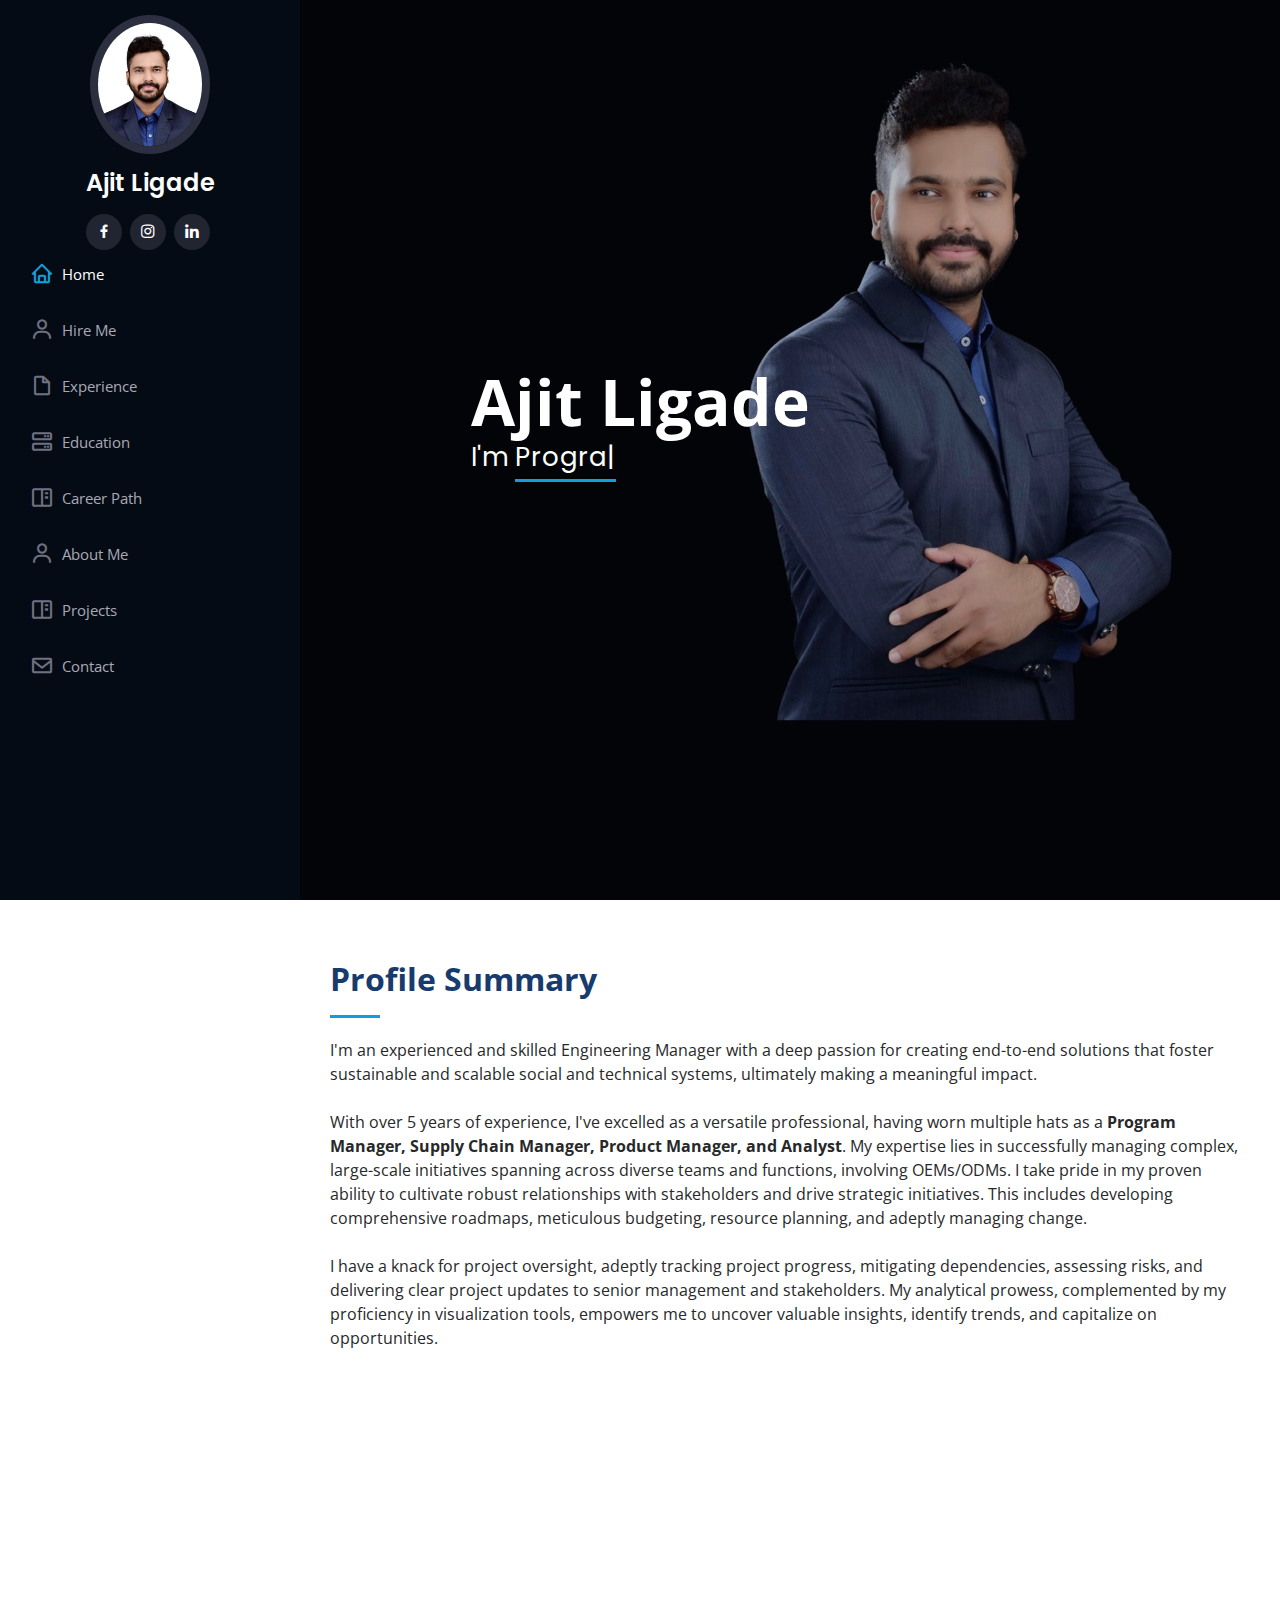
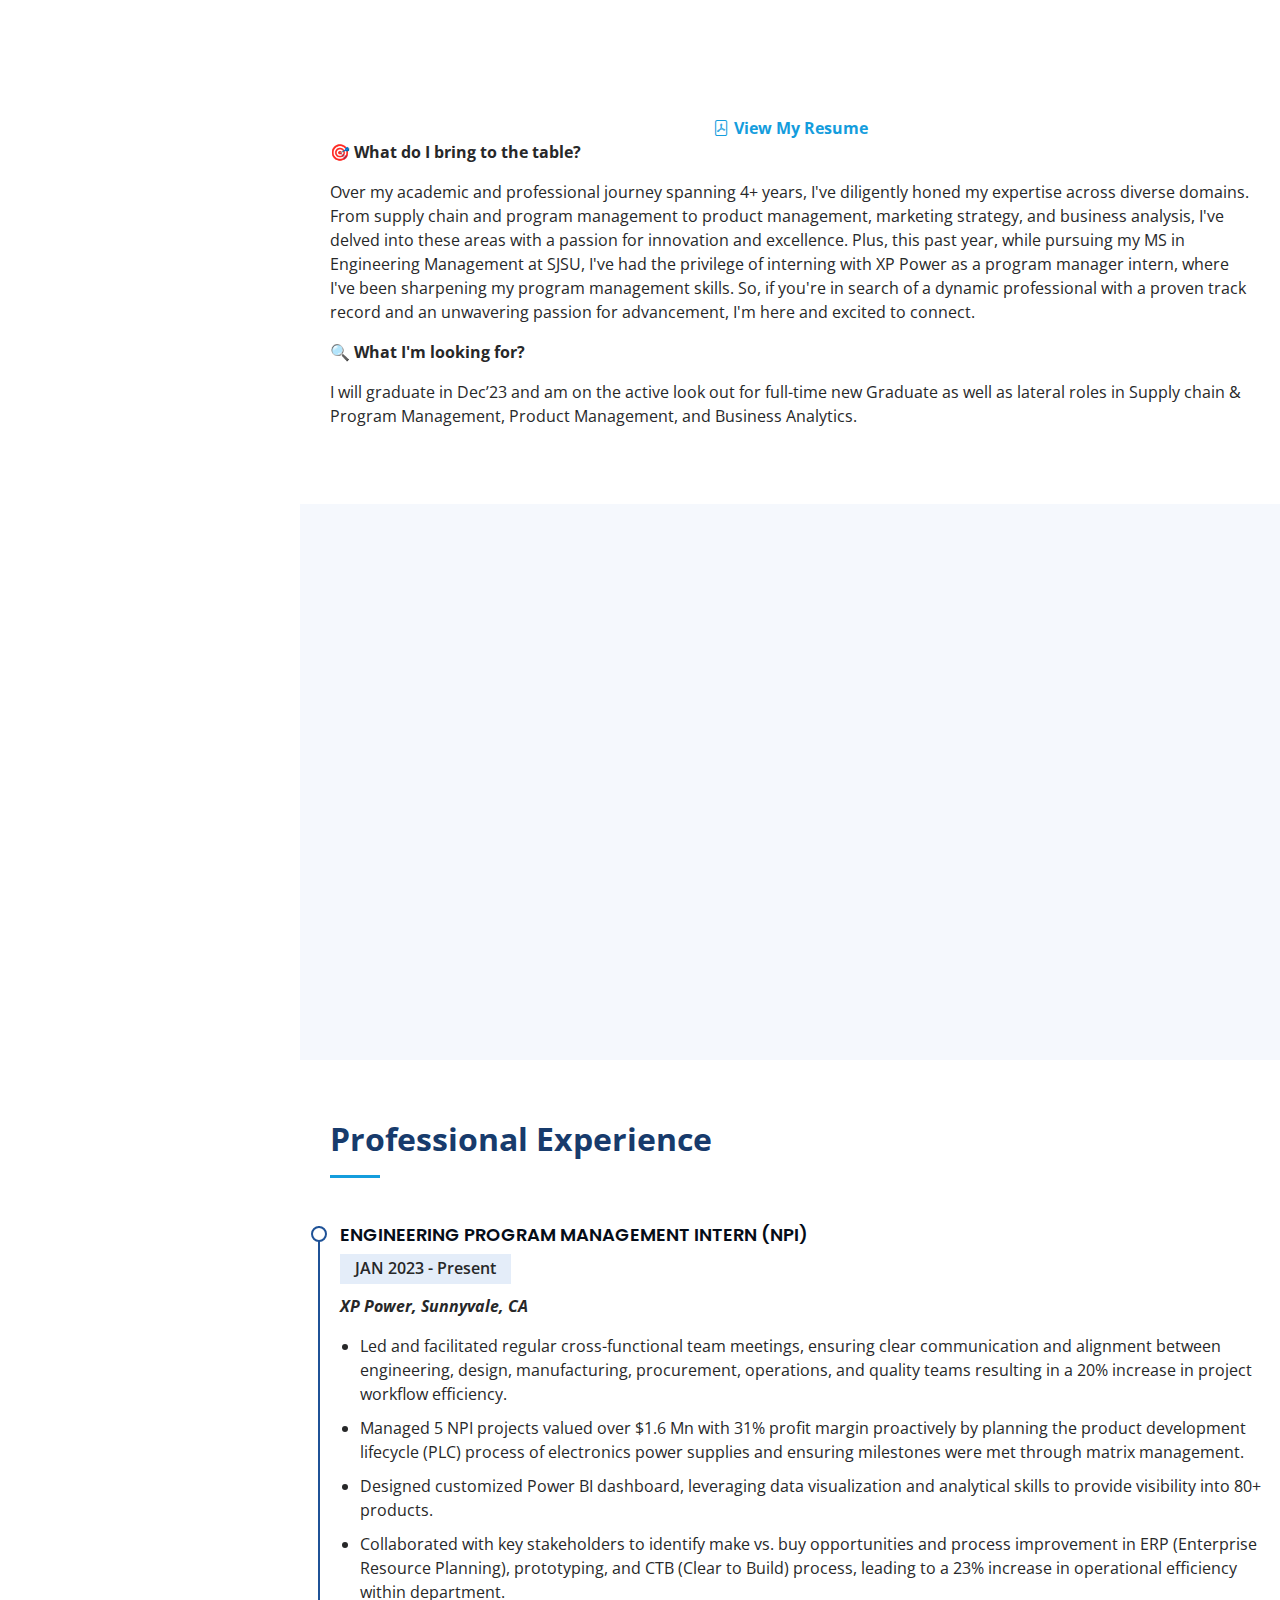
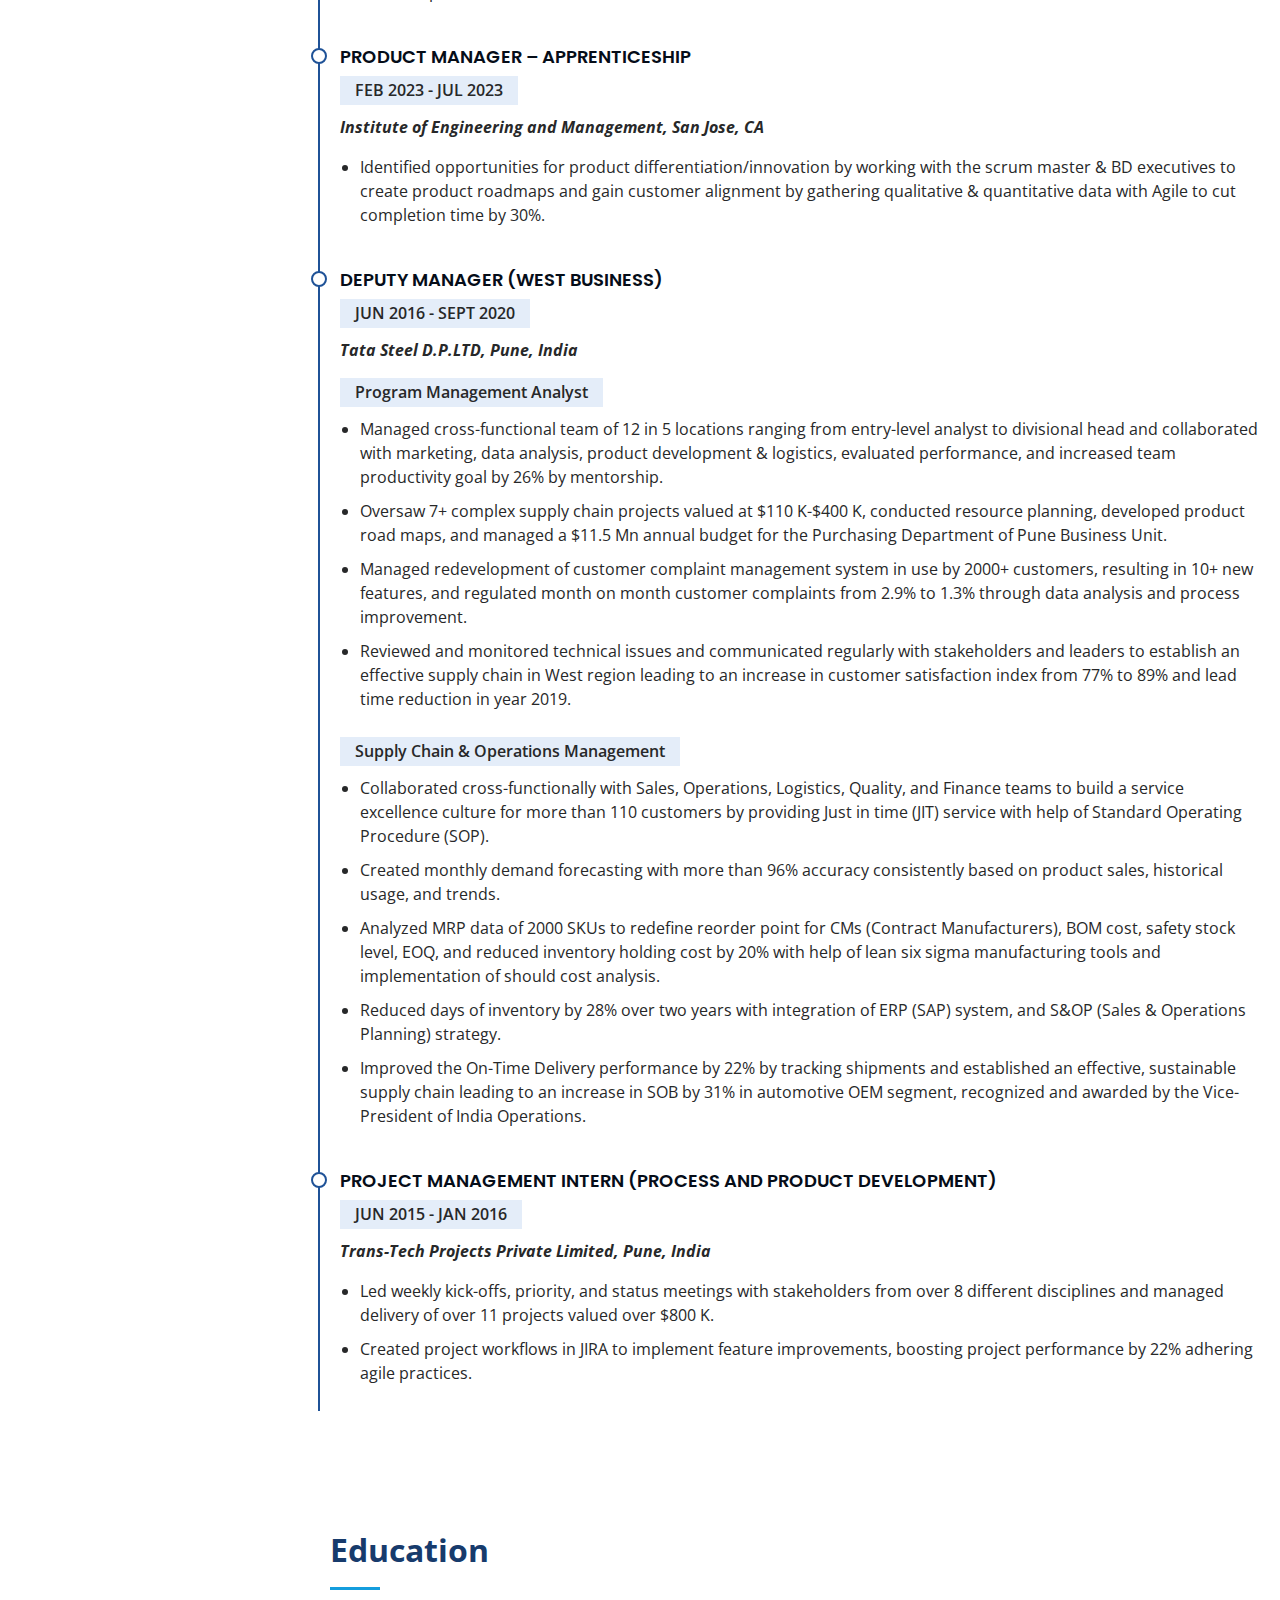
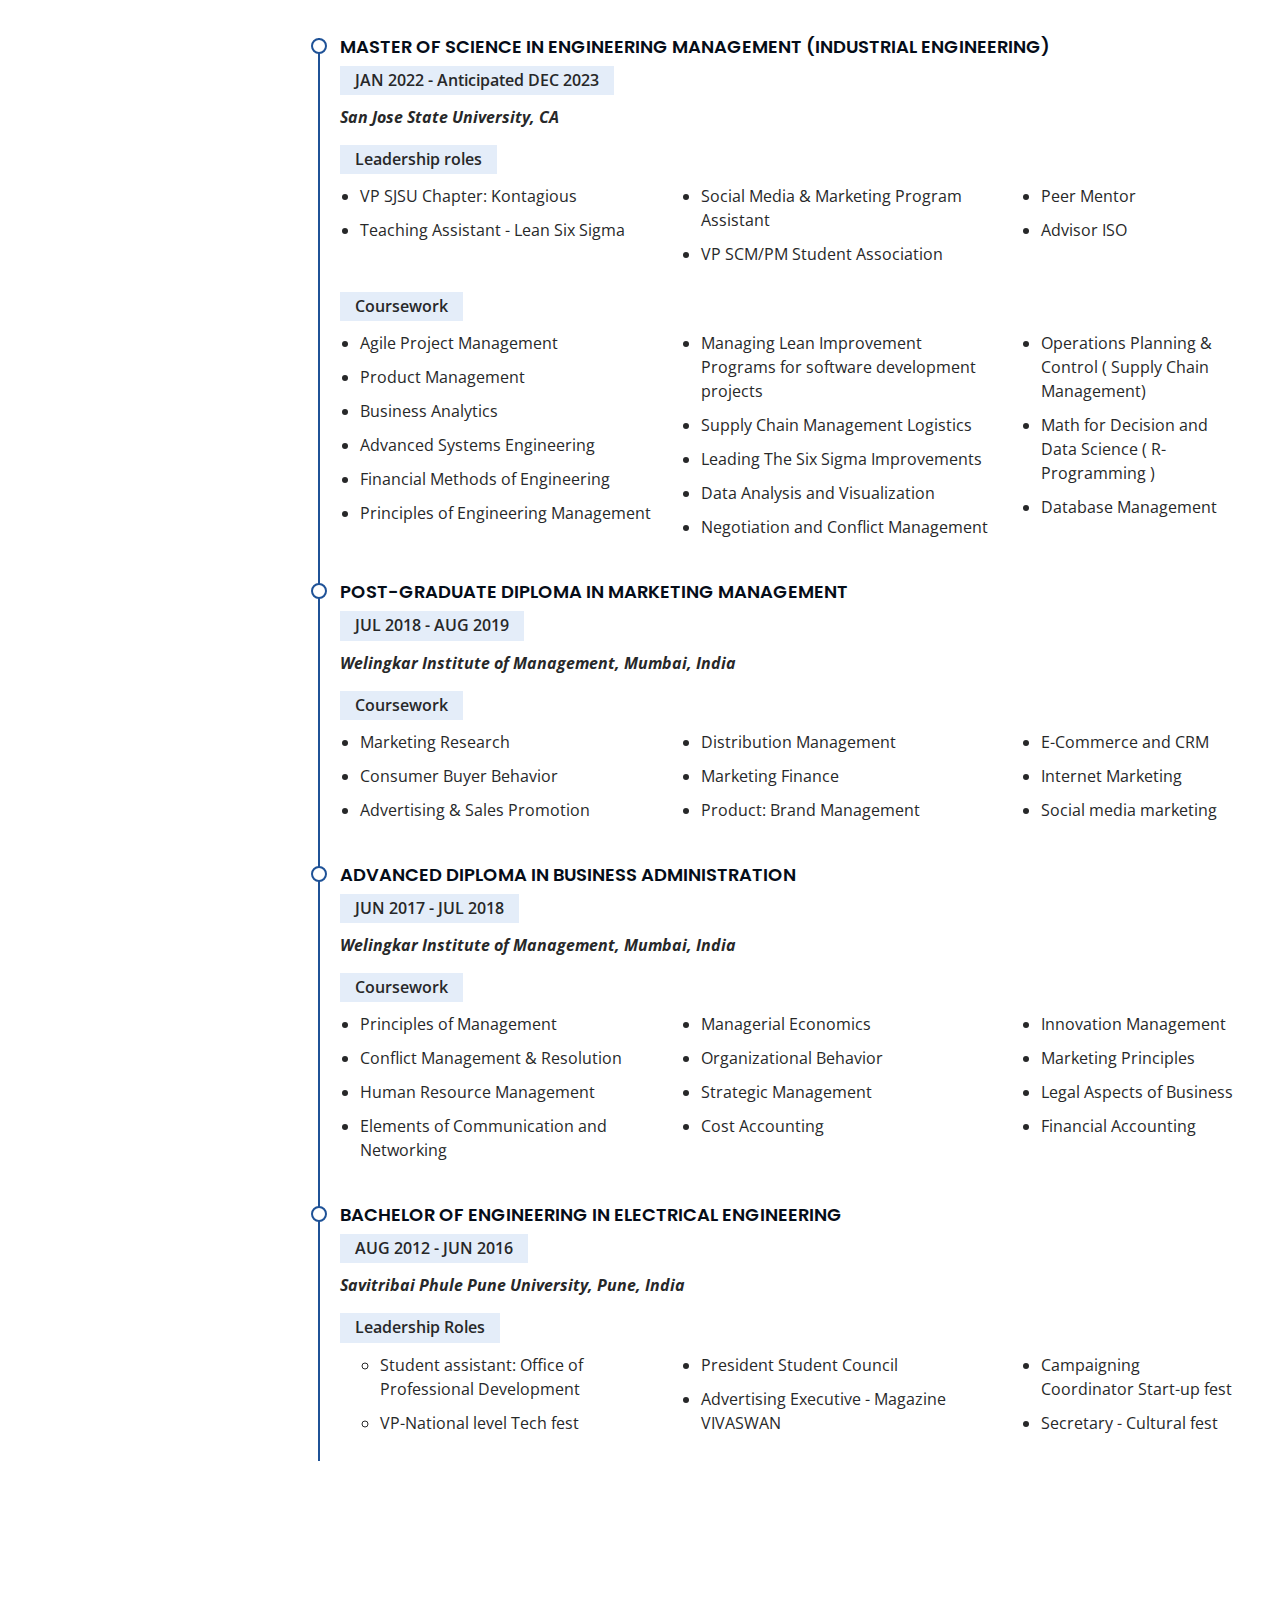
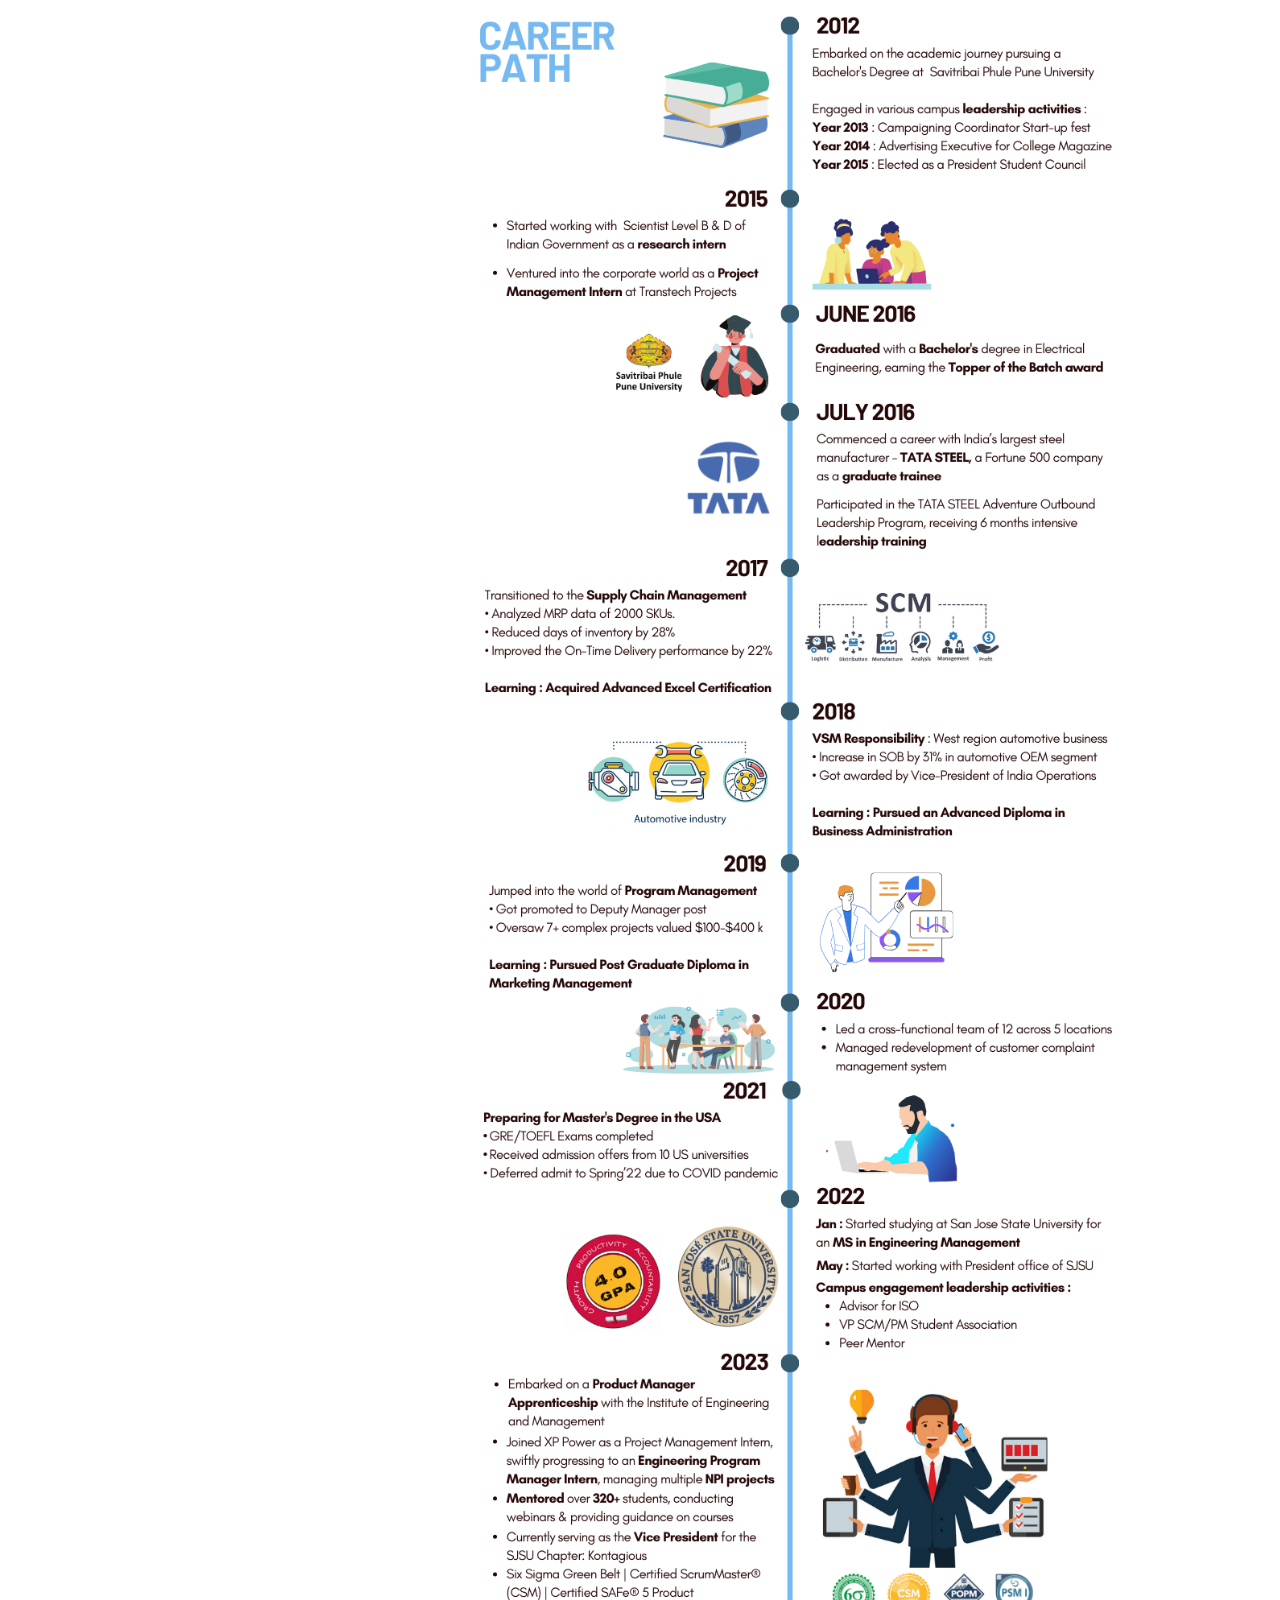
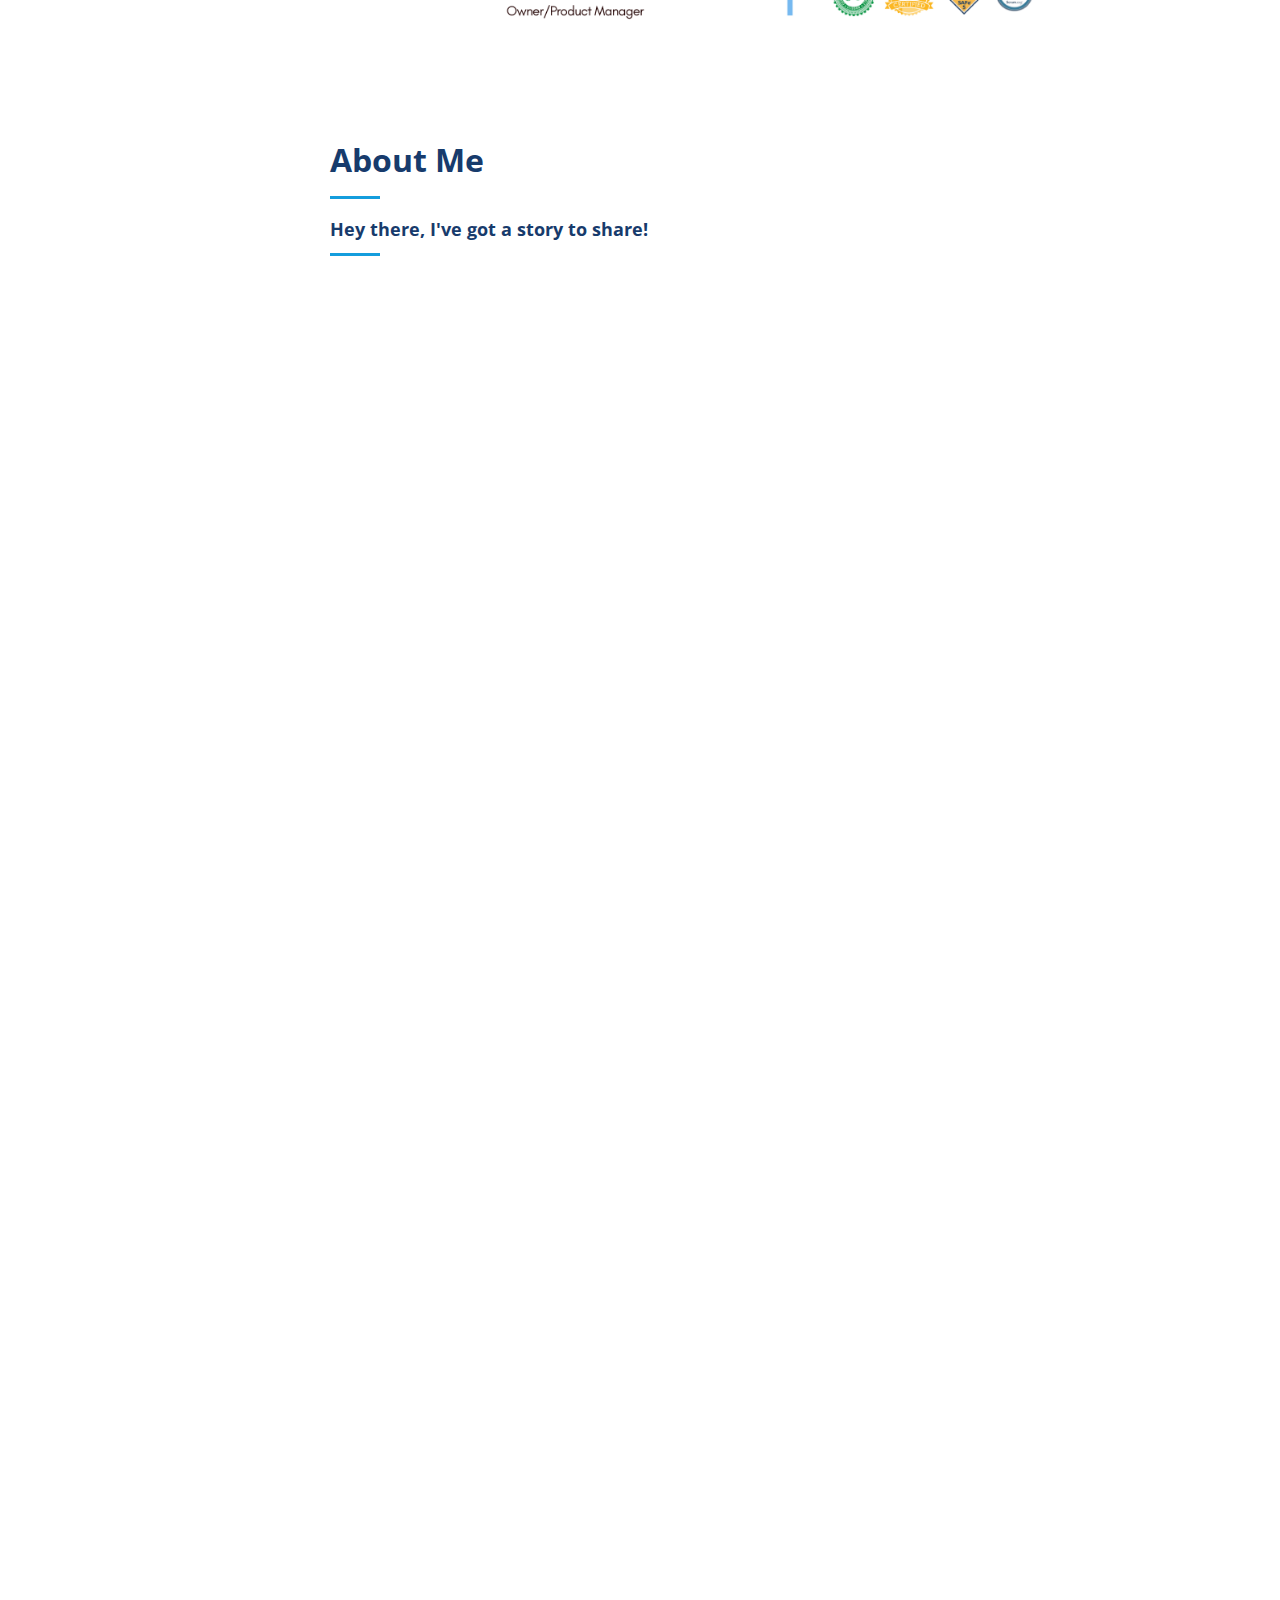
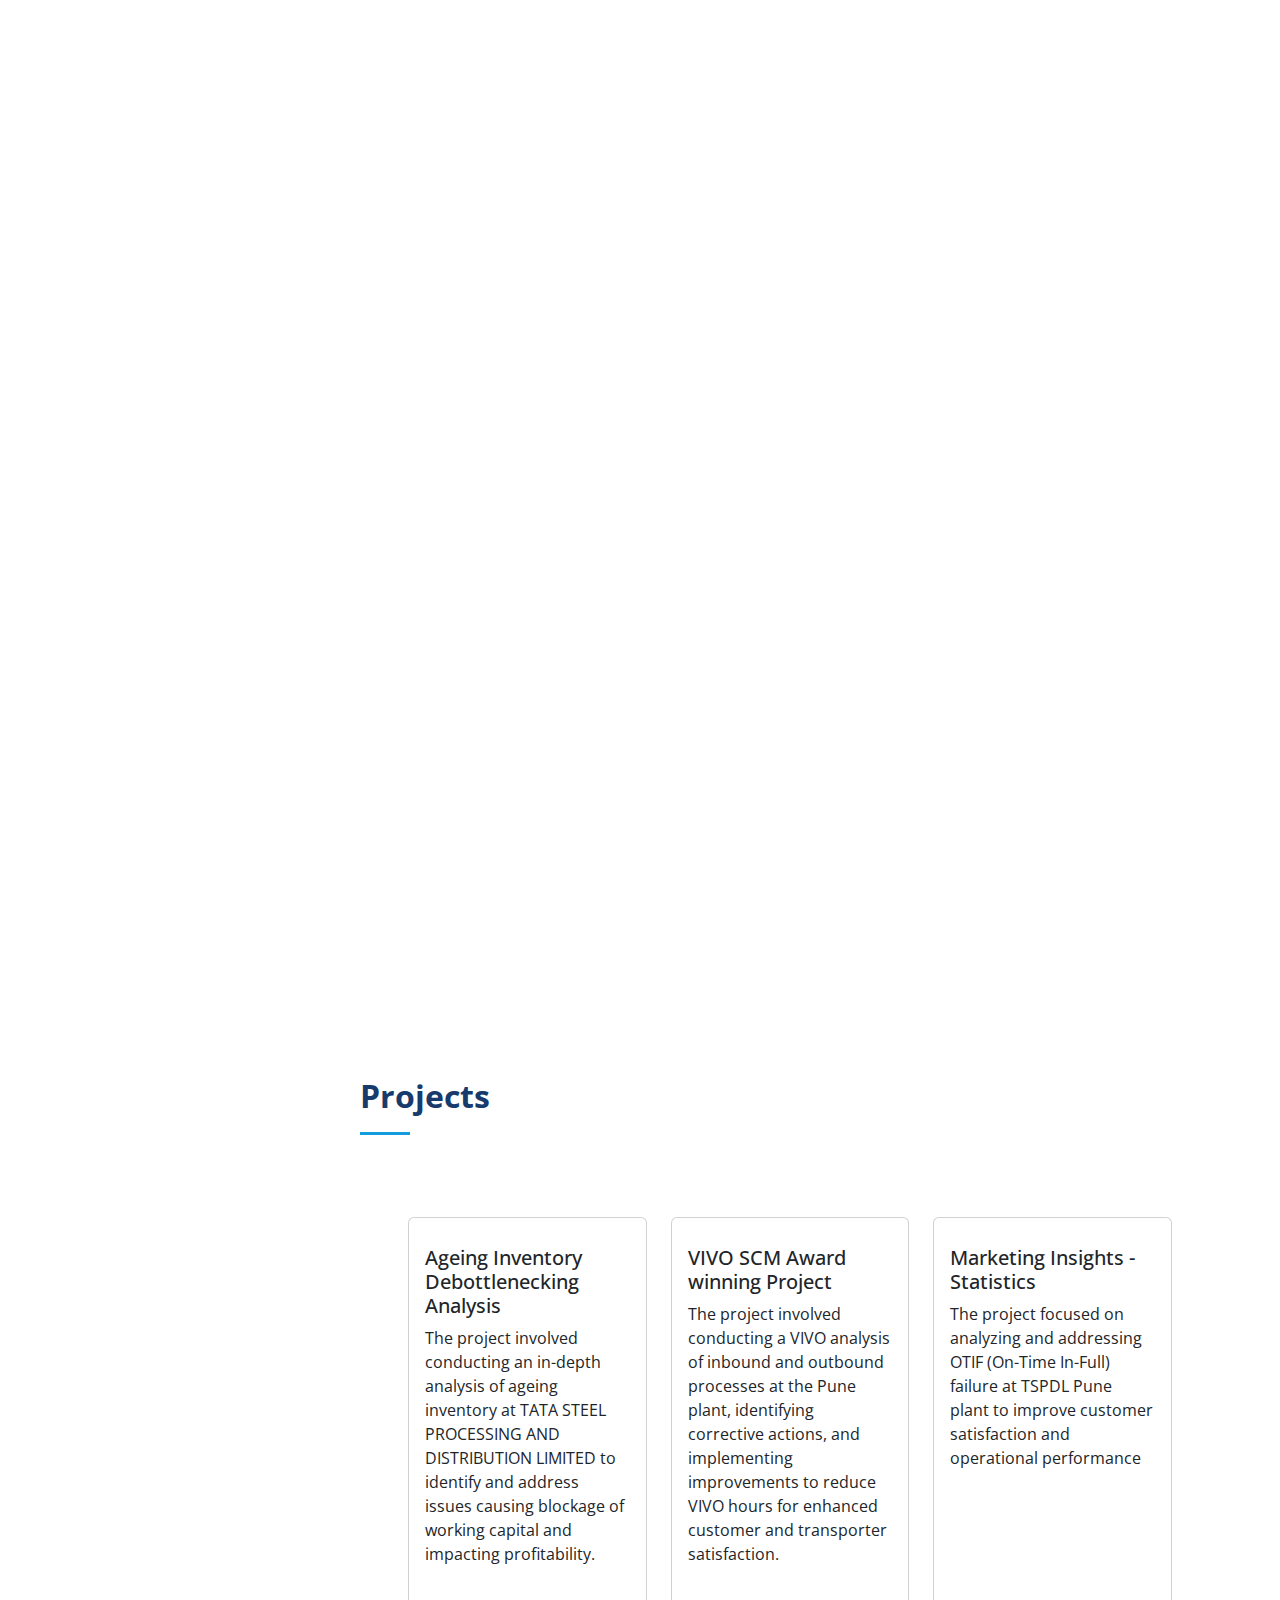
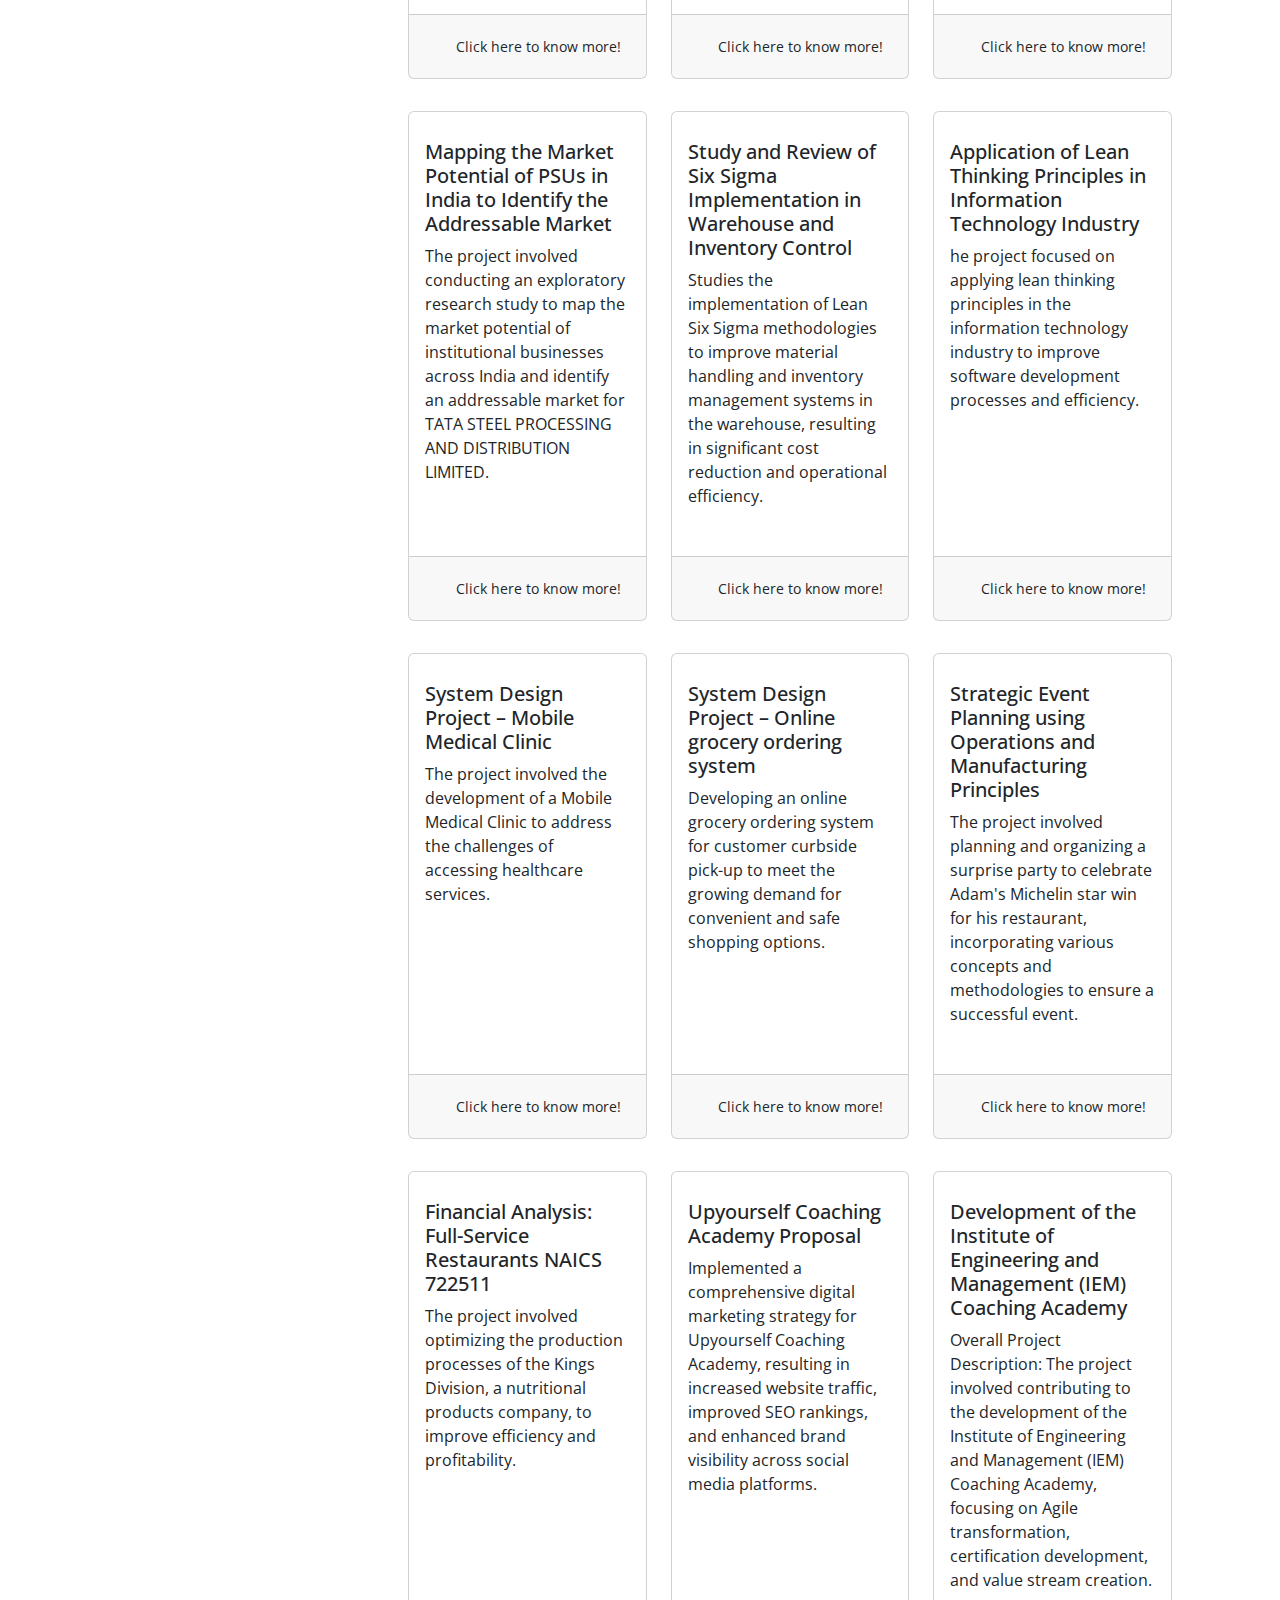
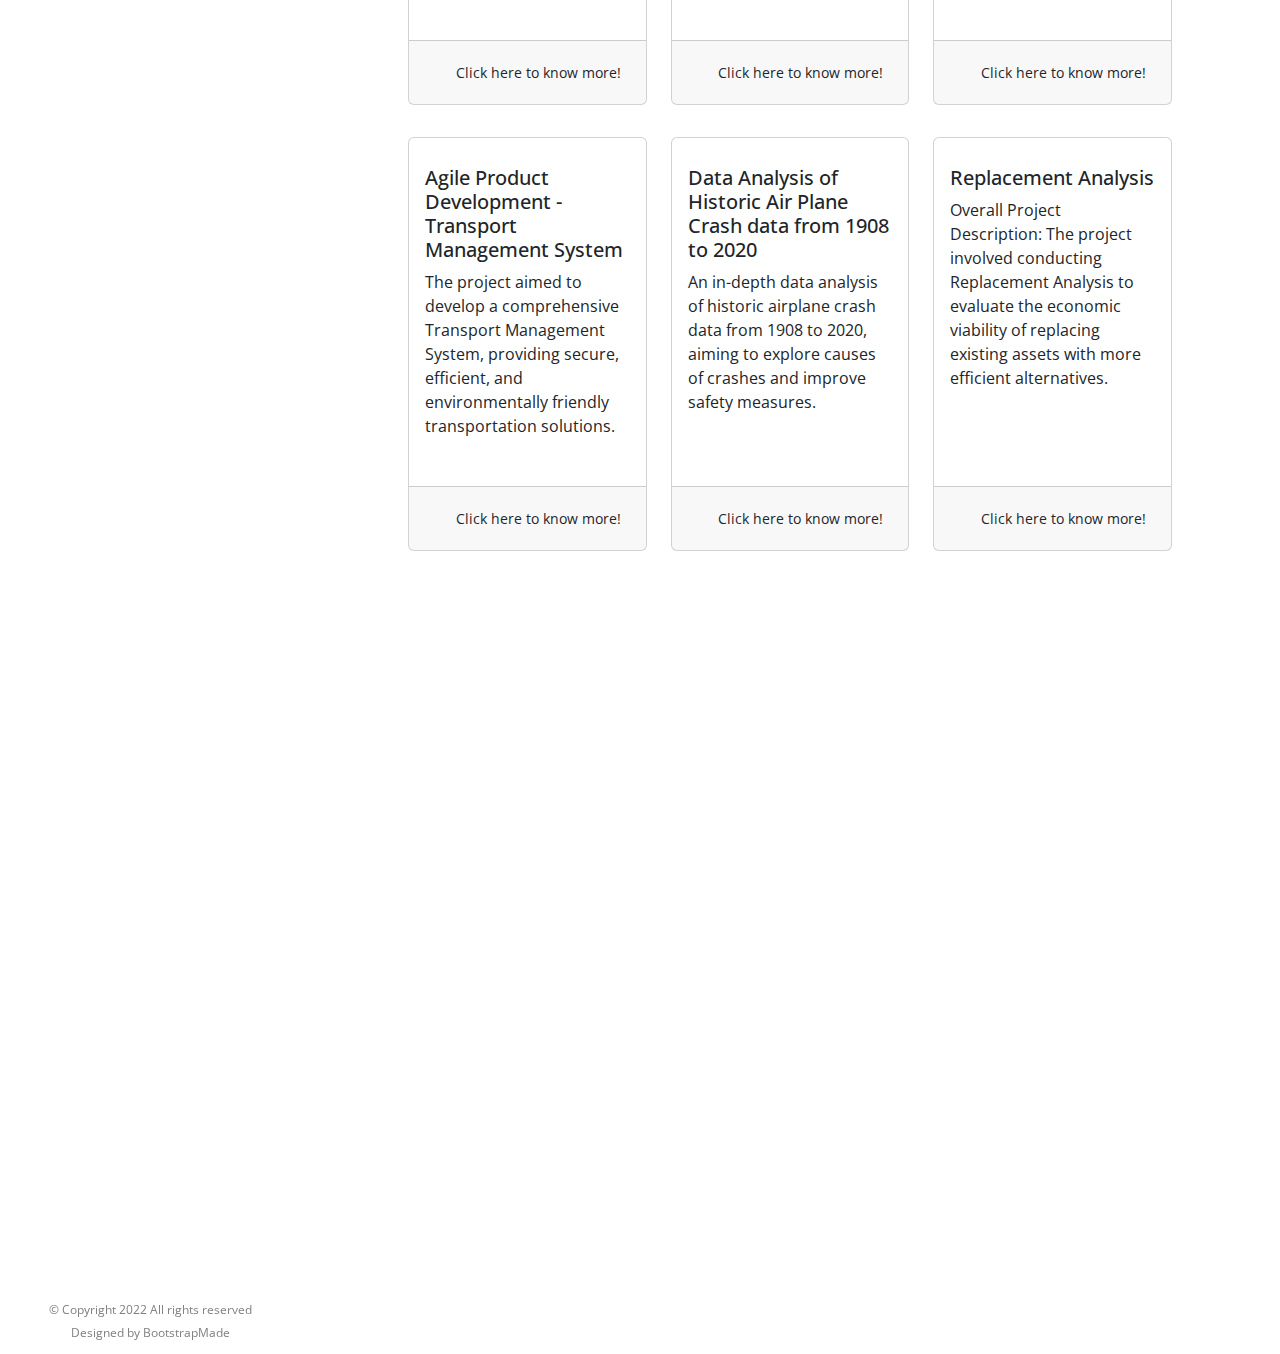
==== index.html @ 62d7d89d "Update index.html" ====
<!DOCTYPE html>
<html lang="en">

<head>
  <meta charset="utf-8">
  <meta content="width=device-width, initial-scale=1.0" name="viewport">

  <title>Ajit Ligade</title>
  <meta content="" name="description">
  <meta content="" name="keywords">

  <!-- Favicons -->
  <link href="assets/img/profile-img.jpg" rel="icon">
  <link href="assets/img/apple-touch-icon.png" rel="apple-touch-icon">

  <!-- Google Fonts -->
  <link href="https://fonts.googleapis.com/css?family=Open+Sans:300,300i,400,400i,600,600i,700,700i|Raleway:300,300i,400,400i,500,500i,600,600i,700,700i|Poppins:300,300i,400,400i,500,500i,600,600i,700,700i" rel="stylesheet">

  <!-- Vendor CSS Files -->
  <link href="assets/vendor/aos/aos.css" rel="stylesheet">
  <link href="assets/vendor/bootstrap/css/bootstrap.min.css" rel="stylesheet">
  <link href="assets/vendor/bootstrap-icons/bootstrap-icons.css" rel="stylesheet">
  <link href="assets/vendor/boxicons/css/boxicons.min.css" rel="stylesheet">
  <link href="assets/vendor/glightbox/css/glightbox.min.css" rel="stylesheet">
  <link href="assets/vendor/swiper/swiper-bundle.min.css" rel="stylesheet">

  <!-- Template Main CSS File -->
  <link href="assets/css/style.css" rel="stylesheet">
</head>

<body>

  <!-- ======= Mobile nav toggle button ======= -->
  <i class="bi bi-list mobile-nav-toggle d-xl-none"></i>

  <!-- ======= Header ======= -->
  <header id="header">
    <div class="d-flex flex-column">

      <div class="profile">
        <img src="assets/img/profile-img.jpg" alt="" class="img-fluid rounded-circle">
        <h1 class="text-light"><a href="index.html">Ajit Ligade</a></h1>
        <div class="social-links mt-3 text-center">
          <a href="https://www.facebook.com/ajit.ligade.90" class="facebook"><i class="bx bxl-facebook"></i></a>
          <a href="https://www.instagram.com/ajitligade/" class="instagram"><i class="bx bxl-instagram"></i></a>
          <a href="https://www.linkedin.com/in/ajitligade/" class="linkedin"><i class="bx bxl-linkedin"></i></a>
        </div>
      </div>

      <nav id="navbar" class="nav-menu navbar">
        <ul>
          <li><a href="#hero" class="nav-link scrollto active"><i class="bx bx-home"></i> <span>Home</span></a></li>
          <li><a href="#about" class="nav-link scrollto"><i class="bx bx-user"></i> <span>Hire Me</span></a></li>
          <li><a href="#resume" class="nav-link scrollto"><i class="bx bx-file-blank"></i> <span>Experience</span></a></li>
          <li><a href="#resume1" class="nav-link scrollto"><i class="bx bx-server"></i> <span>Education</span></a></li>
          <li><a href="#portfolio" class="nav-link scrollto"><i class="bx bx-book-content"></i> <span>Career Path</span></a></li>
          <li><a href="#aboutMe" class="nav-link scrollto"><i class="bx bx-user"></i> <span>About Me</span></a></li>
          <li><a href="#project" class="nav-link scrollto"><i class="bx bx-book-content"></i> <span>Projects</span></a></li>
          <li><a href="#contact" class="nav-link scrollto"><i class="bx bx-envelope"></i> <span>Contact</span></a></li>
        </ul>
      </nav><!-- .nav-menu -->
    </div>
  </header><!-- End Header -->

  <!-- ======= Hero Section ======= -->
  <section id="hero" class="d-flex flex-column justify-content-center align-items-center">
    <div class="hero-container" data-aos="fade-in">
      <h1>Ajit Ligade</h1>
      <p>I'm <span class="typed" data-typed-items="Program Manager, Product Manager, Supply Chain Manager, Business Analyst"></span></p>
    </div>
  </section><!-- End Hero -->

  <main id="main">

    <!-- ======= About Section ======= -->
    <section id="about" class="about">
      <div class="container">

        <div class="section-title">
          <h2>Profile Summary</h2>
          <p>I'm an experienced and skilled Engineering Manager with a deep passion for creating end-to-end solutions that foster sustainable and scalable social and technical systems, ultimately making a meaningful impact.</p>
<br>
<p>With over 5 years of experience, I've excelled as a versatile professional, having worn multiple hats as a <b>Program Manager, Supply Chain Manager, Product Manager, and Analyst</b>. My expertise lies in successfully managing complex, large-scale initiatives spanning across diverse teams and functions, involving OEMs/ODMs. I take pride in my proven ability to cultivate robust relationships with stakeholders and drive strategic initiatives. This includes developing comprehensive roadmaps, meticulous budgeting, resource planning, and adeptly managing change.</p>
<br>
<p>I have a knack for project oversight, adeptly tracking project progress, mitigating dependencies, assessing risks, and delivering clear project updates to senior management and stakeholders. My analytical prowess, complemented by my proficiency in visualization tools, empowers me to uncover valuable insights, identify trends, and capitalize on opportunities.
</p>
        </div>

        <div class="row">
          <div class="col-lg-4" data-aos="fade-right">
            <img src="assets/img/Profile_Ajit.jpg" class="img-fluid" alt="">
          </div>
          <div class="col-lg-8 pt-4 pt-lg-0 content" data-aos="fade-left">
            <h3>Hiring Managers, this is to make your life easy</h3>
            <br>
            <div class="row">
              <div class="col-lg-6">
                <ul>
                  <li><i class="bi bi-chevron-right"></i> <strong>Degree:</strong> <span>MS - Engineering Management (Industrial Engineering)</span></li>
                  <li><i class="bi bi-chevron-right"></i> <strong>Email :</strong> <span>ajitligade7@gmail.com</span></li>
                  <li><i class="bi bi-chevron-right"></i> <strong>Phone :</strong> <span>+1 
                  (707)-740-1717</span></li>
                  <li><i class="bi bi-chevron-right"></i> <strong>City :</strong> <span>San Jose, CA, USA</span></li>
                </ul>
              </div>
              <div class="col-lg-6">
                <ul>
                  <li><i class="bi bi-chevron-right"></i> <strong>Sponsorship:</strong> <span>Not required to start employment</span></li>
                  <li><i class="bi bi-chevron-right"></i> <strong>Earliest Starting Date :</strong> <span>Immediately</span></li>
                  <li><i class="bi bi-chevron-right"></i> <strong>F1 Visa :</strong> <span>STEM OPT 36 months available</span></li>
                  <li><i class="bi bi-chevron-right"></i> <strong>Location Preference:</strong> <span>Open across USA</span></li>
                </ul>
              </div>
            </div></div>
            
            <div class="col-12 text-center">
            <a href="https://drive.google.com/file/d/1mSj1eja8LHif93cwK8ZAQfvuGDcmMk9g/view?usp=sharing" class = "text-center" target="_blank"><i class="bi bi-file-pdf" style="padding-right:5px"><b></i>View My Resume</b></a></div>
          
            <div>
            <p><b>
              🎯 What do I bring to the table?</b><p>
              <p>
Over my academic and professional journey spanning 4+ years, I've diligently honed my expertise across diverse domains. From supply chain and program management to product management, marketing strategy, and business analysis, I've delved into these areas with a passion for innovation and excellence. Plus, this past year, while pursuing my MS in Engineering Management at SJSU, I've had the privilege of interning with XP Power as a program manager intern, where I've been sharpening my program management skills. So, if you're in search of a dynamic professional with a proven track record and an unwavering passion for advancement, I'm here and excited to connect.
</p><p><b>
🔍 What I'm looking for?</b></p>
I will graduate in Dec’23 and am on the active look out for full-time new Graduate as well as lateral roles in Supply chain & Program Management, Product Management, and Business Analytics.
            </p>
          </div>
          
        </div>

      </div>
    </section><!-- End About Section -->


    <section id="skills" class="skills section-bg">
        <div class="container">
          <div data-aos="fade-up">
          <div class="section-title">
            <h2>Skills</h2>
         
  
          <div>
  
            <div class="col-lg-12">
              
              <div class="info">
                <div class="row">
                  <div class="col-lg-4 col-md-4" style="width:36%;">
                  <div class="Languages">
                    
                    <ul>
                      <li>MS Project</li>
                        <li>R</li>
                        <li>C</li>
                        <li>C++</li>
                        <li>HTML</li>
                        <li>JIRA</li>
                        <li>Confluence</li>
                        <li>Trello</li>
                        <li>Miro</li>
<li> Smartsheet</li>
<li> SharePoint</li>
<li> Advanced Excel</li>
<li> Tableau</li>
                    </ul>
                  </div>
                  </div>

                  <div class="col-lg-4 col-md-4" style="width:36%;">
                  <div class="Languages">
                    
                   
                      <ul>

<li> SQL</li>
<li> PowerBi</li>
<li> Minitab</li>
<li> VBA</li>
<li> ERP</li>
<li> S4</li>
<li>Salesforce</li>
<li> Oracle</li>
<li> Figma</li>
<li> Visio</li>
<li> Strategic thinking</li>
<li> Accounting</li>
<li> Status reporting</li>
</ul>
                    </ul>
                  </div>
                  </div>

                  <div class="col-lg-4 col-md-4" style="width:25%;">
                  <div class="Languages">
                    
                    <ul>
                      
<li> Risk management</li>
<li> Problem-solving</li>
<li> Agile</li>
<li> Scrum</li>
<li> Kanban</li>
<li>
Adaptive learning</li>
<li> Inventory planning</li>
<li> Defining OKR & KPI</li>
<li> Data analysis</li>
<li> Data visualization</li>
<li> Resource management</li>
<li> Capacity Planning</li>
                    </ul>
                  </div>
                  </div>

                </div>
            </div>
          </div>  
          </div>
          </div>
        </div>
        </div>
      </section>
      
    </section><!-- End Skills Section -->

    <!-- ======= Resume Section ======= -->
    <section id="resume" class="resume">
      <div class="container">

        <div class="section-title">
          <h2>Professional Experience</h2>
        </div>

        <div class="row">
            <div class="resume-item">
              <h4>Engineering Program Management Intern (NPI)</h4>
              <h5>JAN 2023 - Present</h5>
              <p><em><b>XP Power, Sunnyvale, CA </b></em></p>
              <ul>
                <li>Led and facilitated regular cross-functional team meetings, ensuring clear communication and alignment between engineering, design,
manufacturing, procurement, operations, and quality teams resulting in a 20% increase in project workflow efficiency.</li>
                <li>Managed 5 NPI projects valued over $1.6 Mn with 31% profit margin proactively by planning the product development lifecycle (PLC)
process of electronics power supplies and ensuring milestones were met through matrix management. </li>
                <li>Designed customized Power BI dashboard, leveraging data visualization and analytical skills to provide visibility into 80+ products.</li>
                <li>Collaborated with key stakeholders to identify make vs. buy opportunities and process improvement in ERP (Enterprise Resource
Planning), prototyping, and CTB (Clear to Build) process, leading to a 23% increase in operational efficiency within department.</li>
              </ul>
            </div>
            <div class="resume-item">
              <h4>Product Manager – Apprenticeship</h4>
              <h5>FEB 2023 - JUL 2023</h5>
              <p><em><b>Institute of Engineering and Management, San Jose, CA </b></em></p>
              <ul>
                <li>Identified opportunities for product differentiation/innovation by working with the scrum master & BD executives to create product
roadmaps and gain customer alignment by gathering qualitative & quantitative data with Agile to cut completion time by 30%.</li>
              </ul>
            </div>
            <div class="resume-item">
              <h4>Deputy Manager (West Business)</h4>
              <h5>JUN 2016 - SEPT 2020</h5>
              <p><em><b>Tata Steel D.P.LTD, Pune, India</b></em></p>
              <h5>Program Management Analyst</h5>
              <ul>
                <li>Managed cross-functional team of 12 in 5 locations ranging from entry-level analyst to divisional head and collaborated with marketing,
data analysis, product development & logistics, evaluated performance, and increased team productivity goal by 26% by mentorship.</li>
                <li>Oversaw 7+ complex supply chain projects valued at $110 K-$400 K, conducted resource planning, developed product road maps, and
managed a $11.5 Mn annual budget for the Purchasing Department of Pune Business Unit. </li>
                <li>Managed redevelopment of customer complaint management system in use by 2000+ customers, resulting in 10+ new features, and
regulated month on month customer complaints from 2.9% to 1.3% through data analysis and process improvement.</li>
                <li>Reviewed and monitored technical issues and communicated regularly with stakeholders and leaders to establish an effective supply
chain in West region leading to an increase in customer satisfaction index from 77% to 89% and lead time reduction in year 2019.</li>
              </ul>
              <h5>Supply Chain &amp; Operations Management</h5>
              <ul>
                <li>Collaborated cross-functionally with Sales, Operations, Logistics, Quality, and Finance teams to build a service excellence culture for
more than 110 customers by providing Just in time (JIT) service with help of Standard Operating Procedure (SOP).
</li>
                <li>Created monthly demand forecasting with more than 96% accuracy consistently based on product sales, historical usage, and trends.
                 </li>
                <li>Analyzed MRP data of 2000 SKUs to redefine reorder point for CMs (Contract Manufacturers), BOM cost, safety stock level, EOQ, and
reduced inventory holding cost by 20% with help of lean six sigma manufacturing tools and implementation of should cost analysis. </li>
                <li>Reduced days of inventory by 28% over two years with integration of ERP (SAP) system, and S&OP (Sales & Operations Planning) strategy.
</li>
<li>Improved the On-Time Delivery performance by 22% by tracking shipments and established an effective, sustainable supply chain
leading to an increase in SOB by 31% in automotive OEM segment, recognized and awarded by the Vice-President of India Operations.
</li>
              </ul>

            </div>

            <div class="resume-item">
              <h4>Project Management Intern (Process and Product Development)</h4>
              <h5>JUN 2015 - JAN 2016</h5>
              <p><em><b>Trans-Tech Projects Private Limited, Pune, India</b></em></p>
              <ul>
                <li>Led weekly kick-offs, priority, and status meetings with stakeholders from over 8 different disciplines and managed delivery of over 11 projects valued over $800 K.</li>
                <li>Created project workflows in JIRA to implement feature improvements, boosting project performance by 22% adhering agile practices.</li>
              </ul>
            </div>

          </div>
        </div>

      </div>
    </section><!-- End Resume Section -->


<section id="resume1" class="resume">
      <div class="container">

        <div class="section-title">
          <h2>Education</h2>
        </div>

        <div class="row">
            <div class="resume-item">
              <h4>Master of Science in Engineering Management (Industrial Engineering)</h4>
              <h5>JAN 2022 - Anticipated DEC 2023</h5>
              <p><em><b>San Jose State University, CA </b></em></p>
              <h5>Leadership roles</h5>
              <div>
                <div class="col-lg-12">
              
              <div class="info">
                <div class="row">
                  <div class="col-lg-4 col-md-4" style="width:36%;">
                  <div class="Languages">
                    
                    <ul>
                      <li>VP SJSU Chapter: Kontagious </li>
                      
                      <li>Teaching Assistant - Lean Six Sigma</li>

                    </ul>
                  </div>
                  </div>

                  <div class="col-lg-4 col-md-4" style="width:36%;">
                  <div class="Languages">
                    
                    <ul>
                      <li> Social Media & Marketing Program Assistant </li>
                      <li>VP SCM/PM Student Association</li>


                    </ul>
                  </div>
                  </div>

                  <div class="col-lg-4 col-md-4" style="width:25%;">
                  <div class="Languages">
                    
                    <ul>
                      <li>Peer Mentor</li>
<li> Advisor ISO</li>

                    </ul>
                  </div>
                  </div>

                </div>
              </div>
            </div>
              <h5>Coursework</h5>
              <div>
  
            <div class="col-lg-12">
              
              <div class="info">
                <div class="row">
                  <div class="col-lg-4 col-md-4" style="width:36%;">
                  <div class="Languages">
                    
                    <ul>
                      <li>Agile Project Management</li>
<li>Product Management</li>
<li>Business Analytics</li>
<li>Advanced Systems Engineering</li>
<li>Financial Methods of Engineering</li>
<li>Principles of Engineering Management</li>

                    </ul>
                  </div>
                  </div>

                  <div class="col-lg-4 col-md-4" style="width:36%;">
                  <div class="Languages">
                    
                    <ul>

<li>Managing Lean Improvement Programs for software development projects</li>
<li>Supply Chain Management Logistics</li>
<li>Leading The Six Sigma Improvements</li>
<li>Data Analysis and Visualization</li><li>Negotiation and Conflict Management</li>
</ul>
                    </ul>
                  </div>
                  </div>

                  <div class="col-lg-4 col-md-4" style="width:25%;">
                  <div class="Languages">
                    
                    <ul>
                      
<li>Operations Planning & Control ( Supply Chain Management)</li>
<li>Math for Decision and Data Science ( R-Programming )</li>
<li>Database Management</li>

                    </ul>
                  </div>
                  </div>
</div>
                </div>
            </div>
          </div>  
          </div>
            </div>
            <div class="resume-item">
              <h4>Post-Graduate Diploma in Marketing Management</h4>
              <h5>JUL 2018 - AUG 2019</h5>
              <p><em><b>Welingkar Institute of Management, Mumbai, India</b></em></p>
              <h5>Coursework</h5>
              <div>
  
            <div class="col-lg-12">
              
              <div class="info">
                <div class="row">
                  <div class="col-lg-4 col-md-4" style="width:36%;">
                  <div class="Languages">
                    
                    <ul>
                      <li>Marketing Research</li>
<li>Consumer Buyer Behavior</li>
<li>Advertising & Sales Promotion</li>

                    </ul>
                  </div>
                  </div>

                  <div class="col-lg-4 col-md-4" style="width:36%;">
                  <div class="Languages">
                    
                    <ul>

<li>Distribution Management</li>
<li>Marketing Finance</li>
<li>Product: Brand Management</li>
</ul>
                    </ul>
                  </div>
                  </div>

                  <div class="col-lg-4 col-md-4" style="width:25%;">
                  <div class="Languages">
                    
                    <ul>
                      
<li>E-Commerce and CRM</li>
<li>Internet Marketing</li>
<li>Social media marketing</li>

                    </ul>
                  </div>
                  </div>

                </div>
            </div>
          </div> 
            </div>
</div>
            <div class="resume-item">
              <h4>Advanced Diploma in Business Administration</h4>
              <h5>JUN 2017 - JUL 2018</h5>
              <p><em><b>Welingkar Institute of Management, Mumbai, India </b></em></p>
              <h5>Coursework</h5>
              <div>
  
            <div class="col-lg-12">
              
              <div class="info">
                <div class="row">
                  <div class="col-lg-4 col-md-4" style="width:36%;">
                  <div class="Languages">
                    
                    <ul>
                      <li>Principles of Management</li>
<li>Conflict Management & Resolution</li>
<li>Human Resource Management</li>
<li>Elements of Communication and Networking</li>

                    </ul>
                  </div>
                  </div>

                  <div class="col-lg-4 col-md-4" style="width:36%;">
                  <div class="Languages">
                    
                    <ul>

<li>Managerial Economics</li>
<li>Organizational Behavior</li>
<li>Strategic Management</li>
<li>Cost Accounting</li>
</ul>
                    </ul>
                  </div>
                  </div>

                  <div class="col-lg-4 col-md-4" style="width:25%;">
                  <div class="Languages">
                    
                    <ul>
                      
<li>Innovation Management</li>
<li>Marketing Principles</li>
<li>Legal Aspects of Business</li>
<li>Financial Accounting</li>

                    </ul>
                  </div>
                  </div>

                </div>
            </div>
          </div> 
            </div>
            
</div>
            <div class="resume-item">
              <h4>Bachelor of Engineering in Electrical Engineering</h4>
              <h5>AUG 2012 - JUN 2016</h5>
              <p><em><b>Savitribai Phule Pune University, Pune, India</b></em></p>
              <h5>Leadership Roles</h5>

              <div>
  
            <div class="col-lg-12">
              
              <div class="info">
                <div class="row">
                  <div class="col-lg-4 col-md-4" style="width:36%;">
                  <div class="Languages">
                    
                    <ul>
                      <ul>
<li>Student assistant: Office of Professional Development</li>
<li> VP-National level Tech fest</li>

                    </ul>
                  </div>
                  </div>

                  <div class="col-lg-4 col-md-4" style="width:36%;">
                  <div class="Languages">
                    
                    <ul>

<li>President Student Council </li>
<li>Advertising Executive - Magazine VIVASWAN</li>
</ul>
                    </ul>
                  </div>
                  </div>

                  <div class="col-lg-4 col-md-4" style="width:25%;">
                  <div class="Languages">
                    
                    <ul>
                      
<li> Campaigning Coordinator Start-up fest </li>
<li> Secretary - Cultural  fest</li>

                    </ul>
                  </div>
                  </div>

                </div>
            </div>
          </div> 
            </div>
            </div>

          </div>
        

      </div>
    </section>
<section id="portfolio" class="resume">
      <div class="container">

        <div class="section-title">
        </div>
<img src="assets/img/Portfolio Ajit_Timeline.png" alt="" style="width: 70%;img: center;text-align: center;margin-left: auto;margin-right: auto;display: block;">
</div>
      
    </section> 



<section id="aboutMe" class="about">
      <div class="container">

        <div class="section-title">
          <h2>About Me</h2>
          <h3>Hey there, I've got a story to share!</h3>
        </div>

        <div class="row">
          
          <div class="col-lg-8 pt-4 pt-lg-0 content" data-aos="fade-right">
            
            <br>
            <div class="row">
              <div>
               <p><b>I am Ajit (uh - jeet)</b></p>
               <p>Imagine a voyage as diverse and vibrant as the world itself. I hail from the vibrant land of India, where my life story unfolds.  And I'm more than just an engineer; I'm a son, a brother, and a friend – each role painting a unique stroke on the canvas of my life.</p>

               <p>My name, holds profound significance. Derived from the Sanskrit language, it embodies qualities of invincibility, irresistibility, and being unsurpassed. In its essence, it means 'unconquered,' symbolizing resilience and unwavering strength. This name has been used to represent revered figures in various ideologies, from Hindu Gods like Shiva and Vishnu to Maitreya in Buddhism and the second of the Arhats in Jainism, among others.</p>

               <p>Growing up in a family of academics, caregivers, and politicians, I was immersed in a rich environment that cultivated leadership from an early age. Our home was always bustling with people, a testament to our political and industrial family background. This environment taught me crucial relationship-building skills from a young age and nurtured my leadership instincts.</p>

               <p>My father and grandfather, prominent leaders in politics, provided me with a front-row seat to witness effective leadership in action. Regular visits to our bustling textile factory, employing over 1500 people, exposed me to the world of management and entrepreneurship from young age. From them, I inherited invaluable qualities such as empathic leadership, social acumen, influential networking, thoughtful communication, unwavering sincerity, impeccable integrity, and authentic engagement with individuals from various social and economic backgrounds. Their dedication to serving the underprivileged through their political and industrial work has deeply influenced my commitment to compassionate leadership and meaningful impact.</p>
              </div>
            </div></div>
          
          <div class="col-lg-4" data-aos="fade-left">
           <img src="assets/img/Background _Ajit.jpg" class="img-fluid" alt="">
          </div>

        </div>



<br>
<br>
<div class="row">

  <div class="col-lg-4" data-aos="fade-right">
            <img src="assets/img/image1.jpeg" class="img-fluid" alt="">
          </div>
          
          <div class="col-lg-8 pt-4 pt-lg-0 content" data-aos="fade-left">
            
            <br>
            <div class="row">
              <div>
               <p>I grew up in a small town in the state of Maharashtra. Being an industrious and diligent student from the onset helped me become a 10th-grade topper with 94.91%. A sturdy base in subjects like Science & Technology and Mathematics & Statistics allowed me to crack the National level Talent search examination. I majored in Biology and Mathematics in high school and graduated in 2012. 
</p>

               <p>During my undergraduate, I secured a coveted research internship at the Government of India, Ministry of Water Resources, working alongside eminent Indian scientists. In anticipation of my bachelor's final year, I proactively pursued an Industrial Automation Course, a pivotal step that led to a transformative Project Management Internship at Trans Tech Projects Pvt. Ltd. Here, I delved headfirst into the realm of Project Management, absorbing the fundamentals and intricacies of this dynamic field. 
</p>

               <p>Besides sustaining academic brilliance, I’ve been an ardent leader and community contributor. I've taken the reins as president in student councils, organized successful tech and startup events, and even volunteered for various social causes. My dedication and commitment paid off as I successfully earned my bachelor's degree in electrical engineering, receiving the prestigious 'Topper of the Batch' award as a testament to my outstanding performance.
</p>

               <p>Fresh out of graduation, I ventured into the corporate world, joining the prestigious TATA STEEL— a Fortune 500 company and iconic brand in India. Over 4.5 thrilling years, I hustled in three different verticals: Program Management Analysis, Supply Chain Management, and Product Development & Marketing. Bagged two promotions and seven senior management awards, even got from the big shots at MD & VP levels and wrapped up as Deputy Manager for the West region at Tata Steel D.P. Ltd. 
</p>
              </div>
            </div></div>
          
          

        </div>
<br>
<br>

<div class="row">
          
          <div class="col-lg-8 pt-4 pt-lg-0 content" data-aos="fade-right">
            
            <br>
            <div class="row">
              <div>
               <p>But guess what? I wasn't done yet. I was fueled by an unquenchable thirst for innovation and excellence in the world of techno-management leadership. That's why I embarked on the journey of a Master's in Engineering Management. It's the ideal fusion of technology, business acumen, analytical skills, technical product development, economic decision-making and strategic problem-solving – precisely what I needed to drive transformation in the realm of intricate enterprises.
</p>

               <p>Today, I proudly stand as an Engineering Management graduate student at San Jose State University, nestled in the heart of Silicon Valley.
</p>

               <p>As I reflect upon my journey thus far, it becomes evident that I've remained steadfast in pursuit of my original ambition. At the core of my mission is the unwavering commitment to lead with boundless optimism and ignite change through empathetic ingenuity. Today, my work in program management, supply chain, and product management inches me closer to manifesting this aspiration. 
</p>

               <p>In this era, technology has become my most trusted ally. My fundamental purpose is to arm humanity with the power of informed decision-making. It is this driving force that fuels my dedication as I carve a path in the realms of product and program management, supply chain, and business analysis. My initial goal is to secure a full-time position in one of these dynamic fields, marking the first significant milestone on this journey.
</p>

<p>If you've journeyed with me thus far, I invite you to embrace this vision alongside me. Together, we can embark on a transformative voyage, shaping the world we aspire to see.
</p>
<p><b>With sincerity, authenticity, joy, and unshakable optimism,<br>Ajit
</b></p>

              </div>
            </div></div>
          
          <div class="col-lg-4" data-aos="fade-left">
            <img src="assets/img/image2.jpeg" class="img-fluid" alt="">
          </div>

        </div>

      </div>
    </section><!-- End About Section -->

<section id="project" class="project">
      <div class="container">

        <div class="section-title">
          <section id="projects" class="py-5">
    <div class="container">
        <div class="section-title">
          <h2>Projects</h2>
        </div>
        <div class="row justify-content-center px-3 px-md-5">
            <div class="col-lg-4 col-md-6 my-3">
                <div class="card my-3 h-100">
                    <div class="card-body bg-transparent p-3">
                        <div class="pb-2 bg-transparent">
                            
                        </div>
                        <h5 id="project1" class="card-title bg-transparent mt-1">Ageing Inventory Debottlenecking Analysis</h5>
                        <div class="card-text bg-transparent secondary-font">
                            The project involved conducting an in-depth analysis of ageing inventory at TATA STEEL PROCESSING AND DISTRIBUTION LIMITED to identify and address issues causing blockage of working capital and impacting profitability.
                        </div>
                    </div>
                    
                    <div class="card-footer py-3">        
                        <span class="float-end">
                            <a class="btn btn-sm" onclick="openPopup1()" id="pop1">
                                Click here to know more!
                            </a>
                        </span>

                    </div>
                    
                </div>
            </div>
            

            <div class="col-lg-4 col-md-6 my-3">
                <div class="card my-3 h-100" title="Elon Musk Dogecoin Tweet Analysis - NLP">
                    <div class="card-body bg-transparent p-3">
                        <div class="pb-2 bg-transparent">
                            
                        </div>
                        <h5 class="card-title bg-transparent mt-1">VIVO SCM Award winning Project </h5>
                        <div class="card-text bg-transparent secondary-font">
                            The project involved conducting a VIVO analysis of inbound and outbound processes at the Pune plant, identifying corrective actions, and implementing improvements to reduce VIVO hours for enhanced customer and transporter satisfaction.
                        </div>
                    </div>
                    
                    <div class="card-footer py-3">
                        <span class="float-end">
                            <a class="btn btn-sm" onclick="openPopup2()" id="pop3">
                                Click here to know more!
                            </a>
                        </span>
                        
                    </div>
                    
                </div>
            </div>
            
            <div class="col-lg-4 col-md-6 my-3">
                <div class="card my-3 h-100" title="OTIF (On time-In full) SCM Project at Pune Business unit">
                    <div class="card-body bg-transparent p-3">
                        <div class="pb-2 bg-transparent">
                            
                        </div>
                        <h5 class="card-title bg-transparent mt-1">Marketing Insights - Statistics</h5>
                        <div class="card-text bg-transparent secondary-font">
                            The project focused on analyzing and addressing OTIF (On-Time In-Full) failure at TSPDL Pune plant to improve customer satisfaction and operational performance
                        </div>
                    </div>
                    
                    <div class="card-footer py-3">
                        <span class="float-end">
                            <a class="btn btn-sm" onclick="openPopup3()" id="pop3">
                                Click here to know more!
                            </a>
                        </span>
                        
                    </div>
                    
                </div>
            </div>

            <div class="col-lg-4 col-md-6 my-3">
                <div class="card my-3 h-100">
                    <div class="card-body bg-transparent p-3">
                        <div class="pb-2 bg-transparent">
                            
                        </div>
                        <h5 id="project1" class="card-title bg-transparent mt-1">Mapping the Market Potential of PSUs in India to Identify the Addressable Market</h5>
                        <div class="card-text bg-transparent secondary-font">
                            The project involved conducting an exploratory research study to map the market potential of institutional businesses across India and identify an addressable market for TATA STEEL PROCESSING AND DISTRIBUTION LIMITED. </div>
                    </div>
                    
                    <div class="card-footer py-3">        
                        <span class="float-end">
                            <a class="btn btn-sm" onclick="openPopup4()" id="pop4">
                                Click here to know more!
                            </a>
                        </span>

                    </div>
                    
                </div>
            </div>

            <div class="col-lg-4 col-md-6 my-3">
                <div class="card my-3 h-100">
                    <div class="card-body bg-transparent p-3">
                        <div class="pb-2 bg-transparent">
                            
                        </div>
                        <h5 id="project1" class="card-title bg-transparent mt-1">Study and Review of Six Sigma Implementation in Warehouse and Inventory Control</h5>
                        <div class="card-text bg-transparent secondary-font">
                            Studies the implementation of Lean Six Sigma methodologies to improve material handling and inventory management systems in the warehouse, resulting in significant cost reduction and operational efficiency.</div>
                    </div>
                    <div class="card-footer py-3">        
                        <span class="float-end">
                            <a class="btn btn-sm" onclick="openPopup5()" id="pop5">
                                Click here to know more!
                            </a>
                        </span>
                    </div>
                </div>
            </div>

            <div class="col-lg-4 col-md-6 my-3">
                <div class="card my-3 h-100">
                    <div class="card-body bg-transparent p-3">
                        <div class="pb-2 bg-transparent">
                            
                        </div>
                        <h5 id="project1" class="card-title bg-transparent mt-1">Application of Lean Thinking Principles in Information Technology Industry </h5>
                        <div class="card-text bg-transparent secondary-font">
                            he project focused on applying lean thinking principles in the information technology industry to improve software development processes and efficiency.</div>
                    </div>
                    <div class="card-footer py-3">        
                        <span class="float-end">
                            <a class="btn btn-sm" onclick="openPopup6()" id="pop6">
                                Click here to know more!
                            </a>
                        </span>
                    </div>
                </div>
            </div>
            
            <div class="col-lg-4 col-md-6 my-3">
                <div class="card my-3 h-100">
                    <div class="card-body bg-transparent p-3">
                        <div class="pb-2 bg-transparent">
                            
                        </div>
                        <h5 id="project1" class="card-title bg-transparent mt-1">System Design Project – Mobile Medical Clinic </h5>
                        <div class="card-text bg-transparent secondary-font">
                            The project involved the development of a Mobile Medical Clinic to address the challenges of accessing healthcare services.</div>
                    </div>
                    <div class="card-footer py-3">        
                        <span class="float-end">
                            <a class="btn btn-sm" onclick="openPopup7()" id="pop6">
                                Click here to know more!
                            </a>
                        </span>
                    </div>
                </div>
            </div>
            
            <div class="col-lg-4 col-md-6 my-3">
                <div class="card my-3 h-100">
                    <div class="card-body bg-transparent p-3">
                        <div class="pb-2 bg-transparent">
                            
                        </div>
                        <h5 id="project1" class="card-title bg-transparent mt-1">System Design Project – Online grocery ordering system </h5>
                        <div class="card-text bg-transparent secondary-font">
                            Developing an online grocery ordering system for customer curbside pick-up to meet the growing demand for convenient and safe shopping options.</div>
                    </div>
                    <div class="card-footer py-3">        
                        <span class="float-end">
                            <a class="btn btn-sm" onclick="openPopup8()" id="pop6">
                                Click here to know more!
                            </a>
                        </span>
                    </div>
                </div>
            </div>

            <div class="col-lg-4 col-md-6 my-3">
                <div class="card my-3 h-100">
                    <div class="card-body bg-transparent p-3">
                        <div class="pb-2 bg-transparent">
                            
                        </div>
                        <h5 id="project1" class="card-title bg-transparent mt-1">Strategic Event Planning using Operations and Manufacturing Principles</h5>
                        <div class="card-text bg-transparent secondary-font">
                            The project involved planning and organizing a surprise party to celebrate Adam's Michelin star win for his restaurant, incorporating various concepts and methodologies to ensure a successful event.</div>
                    </div>
                    <div class="card-footer py-3">        
                        <span class="float-end">
                            <a class="btn btn-sm" onclick="openPopup9()" id="pop6">
                                Click here to know more!
                            </a>
                        </span>
                    </div>
                </div>
            </div>

<div class="col-lg-4 col-md-6 my-3">
                <div class="card my-3 h-100">
                    <div class="card-body bg-transparent p-3">
                        <div class="pb-2 bg-transparent">
                            
                        </div>
                        <h5 id="project1" class="card-title bg-transparent mt-1">Financial Analysis: Full-Service Restaurants NAICS 722511</h5>
                        <div class="card-text bg-transparent secondary-font">
                            The project involved optimizing the production processes of the Kings Division, a nutritional products company, to improve efficiency and profitability.</div>
                    </div>
                    <div class="card-footer py-3">        
                        <span class="float-end">
                            <a class="btn btn-sm" onclick="openPopup10()" id="pop6">
                                Click here to know more!
                            </a>
                        </span>
                    </div>
                </div>
            </div>

            <div class="col-lg-4 col-md-6 my-3">
                <div class="card my-3 h-100">
                    <div class="card-body bg-transparent p-3">
                        <div class="pb-2 bg-transparent">
                            
                        </div>
                        <h5 id="project1" class="card-title bg-transparent mt-1">Upyourself Coaching Academy Proposal</h5>
                        <div class="card-text bg-transparent secondary-font">
                            Implemented a comprehensive digital marketing strategy for Upyourself Coaching Academy, resulting in increased website traffic, improved SEO rankings, and enhanced brand visibility across social media platforms.</div>
                    </div>
                    <div class="card-footer py-3">        
                        <span class="float-end">
                            <a class="btn btn-sm" onclick="openPopup11()" id="pop6">
                                Click here to know more!
                            </a>
                        </span>
                    </div>
                </div>
            </div>
            <div class="col-lg-4 col-md-6 my-3">
                <div class="card my-3 h-100">
                    <div class="card-body bg-transparent p-3">
                        <div class="pb-2 bg-transparent">
                            
                        </div>
                        <h5 id="project1" class="card-title bg-transparent mt-1">Development of the Institute of Engineering and Management (IEM) Coaching Academy</h5>
                        <div class="card-text bg-transparent secondary-font">
                            Overall Project Description: The project involved contributing to the development of the Institute of Engineering and Management (IEM) Coaching Academy, focusing on Agile transformation, certification development, and value stream creation.</div>
                    </div>
                    <div class="card-footer py-3">        
                        <span class="float-end">
                            <a class="btn btn-sm" onclick="openPopup12()" id="pop6">
                                Click here to know more!
                            </a>
                        </span>
                    </div>
                </div>
            </div>
                  
                  <div class="col-lg-4 col-md-6 my-3">
                <div class="card my-3 h-100">
                    <div class="card-body bg-transparent p-3">
                        <div class="pb-2 bg-transparent">
                            
                        </div>
                        <h5 id="project1" class="card-title bg-transparent mt-1">Agile Product Development - Transport Management System</h5>
                        <div class="card-text bg-transparent secondary-font">
                            The project aimed to develop a comprehensive Transport Management System, providing secure, efficient, and environmentally friendly transportation solutions.</div>
                    </div>
                    <div class="card-footer py-3">        
                        <span class="float-end">
                            <a class="btn btn-sm" onclick="openPopup13()" id="pop6">
                                Click here to know more!
                            </a>
                        </span>
                    </div>
                </div>
            </div>
             <div class="col-lg-4 col-md-6 my-3">
                <div class="card my-3 h-100">
                    <div class="card-body bg-transparent p-3">
                        <div class="pb-2 bg-transparent">
                            
                        </div>
                        <h5 id="project1" class="card-title bg-transparent mt-1">Data Analysis of Historic Air Plane Crash data from 1908 to 2020</h5>
                        <div class="card-text bg-transparent secondary-font">
                            An in-depth data analysis of historic airplane crash data from 1908 to 2020, aiming to explore causes of crashes and improve safety measures.</div>
                    </div>
                    <div class="card-footer py-3">        
                        <span class="float-end">
                            <a class="btn btn-sm" onclick="openPopup14()" id="pop6">
                                Click here to know more!
                            </a>
                        </span>
                    </div>
                </div>
            </div>

             <div class="col-lg-4 col-md-6 my-3">
                <div class="card my-3 h-100">
                    <div class="card-body bg-transparent p-3">
                        <div class="pb-2 bg-transparent">
                            
                        </div>
                        <h5 id="project1" class="card-title bg-transparent mt-1">Replacement Analysis </h5>
                        <div class="card-text bg-transparent secondary-font">
                            Overall Project Description: The project involved conducting Replacement Analysis to evaluate the economic viability of replacing existing assets with more efficient alternatives.</div>
                    </div>
                    <div class="card-footer py-3">        
                        <span class="float-end">
                            <a class="btn btn-sm" onclick="openPopup15()" id="pop6">
                                Click here to know more!
                            </a>
                        </span>
                    </div>
                </div>
            </div>


            </div>
        </div>
    </div>

    <div class="overlay" id="overlay">
    <div class="popup">
      <div class="section-title">
          <h3>Project Work Summary:</h3>
        <ul>
          <div>
        <li>Utilized the DMAIC (Define, Measure, Analyze, Improve & Control) methodology to analyze ageing inventory and propose solutions.</li>
<li>Conducted an in-depth analysis of the inventory report as on 18th April to identify stock exceeding 90 days.
Identified root causes such as safety stock, delay in stock updation, wrong planning, and FIFO non-compliance.
Developed an action plan to revisit safety stock, ensure timely stock updation, salvage wrong SKUs, and implement FIFO.</li>
<li>Prepared a process flow chart and stock differentiation chart to visualize the inventory analysis process. Identified reasons for ageing stock using Fish Bone Diagrams (Ishikawa diagrams).
Implemented recommendations to achieve the goal of zero inventory above 90 days and better working capital management.</li>
<li>Achieved improved working capital management, better rotation of required inventory, and a reduction in wastage of man-hours, contributing to increased sales and profitability.</li>
<li>This project successfully addressed the challenges of ageing inventory, resulting in enhanced operational efficiency and financial performance for Tata Steel Processing and Distribution Limited. The results achieved through the project are as follows:</li>
</ul></div>
  <div class="section-title">
          <h3>Results and Achievements:</h3>
<li>The result achieved is the reduction of ageing stock above 90 days to zero, leading to improved working capital management and operational efficiency.</li></ul></div>
        <button onclick="closePopup1()">Close</button>
    </div>
</div>

<div class="overlay" id="overlay2">
    <div class="popup">
        <div class="section-title">
          <h3>Project Work Summary:</h3>
          <ul>
<li>SIPOC Analysis: Conducted SIPOC analysis for both inbound and outbound processes to identify suppliers, inputs, processes, outputs, and customers.</li>
<li>Data Measurement Plan: Developed a data measurement plan to measure key metrics such as vehicle in/out times, loading/unloading times, and operational definitions for data collection. </li>
<li>Root Cause Analysis: Identified root causes for high VIVO hours, such as weighbridge and crane congestion, and formulated action plans to address these issues.</li>
<li>Process Sigma Level: Calculated the process sigma level for outbound operations to assess process capability and identify areas for improvement. </li>
<li>Pareto Analysis: Conducted Pareto analysis for OWN material inventory to differentiate and reduce material not found cases, leading to a reduction in VIVO hours.</li>
<li>Implementation of Improvements: Implemented improvements in the RM storage area and introduced FIFO systems, two-way travel at weighbridge, and uniform distribution of vehicles among shifts to optimize processes and reduce VIVO hours.</li>
</ul>
</div>
<div class="section-title">
          <h3>Results and Achievements:</h3><ul>
          <li>Implemented improvements led to a reduction in VIVO hour by 35%, enhancing customer and transporter satisfaction. (Avg VIVO before – 5.87 hrs, Avg VIVO after – 3.74 hrs) </li>
<li>Implementation of saddle project resulting in a reduction in material not found cases and improved operational efficiency with 18.37% increase in storage capacity. 
</li>
</ul>
</div>
        <button onclick="closePopup2()">Close</button>
    </div>
</div>

<div class="overlay" id="overlay3">
    <div class="popup">
        <div class="section-title">
          <h3>Project Work Summary:</h3>
<ul>
  <li>Conducted OTIF failure analysis using Fishbone diagram methodology to identify root causes.</li>
<li>Implemented corrective actions such as ensuring forecast compliance and following FIFO (First In, First Out) for raw materials.</li>
<li>Utilized the 80:20 principle to prioritize and address main reasons for OTIF failure in sales and operations.
</li>
<li>Monitored and controlled short dispatches against sales orders to improve OTIF compliance.</li>
<li>Collaborated with cross-functional teams to reduce and control quality issues and safety observations</li>
<li>Achieved a significant reduction in OTIF failure, leading to improved customer satisfaction and operational efficiency.</li>
<li>This project involved in-depth analysis, strategic planning, and cross-functional collaboration to address OTIF failure, resulting in tangible improvements in customer satisfaction and operational performance. The results achieved through the project are as follows:</li>

</ul></div>

<div class="section-title">
          <h3>Results and Achievements:</h3><ul>
<li>OTIF compliance at the Pune plant increased by 25%.</li>
<li>The customer satisfaction index saw an increase from 77% to 89%.</li>
<li>Reduction in order cycle time by 3 days.</li>
<li>Operations failure percentage decreased from 63% to 35%.</li>
</ul></div>
        <button onclick="closePopup3()">Close</button>
    </div>
</div>

<div class="overlay" id="overlay4">
    <div class="popup">
        <div class="section-title">
          <h3>Project Work Summary:</h3>
<ul>
  <li>Conducted an exploratory research study using a structured questionnaire as the data collection tool.</li>
<li>Visited and categorized Public Sector Undertakings (PSUs) to gather data on market potential.</li>
<li>Summarized and analyzed the data collected from face-to-face interactions with PSUs.</li>
<li>Identified industry drivers and future outlook for the steel industry.</li>
<li>Addressed challenges such as non-responsiveness of some PSUs and lack of historical data.</li>
<li>Provided recommendations based on the findings to enhance the institutional presence of TATA STEEL PROCESSING AND DISTRIBUTION LIMITED.</li>
</ul></div>

<div class="section-title">
          <h3>Results and Achievements:</h3>
          <ul>
            <li>Successfully visited and gathered data from a significant number of PSUs.</li>
<li>Identified key industry drivers and future outlook for the steel industry.</li>
<li>Provided valuable recommendations to enhance the institutional presence of TATA STEEL PROCESSING AND DISTRIBUTION LIMITED.</li>
<li>This project work significantly contributed to understanding the market potential and addressing challenges in the institutional business, leading to valuable insights and recommendations for the company's future strategies.</li>

          </ul></div>

        <button onclick="closePopup4()">Close</button>
    </div>
</div>

<div class="overlay" id="overlay5">
    <div class="popup">
        <div class="section-title">
          <h3>Project Work Summary:</h3>
        <ul>
          <li>Conducted time & motion study to survey material handling crew & their daily activities.</li>
<li>Utilized ABC analysis, run-out time inventory analysis, and VOC (Voice of Client) to identify improvement areas.</li>
<li>Implemented electronic “Kanban”, warehouse-wide 5S, and Forklift Fleet Management System.</li>
<li>Utilized Six Sigma and Lean tools such as Pareto, dispersion, and Box Plot graphs.</li>
<li>Conducted regular time & productivity studies and implemented Kaizen sessions and training.</li>
<li>Achieved real-time stock information through VMCs on forklifts, accurate inventory tracking, organized work floor, and higher personnel productivity.</li>

        </ul>
</div>
        <button onclick="closePopup5()">Close</button>
    </div>
</div>

<div class="overlay" id="overlay6">
    <div class="popup">
        <div class="section-title">
          <h3>Project Work Summary:</h3>
<ul>
  <li>Conducted a literature review to analyze lean fundamentals and their application in the IT industry.</li>
<li>Implemented a case study approach to validate the adaptability and logical efficacy of lean principles in IT.</li>
<li>Identified and explored peer-reviewed journals that adopted lean principles in software development.</li>
<li>Examined issues, challenges, and process bottlenecks in software development stages.</li>
<li>Integrated lean software development techniques to improve productivity and quality.</li>
<li>Analyzed the results, showing a 20% increase in time invested in enhancement and new functionality, and a decrease in time spent fixing issues from 14% to 6%.</li>

</ul></div>

<div class="section-title">
          <h3>Results and Achievements:</h3>
<ul>
  <li>Increased productivity and quality in the software development process.</li>
<li>Enhanced software development process with a 20% increase in time invested in enhancement and new functionality.</li>
<li>Reduced time spent fixing issues from 14% to 6%.</li>

</ul></div>
        <button onclick="closePopup6()">Close</button>
    </div>
</div>

<div class="overlay" id="overlay7">
    <div class="popup">
       <div class="section-title">
          <h3>Project Work Summary:</h3><ul>
          <li>Conducted a validation process using Google survey forms to understand customer needs and priorities for the mobile health clinic, mapping functional components to operational requirements (OR id, Functional component).</li>
<li>Designed the mobile clinic based on customer requirements, including an online portal for appointments, lab facilities, and affordability, and implemented measures for reliability, maintainability, and sustainability.</li>
<li>Developed a System Engineering Management Plan (SEMP) to monitor work progress and modifications during the conceptual design and construction phases, including operational requirements and TPM (Total Productive Maintenance).</li>
<li>Implemented a Maintenance Concept with levels of maintenance flow diagram, and measures of effectiveness to ensure the system's dependability, maintainability, and sustainability.</li>
<li>Conducted a FMECA (Failure Mode Effects and Criticality Analysis) process and Model Based Systems Engineering Analysis (MBSE) for software design and designed for usability and maintainability parameters.</li>
<li>Considered sustainability considerations during the usage and planning stages of the system’s life cycle, including the use of electric vehicles to reduce carbon footprint and improve environmental impact.</li>
</ul></div>
        
        <button onclick="closePopup7()">Close</button>
    </div>
</div>

<div class="overlay" id="overlay8">
    <div class="popup">
        <div class="section-title">
          <h3>Project Work Summary:</h3>
          <ul>
            <li>Created a context diagram to illustrate system components and interfaces.</li>
<li>Identified key interfaces for seamless integration of online ordering and pick-up processes.</li>
<li>Listed customer requirements and assigned importance ratings, including speed, convenience, and safety.</li>
<li>Identified operational requirements and assigned relevance ratings, such as order scheduling and staging.</li>
<li>Defined technical performance measures, including system response time and order accuracy.</li>
<li>Developed the House of Quality to align customer and operational requirements with technical performance measures.</li>

          </ul></div>
        
        <button onclick="closePopup8()">Close</button>
    </div>
</div>


<div class="overlay" id="overlay9">
    <div class="popup">
        <div class="section-title">
          <h3>Project Work Summary:</h3><ul>
            <li>Utilized forecasting techniques such as naive and WMA approaches, considering seasonality index and exponential smoothing to estimate the number of guests and total food quantity needed.</li>
<li>Applied Manufacturing Planning and Control concepts, including Forecasting, Master Production Scheduling, Aggregate Planning, Capacity Planning, Bill of Materials, Routing, Scheduling, Material Requirement Planning, Reorder Point, and Process Layout.</li>
<li>Conducted capacity planning to determine the resources required and routing methods for food preparation, ensuring efficient allocation and timely delivery.</li>
<li>Implemented aggregate planning and price estimation to hire workers, seek assistance, and estimate costs of raw materials and vessels.</li>
<li>Developed a Master Production Schedule (MPS) for task layout and serving time, aiming to prevent stockouts and ensure smooth operations.</li>
<li>Leveraged Operations Planning and Control strategies in event management to achieve successful outcomes within constraints such as limited budget, resources, and time.</li>
<li>Utilized Materials Requirement Planning (MRP) to determine the path for sub-products and plan order release and receipts, aiding in work center allocation and timeline scheduling.</li>
<li>Designed a layout for the buffet and kitchen to efficiently utilize resources and cater to the preferences of the guests.</li>

          </ul></div>
        

        <button onclick="closePopup9()">Close</button>
    </div>
</div>


<div class="overlay" id="overlay10">
    <div class="popup">
        <div class="section-title">
          <h3>Project Work Summary:</h3>
<ul>
  <li>Utilized Linear Regression and Exponential Smoothing for forecasting demand of 4 main products.</li>
<li>Developed production plans using level and chase policies to minimize operating costs.</li>
<li>Conducted capacity planning to determine production capacity needed to meet changing demands.</li>
<li>Implemented simulation and scheduling techniques to streamline production processes.</li>
<li>Achieved a cost-effective strategy for meeting demands of 5 products, resulting in improved competitiveness.</li>
<li>Recommended business strategy for the next 5 weeks based on trend forecasting and aggregate planning.</li>
<li>This project significantly improved the operational efficiency and profitability of the Kings Division, showcasing the successful application of operational planning and control methodologies.</li>

</ul>
</div>
<div class="section-title">
          <h3>Results and Achievements:</h3><ul>
<li>Reduced backorders and cycle times, leading to a significant increase in profits.</li>
<li>Improved machine utilization and lot size efficiency, resulting in a 20% reduction in production costs.</li>
<li>Successfully met the demands of 5 products, enhancing the company's competitiveness in the market.</li>
</ul></div>
        <button onclick="closePopup10()">Close</button>
    </div>
</div>

<div class="overlay" id="overlay11">
    <div class="popup">
        <<div class="section-title">
          <h3>Project Work Summary:</h3>
<ul>
  <li>Developed and implemented a comprehensive curriculum for certification training in Project Management, Product Management, Supply Chain Management, Quality Management, Agile Coaching, Web Programming Development, and Data Science.</li>
<li>Conducted keyword research using Google Keyword Planner, SEMrush, and Ahrefs to identify relevant keywords for the coaching academy's target audience.</li>
<li>Optimized website pages with target keywords in page titles, meta descriptions, headers, and URL structure to improve on-page SEO.</li>
<li>Developed and executed a content marketing strategy, creating blog posts, videos, and infographics to engage the target audience.</li>
<li>Attended industry events, showcasing coaching academy offerings, and establishing partnerships with key industry players, leading to a 30% increase in brand visibility.</li>
<li>Monitored and measured marketing efforts using key performance indicators (KPIs) such as website traffic, keyword rankings, and course completion rates, achieving an 85% course completion rate and a 40% increase in website traffic.</li>
<li>Implemented a pricing strategy using ABC Analysis for Onsite and Remote coaching, resulting in a significant increase in student enrollment and revenue generation.</li>

</ul>
  </div>      
        <button onclick="closePopup11()">Close</button>
    </div>
</div>


<div class="overlay" id="overlay12">
    <div class="popup">
        <div class="section-title">
          <h3>Project Work Summary:</h3>
<ul>
  <li>Conducted analysis of Agile approaches of industry experts such as Deloitte, McKinsey, and PwC using Agile methodology.</li>
<li>Developed IEM certification badges and outlined the certification process, following Agile principles.</li>
<li>Researched and designed test question formats for the IEM certification, ensuring alignment with industry standards.</li>
<li>Created personas for customization of IEM services, employing Agile methodology for user-centric design.</li>
<li>Established the IEM value stream for training, consulting services, and the academy, enhancing the institute's offerings.</li>
<li>Contributed to enhancing IEM's agile transformation approach, resulting in improved agility and efficiency.</li>

</ul>
</div>
<div class="section-title">
          <h3>Results and Achievements:</h3>
<ul>
  <li>Successfully developed a prototype for the IEM certification, leading to a 20% increase in enrollment.</li>
<li>Published findings on Agile transformation, resulting in a 15% improvement in operational efficiency.</li>
<li>Skills - Agile methodology, Research and analysis, Design, User-centric design, Industry standards, Collaboration and teamwork</li>

</ul></div>
        <button onclick="closePopup12()">Close</button>
    </div>
</div>

<div class="overlay" id="overlay13">
    <div class="popup">
        <div class="section-title">
          <h3>Project Work Summary:</h3><ul>
        <li>Implemented Agile Product Development methodology.</li>
<li>Conducted PI Planning events and PO SYNC meetings.</li>
<li>Demonstrated completed features in System Demo sessions.</li>
<li>Integrated interface with payment gateways and ensured transaction privacy.</li>
<li>Developed user registration and account management functionalities.</li>
<li>Enhanced security with password recovery and encryption features.</li>
</ul>
<div class="section-title">
          <h3>Skills:</h3><ul>
            <li>Agile Product Development, Interface Integration, Security Enhancement, User Registration, System Demonstration, PI Cycle Management, JIRA Software</li></ul></div>

        <button onclick="closePopup13()">Close</button>
    </div>
</div>

<div class="overlay" id="overlay14">
    <div class="popup">
        <div class="section-title">
          <h3>Project Work Summary:</h3>
          <ul>
            <li>Conducted data visualization using techniques such as histograms, bar plots, and tree maps to identify patterns and trends.</li>
<li>Analyzed the most common reasons for plane crashes, survival rates, and the airline with the highest survival rate after a crash.</li>
<li>Utilized logistic regression to analyze the probability of fatality based on seasons and years.</li>
<li>Identified the Douglas DC-3 model as having the maximum number of crashes and Moscow, Russia as the location with the most accidents.</li>
<li>Achieved a comprehensive understanding of airplane crash data and its implications for aviation safety.</li>

          </ul></div>
     <div class="section-title">
          <h3>Skills:</h3><ul>   
<li>Data Visualization, Logistic Regression, Data Transformation, Python Programming</li></ul></div>

        <button onclick="closePopup14()">Close</button>
    </div>
</div>

<div class="overlay" id="overlay15">
    <div class="popup">
        <div class="section-title">
          <h3>Project Work Summary:</h3>
          <ul>
            <li>Conducted Replacement Analysis: Utilized techniques such as comparing defender's marginal costs data against the challenger's minimum EUAC and comparing defender's lowest EUAC against the challenger's minimum EUAC.</li>
<li>Applied Time-Value of Money: Incorporated the concept of time-value of money to calculate the minimum cost life of economic challengers.</li>
<li>Utilized Case Studies: Analyzed case studies of Intel and Netflix to illustrate the concepts of replacement analysis.</li>
<li>Calculated After-Tax Basis: Performed replacement problems on an after-tax basis, utilizing the defender sign change procedure when appropriate.</li>
<li>Achieved Cost Reduction: The project resulted in identifying opportunities for cost reduction through equipment reinvestment decisions.</li>
<li>Implemented Spreadsheet Analysis: Utilized spreadsheets for solving before-tax and after-tax replacement analysis problems, leading to efficient decision-making.</li>

          </ul>
        </div>
<div class="section-title">
          <h3>Skills:</h3><ul>
            <li>Financial Analysis, Spreadsheet Modeling, Time-Value of Money Concepts, Case Study Analysis, Cost Reduction Strategies, Decision-Making Frameworks</li></ul></div>
        <button onclick="closePopup15()">Close</button>
    </div>
</div>



</section>
        </div>

      </div>
    </section><!-- End Project Section -->

    <!-- ======= Contact Section ======= -->
    <section id="contact" class="contact">
      <div class="container">
        <div data-aos="fade-up">
        <div class="section-title">
          <h2>Contact</h2>
          <p>Conversations serve as the foundation for cherished memories, offering valuable feedback, profound thoughts, or pearls of life wisdom. I am wholeheartedly attentive, both with my ears and eyes, as well as my active mind. I hope to hear from you… </p>
        </div>

        <div class="row" data-aos="fade-up" data-aos-delay="100">

          <div class="col-lg-12 d-flex align-items-stretch">
            
            <div class="info">
              <div class="row">
                <div class="col-lg-6">
                <div class="LinkedIn">
                  <a href="https://www.linkedin.com/in/ajitligade/" target="_blank"><i class="bi bi-linkedin"></i></a>
                  <h4>LinkedIn: </h4>
                  <a href="https://www.linkedin.com/in/ajitligade/" target="_blank"><p> https://www.linkedin.com/in/ajitligade/</p></a>
                </div>
                </div>
                <div class="col-lg-6">
                <div class="email">
                  <a href="mailto:ajitligade7@gmail.com" target="_blank"><i class="bi bi-envelope"></i></a>
                  <h4>Email: </h4>
                  <a href="mailto:ajitligade7@gmail.com" target="_blank"><p>ajitligade7@gmail.com</p></a>
                </div>
                </div>
              </div>
              <div class="row">
                <div class="col-lg-6">
                <div class="phone">
                  <i class="bi bi-phone"></i>
                  <h4>Call:</h4>
                  <p>+1 (707)-740-1717</p>
                </div>
                </div>
                <div class="col-lg-6">
                <div class="address">
                  <i class="bi bi-geo-alt"></i>
                  <h4>Location:</h4>
                  <p>San Jose, CA</p>
                </div>
                </div>  
              </div>
          </div>
        </div>  
        </div>
        </div>
      </div>
    </section><!-- End Contact Section -->


  </main><!-- End #main -->

  <!-- ======= Footer ======= -->
 <footer id="footer">
    <div class="container" style="color:gray;">
      <div class="copyright">
        &copy; Copyright 2022 All rights reserved
        <div class="credits" style="color:gray;">
        
        Designed by <a href="https://bootstrapmade.com/" style="color:gray;">BootstrapMade</a>
      </div>
    </div>
    </div>
  </footer><!-- End  Footer -->


  <a href="#" class="back-to-top d-flex align-items-center justify-content-center"><i class="bi bi-arrow-up-short"></i></a>

  <!-- Vendor JS Files -->
  <script src="assets/vendor/purecounter/purecounter_vanilla.js"></script>
  <script src="assets/vendor/aos/aos.js"></script>
  <script src="assets/vendor/bootstrap/js/bootstrap.bundle.min.js"></script>
  <script src="assets/vendor/glightbox/js/glightbox.min.js"></script>
  <script src="assets/vendor/isotope-layout/isotope.pkgd.min.js"></script>
  <script src="assets/vendor/swiper/swiper-bundle.min.js"></script>
  <script src="assets/vendor/typed.js/typed.umd.js"></script>
  <script src="assets/vendor/waypoints/noframework.waypoints.js"></script>
  <script src="assets/vendor/php-email-form/validate.js"></script>

  <!-- Template Main JS File -->
  <script src="assets/js/main.js"></script>


<script>
    // JavaScript functions to open and close the popup
    function openPopup1() {
        document.getElementById('overlay').style.display = 'flex';
    }

    function closePopup1() {
        document.getElementById('overlay').style.display = 'none';
    }

    function openPopup2() {
        document.getElementById('overlay2').style.display = 'flex';
    }

    function closePopup2() {
        document.getElementById('overlay2').style.display = 'none';
    }

    function openPopup3() {
        document.getElementById('overlay3').style.display = 'flex';
    }

    function closePopup3() {
        document.getElementById('overlay3').style.display = 'none';
    }

    function openPopup4() {
        document.getElementById('overlay4').style.display = 'flex';
    }

    function closePopup4() {
        document.getElementById('overlay4').style.display = 'none';
    }

    function openPopup5() {
        document.getElementById('overlay5').style.display = 'flex';
    }

    function closePopup5() {
        document.getElementById('overlay5').style.display = 'none';
    }

    function openPopup6() {
        document.getElementById('overlay6').style.display = 'flex';
    }

    function closePopup6() {
        document.getElementById('overlay6').style.display = 'none';
    }

function openPopup7() {
        document.getElementById('overlay7').style.display = 'flex';
    }

    function closePopup7() {
        document.getElementById('overlay7').style.display = 'none';
    }

function openPopup8() {
        document.getElementById('overlay8').style.display = 'flex';
    }

    function closePopup8() {
        document.getElementById('overlay8').style.display = 'none';
    }

       
       function openPopup9() {
        document.getElementById('overlay9').style.display = 'flex';
    }

    function closePopup9() {
        document.getElementById('overlay9').style.display = 'none';
    }

function openPopup10() {
        document.getElementById('overlay10').style.display = 'flex';
    }

    function closePopup10() {
        document.getElementById('overlay10').style.display = 'none';
    }

    function openPopup11() {
        document.getElementById('overlay11').style.display = 'flex';
    }

    function closePopup11() {
        document.getElementById('overlay11').style.display = 'none';
    }
    function openPopup12() {
        document.getElementById('overlay12').style.display = 'flex';
    }

    function closePopup12() {
        document.getElementById('overlay12').style.display = 'none';
    }

    function openPopup13() {
        document.getElementById('overlay13').style.display = 'flex';
    }

    function closePopup13() {
        document.getElementById('overlay13').style.display = 'none';
    }

    function openPopup14() {
        document.getElementById('overlay14').style.display = 'flex';
    }

    function closePopup14() {
        document.getElementById('overlay14').style.display = 'none';
    }

    function openPopup15() {
        document.getElementById('overlay15').style.display = 'flex';
    }

    function closePopup15() {
        document.getElementById('overlay15').style.display = 'none';
    }

</script>

</body>

</html>
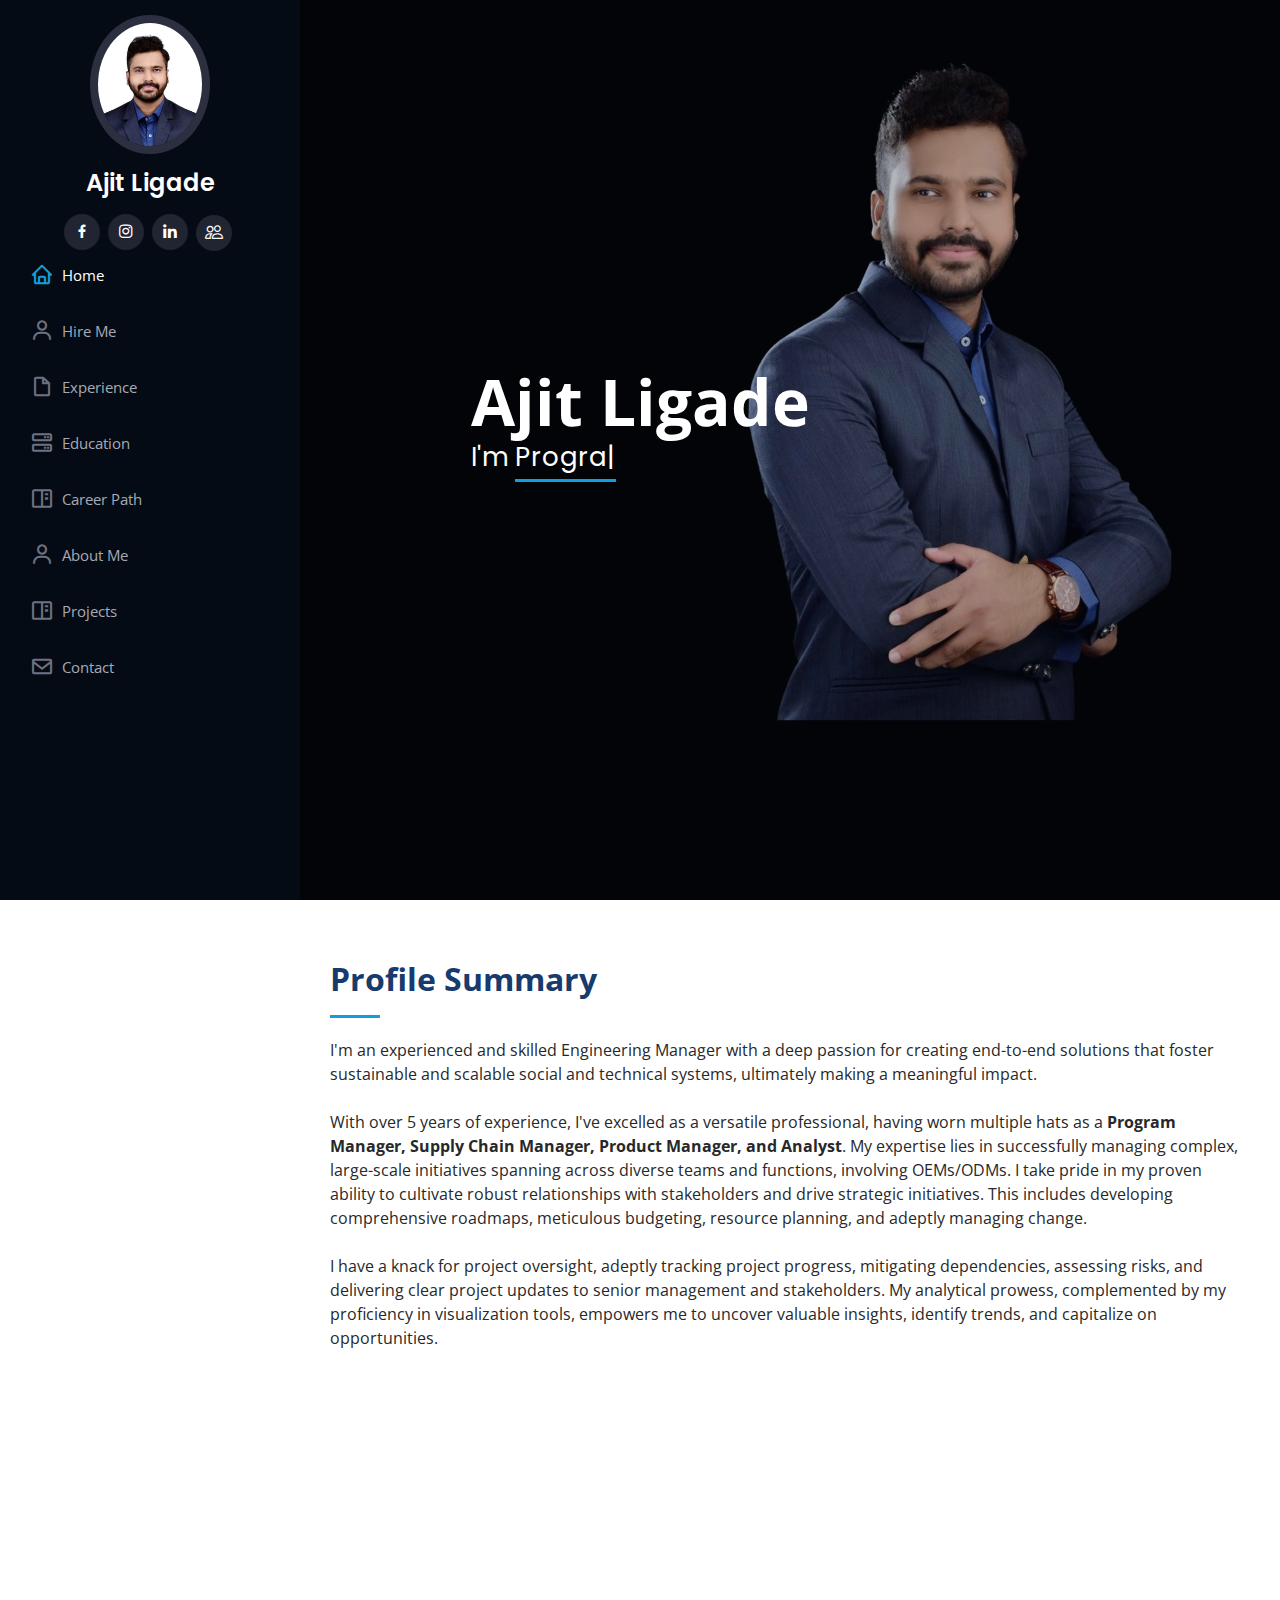
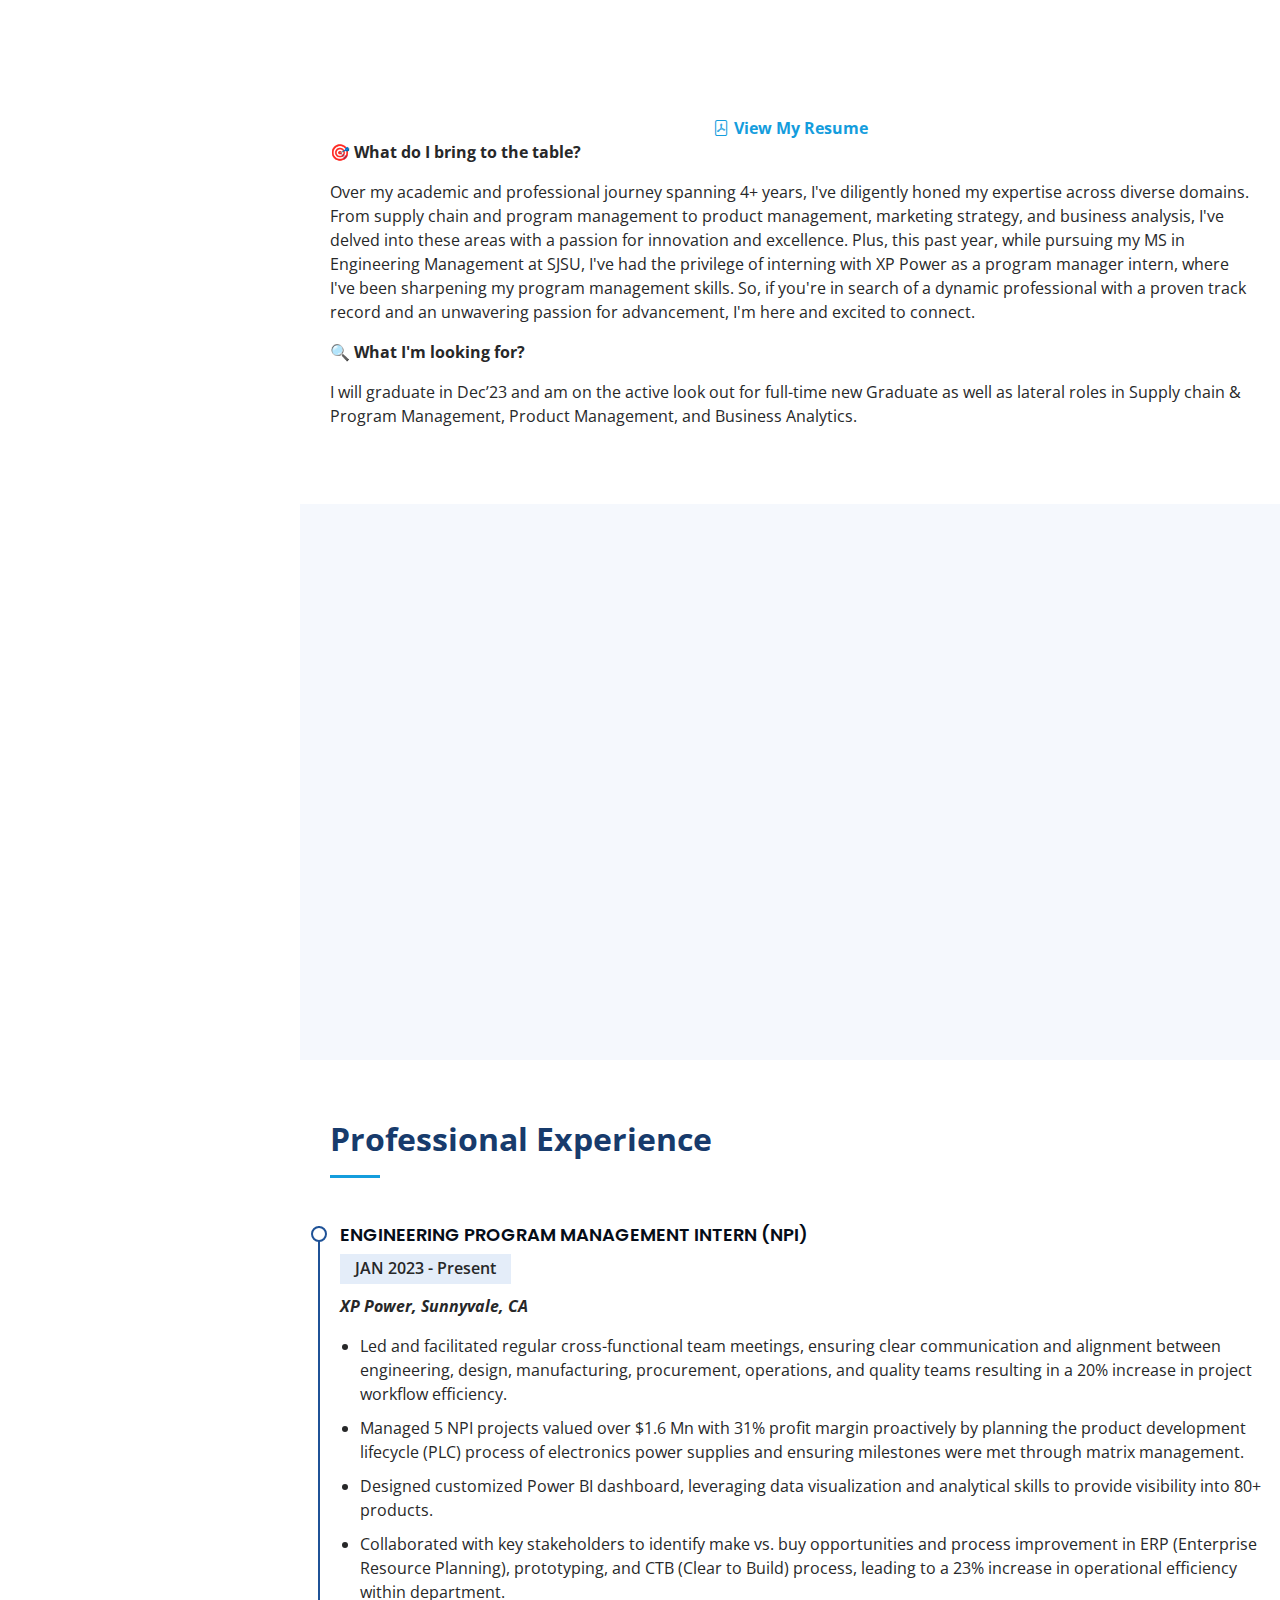
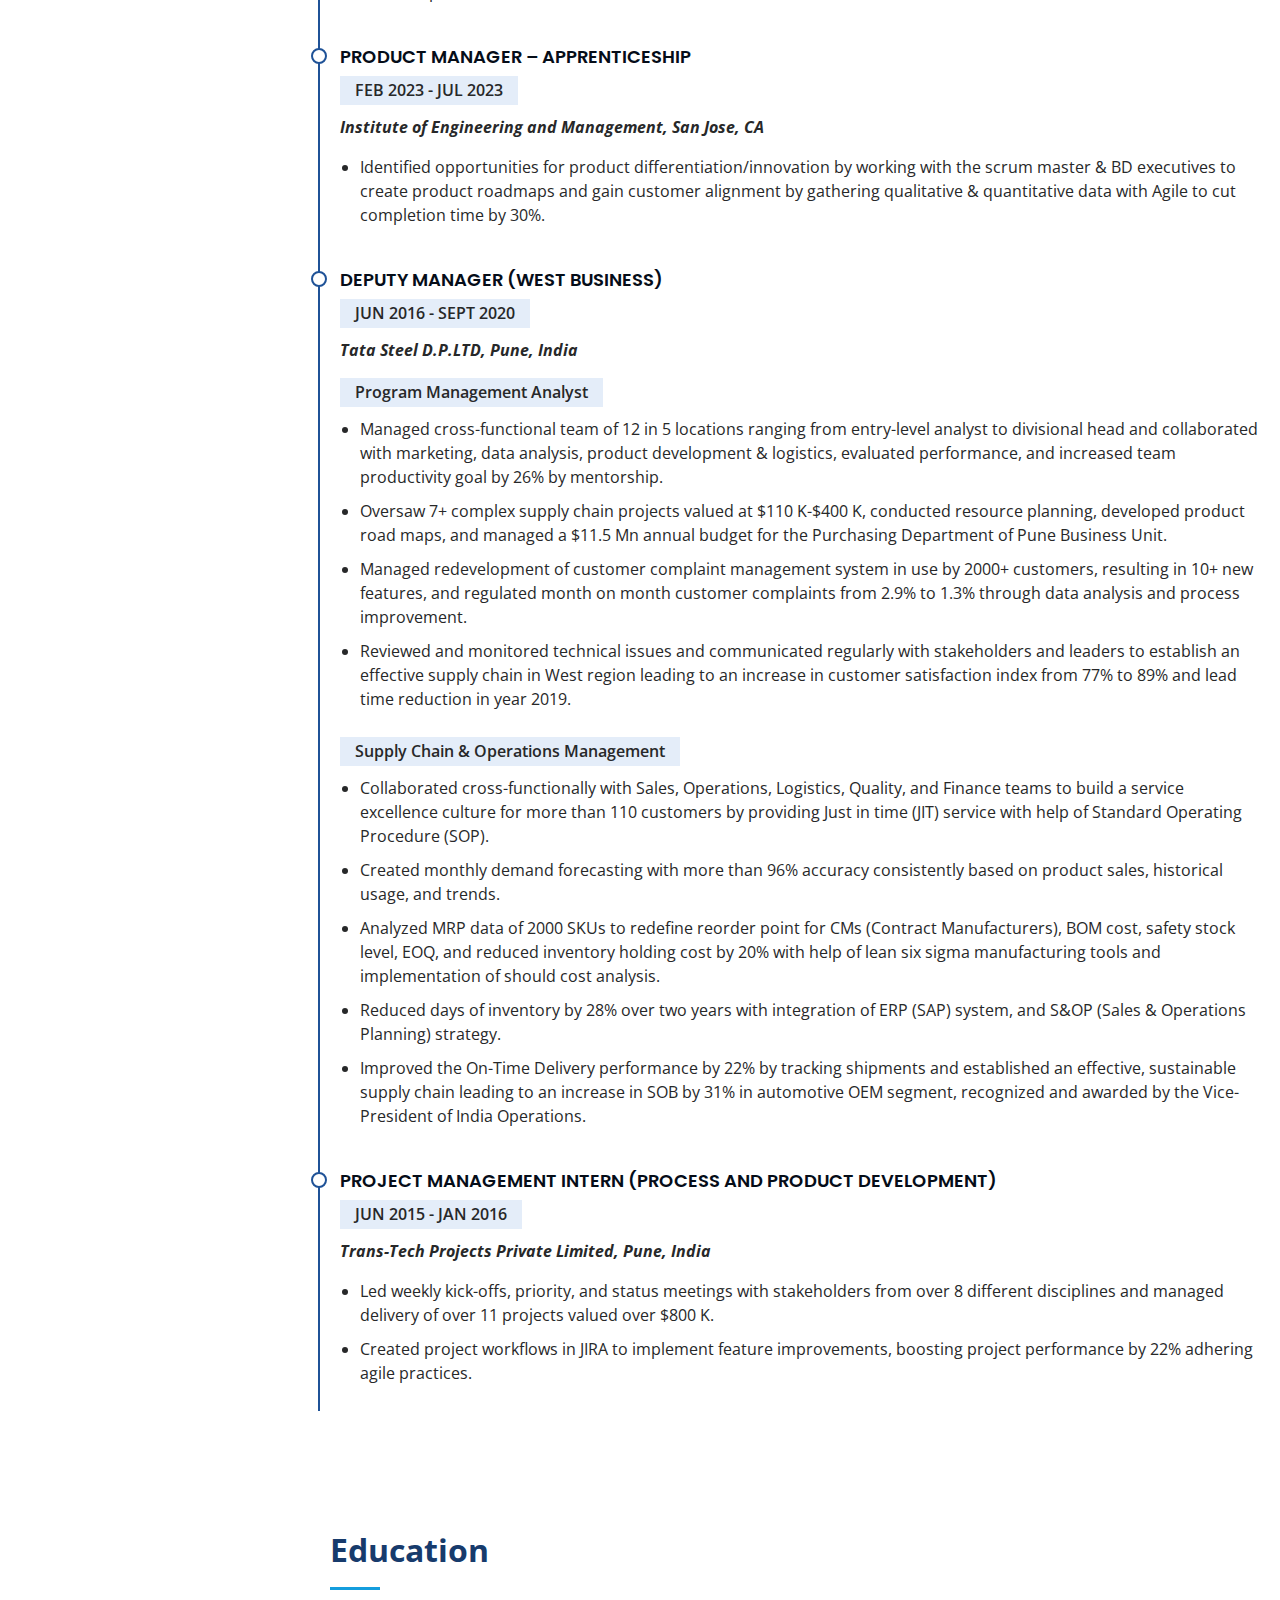
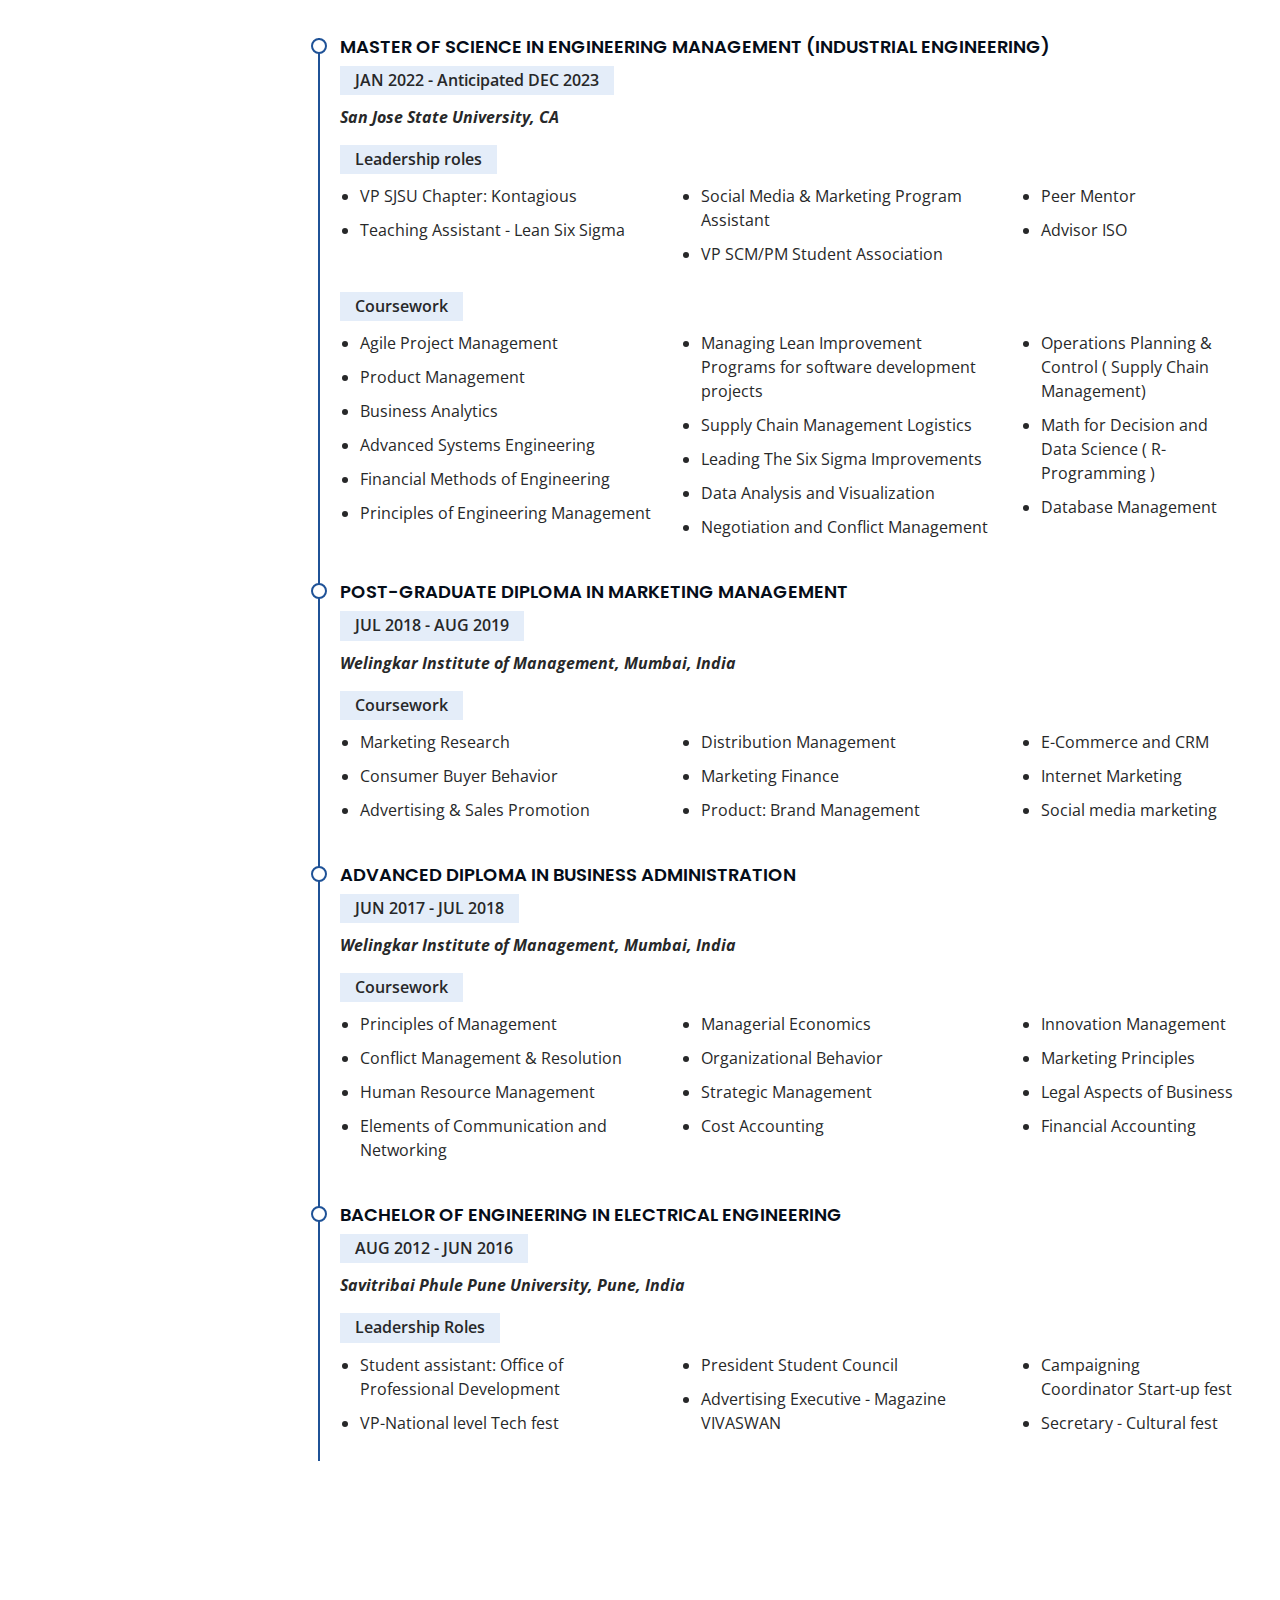
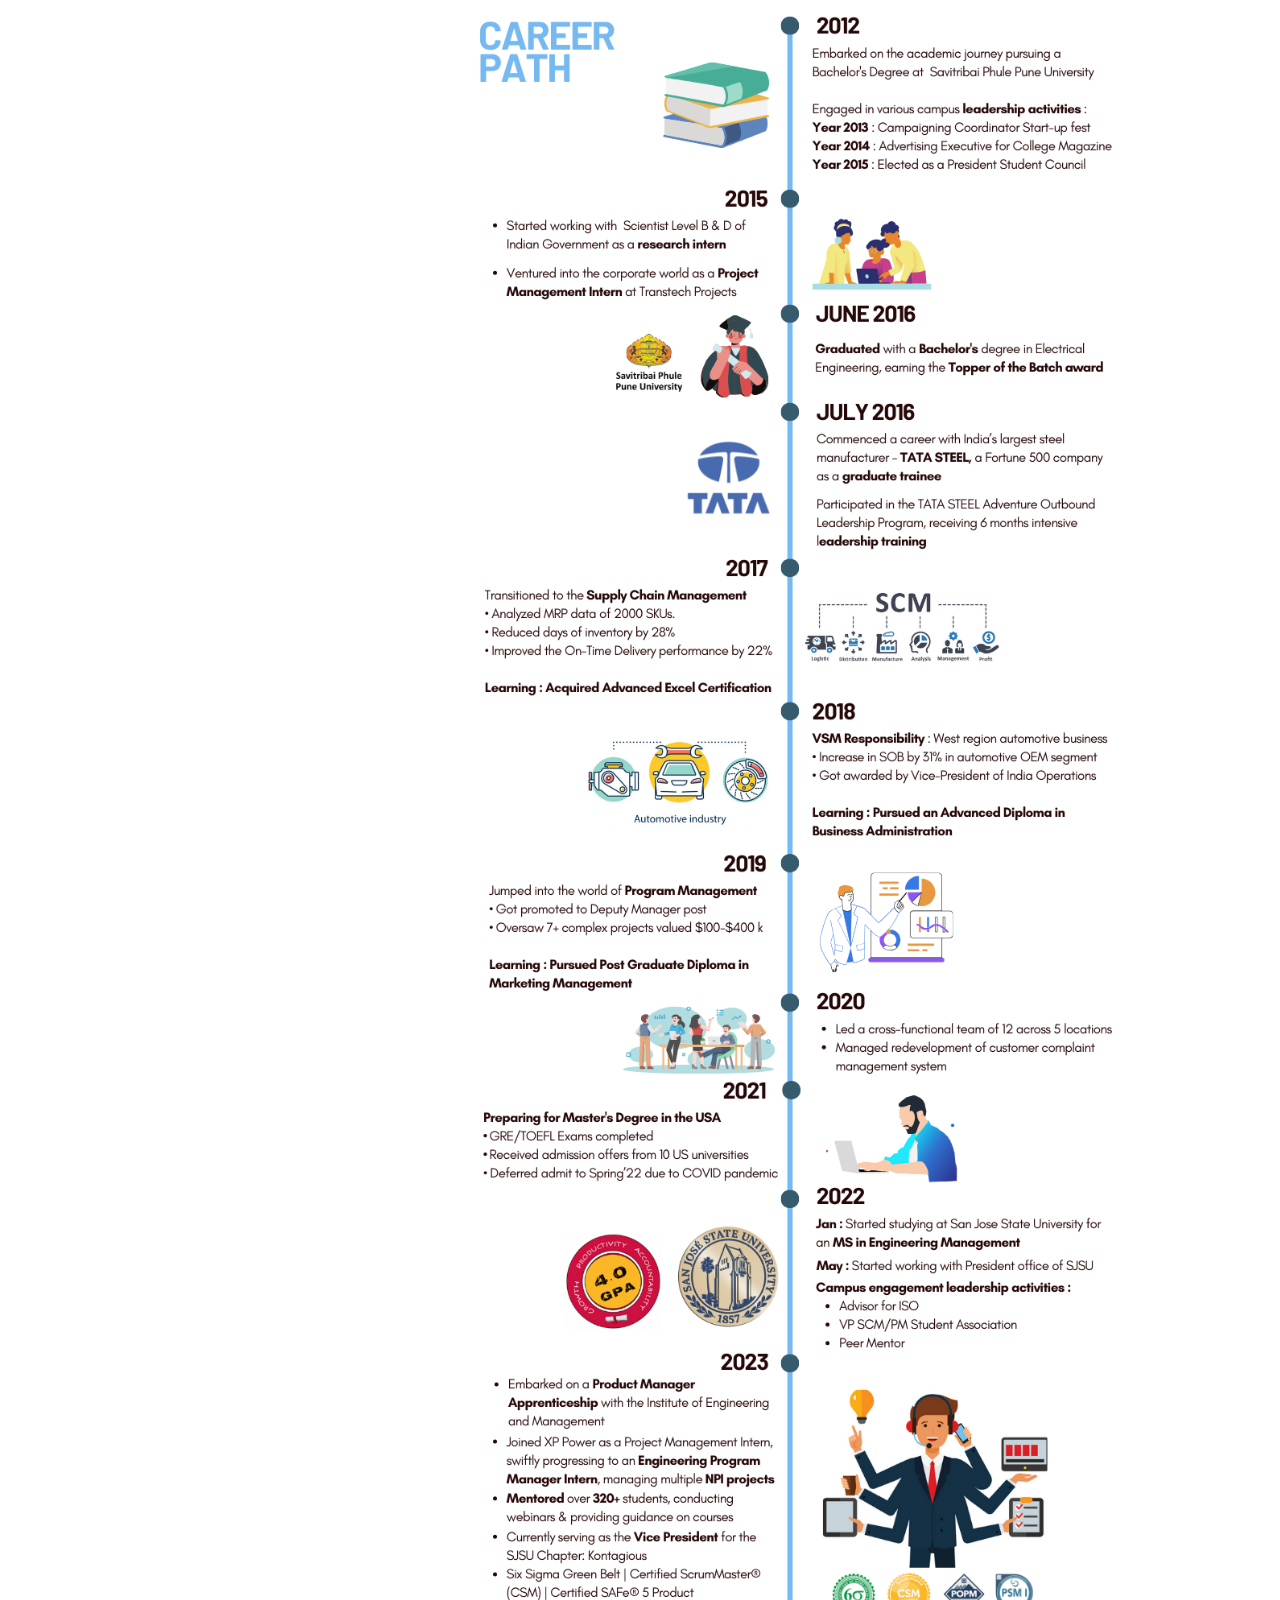
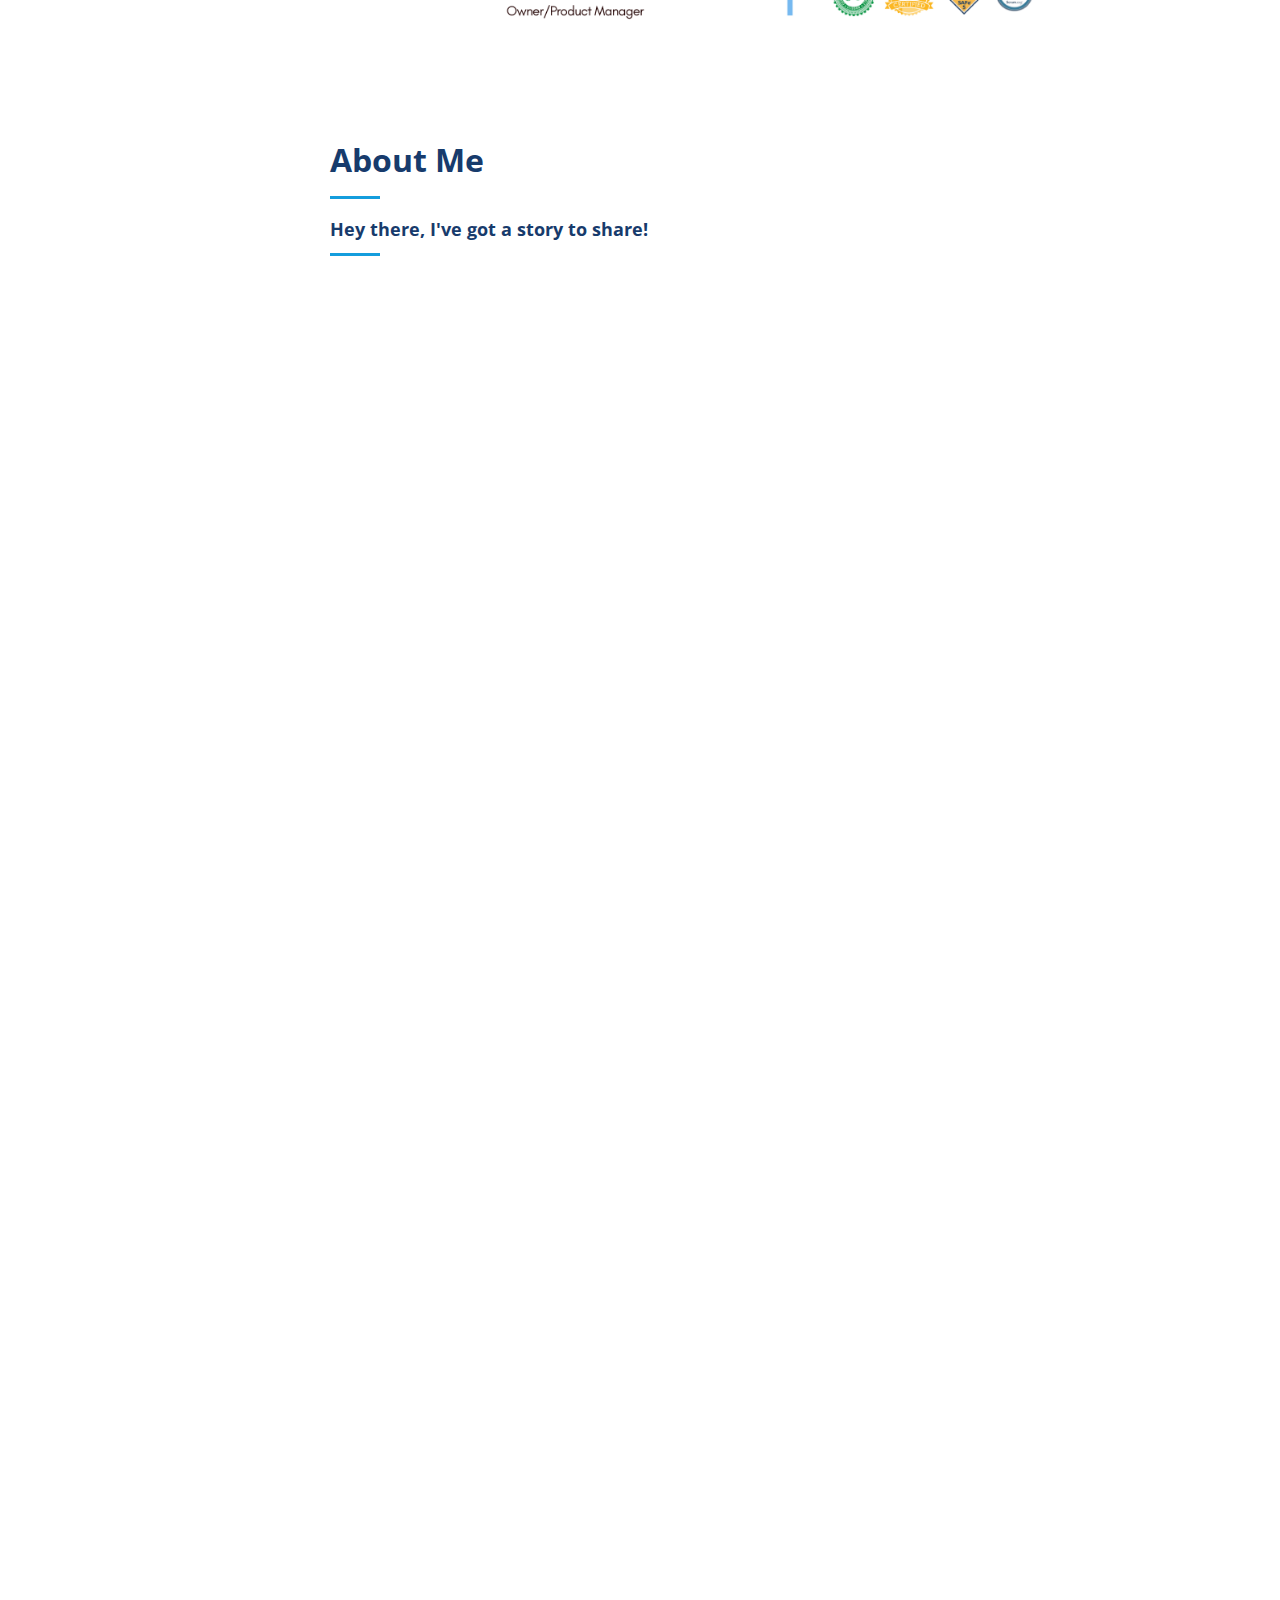
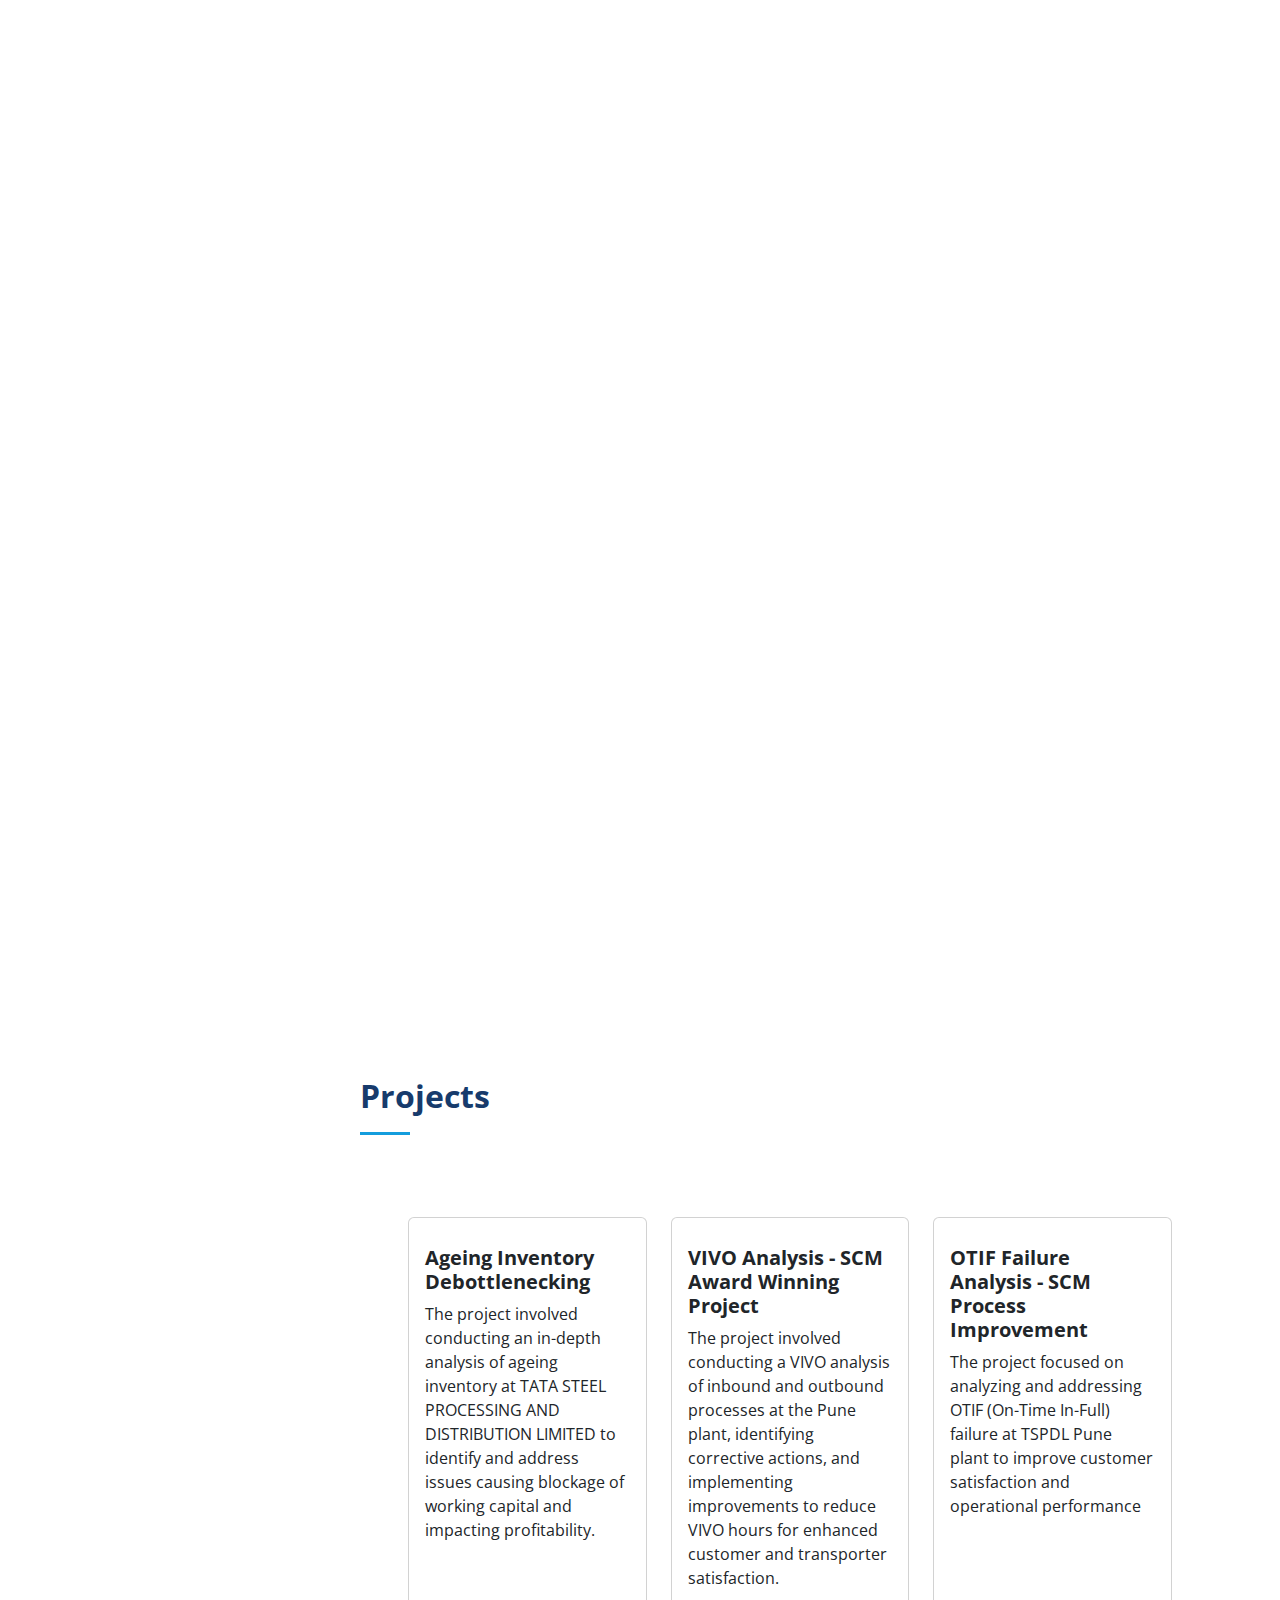
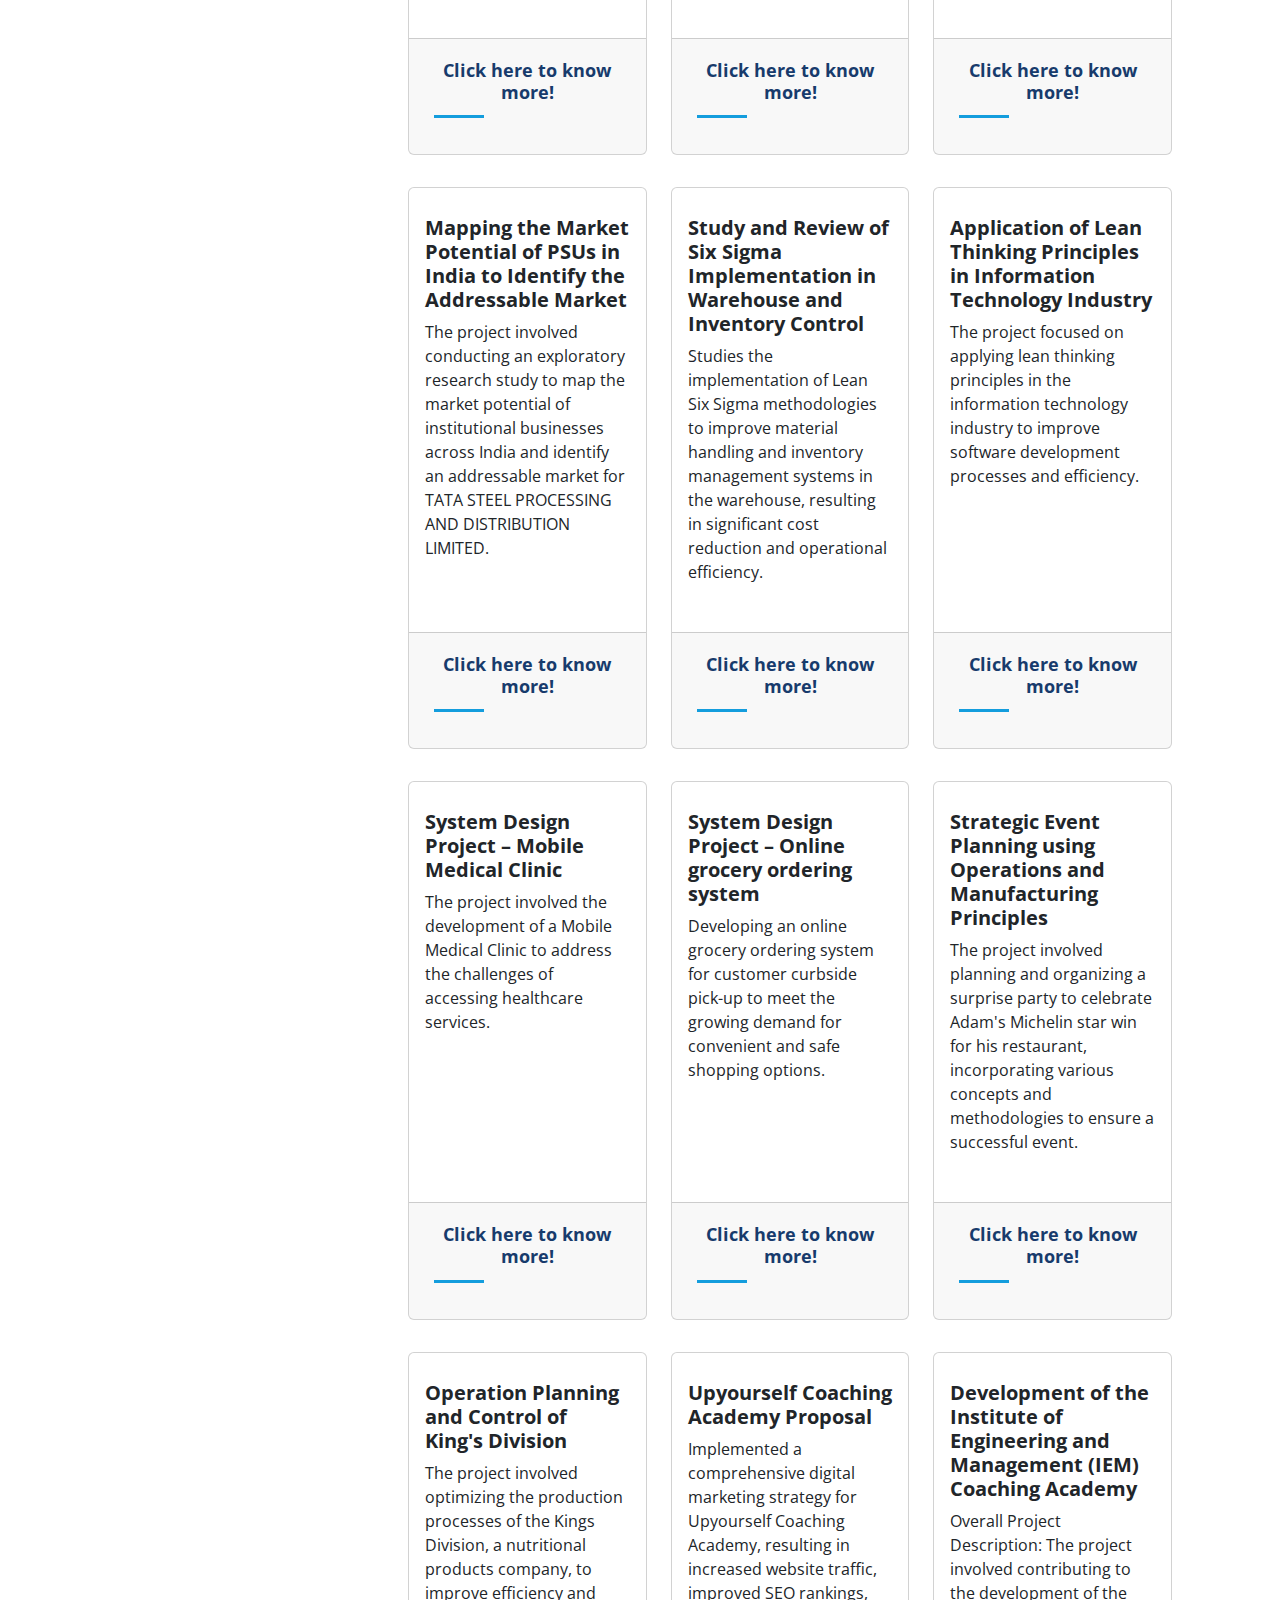
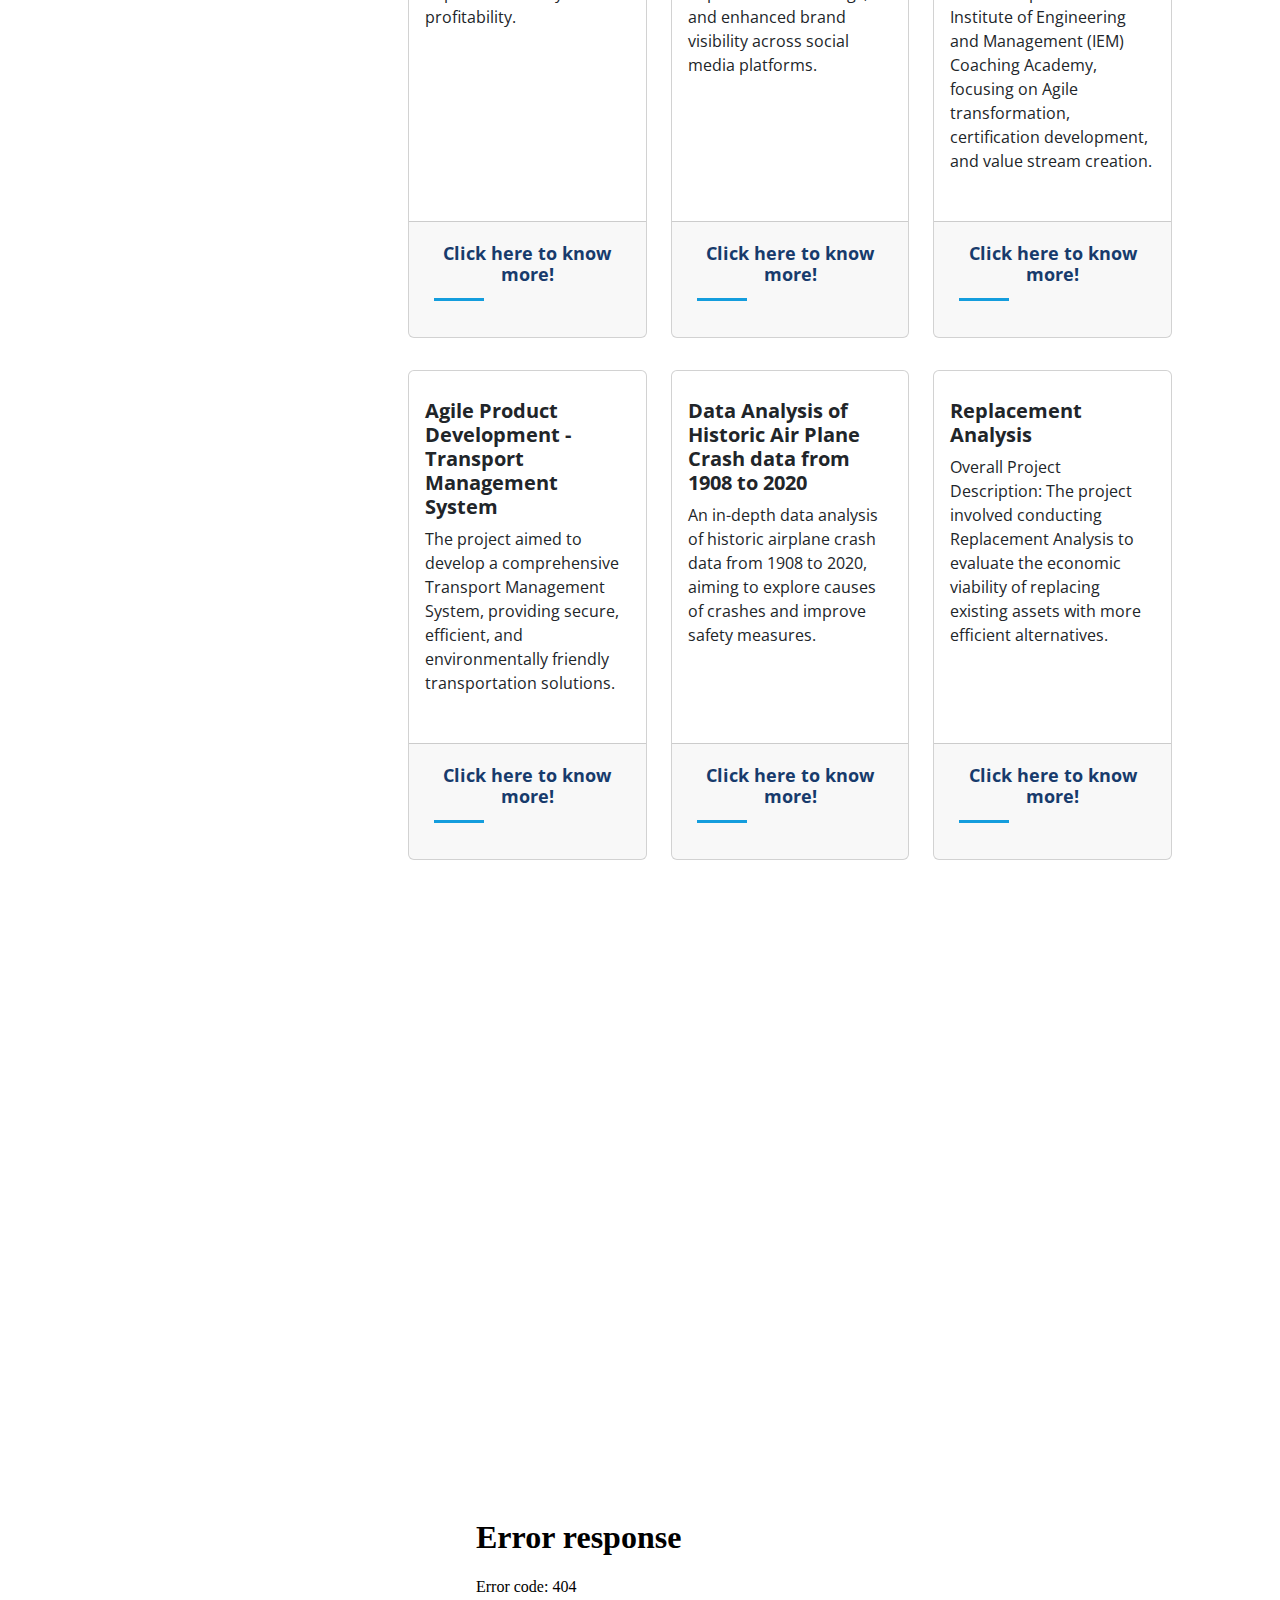
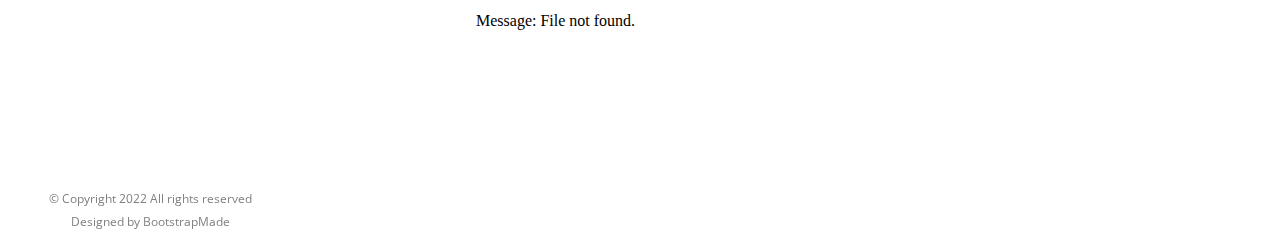
==== commit bc782018: "Update index.html" ====
--- a/index.html
+++ b/index.html
@@ -44,6 +44,7 @@
           <a href="https://www.facebook.com/ajit.ligade.90" class="facebook"><i class="bx bxl-facebook"></i></a>
           <a href="https://www.instagram.com/ajitligade/" class="instagram"><i class="bx bxl-instagram"></i></a>
           <a href="https://www.linkedin.com/in/ajitligade/" class="linkedin"><i class="bx bxl-linkedin"></i></a>
+        <a href="https://calendly.com/ajitligade/30min" class="google-plus"><i class="bi bi-people"></i></a>
         </div>
       </div>
 
@@ -543,7 +544,7 @@
                   <div class="col-lg-4 col-md-4" style="width:36%;">
                   <div class="Languages">
                     
-                    <ul>
+                    
                       <ul>
 <li>Student assistant: Office of Professional Development</li>
 <li> VP-National level Tech fest</li>
@@ -718,16 +719,20 @@
                         <div class="pb-2 bg-transparent">
                             
                         </div>
-                        <h5 id="project1" class="card-title bg-transparent mt-1">Ageing Inventory Debottlenecking Analysis</h5>
+                        <h5 id="project1" class="card-title bg-transparent mt-1"><b>
+                               Ageing Inventory Debottlenecking</b></h5>
                         <div class="card-text bg-transparent secondary-font">
                             The project involved conducting an in-depth analysis of ageing inventory at TATA STEEL PROCESSING AND DISTRIBUTION LIMITED to identify and address issues causing blockage of working capital and impacting profitability.
                         </div>
                     </div>
                     
-                    <div class="card-footer py-3">        
+                    <div class="card-footer py-3">    
+                    
+            
                         <span class="float-end">
                             <a class="btn btn-sm" onclick="openPopup1()" id="pop1">
-                                Click here to know more!
+                              <div class="titleheading-title">
+                               <h3> Click here to know more!</h3></div>
                             </a>
                         </span>
 
@@ -743,7 +748,7 @@
                         <div class="pb-2 bg-transparent">
                             
                         </div>
-                        <h5 class="card-title bg-transparent mt-1">VIVO SCM Award winning Project </h5>
+                        <h5 class="card-title bg-transparent mt-1"><b>VIVO Analysis - SCM Award Winning Project </b></h5>
                         <div class="card-text bg-transparent secondary-font">
                             The project involved conducting a VIVO analysis of inbound and outbound processes at the Pune plant, identifying corrective actions, and implementing improvements to reduce VIVO hours for enhanced customer and transporter satisfaction.
                         </div>
@@ -752,7 +757,8 @@
                     <div class="card-footer py-3">
                         <span class="float-end">
                             <a class="btn btn-sm" onclick="openPopup2()" id="pop3">
-                                Click here to know more!
+                               <div class="titleheading-title">
+                               <h3> Click here to know more!</h3></div>
                             </a>
                         </span>
                         
@@ -767,7 +773,7 @@
                         <div class="pb-2 bg-transparent">
                             
                         </div>
-                        <h5 class="card-title bg-transparent mt-1">Marketing Insights - Statistics</h5>
+                        <h5 class="card-title bg-transparent mt-1"><b>OTIF Failure Analysis - SCM Process Improvement</b></h5>
                         <div class="card-text bg-transparent secondary-font">
                             The project focused on analyzing and addressing OTIF (On-Time In-Full) failure at TSPDL Pune plant to improve customer satisfaction and operational performance
                         </div>
@@ -776,7 +782,8 @@
                     <div class="card-footer py-3">
                         <span class="float-end">
                             <a class="btn btn-sm" onclick="openPopup3()" id="pop3">
-                                Click here to know more!
+                                <div class="titleheading-title">
+                               <h3> Click here to know more!</h3></div>
                             </a>
                         </span>
                         
@@ -791,7 +798,7 @@
                         <div class="pb-2 bg-transparent">
                             
                         </div>
-                        <h5 id="project1" class="card-title bg-transparent mt-1">Mapping the Market Potential of PSUs in India to Identify the Addressable Market</h5>
+                        <h5 id="project1" class="card-title bg-transparent mt-1"><b>Mapping the Market Potential of PSUs in India to Identify the Addressable Market</b></h5>
                         <div class="card-text bg-transparent secondary-font">
                             The project involved conducting an exploratory research study to map the market potential of institutional businesses across India and identify an addressable market for TATA STEEL PROCESSING AND DISTRIBUTION LIMITED. </div>
                     </div>
@@ -799,7 +806,8 @@
                     <div class="card-footer py-3">        
                         <span class="float-end">
                             <a class="btn btn-sm" onclick="openPopup4()" id="pop4">
-                                Click here to know more!
+                                <div class="titleheading-title">
+                               <h3> Click here to know more!</h3></div>
                             </a>
                         </span>
 
@@ -814,14 +822,15 @@
                         <div class="pb-2 bg-transparent">
                             
                         </div>
-                        <h5 id="project1" class="card-title bg-transparent mt-1">Study and Review of Six Sigma Implementation in Warehouse and Inventory Control</h5>
+                        <h5 id="project1" class="card-title bg-transparent mt-1"><b>Study and Review of Six Sigma Implementation in Warehouse and Inventory Control</b></h5>
                         <div class="card-text bg-transparent secondary-font">
                             Studies the implementation of Lean Six Sigma methodologies to improve material handling and inventory management systems in the warehouse, resulting in significant cost reduction and operational efficiency.</div>
                     </div>
                     <div class="card-footer py-3">        
                         <span class="float-end">
                             <a class="btn btn-sm" onclick="openPopup5()" id="pop5">
-                                Click here to know more!
+                               <div class="titleheading-title">
+                               <h3> Click here to know more!</h3></div>
                             </a>
                         </span>
                     </div>
@@ -834,14 +843,15 @@
                         <div class="pb-2 bg-transparent">
                             
                         </div>
-                        <h5 id="project1" class="card-title bg-transparent mt-1">Application of Lean Thinking Principles in Information Technology Industry </h5>
+                        <h5 id="project1" class="card-title bg-transparent mt-1"><b>Application of Lean Thinking Principles in Information Technology Industry </b></h5>
                         <div class="card-text bg-transparent secondary-font">
-                            he project focused on applying lean thinking principles in the information technology industry to improve software development processes and efficiency.</div>
+                            The project focused on applying lean thinking principles in the information technology industry to improve software development processes and efficiency.</div>
                     </div>
                     <div class="card-footer py-3">        
                         <span class="float-end">
                             <a class="btn btn-sm" onclick="openPopup6()" id="pop6">
-                                Click here to know more!
+                               <div class="titleheading-title">
+                               <h3> Click here to know more!</h3></div>
                             </a>
                         </span>
                     </div>
@@ -854,14 +864,15 @@
                         <div class="pb-2 bg-transparent">
                             
                         </div>
-                        <h5 id="project1" class="card-title bg-transparent mt-1">System Design Project – Mobile Medical Clinic </h5>
+                        <h5 id="project1" class="card-title bg-transparent mt-1"><b>System Design Project – Mobile Medical Clinic</b> </h5>
                         <div class="card-text bg-transparent secondary-font">
                             The project involved the development of a Mobile Medical Clinic to address the challenges of accessing healthcare services.</div>
                     </div>
                     <div class="card-footer py-3">        
                         <span class="float-end">
                             <a class="btn btn-sm" onclick="openPopup7()" id="pop6">
-                                Click here to know more!
+                                <div class="titleheading-title">
+                               <h3> Click here to know more!</h3></div>
                             </a>
                         </span>
                     </div>
@@ -874,14 +885,15 @@
                         <div class="pb-2 bg-transparent">
                             
                         </div>
-                        <h5 id="project1" class="card-title bg-transparent mt-1">System Design Project – Online grocery ordering system </h5>
+                        <h5 id="project1" class="card-title bg-transparent mt-1"><b>System Design Project – Online grocery ordering system </b></h5>
                         <div class="card-text bg-transparent secondary-font">
                             Developing an online grocery ordering system for customer curbside pick-up to meet the growing demand for convenient and safe shopping options.</div>
                     </div>
                     <div class="card-footer py-3">        
                         <span class="float-end">
                             <a class="btn btn-sm" onclick="openPopup8()" id="pop6">
-                                Click here to know more!
+                               <div class="titleheading-title">
+                               <h3> Click here to know more!</h3></div>
                             </a>
                         </span>
                     </div>
@@ -894,14 +906,15 @@
                         <div class="pb-2 bg-transparent">
                             
                         </div>
-                        <h5 id="project1" class="card-title bg-transparent mt-1">Strategic Event Planning using Operations and Manufacturing Principles</h5>
+                        <h5 id="project1" class="card-title bg-transparent mt-1"><b>Strategic Event Planning using Operations and Manufacturing Principles</b></h5>
                         <div class="card-text bg-transparent secondary-font">
                             The project involved planning and organizing a surprise party to celebrate Adam's Michelin star win for his restaurant, incorporating various concepts and methodologies to ensure a successful event.</div>
                     </div>
                     <div class="card-footer py-3">        
                         <span class="float-end">
                             <a class="btn btn-sm" onclick="openPopup9()" id="pop6">
-                                Click here to know more!
+                                <div class="titleheading-title">
+                               <h3> Click here to know more!</h3></div>
                             </a>
                         </span>
                     </div>
@@ -914,14 +927,15 @@
                         <div class="pb-2 bg-transparent">
                             
                         </div>
-                        <h5 id="project1" class="card-title bg-transparent mt-1">Financial Analysis: Full-Service Restaurants NAICS 722511</h5>
+                        <h5 id="project1" class="card-title bg-transparent mt-1"><b>Operation Planning and Control of King's Division</b></h5>
                         <div class="card-text bg-transparent secondary-font">
                             The project involved optimizing the production processes of the Kings Division, a nutritional products company, to improve efficiency and profitability.</div>
                     </div>
                     <div class="card-footer py-3">        
                         <span class="float-end">
                             <a class="btn btn-sm" onclick="openPopup10()" id="pop6">
-                                Click here to know more!
+                                <div class="titleheading-title">
+                               <h3> Click here to know more!</h3></div>
                             </a>
                         </span>
                     </div>
@@ -934,14 +948,15 @@
                         <div class="pb-2 bg-transparent">
                             
                         </div>
-                        <h5 id="project1" class="card-title bg-transparent mt-1">Upyourself Coaching Academy Proposal</h5>
+                        <h5 id="project1" class="card-title bg-transparent mt-1"><b>Upyourself Coaching Academy Proposal</b></h5>
                         <div class="card-text bg-transparent secondary-font">
                             Implemented a comprehensive digital marketing strategy for Upyourself Coaching Academy, resulting in increased website traffic, improved SEO rankings, and enhanced brand visibility across social media platforms.</div>
                     </div>
                     <div class="card-footer py-3">        
                         <span class="float-end">
                             <a class="btn btn-sm" onclick="openPopup11()" id="pop6">
-                                Click here to know more!
+                               <div class="titleheading-title">
+                               <h3> Click here to know more!</h3></div>
                             </a>
                         </span>
                     </div>
@@ -953,14 +968,15 @@
                         <div class="pb-2 bg-transparent">
                             
                         </div>
-                        <h5 id="project1" class="card-title bg-transparent mt-1">Development of the Institute of Engineering and Management (IEM) Coaching Academy</h5>
+                        <h5 id="project1" class="card-title bg-transparent mt-1"><b>Development of the Institute of Engineering and Management (IEM) Coaching Academy</b></h5>
                         <div class="card-text bg-transparent secondary-font">
                             Overall Project Description: The project involved contributing to the development of the Institute of Engineering and Management (IEM) Coaching Academy, focusing on Agile transformation, certification development, and value stream creation.</div>
                     </div>
                     <div class="card-footer py-3">        
                         <span class="float-end">
                             <a class="btn btn-sm" onclick="openPopup12()" id="pop6">
-                                Click here to know more!
+                                <div class="titleheading-title">
+                               <h3> Click here to know more!</h3></div>
                             </a>
                         </span>
                     </div>
@@ -973,14 +989,15 @@
                         <div class="pb-2 bg-transparent">
                             
                         </div>
-                        <h5 id="project1" class="card-title bg-transparent mt-1">Agile Product Development - Transport Management System</h5>
+                        <h5 id="project1" class="card-title bg-transparent mt-1"><b>Agile Product Development - Transport Management System</b></h5>
                         <div class="card-text bg-transparent secondary-font">
                             The project aimed to develop a comprehensive Transport Management System, providing secure, efficient, and environmentally friendly transportation solutions.</div>
                     </div>
                     <div class="card-footer py-3">        
                         <span class="float-end">
                             <a class="btn btn-sm" onclick="openPopup13()" id="pop6">
-                                Click here to know more!
+                                <div class="titleheading-title">
+                               <h3> Click here to know more!</h3></div>
                             </a>
                         </span>
                     </div>
@@ -992,14 +1009,15 @@
                         <div class="pb-2 bg-transparent">
                             
                         </div>
-                        <h5 id="project1" class="card-title bg-transparent mt-1">Data Analysis of Historic Air Plane Crash data from 1908 to 2020</h5>
+                        <h5 id="project1" class="card-title bg-transparent mt-1"><b>Data Analysis of Historic Air Plane Crash data from 1908 to 2020</b></h5>
                         <div class="card-text bg-transparent secondary-font">
                             An in-depth data analysis of historic airplane crash data from 1908 to 2020, aiming to explore causes of crashes and improve safety measures.</div>
                     </div>
                     <div class="card-footer py-3">        
                         <span class="float-end">
-                            <a class="btn btn-sm" onclick="openPopup14()" id="pop6">
-                                Click here to know more!
+                            <a class="btn btn-sm" onclick="openPopup14()">
+                                <div class="titleheading-title">
+                               <h3> Click here to know more!</h3></div>
                             </a>
                         </span>
                     </div>
@@ -1012,14 +1030,15 @@
                         <div class="pb-2 bg-transparent">
                             
                         </div>
-                        <h5 id="project1" class="card-title bg-transparent mt-1">Replacement Analysis </h5>
+                        <h5 id="project1" class="card-title bg-transparent mt-1"><b>Replacement Analysis </b></h5>
                         <div class="card-text bg-transparent secondary-font">
                             Overall Project Description: The project involved conducting Replacement Analysis to evaluate the economic viability of replacing existing assets with more efficient alternatives.</div>
                     </div>
                     <div class="card-footer py-3">        
                         <span class="float-end">
                             <a class="btn btn-sm" onclick="openPopup15()" id="pop6">
-                                Click here to know more!
+                                <div class="titleheading-title">
+                               <h3> Click here to know more!</h3></div>
                             </a>
                         </span>
                     </div>
@@ -1046,10 +1065,14 @@
 <li>Achieved improved working capital management, better rotation of required inventory, and a reduction in wastage of man-hours, contributing to increased sales and profitability.</li>
 <li>This project successfully addressed the challenges of ageing inventory, resulting in enhanced operational efficiency and financial performance for Tata Steel Processing and Distribution Limited. The results achieved through the project are as follows:</li>
 </ul></div>
+
   <div class="section-title">
           <h3>Results and Achievements:</h3>
 <li>The result achieved is the reduction of ageing stock above 90 days to zero, leading to improved working capital management and operational efficiency.</li></ul></div>
-        <button onclick="closePopup1()">Close</button>
+        
+            <a href="https://drive.google.com/file/d/1wBFXBGoAYIj2EqJtFze9sfesCRHDvOLj/view" class = "text-center" target="_blank"><i class="bi bi-file-pdf" style=""><b></i>View Project Report</b></a>
+            <a href="https://drive.google.com/file/d/111prG4mgsLZ2HkuYuY6jG6OvXou7p0sH/view" class = "text-center" target="_blank"><i class="bi bi-file-pdf" style="margin-left: 60px;"><b></i>View Slide Deck</b></a>
+            <button onclick="closePopup1()">Close</button>
     </div>
 </div>
 
@@ -1073,6 +1096,8 @@
 </li>
 </ul>
 </div>
+<a href="https://drive.google.com/file/d/18yCBhxqcj7MGy7iizRwNRK8Z2-Kk-o86/view" class = "text-center" target="_blank"><i class="bi bi-file-pdf"><b></i>View Slide Deck</b></a>
+
         <button onclick="closePopup2()">Close</button>
     </div>
 </div>
@@ -1100,6 +1125,7 @@
 <li>Reduction in order cycle time by 3 days.</li>
 <li>Operations failure percentage decreased from 63% to 35%.</li>
 </ul></div>
+<a href="https://drive.google.com/file/d/1TH_4-ilQl7df1YRHRRLrIGBm7QPqpFds/view" class = "text-center" target="_blank"><i class="bi bi-file-pdf"><b></i>View Slide Deck</b></a>
         <button onclick="closePopup3()">Close</button>
     </div>
 </div>
@@ -1126,7 +1152,7 @@
 <li>This project work significantly contributed to understanding the market potential and addressing challenges in the institutional business, leading to valuable insights and recommendations for the company's future strategies.</li>
 
           </ul></div>
-
+<a href="https://drive.google.com/file/d/17vfm5U06ROjxt6Wv914FYjOa8JI0sfve/view" class = "text-center" target="_blank"><i class="bi bi-file-pdf"><b></i>View Slide Deck</b></a>
         <button onclick="closePopup4()">Close</button>
     </div>
 </div>
@@ -1145,6 +1171,9 @@
 
         </ul>
 </div>
+ <a href="https://drive.google.com/file/d/1y1BAS4o81ubngl8m6OIO2Nfn0Q9oYRe1/view" class = "text-center" target="_blank"><i class="bi bi-file-pdf" style=""><b></i>View Project Report</b></a>
+            <a href="https://drive.google.com/file/d/1nnhgPfdY8st3-cDHmIObmy9Hvp0uGM2H/view" class = "text-center" target="_blank"><i class="bi bi-file-pdf" style="margin-left: 60px;"><b></i>View Slide Deck</b></a>
+
         <button onclick="closePopup5()">Close</button>
     </div>
 </div>
@@ -1171,6 +1200,9 @@
 <li>Reduced time spent fixing issues from 14% to 6%.</li>
 
 </ul></div>
+<a href="https://drive.google.com/file/d/15KdXSxtMbVhOlkPD2OcD7fhySvs2lmkc/view?usp=sharing" class = "text-center" target="_blank"><i class="bi bi-file-pdf" style=""><b></i>View Project Report</b></a>
+            <a href="https://drive.google.com/file/d/1nbGqFZPnLIQFWF_ilHhjxR7z8ZPkMTEt/view?usp=sharing" class = "text-center" target="_blank"><i class="bi bi-file-pdf" style="margin-left: 60px;"><b></i>View Slide Deck</b></a>
+
         <button onclick="closePopup6()">Close</button>
     </div>
 </div>
@@ -1187,6 +1219,9 @@
 <li>Considered sustainability considerations during the usage and planning stages of the system’s life cycle, including the use of electric vehicles to reduce carbon footprint and improve environmental impact.</li>
 </ul></div>
         
+        <a href="https://drive.google.com/file/d/1mgSQAexwFWnmoELb2bJdsWIwEAEE4Yea/view?usp=sharing" class = "text-center" target="_blank"><i class="bi bi-file-pdf" style=""><b></i>View Project Report</b></a>
+            <a href="https://drive.google.com/file/d/12ZynqphOdHtWjOKLgJQtQzcxXr62xtmZ/view?usp=sharing" class = "text-center" target="_blank"><i class="bi bi-file-pdf" style="margin-left: 60px;"><b></i>View Slide Deck</b></a>
+
         <button onclick="closePopup7()">Close</button>
     </div>
 </div>
@@ -1204,7 +1239,8 @@
 <li>Developed the House of Quality to align customer and operational requirements with technical performance measures.</li>
 
           </ul></div>
-        
+        <a href="https://drive.google.com/file/d/1rzTlNDRVH_2yozH-mQbLcpkagzo08yoi/view?usp=sharing" class = "text-center" target="_blank"><i class="bi bi-file-pdf" style=""><b></i>View Project Report</b></a>
+           
         <button onclick="closePopup8()">Close</button>
     </div>
 </div>
@@ -1224,7 +1260,7 @@
 <li>Designed a layout for the buffet and kitchen to efficiently utilize resources and cater to the preferences of the guests.</li>
 
           </ul></div>
-        
+         <a href="https://drive.google.com/file/d/155h8gkjyD3rD3I6h_W5Iwni1XjkfvWHf/view?usp=sharing" class = "text-center" target="_blank"><i class="bi bi-file-pdf" style=""><b></i>View Project Report</b></a>
 
         <button onclick="closePopup9()">Close</button>
     </div>
@@ -1252,13 +1288,15 @@
 <li>Improved machine utilization and lot size efficiency, resulting in a 20% reduction in production costs.</li>
 <li>Successfully met the demands of 5 products, enhancing the company's competitiveness in the market.</li>
 </ul></div>
+<a href="https://drive.google.com/file/d/1GM1ohU02PmSIpirD9bvCJwm5nkfH059g/view?usp=sharing" class = "text-center" target="_blank"><i class="bi bi-file-pdf" style=""><b></i>View Project Report</b></a>
+
         <button onclick="closePopup10()">Close</button>
     </div>
 </div>
 
 <div class="overlay" id="overlay11">
     <div class="popup">
-        <<div class="section-title">
+        <div class="section-title">
           <h3>Project Work Summary:</h3>
 <ul>
   <li>Developed and implemented a comprehensive curriculum for certification training in Project Management, Product Management, Supply Chain Management, Quality Management, Agile Coaching, Web Programming Development, and Data Science.</li>
@@ -1271,6 +1309,8 @@
 
 </ul>
   </div>      
+  <a href="https://drive.google.com/file/d/1v013WrTEFRkvLJpuoXhjGSz1VWcTlAYU/view?usp=sharing" class = "text-center" target="_blank"><i class="bi bi-file-pdf" style=""><b></i>View Project Report</b></a>
+            <a href="https://drive.google.com/file/d/1V92aVRF6efFQ3kbmTV1ITZZf1BFw93-I/view?usp=sharing" class = "text-center" target="_blank"><i class="bi bi-file-pdf" style="margin-left: 60px;"><b></i>View Slide Deck</b></a>
         <button onclick="closePopup11()">Close</button>
     </div>
 </div>
@@ -1298,6 +1338,7 @@
 <li>Skills - Agile methodology, Research and analysis, Design, User-centric design, Industry standards, Collaboration and teamwork</li>
 
 </ul></div>
+<a href="https://docs.google.com/presentation/d/1YqeEvEMJy33zCtIJy0sBv0TcDviu_I5U/edit?usp=sharing&ouid=100259808019817476352&rtpof=true&sd=true" class = "text-center" target="_blank"><i class="bi bi-file-pdf"><b></i>View Slide Deck</b></a>
         <button onclick="closePopup12()">Close</button>
     </div>
 </div>
@@ -1312,16 +1353,17 @@
 <li>Integrated interface with payment gateways and ensured transaction privacy.</li>
 <li>Developed user registration and account management functionalities.</li>
 <li>Enhanced security with password recovery and encryption features.</li>
-</ul>
+</ul></div>
 <div class="section-title">
           <h3>Skills:</h3><ul>
             <li>Agile Product Development, Interface Integration, Security Enhancement, User Registration, System Demonstration, PI Cycle Management, JIRA Software</li></ul></div>
-
+<a href="https://drive.google.com/file/d/1hOiZ5L5HJyPESuvVadADDAZpv7EgAcXR/view?usp=sharing" class = "text-center" target="_blank"><i class="bi bi-file-pdf" style=""><b></i>View Project Report</b></a>
+    
         <button onclick="closePopup13()">Close</button>
     </div>
 </div>
 
-<div class="overlay" id="overlay14">
+<div class="overlay" id="overlay141">
     <div class="popup">
         <div class="section-title">
           <h3>Project Work Summary:</h3>
@@ -1336,7 +1378,8 @@
      <div class="section-title">
           <h3>Skills:</h3><ul>   
 <li>Data Visualization, Logistic Regression, Data Transformation, Python Programming</li></ul></div>
-
+<a href="https://drive.google.com/file/d/1YSonRJSCBKj-H3j63gqFVnWw5YuDG0IJ/view?usp=sharing" class = "text-center" target="_blank"><i class="bi bi-file-pdf" style=""><b></i>View Project Report</b></a>
+  
         <button onclick="closePopup14()">Close</button>
     </div>
 </div>
@@ -1358,6 +1401,7 @@
 <div class="section-title">
           <h3>Skills:</h3><ul>
             <li>Financial Analysis, Spreadsheet Modeling, Time-Value of Money Concepts, Case Study Analysis, Cost Reduction Strategies, Decision-Making Frameworks</li></ul></div>
+            <a href=" https://drive.google.com/file/d/17A0Nic-766Twcb0tatB4QebT4cKxqTiy/view?usp=sharing" class = "text-center" target="_blank"><i class="bi bi-file-pdf"><b></i>View Slide Deck</b></a>
         <button onclick="closePopup15()">Close</button>
     </div>
 </div>
@@ -1420,8 +1464,15 @@
         </div>  
         </div>
         </div>
-      </div>
-    </section><!-- End Contact Section -->
+     
+        <div class="section-title">
+        </div>
+        <div>
+<iframe src="assets/img/calendly.png"  alt="" style="width: 70%;img: center;text-align: center;margin-left: auto;margin-right: auto;display: block;"></iframe>
+<a href="https://calendly.com/ajitligade/30min?month=2024-02"></a></div>
+</div>
+    </section> 
+
 
 
   </main><!-- End #main -->
@@ -1564,11 +1615,11 @@
     }
 
     function openPopup14() {
-        document.getElementById('overlay14').style.display = 'flex';
+        document.getElementById('overlay141').style.display = 'flex';
     }
 
     function closePopup14() {
-        document.getElementById('overlay14').style.display = 'none';
+        document.getElementById('overlay141').style.display = 'none';
     }
 
     function openPopup15() {
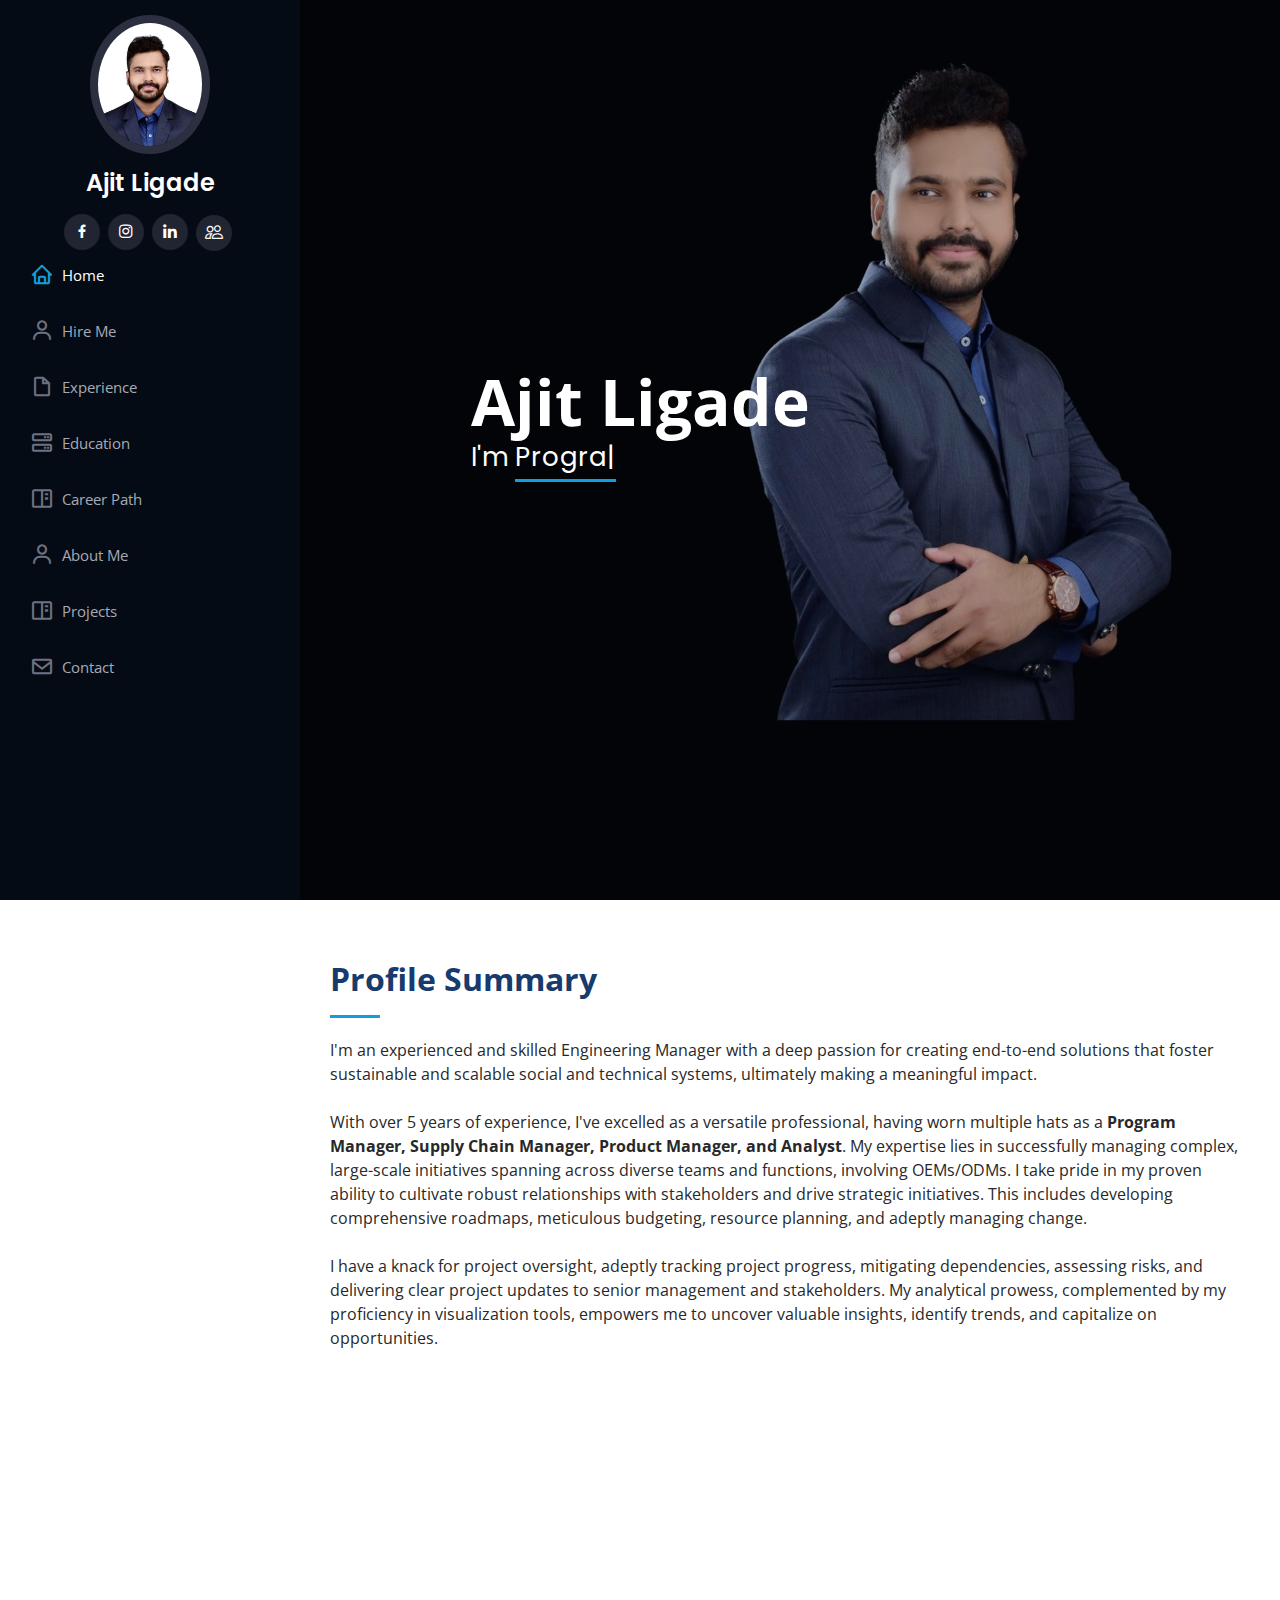
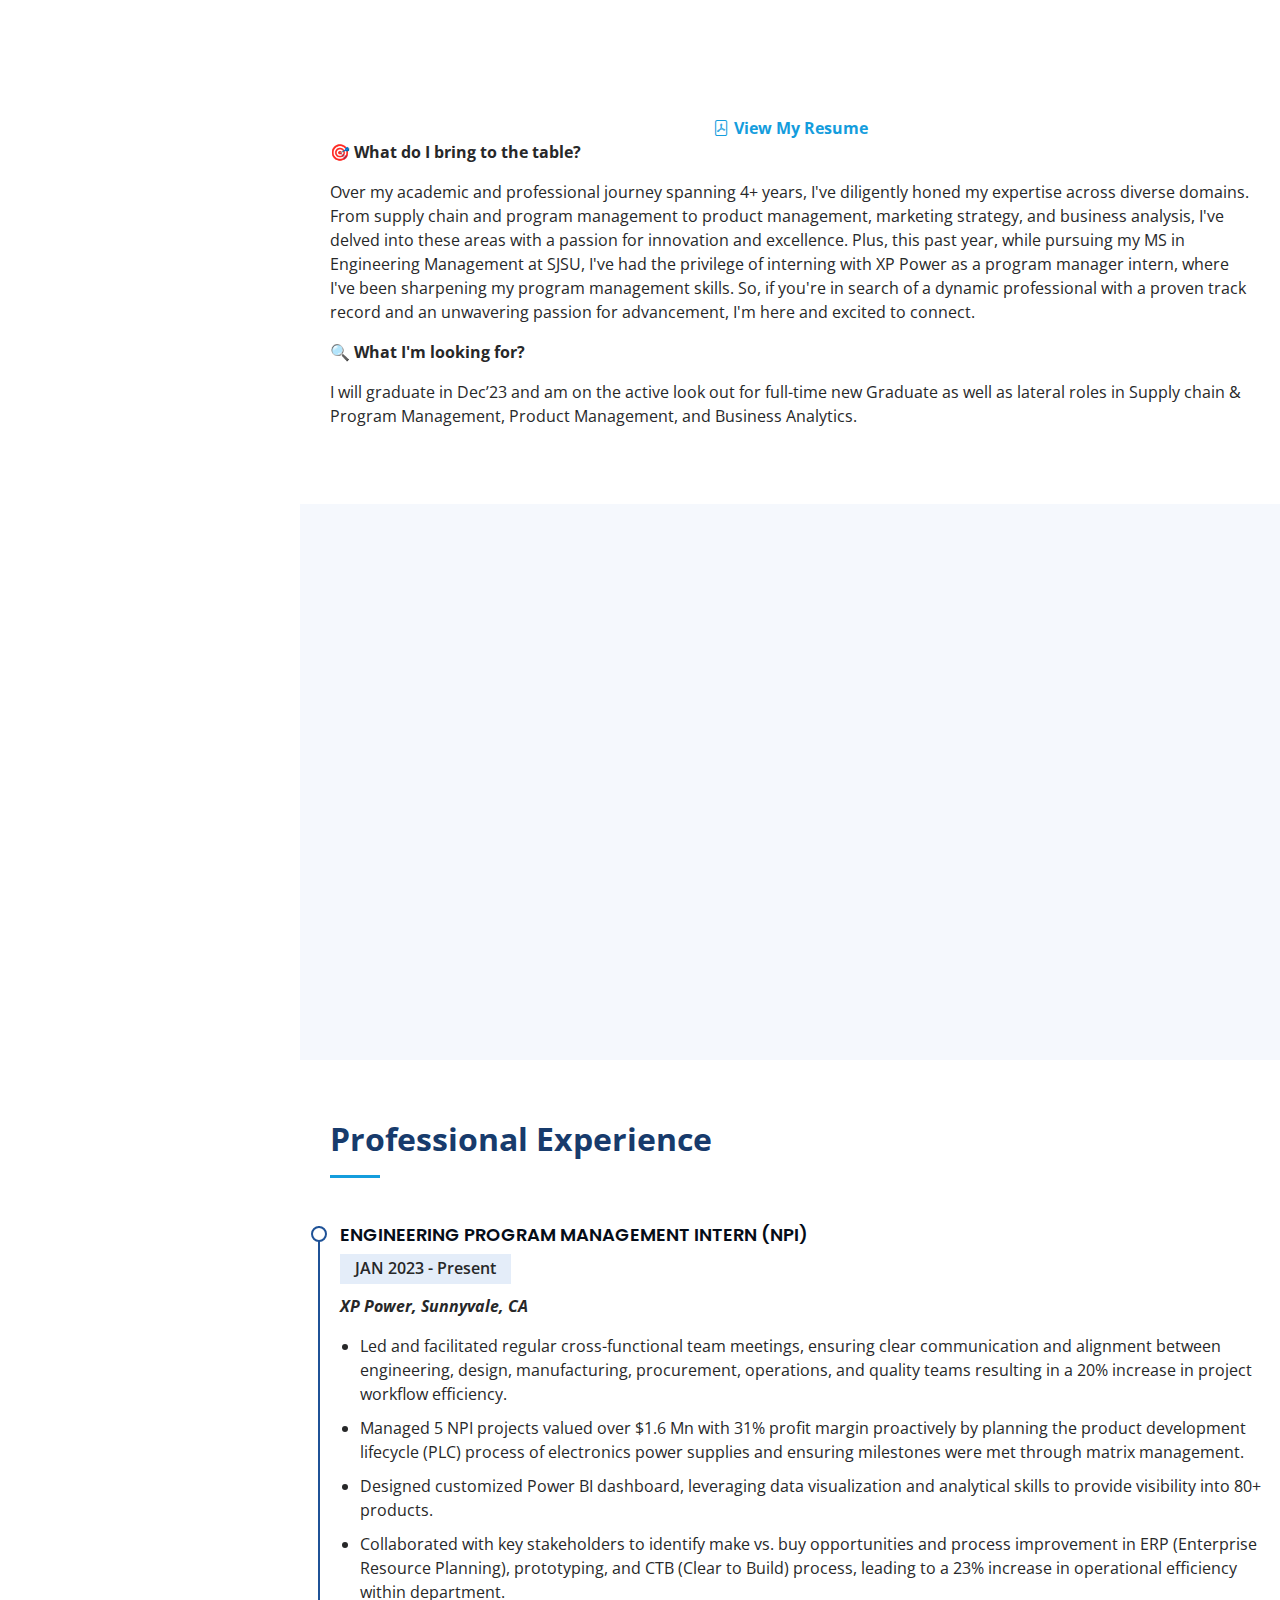
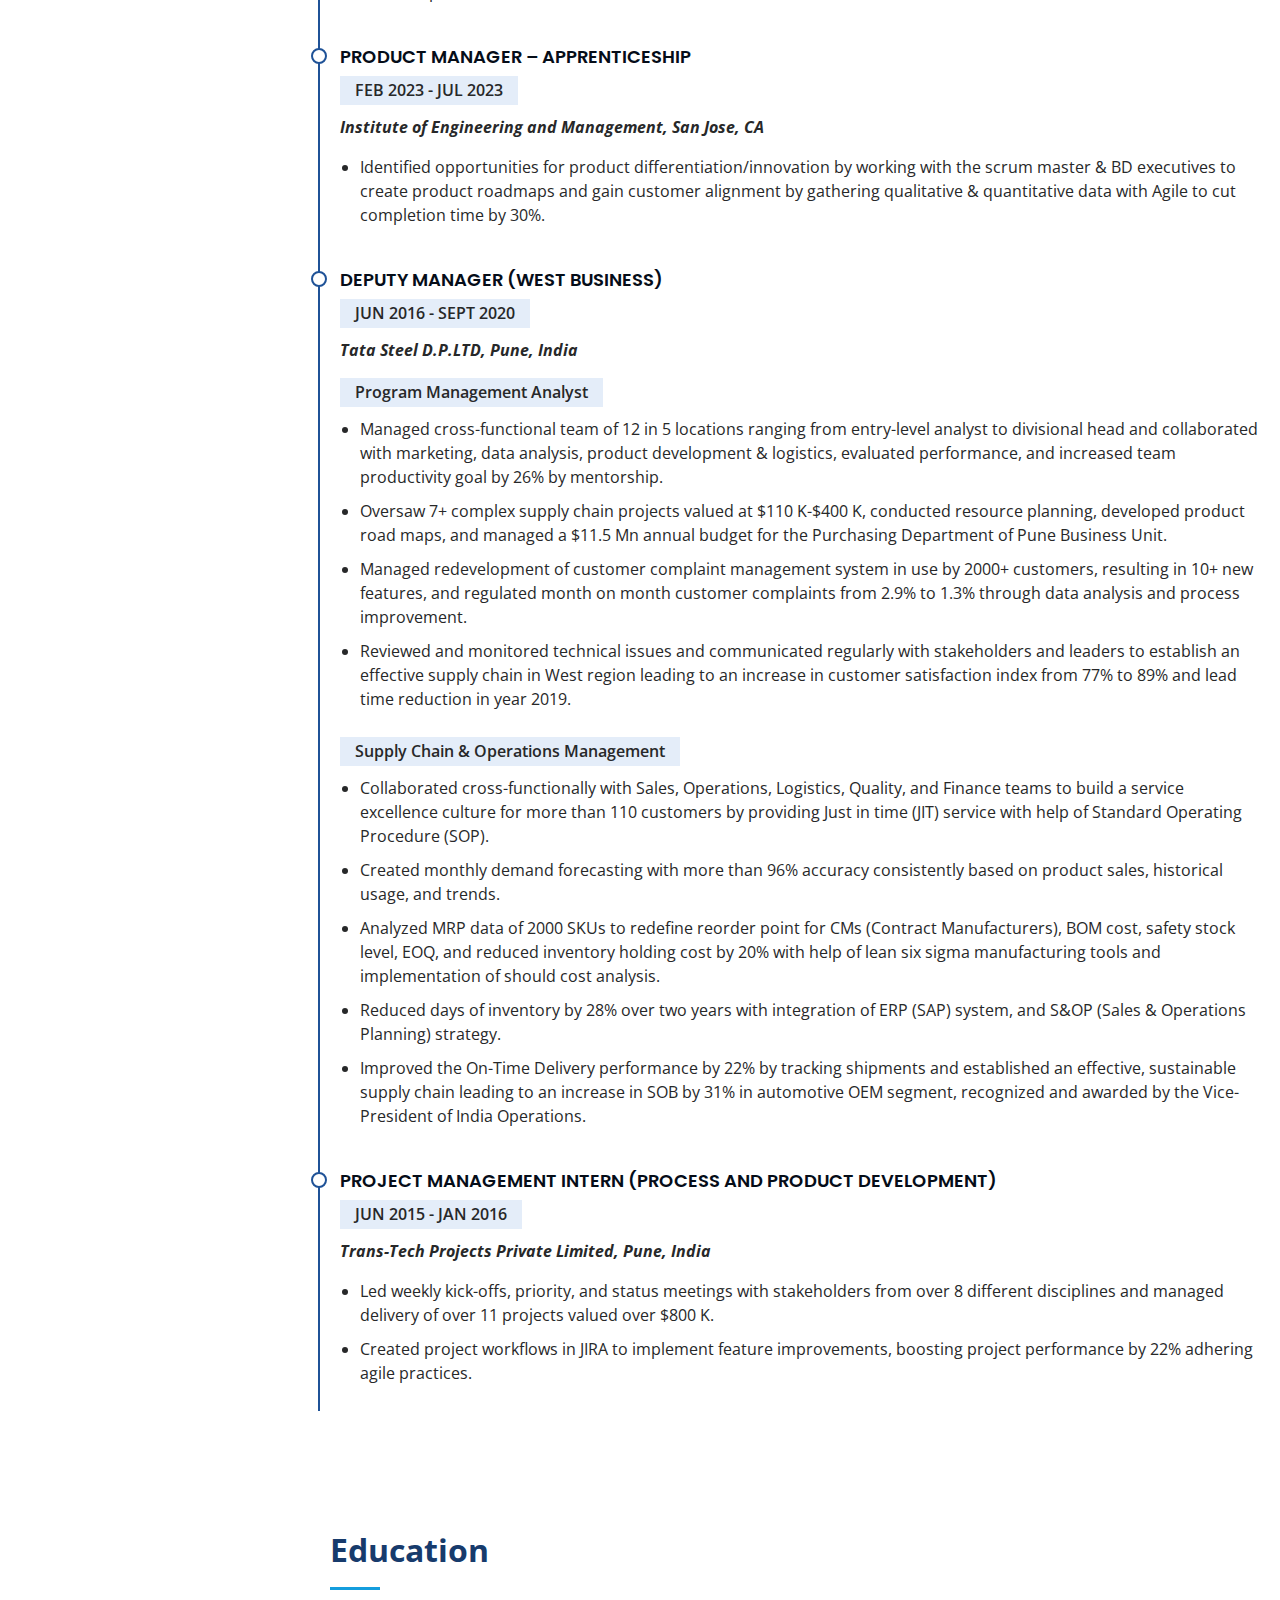
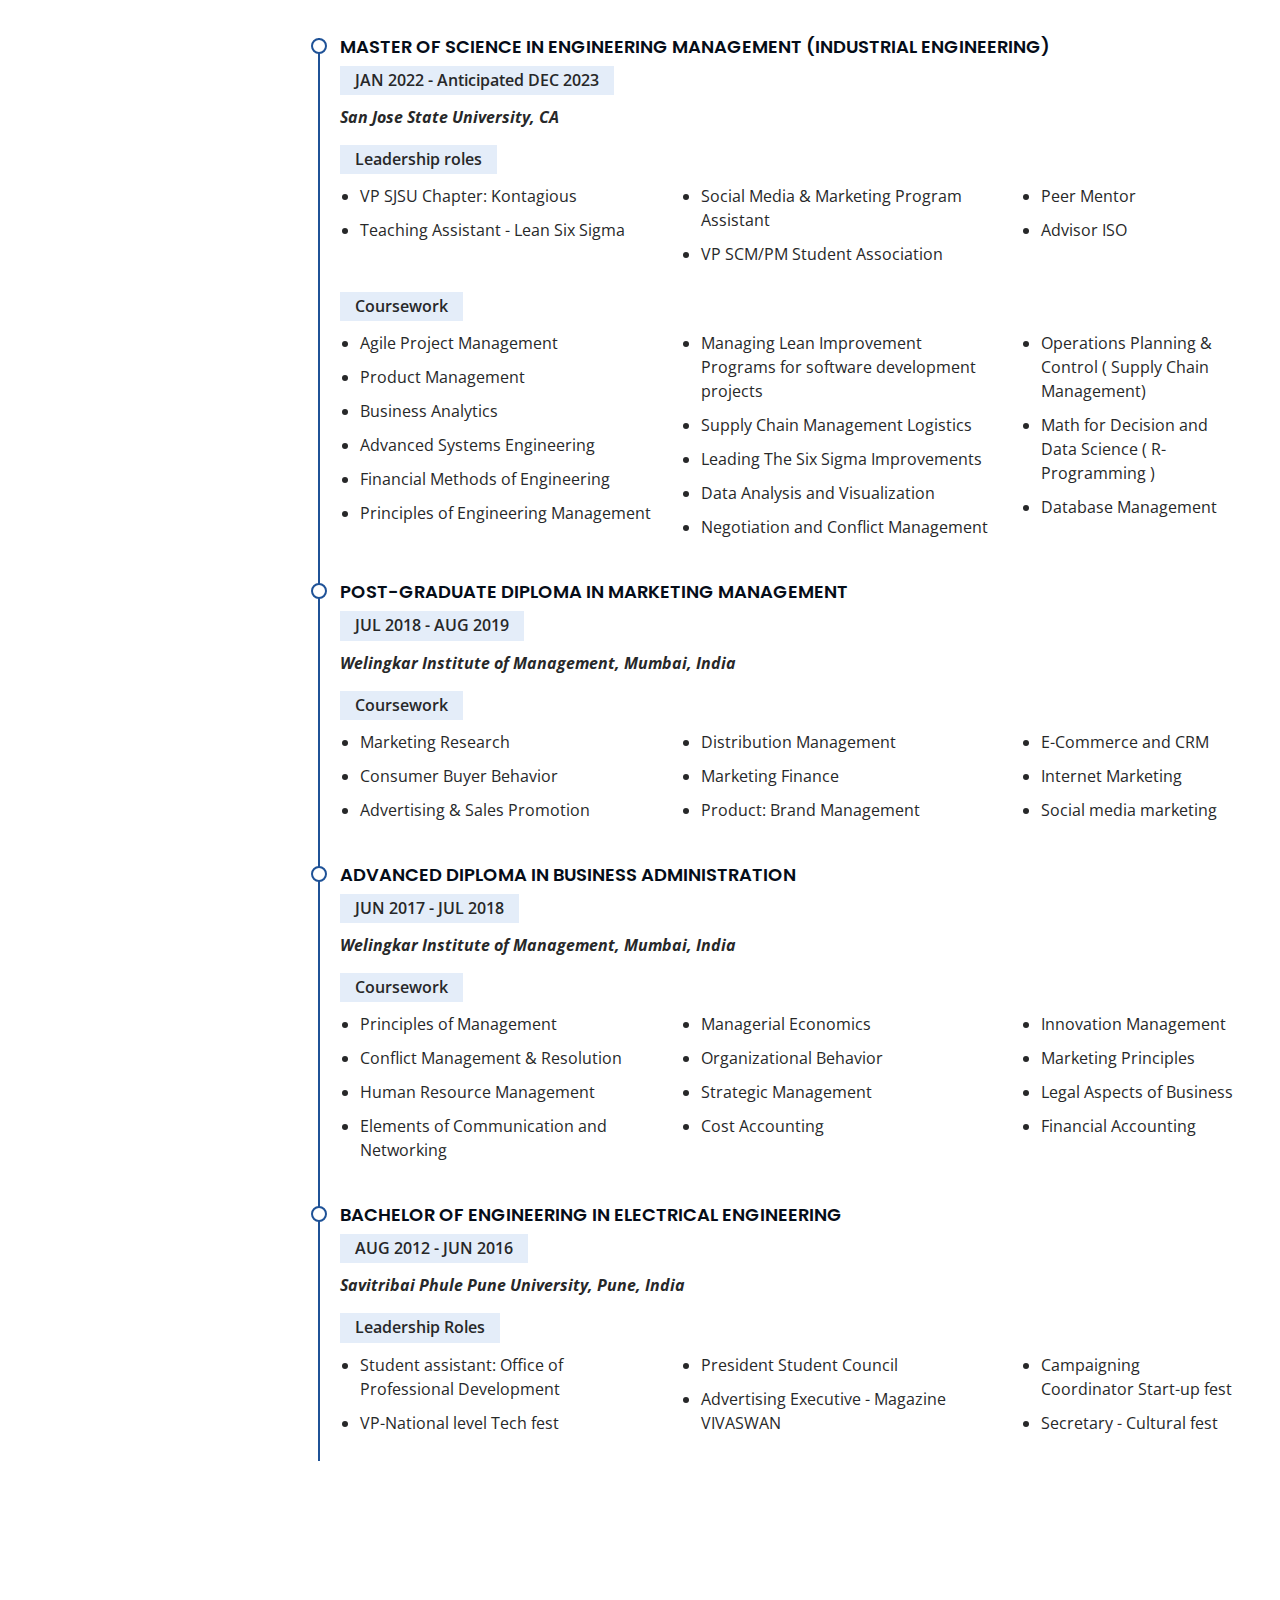
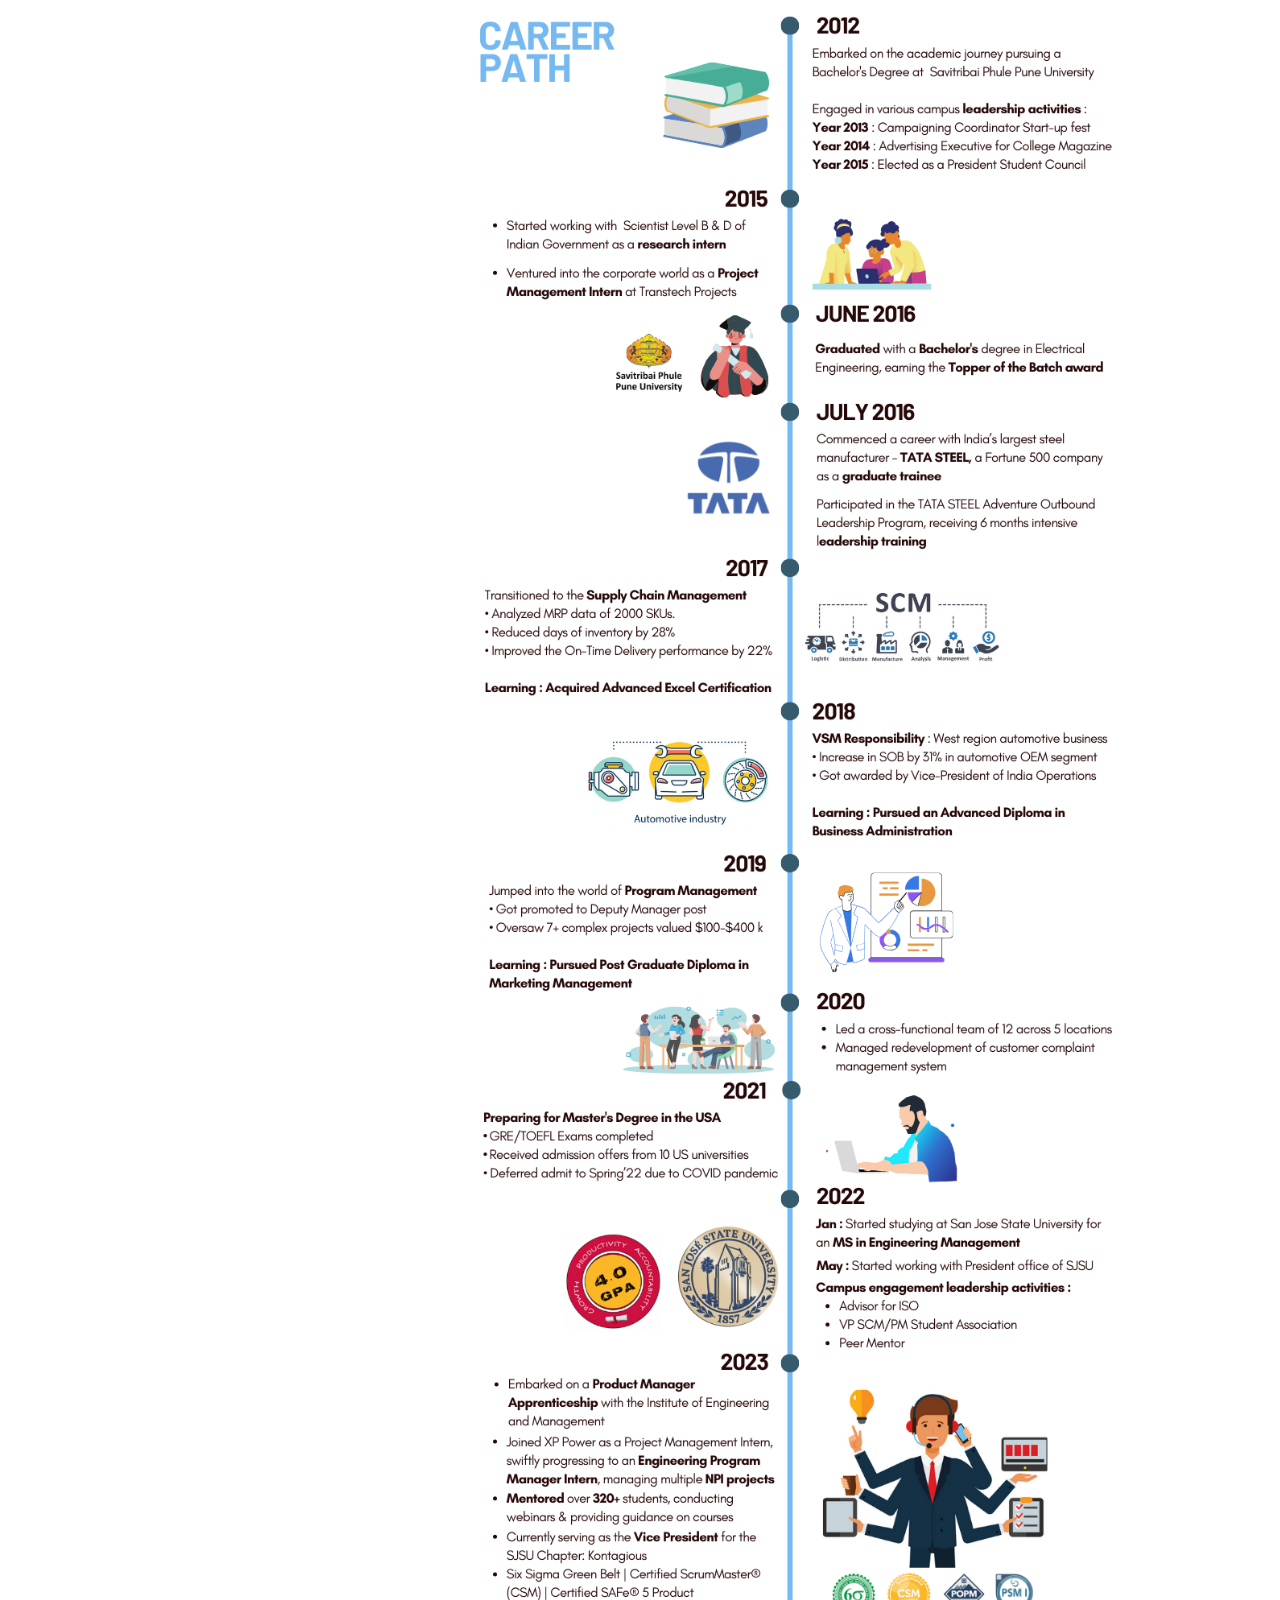
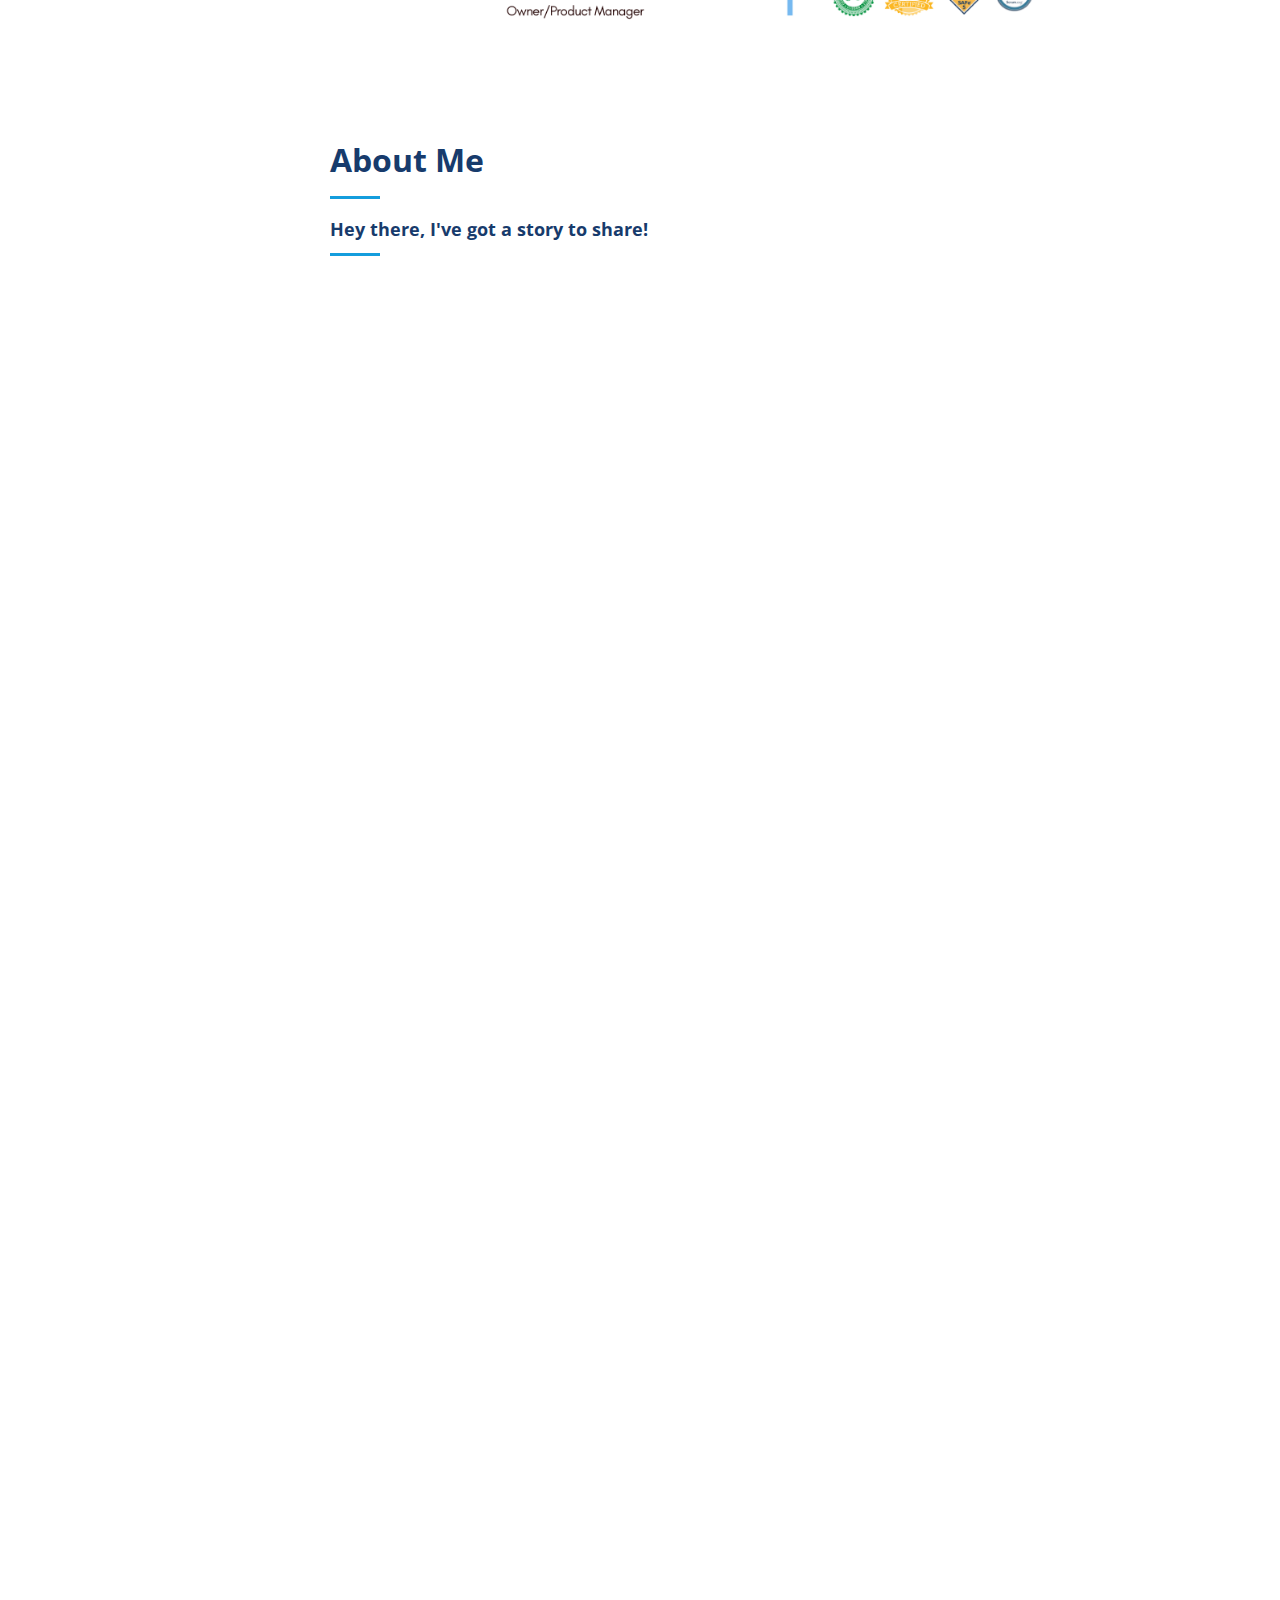
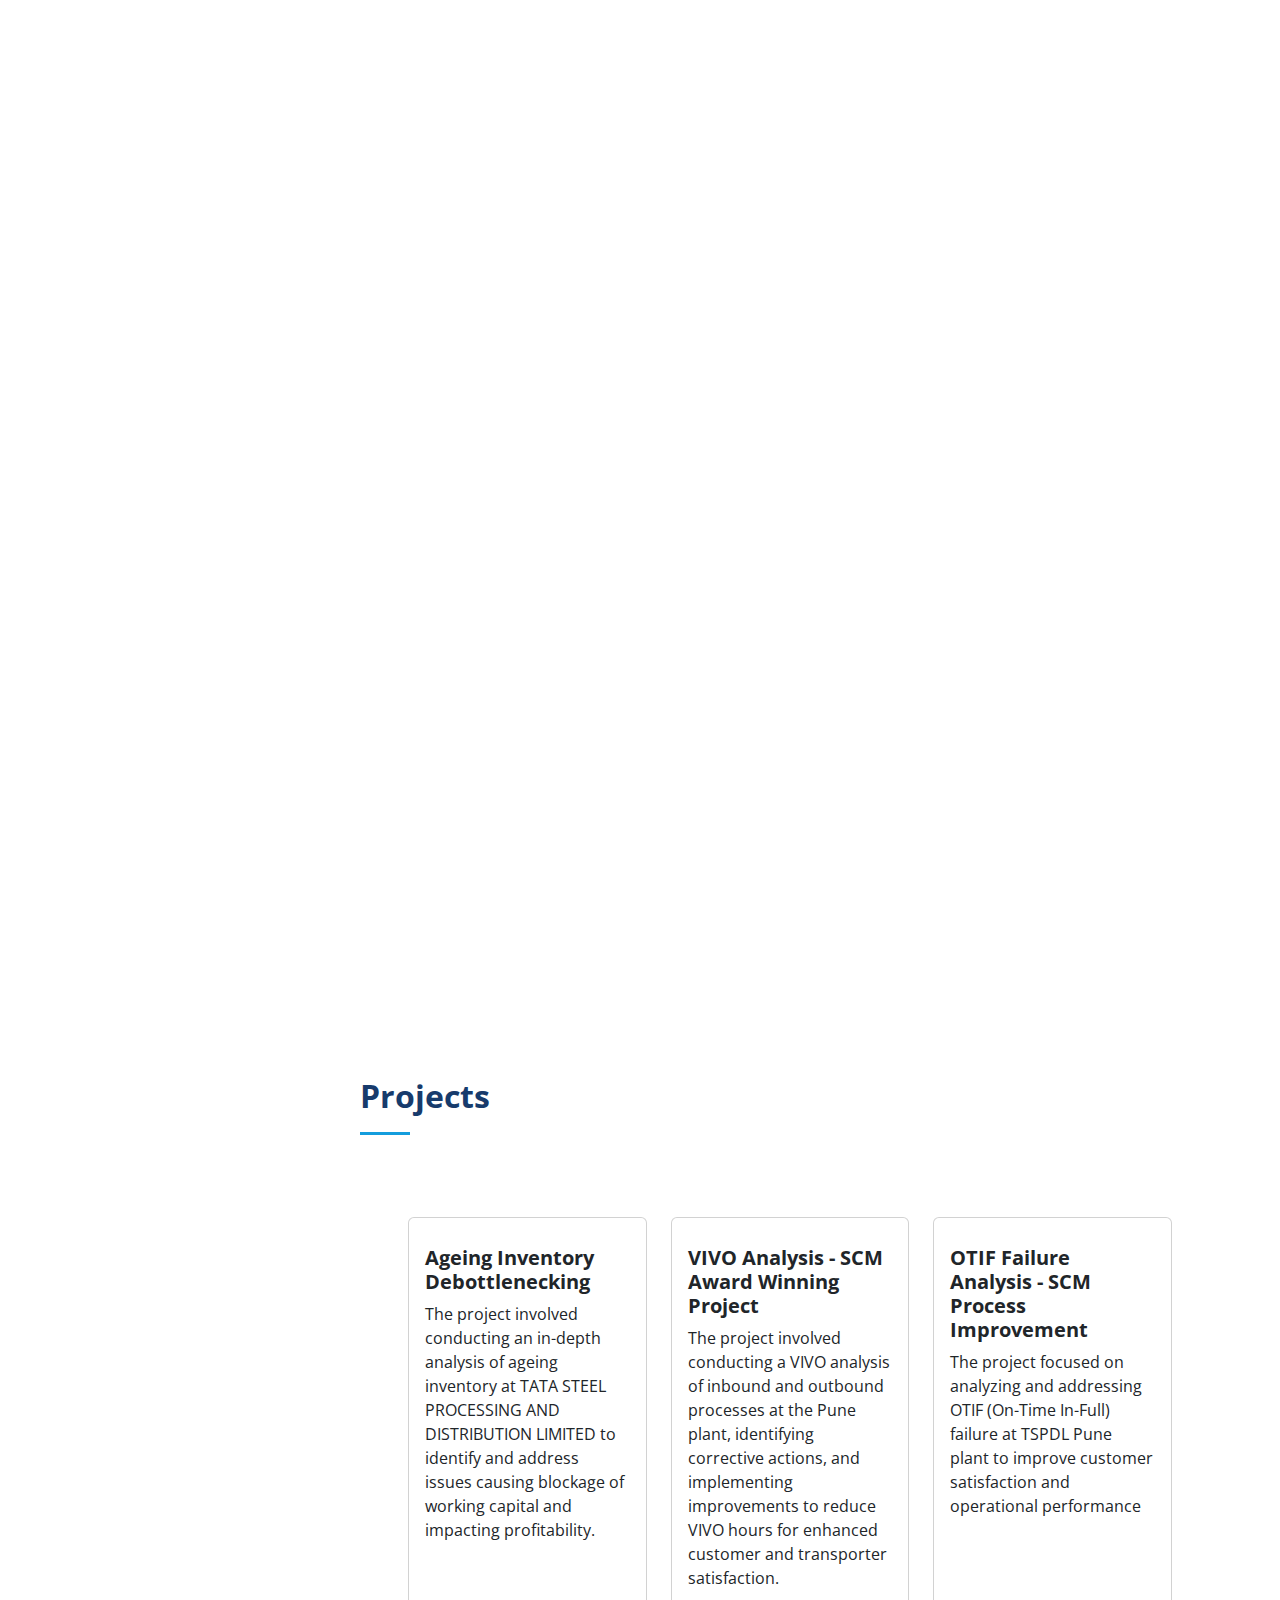
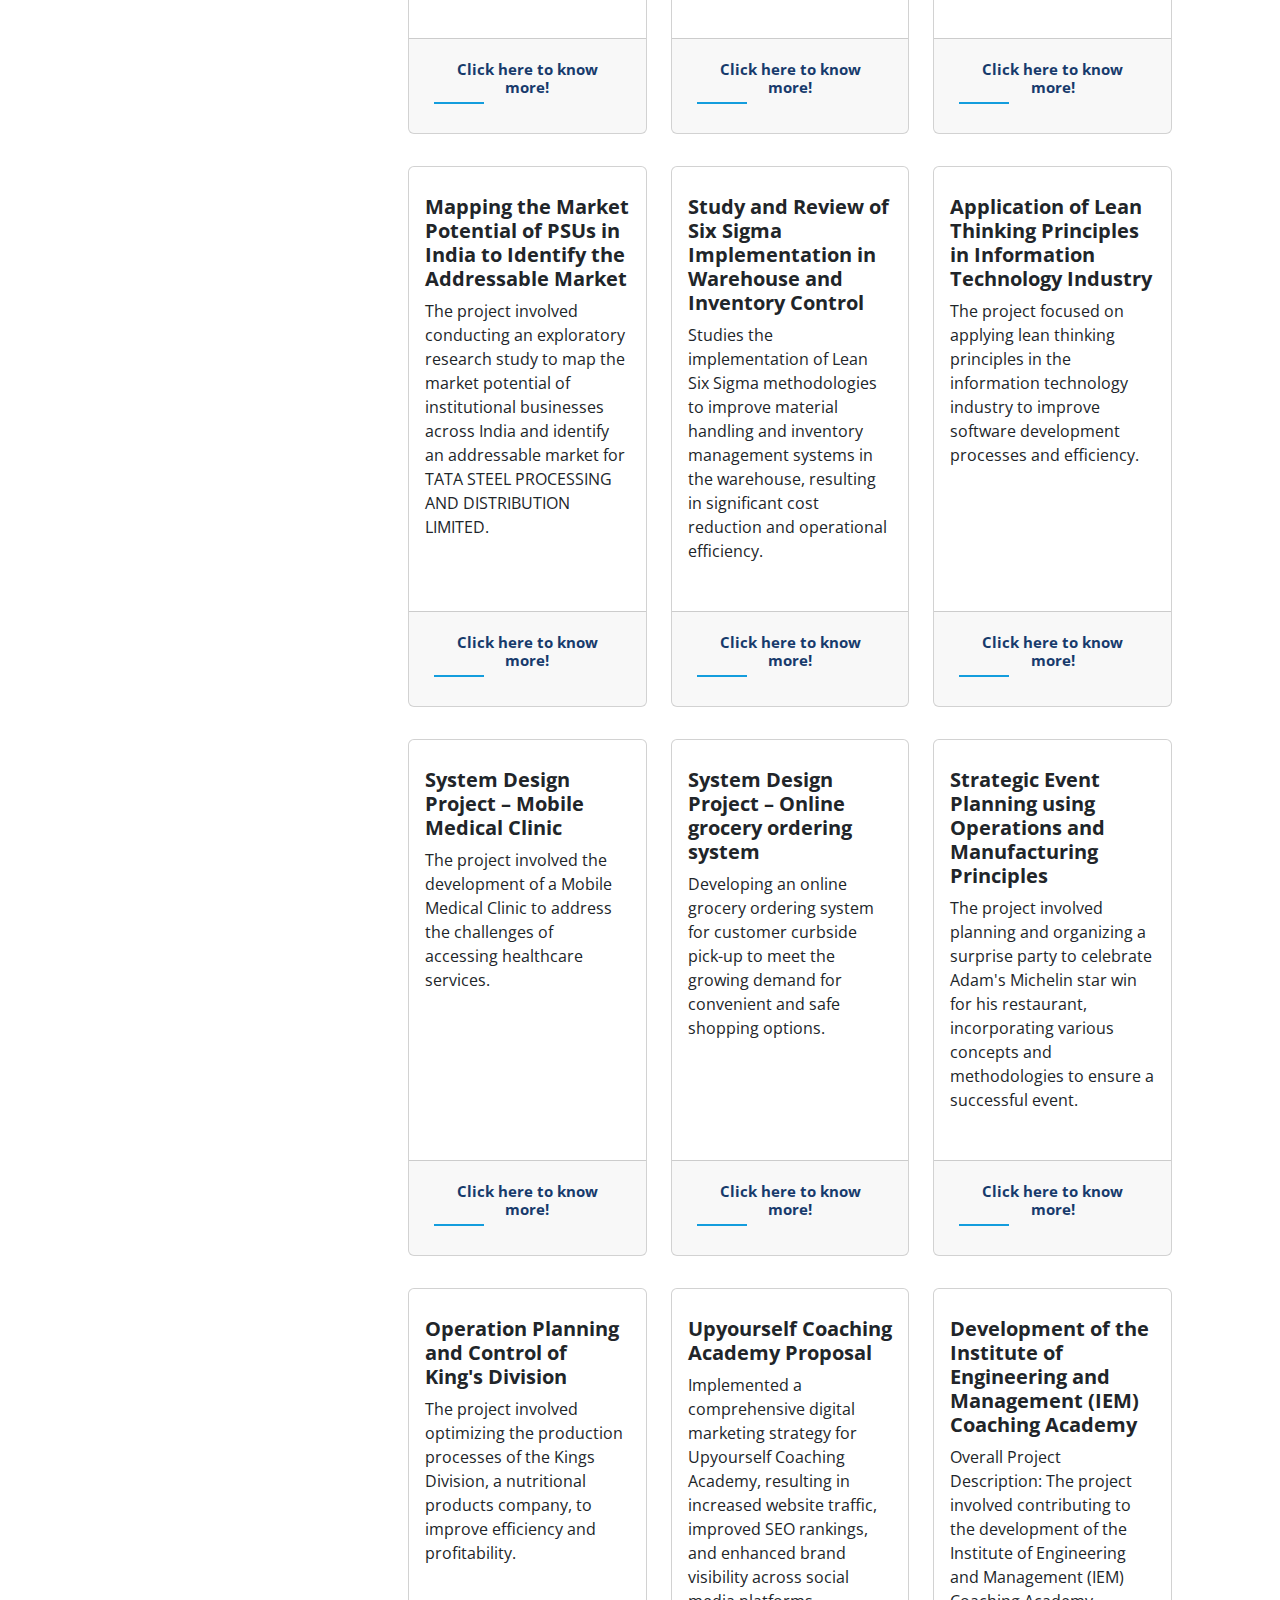
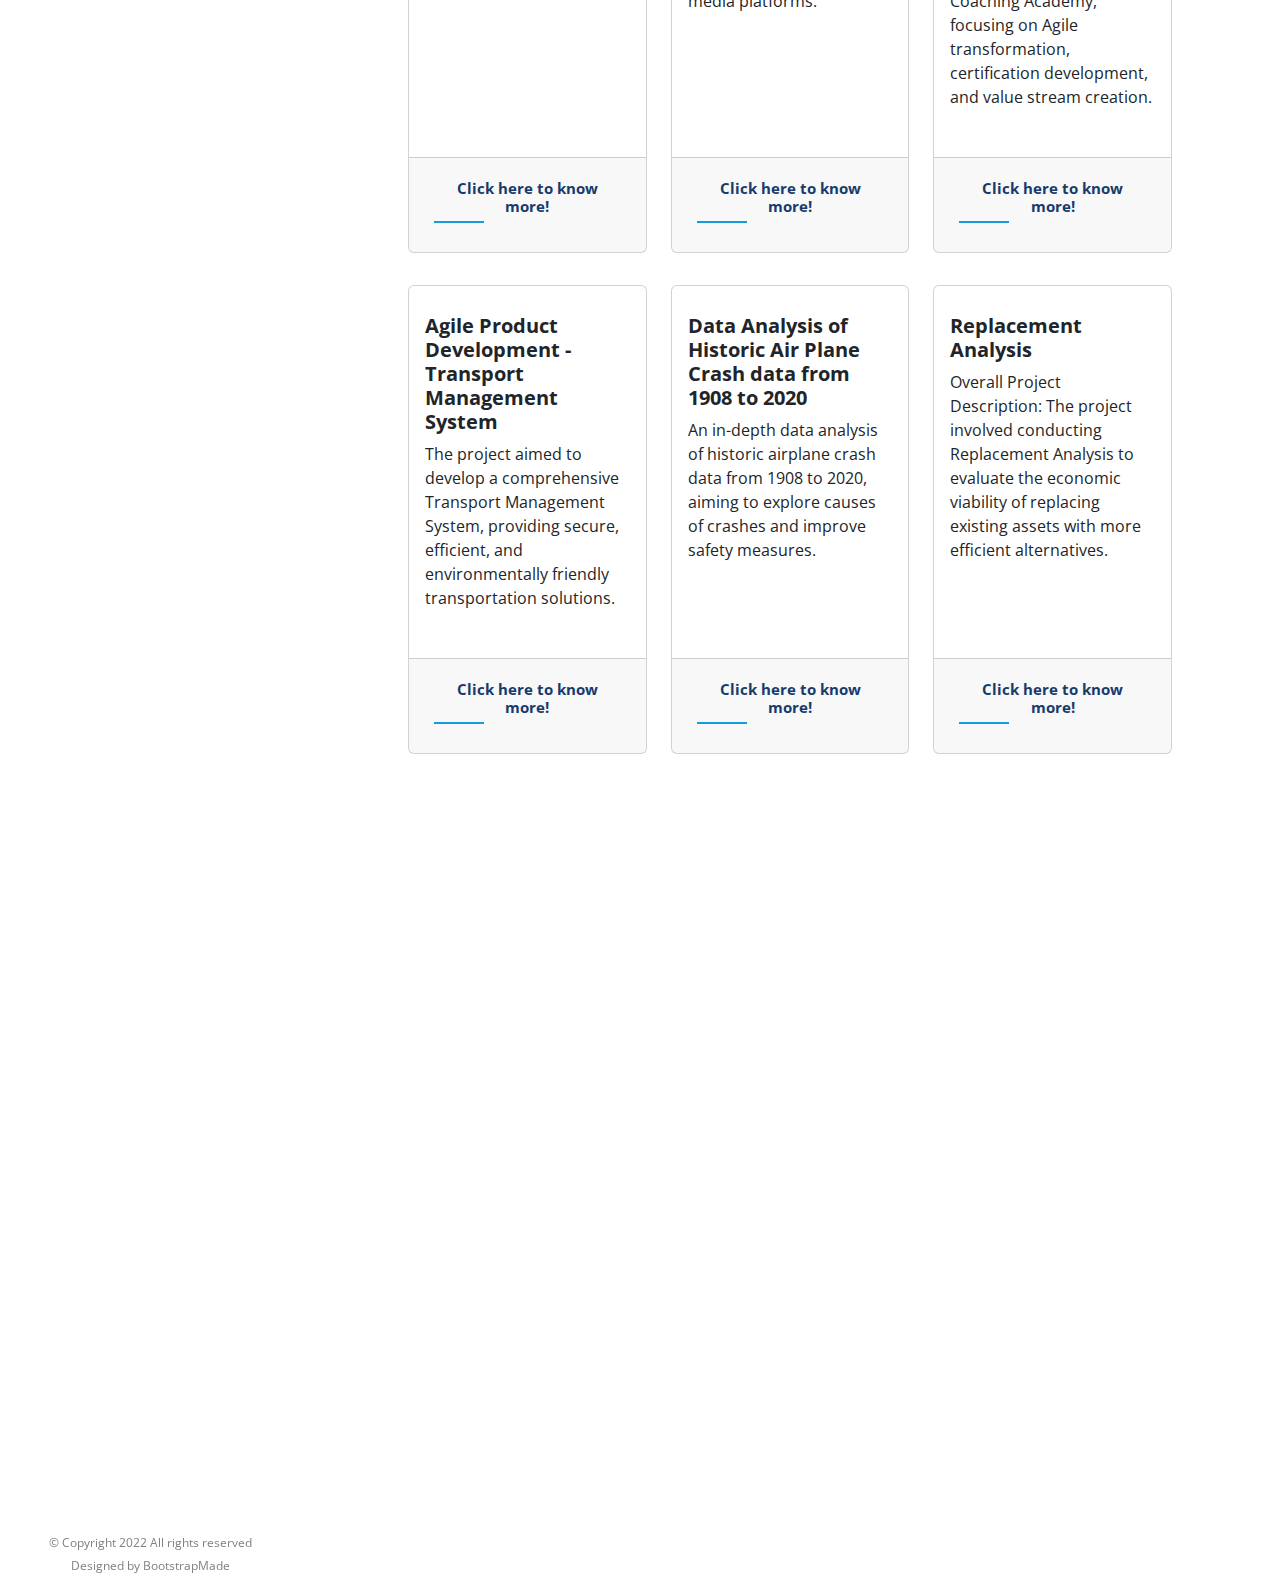
==== commit 1dcbc3db: "Update index.html" ====
--- a/index.html
+++ b/index.html
@@ -1467,10 +1467,6 @@
      
         <div class="section-title">
         </div>
-        <div>
-<iframe src="assets/img/calendly.png"  alt="" style="width: 70%;img: center;text-align: center;margin-left: auto;margin-right: auto;display: block;"></iframe>
-<a href="https://calendly.com/ajitligade/30min?month=2024-02"></a></div>
-</div>
     </section> 
 
 
--- a/assets/css/style.css
+++ b/assets/css/style.css
@@ -1315,17 +1315,18 @@
         }
 
         .popup button {
-            background-color: #4CAF50;
+            background-color: #149ddd;
             color: white;
             padding: 10px 20px;
             border: none;
             border-radius: 4px;
             cursor: pointer;
-            margin-top: 10px;
+            margin-top: 13px;
+            margin-left: 625px;
         }
 
         .popup button:hover {
-            background-color: #45a049;
+            background-color: #149ddd;
         }
 .aboutemetext{
   display: grid;
@@ -1342,4 +1343,46 @@
   font-size: 20px;
   padding-left: 20px;
 }
-}
+
+
+/*--------------------------------------------------------------
+# Section heading
+--------------------------------------------------------------*/
+titleheading {
+  padding: 50px 0;
+  overflow: hidden;
+}
+
+.titleheading-bg {
+  background: #f5f8fd;
+}
+
+.titleheading-title {
+  padding-bottom: 0px;
+}
+
+.titleheading-title h3 {
+  font-size: 15px;
+  font-weight: bold;
+  margin-bottom: 8px;
+  padding-bottom: 8px;
+  position: relative;
+  color: #173b6c;
+}
+
+.titleheading-title h3::after {
+  content: "";
+  position: absolute;
+  display: block;
+  width: 50px;
+  height: 2px;
+  background: #149ddd;
+  bottom: 0;
+  left: 0;
+}
+
+.titleheading-title p {
+  margin-bottom: 0;
+}
+
+}
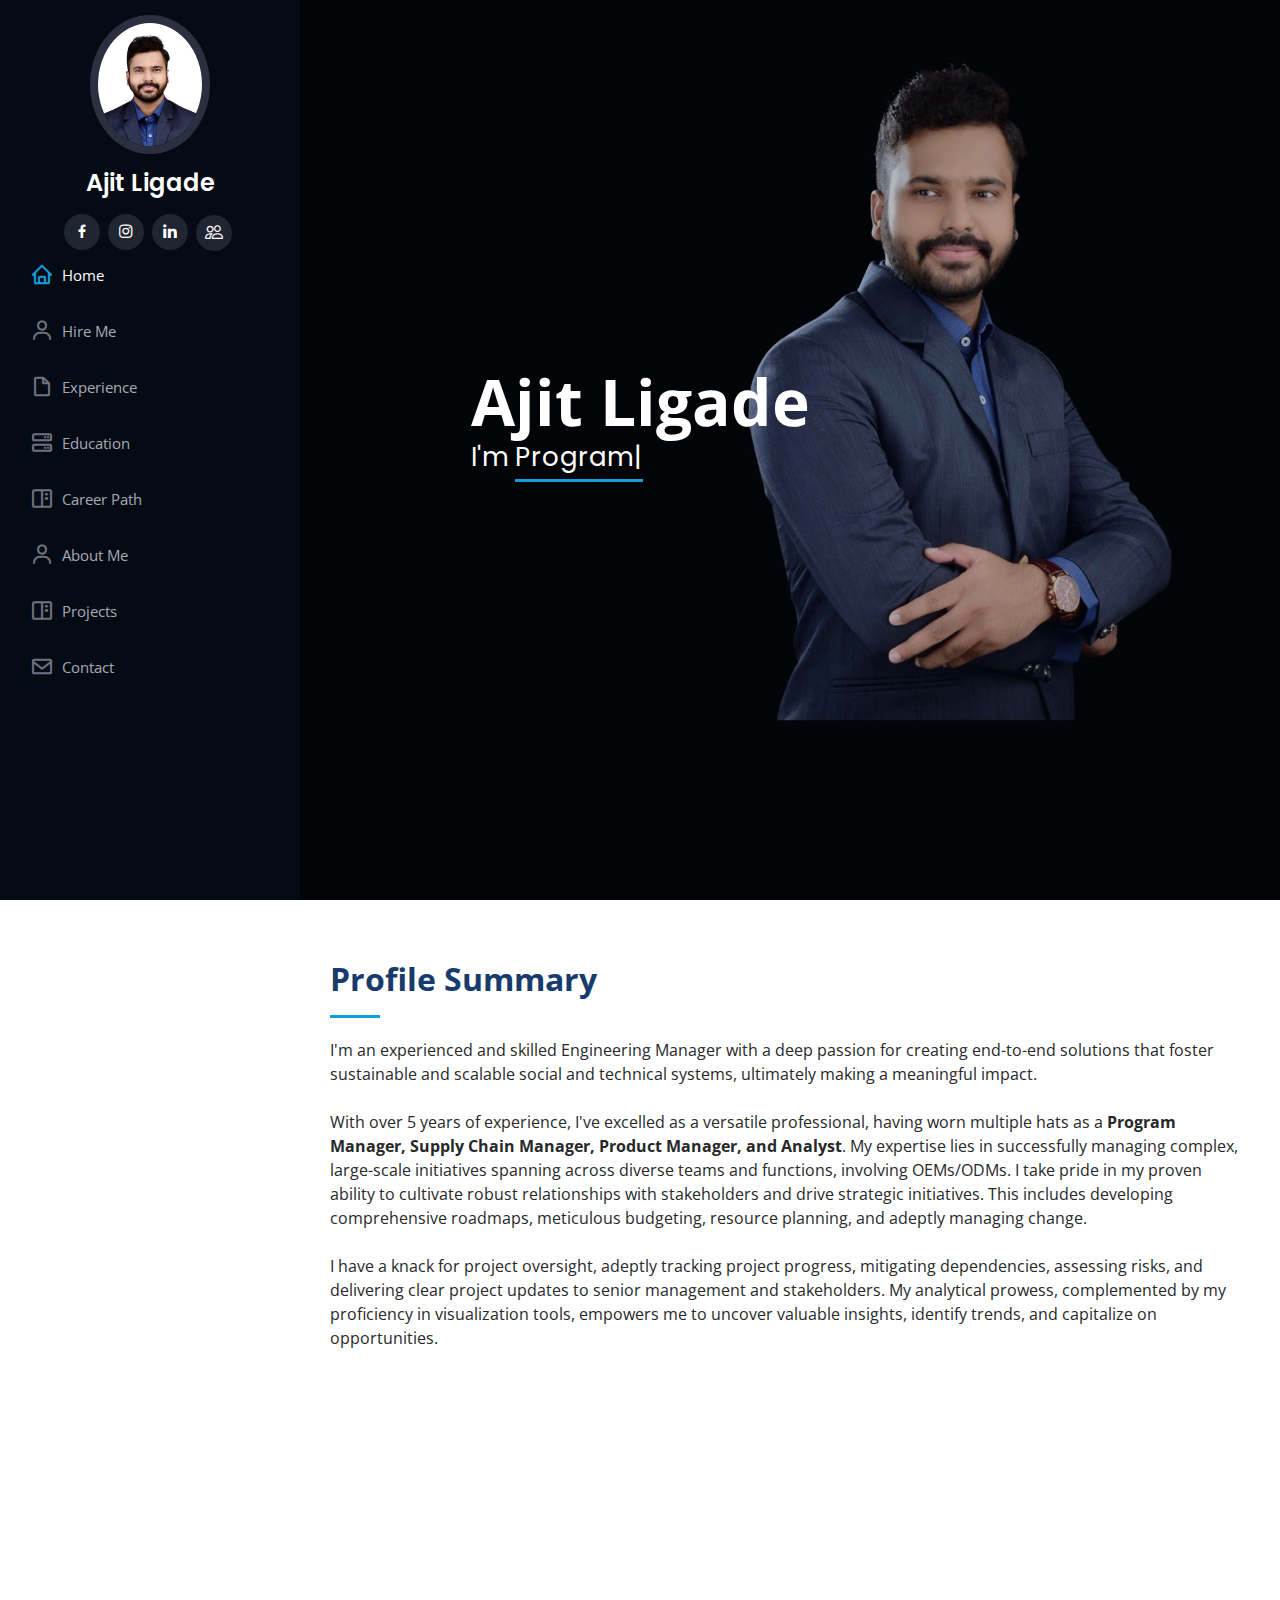
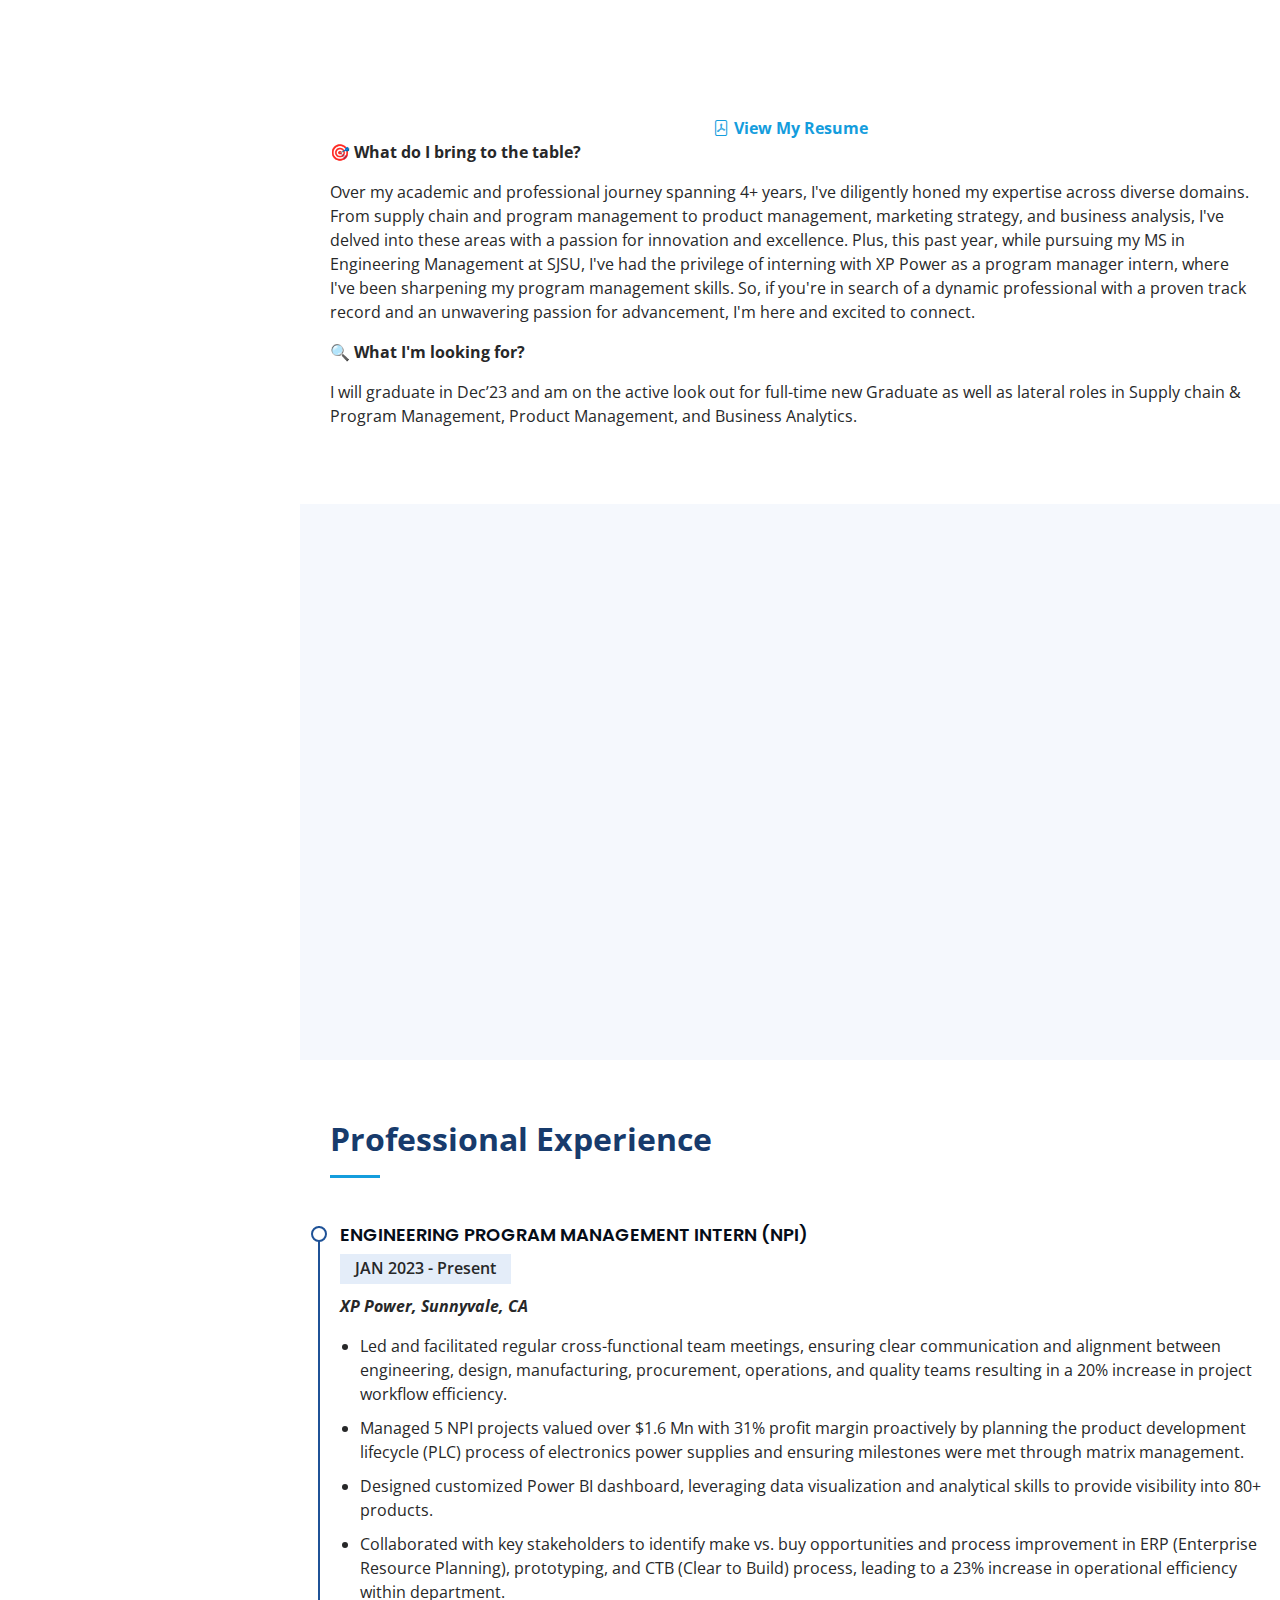
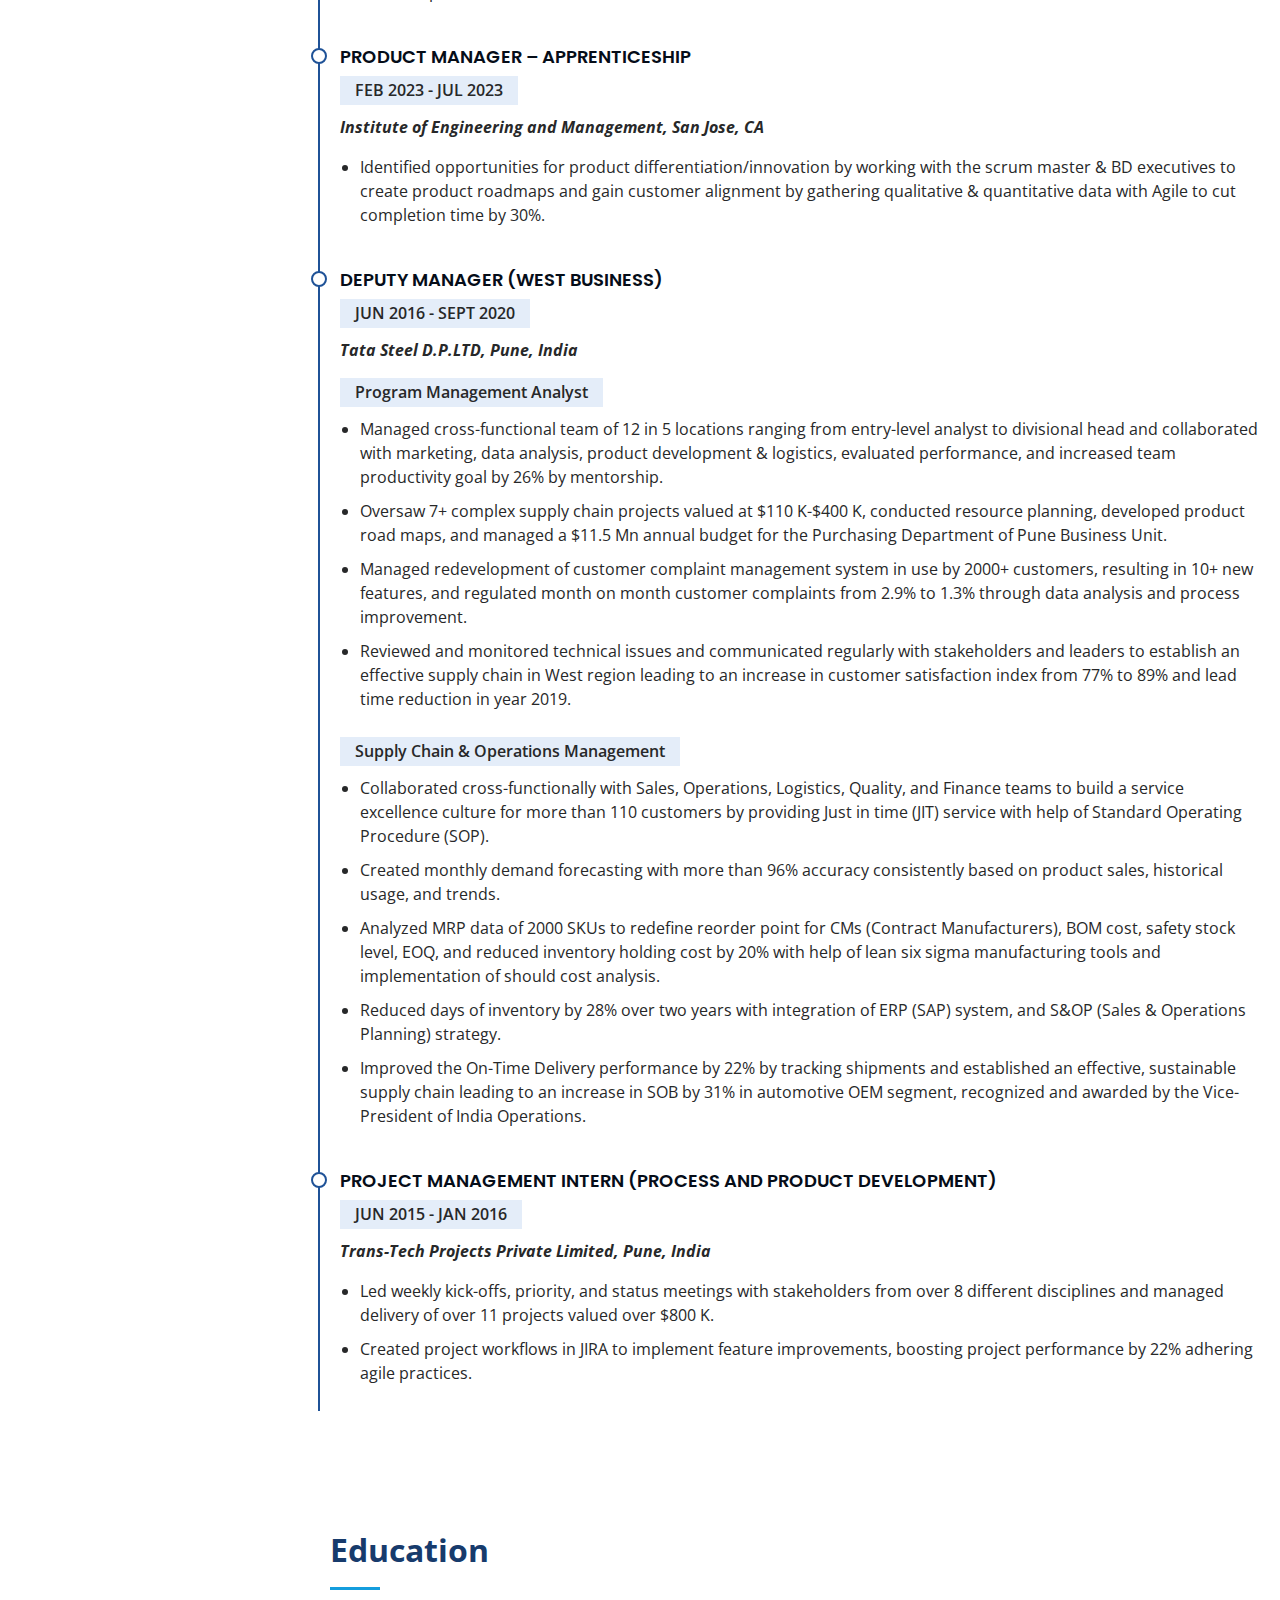
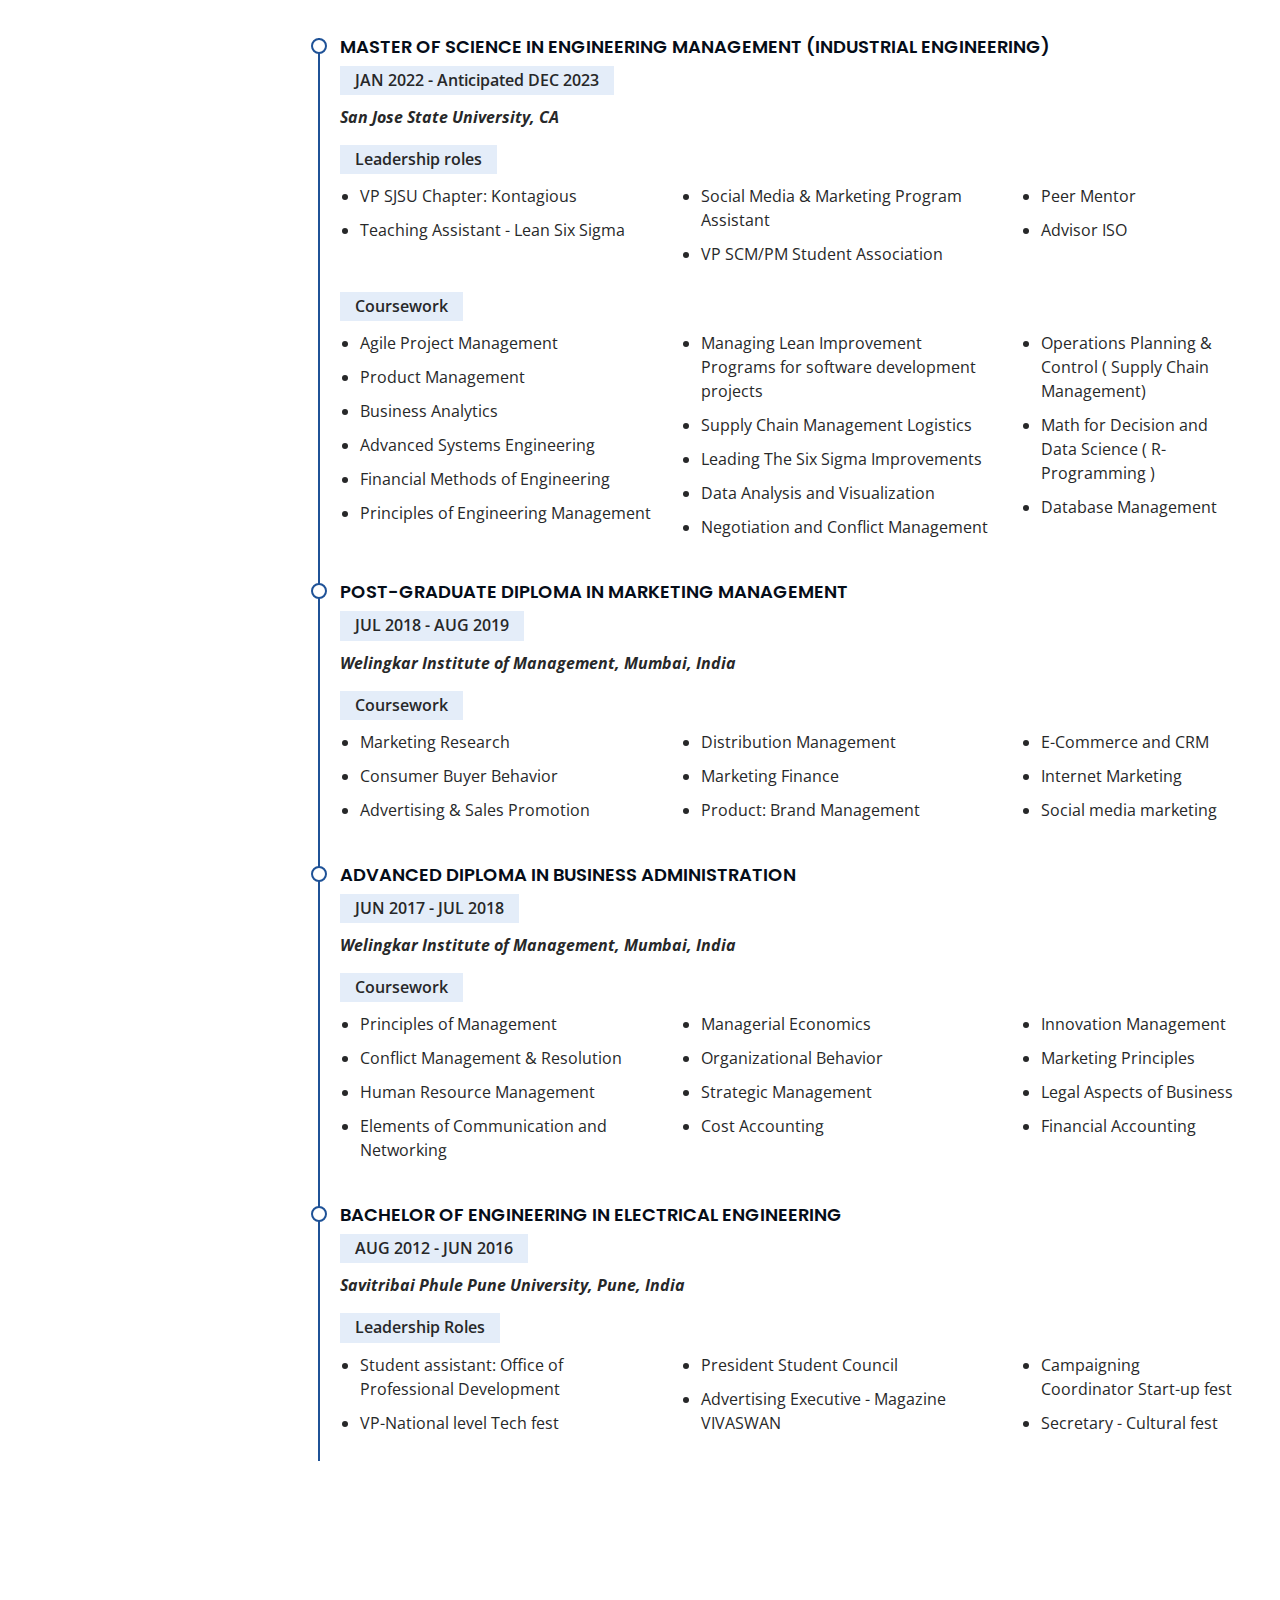
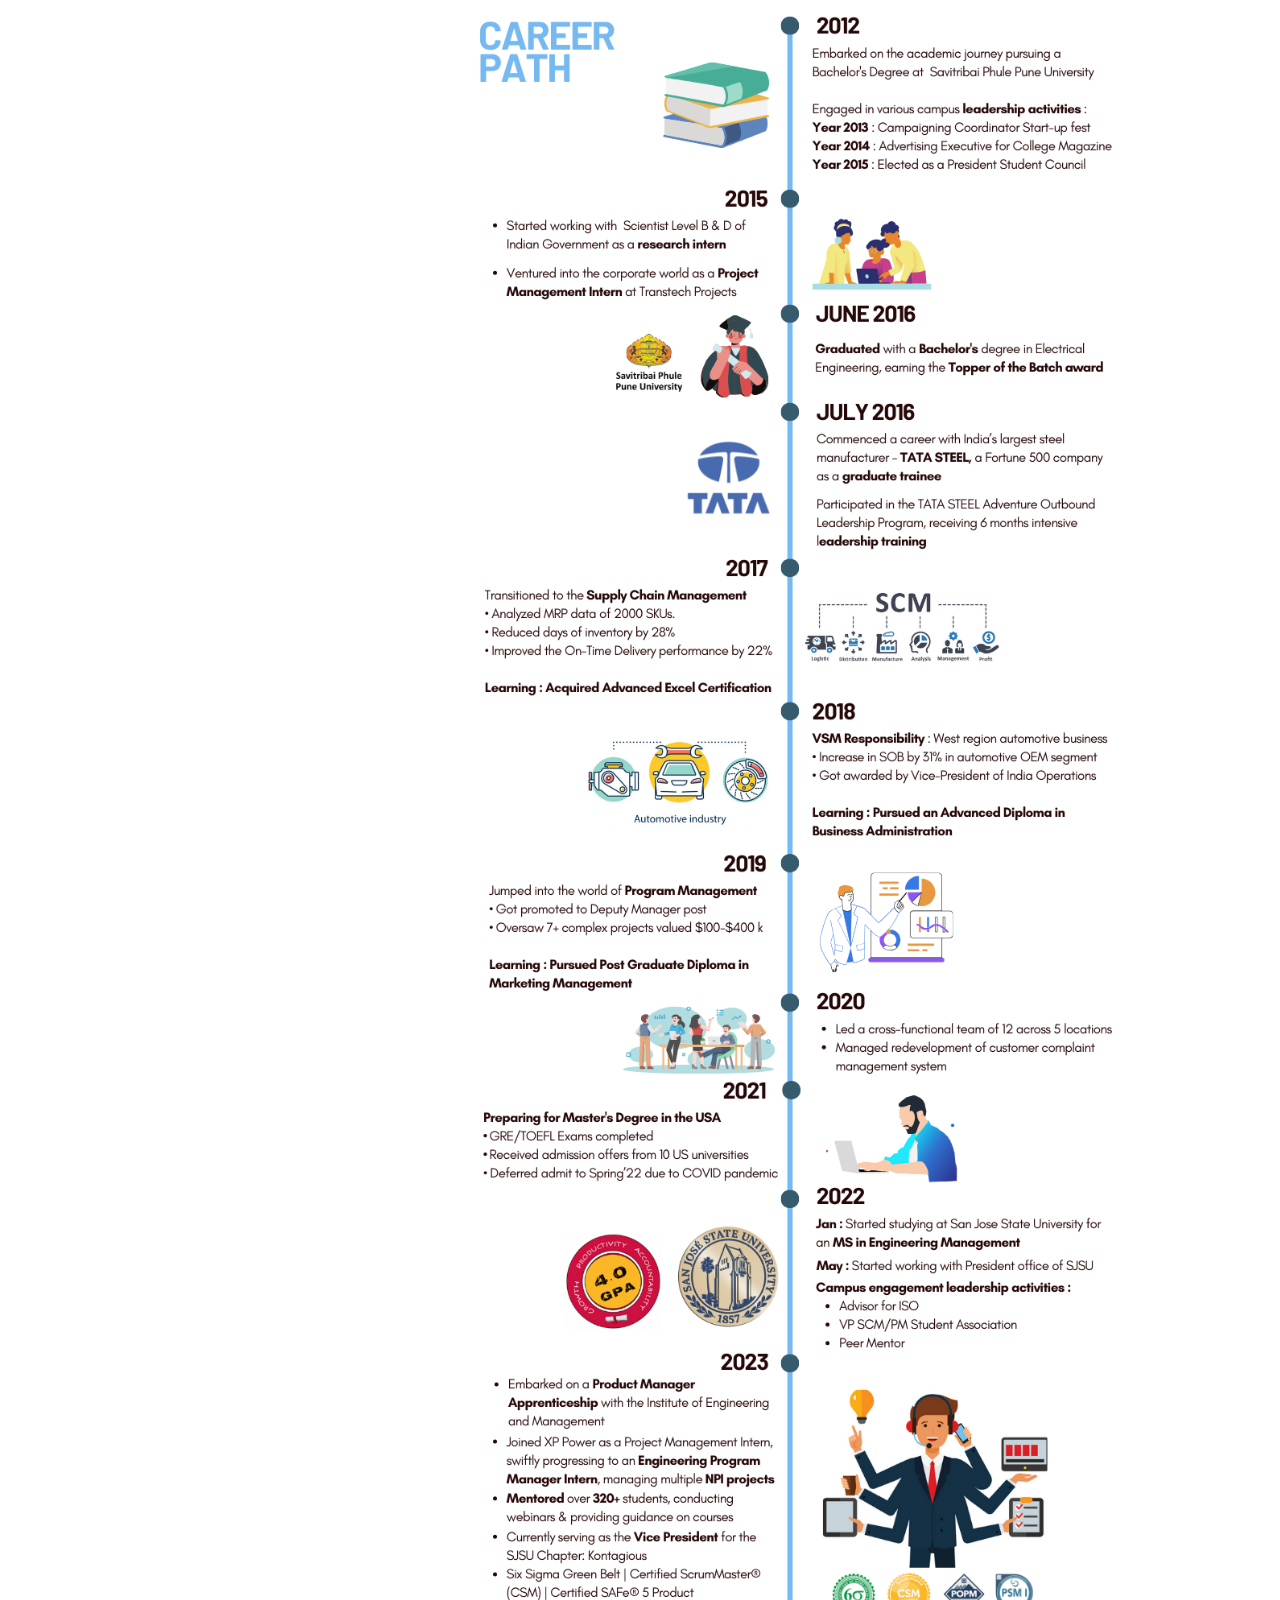
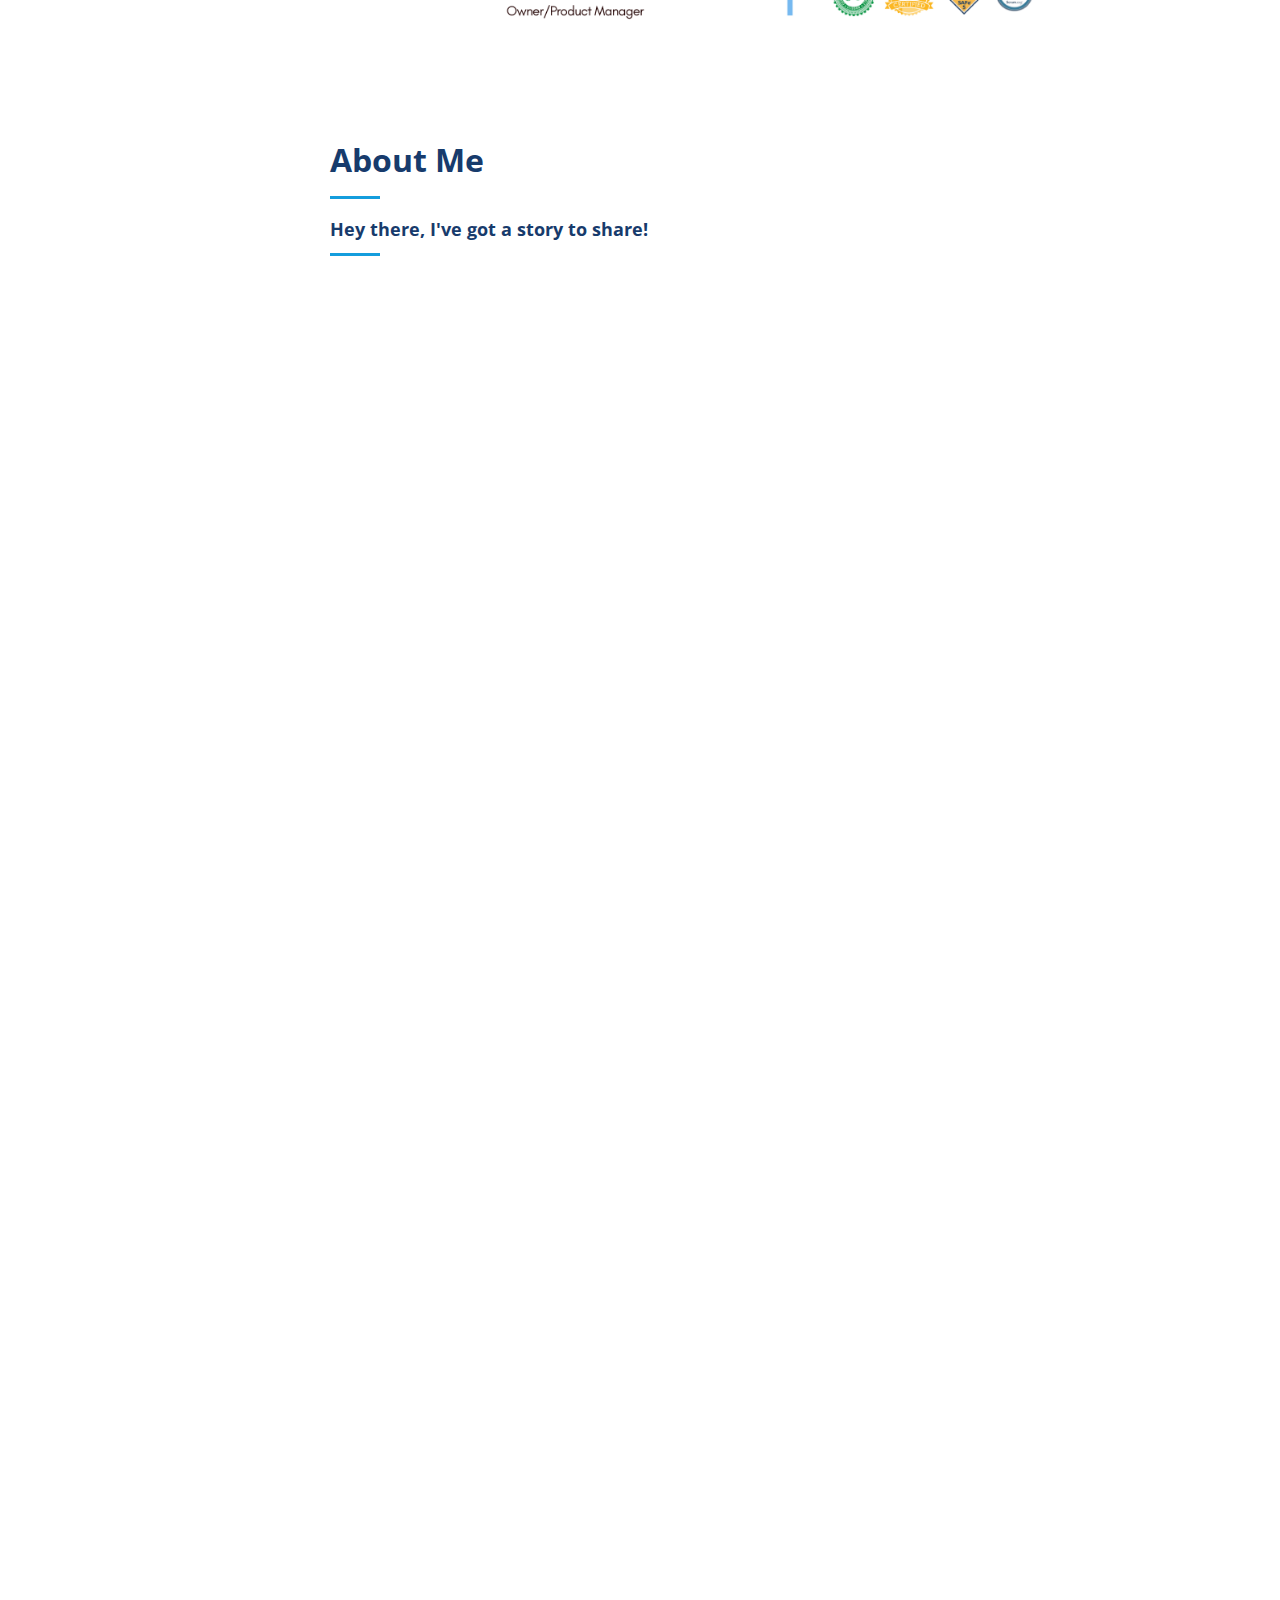
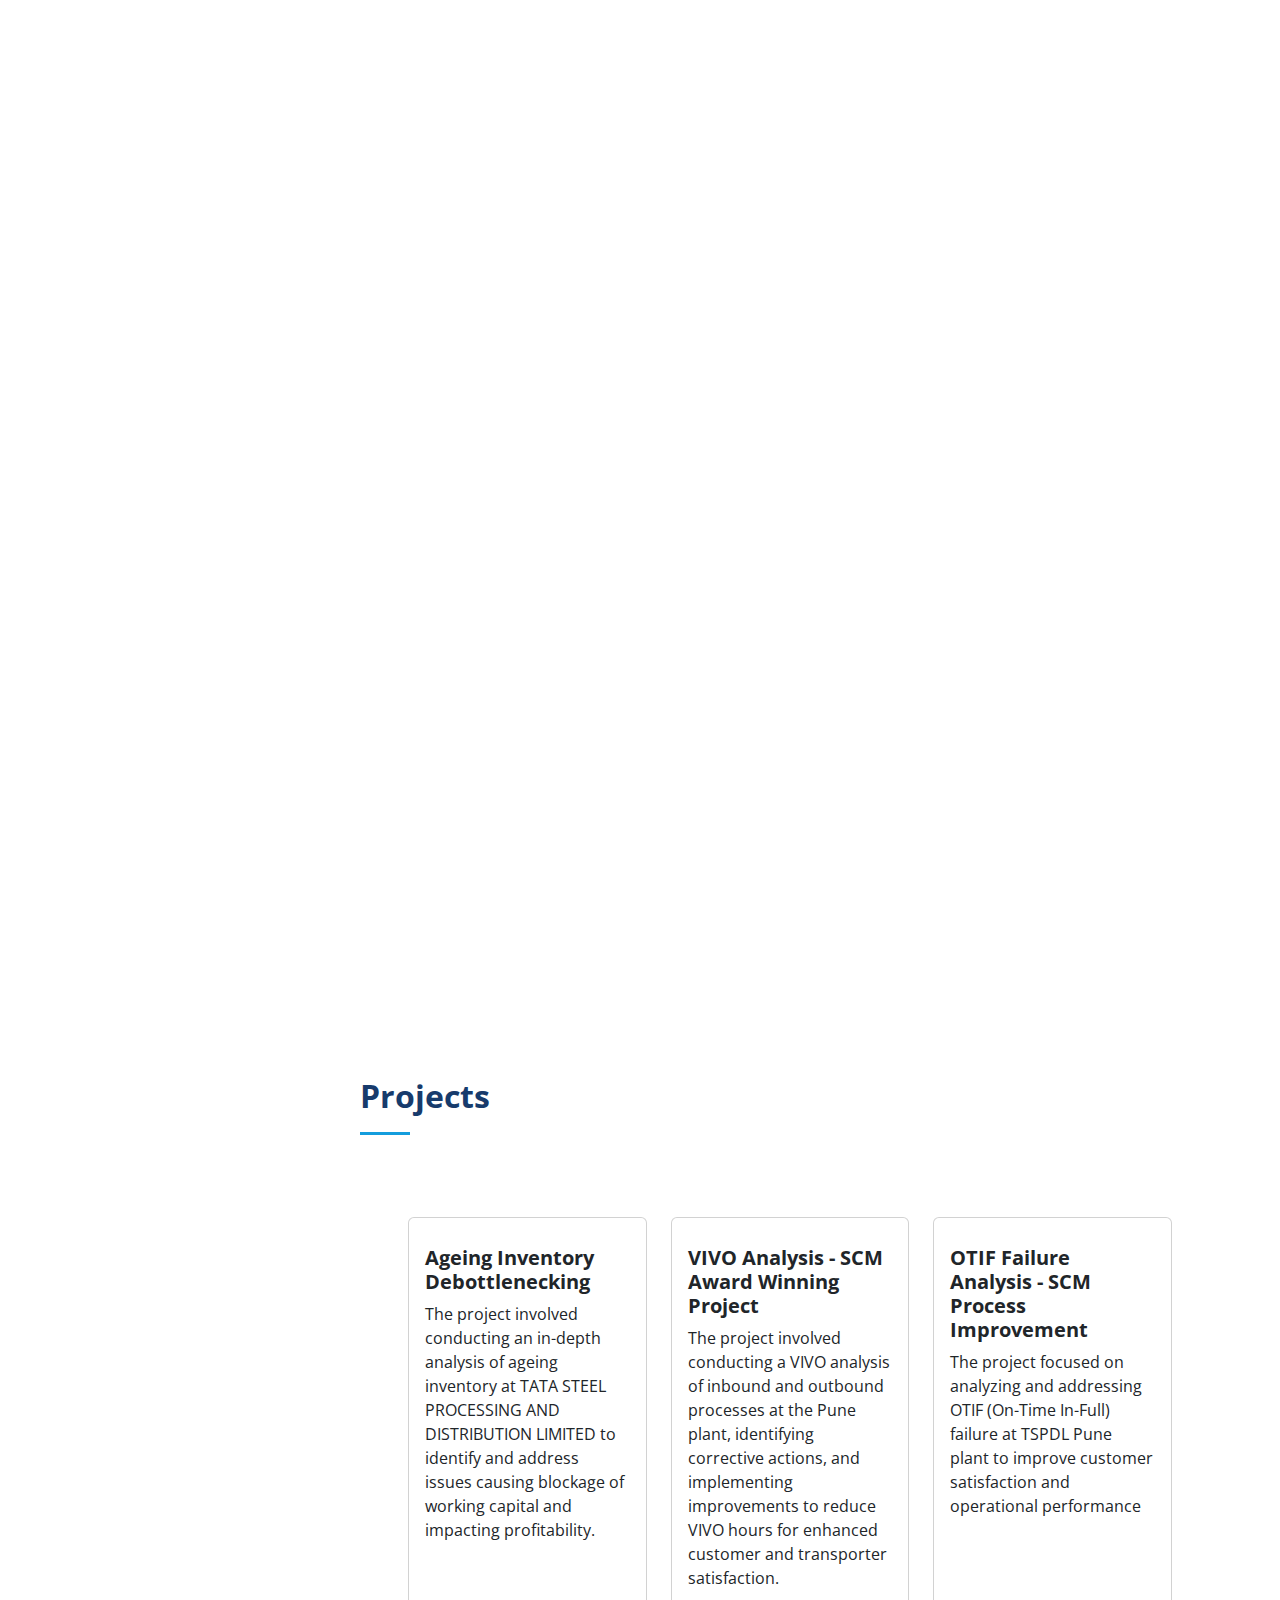
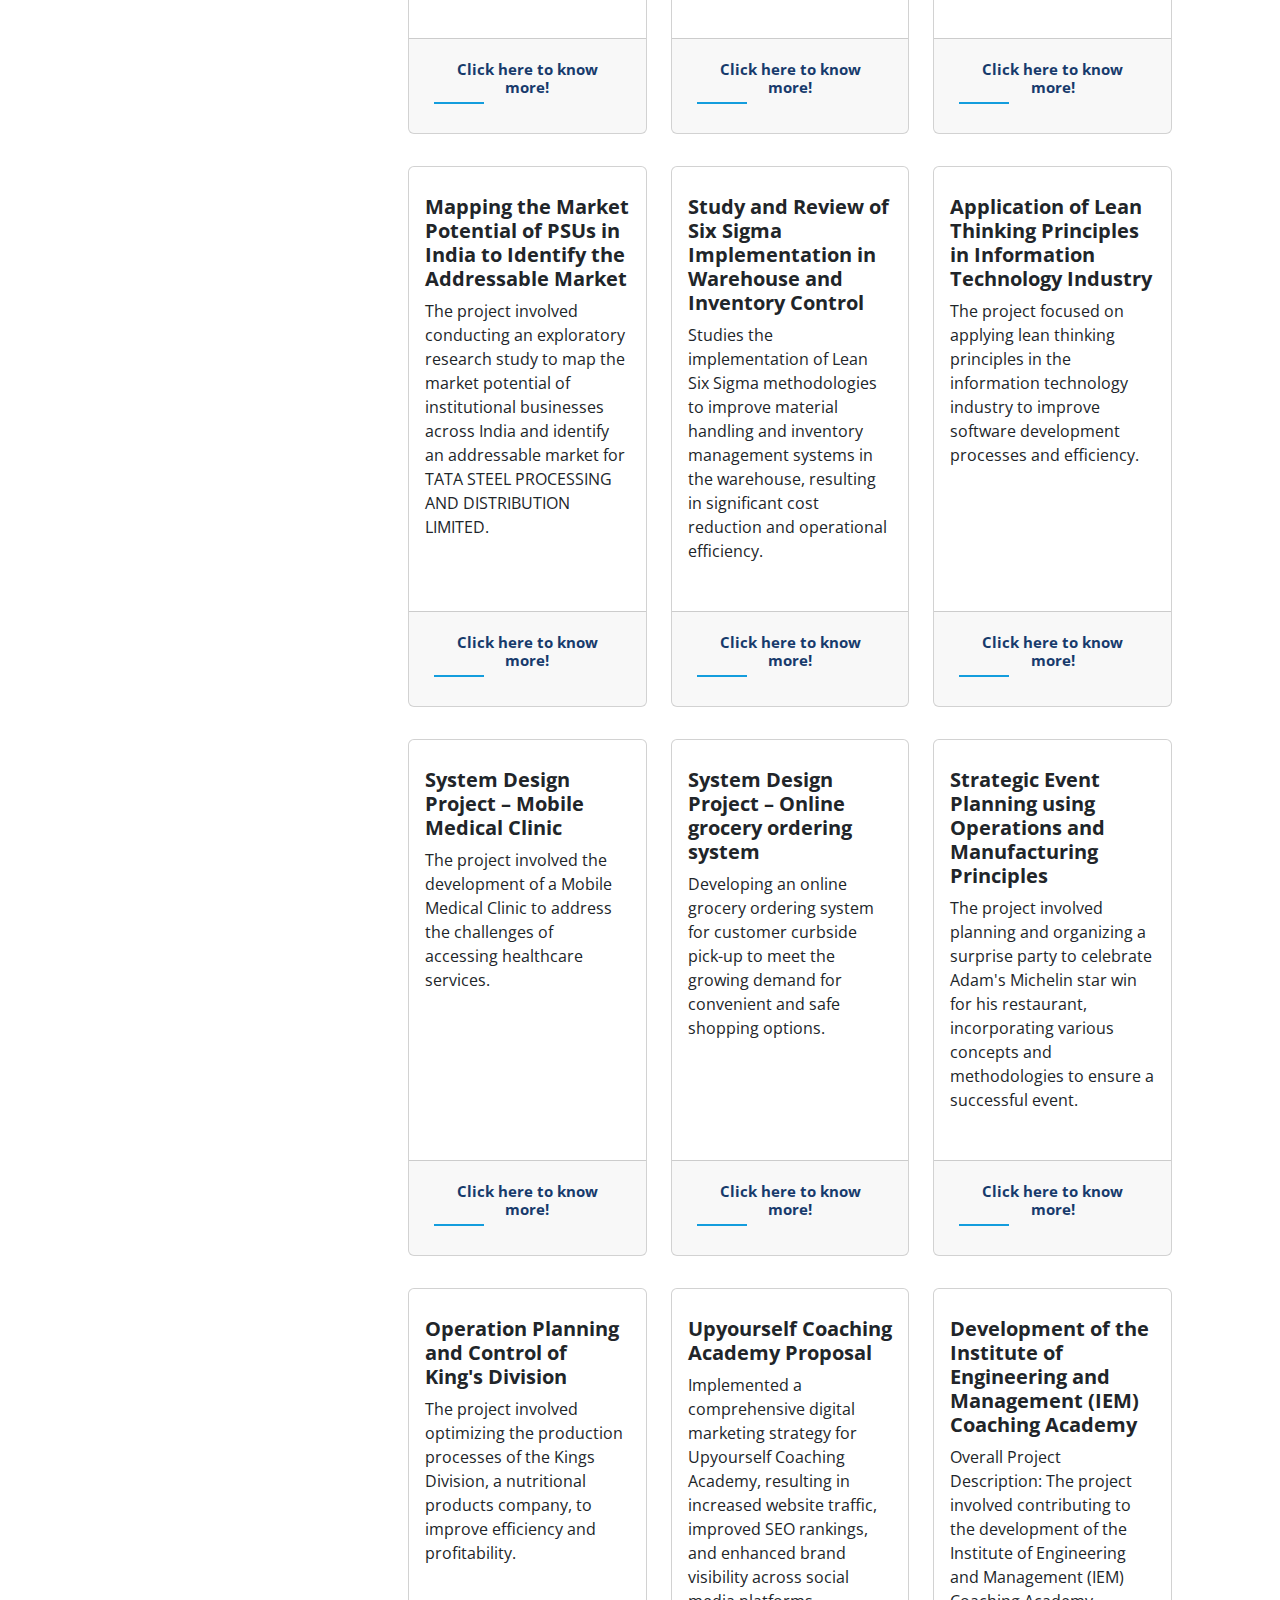
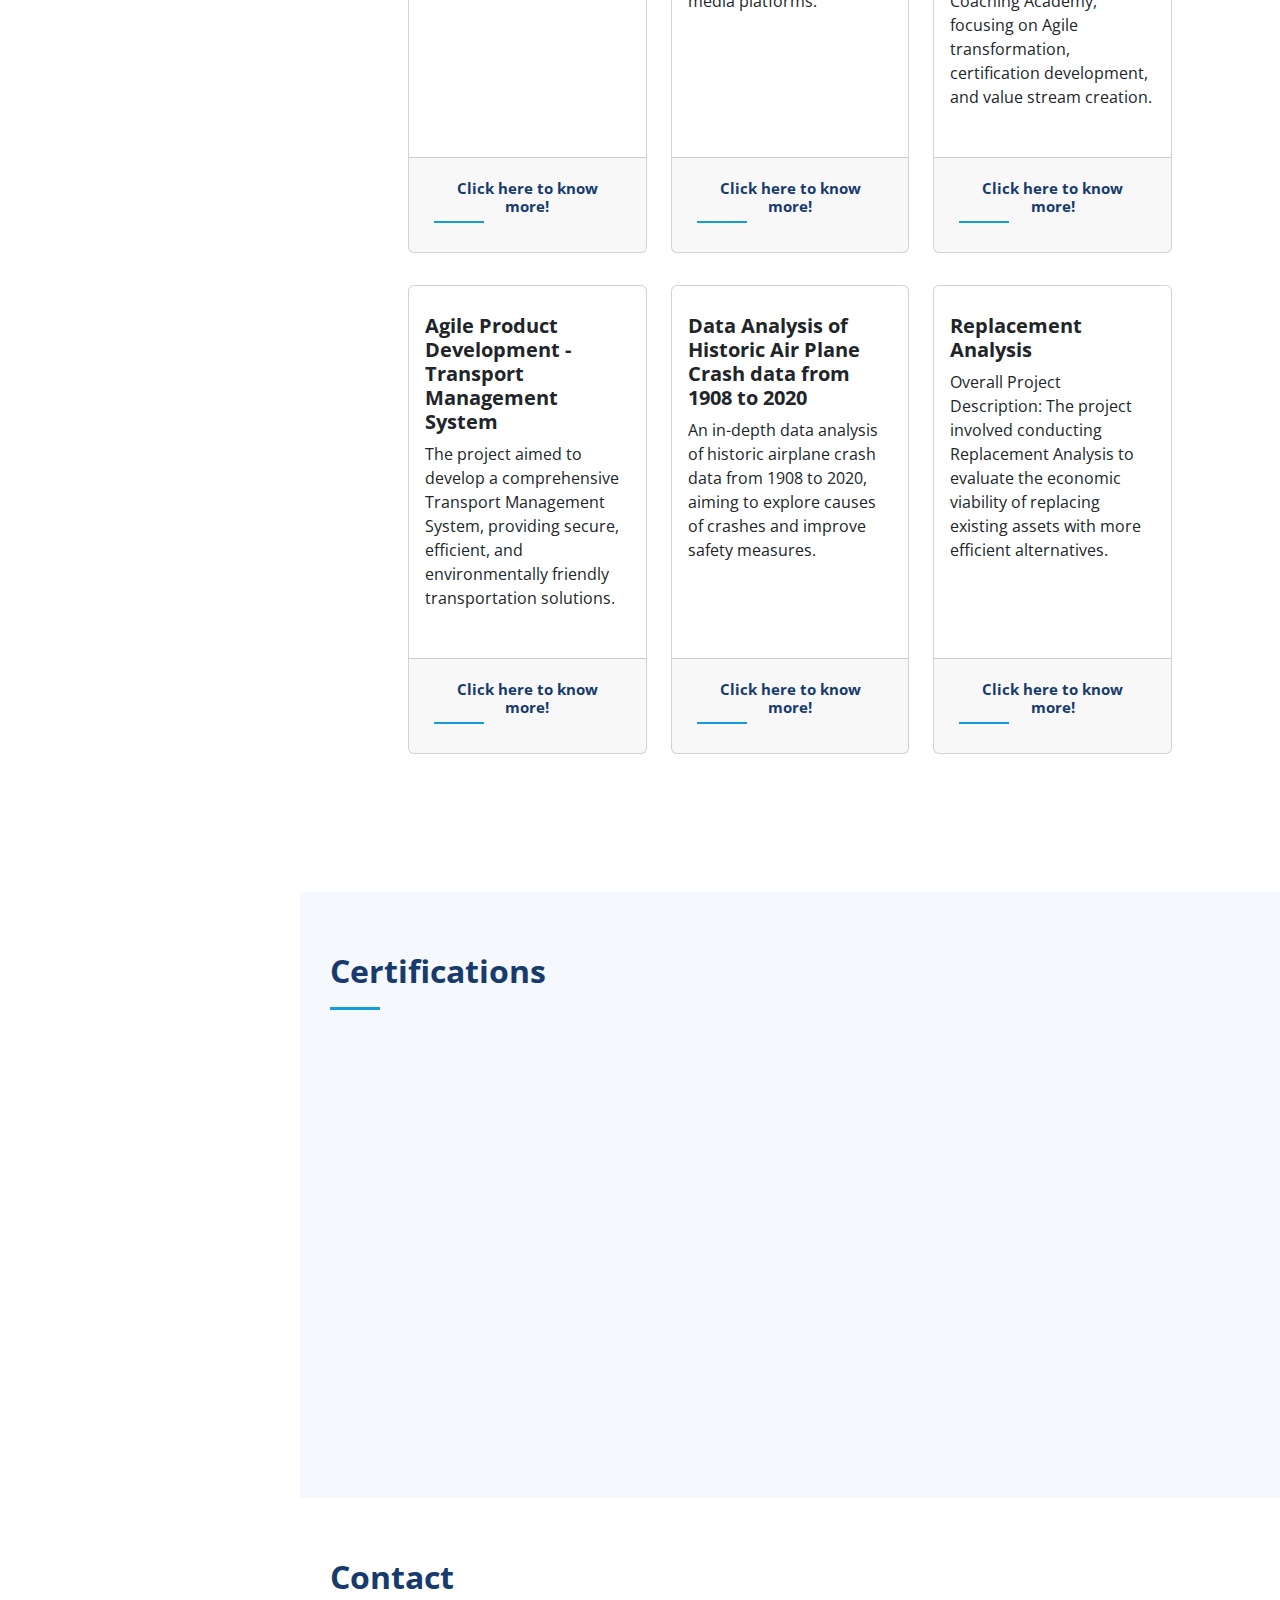
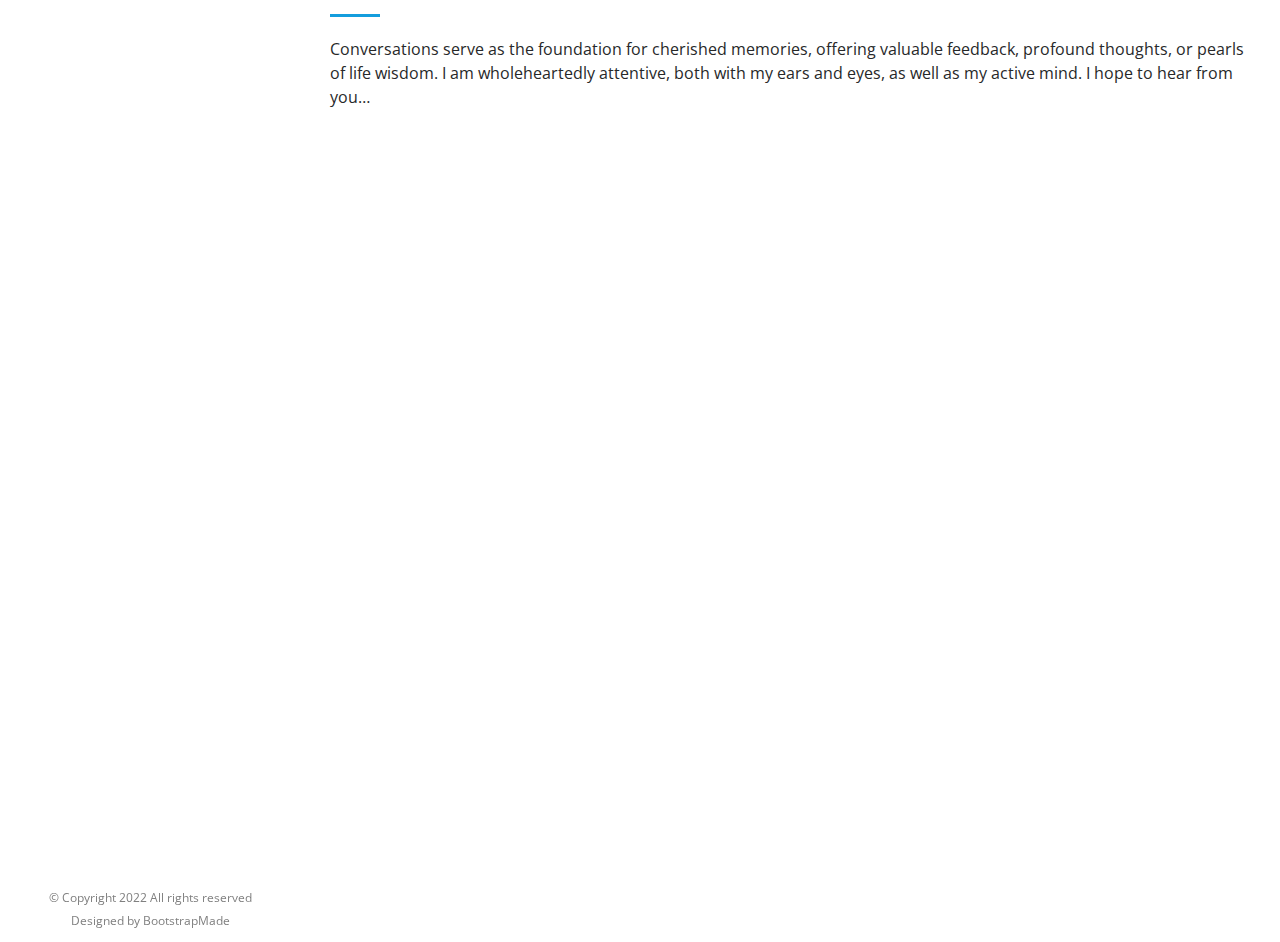
==== commit ea48969b: "Update index.html" ====
--- a/index.html
+++ b/index.html
@@ -1051,7 +1051,7 @@
     </div>
 
     <div class="overlay" id="overlay">
-    <div class="popup">
+    <div class="gslide-media gslide-image">
       <div class="section-title">
           <h3>Project Work Summary:</h3>
         <ul>
@@ -1414,8 +1414,218 @@
       </div>
     </section><!-- End Project Section -->
 
+
+    <section id="portfolio" class="portfolio section-bg">
+      <div class="container">
+
+        <div class="section-title">
+          <h2>Certifications</h2>
+        </div>
+
+        <!-- <div class="row" data-aos="fade-up">
+          <div class="col-lg-12 d-flex justify-content-center">
+            <ul id="portfolio-flters">
+              <li data-filter="*" class="filter-active">All</li>
+              <li data-filter=".filter-app">App</li>
+              <li data-filter=".filter-card">Card</li>
+              <li data-filter=".filter-web">Web</li>
+            </ul>
+          </div>
+        </div> -->
+
+        <div class="row portfolio-container" data-aos="fade-up" data-aos-delay="100">
+
+          <div class="col-lg-4 col-md-6 portfolio-item filter-app">
+            <div class="portfolio-wrap">
+              <img src="assets/img/certs/1.png" class="img-fluid" alt="">
+              <div class="portfolio-links">
+                <a href="assets/img/certs/1.png" data-gallery="portfolioGallery" class="portfolio-lightbox"><i class="bx bx-plus"></i></a>
+              </div>
+            </div>
+          </div>
+
+          <div class="col-lg-4 col-md-6 portfolio-item filter-web">
+            <div class="portfolio-wrap">
+              <img src="assets/img/certs/2.png" class="img-fluid" alt="">
+              <div class="portfolio-links">
+                <a href="assets/img/certs/2.png" data-gallery="portfolioGallery" class="portfolio-lightbox"><i class="bx bx-plus"></i></a>
+              </div>
+            </div>
+          </div>
+
+          <div class="col-lg-4 col-md-6 portfolio-item filter-app">
+            <div class="portfolio-wrap">
+              <img src="assets/img/certs/3.png" class="img-fluid" alt="">
+              <div class="portfolio-links">
+                <a href="assets/img/certs/3.png" data-gallery="portfolioGallery" class="portfolio-lightbox"><i class="bx bx-plus"></i></a>
+              </div>
+            </div>
+          </div>
+
+          <div class="col-lg-4 col-md-6 portfolio-item filter-card">
+            <div class="portfolio-wrap">
+              <img src="assets/img/certs/4.png" class="img-fluid" alt="">
+              <div class="portfolio-links">
+                <a href="assets/img/certs/4.png" data-gallery="portfolioGallery" class="portfolio-lightbox"><i class="bx bx-plus"></i></a>
+              </div>
+            </div>
+          </div>
+
+          <div class="col-lg-4 col-md-6 portfolio-item filter-card">
+            <div class="portfolio-wrap">
+              <img src="assets/img/certs/10.png" class="img-fluid" alt="">
+              <div class="portfolio-links">
+                <a href="assets/img/certs/10.png" data-gallery="portfolioGallery" class="portfolio-lightbox"><i class="bx bx-plus"></i></a>
+              </div>
+            </div>
+          </div>
+
+          <div class="col-lg-4 col-md-6 portfolio-item filter-app">
+            <div class="portfolio-wrap">
+              <img src="assets/img/certs/6.png" class="img-fluid" alt="">
+              <div class="portfolio-links">
+                <a href="assets/img/certs/6.png" data-gallery="portfolioGallery" class="portfolio-lightbox"><i class="bx bx-plus"></i></a>
+              </div>
+            </div>
+          </div>
+
+          <div class="col-lg-4 col-md-6 portfolio-item filter-card">
+            <div class="portfolio-wrap">
+              <img src="assets/img/certs/7.png" class="img-fluid" alt="">
+              <div class="portfolio-links">
+                <a href="assets/img/certs/7.png" data-gallery="portfolioGallery" class="portfolio-lightbox"><i class="bx bx-plus"></i></a>
+              </div>
+            </div>
+          </div>
+
+          <div class="col-lg-4 col-md-6 portfolio-item filter-card">
+            <div class="portfolio-wrap">
+              <img src="assets/img/certs/8.png" class="img-fluid" alt="">
+              <div class="portfolio-links">
+                <a href="assets/img/certs/8.png" data-gallery="portfolioGallery" class="portfolio-lightbox"><i class="bx bx-plus"></i></a>
+              </div>
+            </div>
+          </div>
+
+          <div class="col-lg-4 col-md-6 portfolio-item filter-web">
+            <div class="portfolio-wrap">
+              <img src="assets/img/certs/11.png" class="img-fluid" alt="">
+              <div class="portfolio-links">
+                <a href="assets/img/certs/11.png" data-gallery="portfolioGallery" class="portfolio-lightbox"><i class="bx bx-plus"></i></a>
+              </div>
+            </div>
+          </div>
+
+          <div class="col-lg-4 col-md-6 portfolio-item filter-web">
+            <div class="portfolio-wrap">
+              <img src="assets/img/certs/12.png" class="img-fluid" alt="">
+              <div class="portfolio-links">
+                <a href="assets/img/certs/12.png" data-gallery="portfolioGallery" class="portfolio-lightbox"><i class="bx bx-plus"></i></a>
+              </div>
+            </div>
+          </div>
+
+          <div class="col-lg-4 col-md-6 portfolio-item filter-web">
+            <div class="portfolio-wrap">
+              <img src="assets/img/certs/13.png" class="img-fluid" alt="">
+              <div class="portfolio-links">
+                <a href="assets/img/certs/13.png" data-gallery="portfolioGallery" class="portfolio-lightbox"><i class="bx bx-plus"></i></a>
+              </div>
+            </div>
+          </div>
+
+          <div class="col-lg-4 col-md-6 portfolio-item filter-web">
+            <div class="portfolio-wrap">
+              <img src="assets/img/certs/14.png" class="img-fluid" alt="">
+              <div class="portfolio-links">
+                <a href="assets/img/certs/14.png" data-gallery="portfolioGallery" class="portfolio-lightbox"><i class="bx bx-plus"></i></a>
+              </div>
+            </div>
+          </div>
+
+          <div class="col-lg-4 col-md-6 portfolio-item filter-web">
+            <div class="portfolio-wrap">
+              <img src="assets/img/certs/15.png" class="img-fluid" alt="">
+              <div class="portfolio-links">
+                <a href="assets/img/certs/15.png" data-gallery="portfolioGallery" class="portfolio-lightbox"><i class="bx bx-plus"></i></a>
+              </div>
+            </div>
+          </div>
+
+          <div class="col-lg-4 col-md-6 portfolio-item filter-web">
+            <div class="portfolio-wrap">
+              <img src="assets/img/certs/16.png" class="img-fluid" alt="">
+              <div class="portfolio-links">
+                <a href="assets/img/certs/16.png" data-gallery="portfolioGallery" class="portfolio-lightbox"><i class="bx bx-plus"></i></a>
+              </div>
+            </div>
+          </div>
+
+          <div class="col-lg-4 col-md-6 portfolio-item filter-web">
+            <div class="portfolio-wrap">
+              <img src="assets/img/certs/17.png" class="img-fluid" alt="">
+              <div class="portfolio-links">
+                <a href="assets/img/certs/17.png" data-gallery="portfolioGallery" class="portfolio-lightbox"><i class="bx bx-plus"></i></a>
+              </div>
+            </div>
+          </div>
+
+          <div class="col-lg-4 col-md-6 portfolio-item filter-web">
+            <div class="portfolio-wrap">
+              <img src="assets/img/certs/18.png" class="img-fluid" alt="">
+              <div class="portfolio-links">
+                <a href="assets/img/certs/18.png" data-gallery="portfolioGallery" class="portfolio-lightbox"><i class="bx bx-plus"></i></a>
+              </div>
+            </div>
+          </div>
+
+
+          <div class="col-lg-4 col-md-6 portfolio-item filter-web">
+            <div class="portfolio-wrap">
+              <img src="assets/img/certs/20.png" class="img-fluid" alt="">
+              <div class="portfolio-links">
+                <a href="assets/img/certs/20.png" data-gallery="portfolioGallery" class="portfolio-lightbox"><i class="bx bx-plus"></i></a>
+              </div>
+            </div>
+          </div>
+
+          <div class="col-lg-4 col-md-6 portfolio-item filter-web">
+            <div class="portfolio-wrap">
+              <img src="assets/img/certs/9.png" class="img-fluid" alt="">
+              <div class="portfolio-links">
+                <a href="assets/img/certs/9.png" data-gallery="portfolioGallery" class="portfolio-lightbox"><i class="bx bx-plus"></i></a>
+              </div>
+            </div>
+          </div>
+
+
+          <div class="col-lg-4 col-md-6 portfolio-item filter-web">
+            <div class="portfolio-wrap">
+              <img src="assets/img/certs/21.png" class="img-fluid" alt="">
+              <div class="portfolio-links">
+                <a href="assets/img/certs/21.png" data-gallery="portfolioGallery" class="portfolio-lightbox"><i class="bx bx-plus"></i></a>
+              </div>
+            </div>
+          </div>
+
+          <div class="col-lg-4 col-md-6 portfolio-item filter-web">
+            <div class="portfolio-wrap">
+              <img src="assets/img/certs/22.png" class="img-fluid" alt="">
+              <div class="portfolio-links">
+                <a href="assets/img/certs/22.png" data-gallery="portfolioGallery" class="portfolio-lightbox"><i class="bx bx-plus"></i></a>
+              </div>
+            </div>
+          </div>
+
+        
+        </div>
+
+      </div>
+    </section><!-- End Portfolio Section -->
+
+
     <!-- ======= Contact Section ======= -->
-    <section id="contact" class="contact">
+   <!--  <section id="contact" class="contact">
       <div class="container">
         <div data-aos="fade-up">
         <div class="section-title">
@@ -1467,9 +1677,79 @@
      
         <div class="section-title">
         </div>
+</div>
     </section> 
 
-
+ -->
+
+<section id="contact" class="contact">
+      <div class="container">
+
+        <div class="section-title">
+          <h2>Contact</h2>
+          <p>Conversations serve as the foundation for cherished memories, offering valuable feedback, profound thoughts, or pearls of life wisdom. I am wholeheartedly attentive, both with my ears and eyes, as well as my active mind. I hope to hear from you…</p>
+        </div>
+
+        <div class="row" data-aos="fade-in">
+
+          <div class="col-lg-5 d-flex align-items-stretch">
+            <div class="info">
+              <div class="address">
+                <i class="bi bi-geo-alt"></i>
+                <h4>Location:</h4>
+                <p>San Jose, CA</p>
+              </div>
+
+              <div class="email">
+                <i class="bi bi-envelope"></i>
+                <h4>Email:</h4>
+                <p>ajitligade7@gmail.com</p>
+              </div>
+
+              <div class="phone">
+                <i class="bi bi-phone"></i>
+                <h4>Call:</h4>
+                <p>+1 (707)-740-1717</p>
+              </div>
+
+              <iframe src="https://www.google.com/maps/embed?pb=!1m14!1m8!1m3!1d12097.433213460943!2d-74.0062269!3d40.7101282!3m2!1i1024!2i768!4f13.1!3m3!1m2!1s0x0%3A0xb89d1fe6bc499443!2sDowntown+Conference+Center!5e0!3m2!1smk!2sbg!4v1539943755621" frameborder="0" style="border:0; width: 100%; height: 290px;" allowfullscreen></iframe>
+            </div>
+
+          </div>
+
+          <div class="col-lg-7 mt-5 mt-lg-0 d-flex align-items-stretch">
+            <form action="forms/contact.php" method="post" role="form" class="php-email-form">
+              <div class="row">
+                <div class="form-group col-md-6">
+                  <label for="name">Your Name</label>
+                  <input type="text" name="name" class="form-control" id="name" required>
+                </div>
+                <div class="form-group col-md-6">
+                  <label for="name">Your Email</label>
+                  <input type="email" class="form-control" name="email" id="email" required>
+                </div>
+              </div>
+              <div class="form-group">
+                <label for="name">Subject</label>
+                <input type="text" class="form-control" name="subject" id="subject" required>
+              </div>
+              <div class="form-group">
+                <label for="name">Message</label>
+                <textarea class="form-control" name="message" rows="10" required></textarea>
+              </div>
+              <div class="my-3">
+                <div class="loading">Loading</div>
+                <div class="error-message"></div>
+                <div class="sent-message">Your message has been sent. Thank you!</div>
+              </div>
+              <div class="text-center"><button type="submit">Send Message</button></div>
+            </form>
+          </div>
+
+        </div>
+
+      </div>
+    </section><!-- End Contact Section -->
 
   </main><!-- End #main -->
 
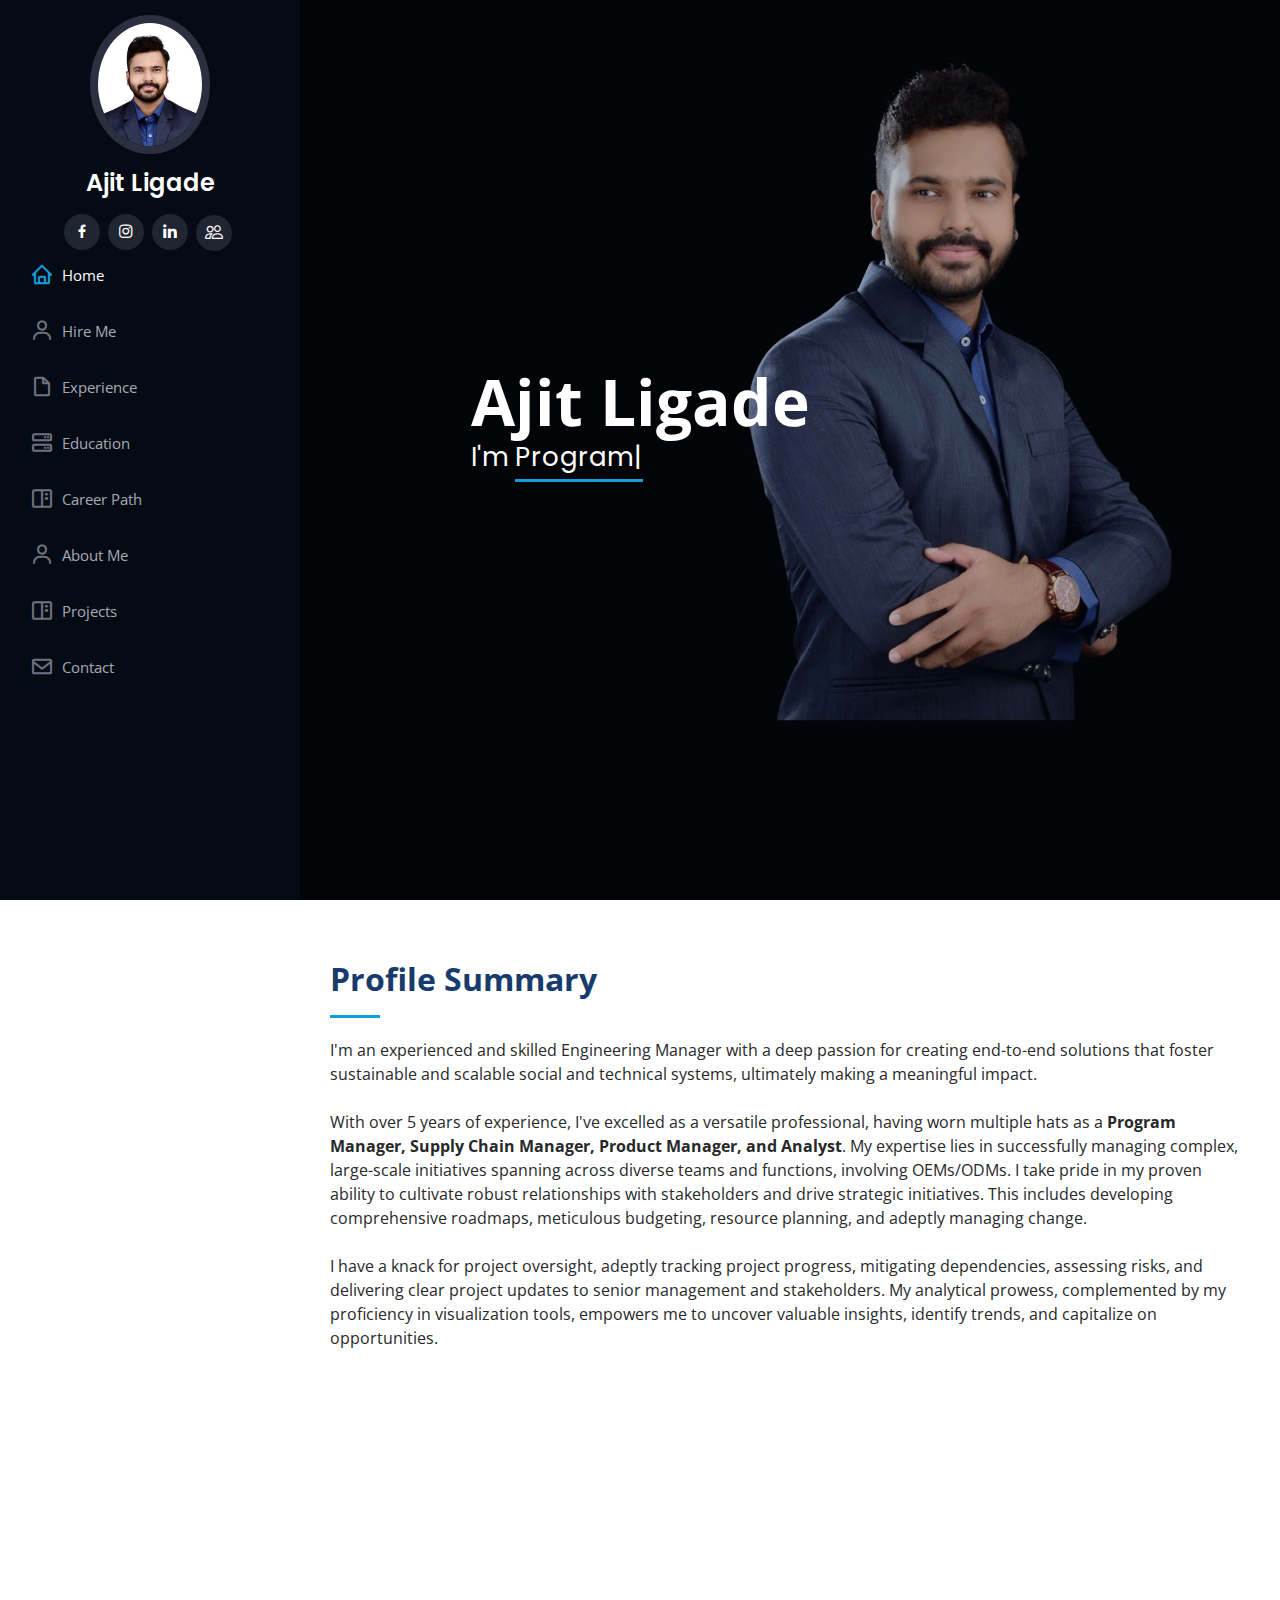
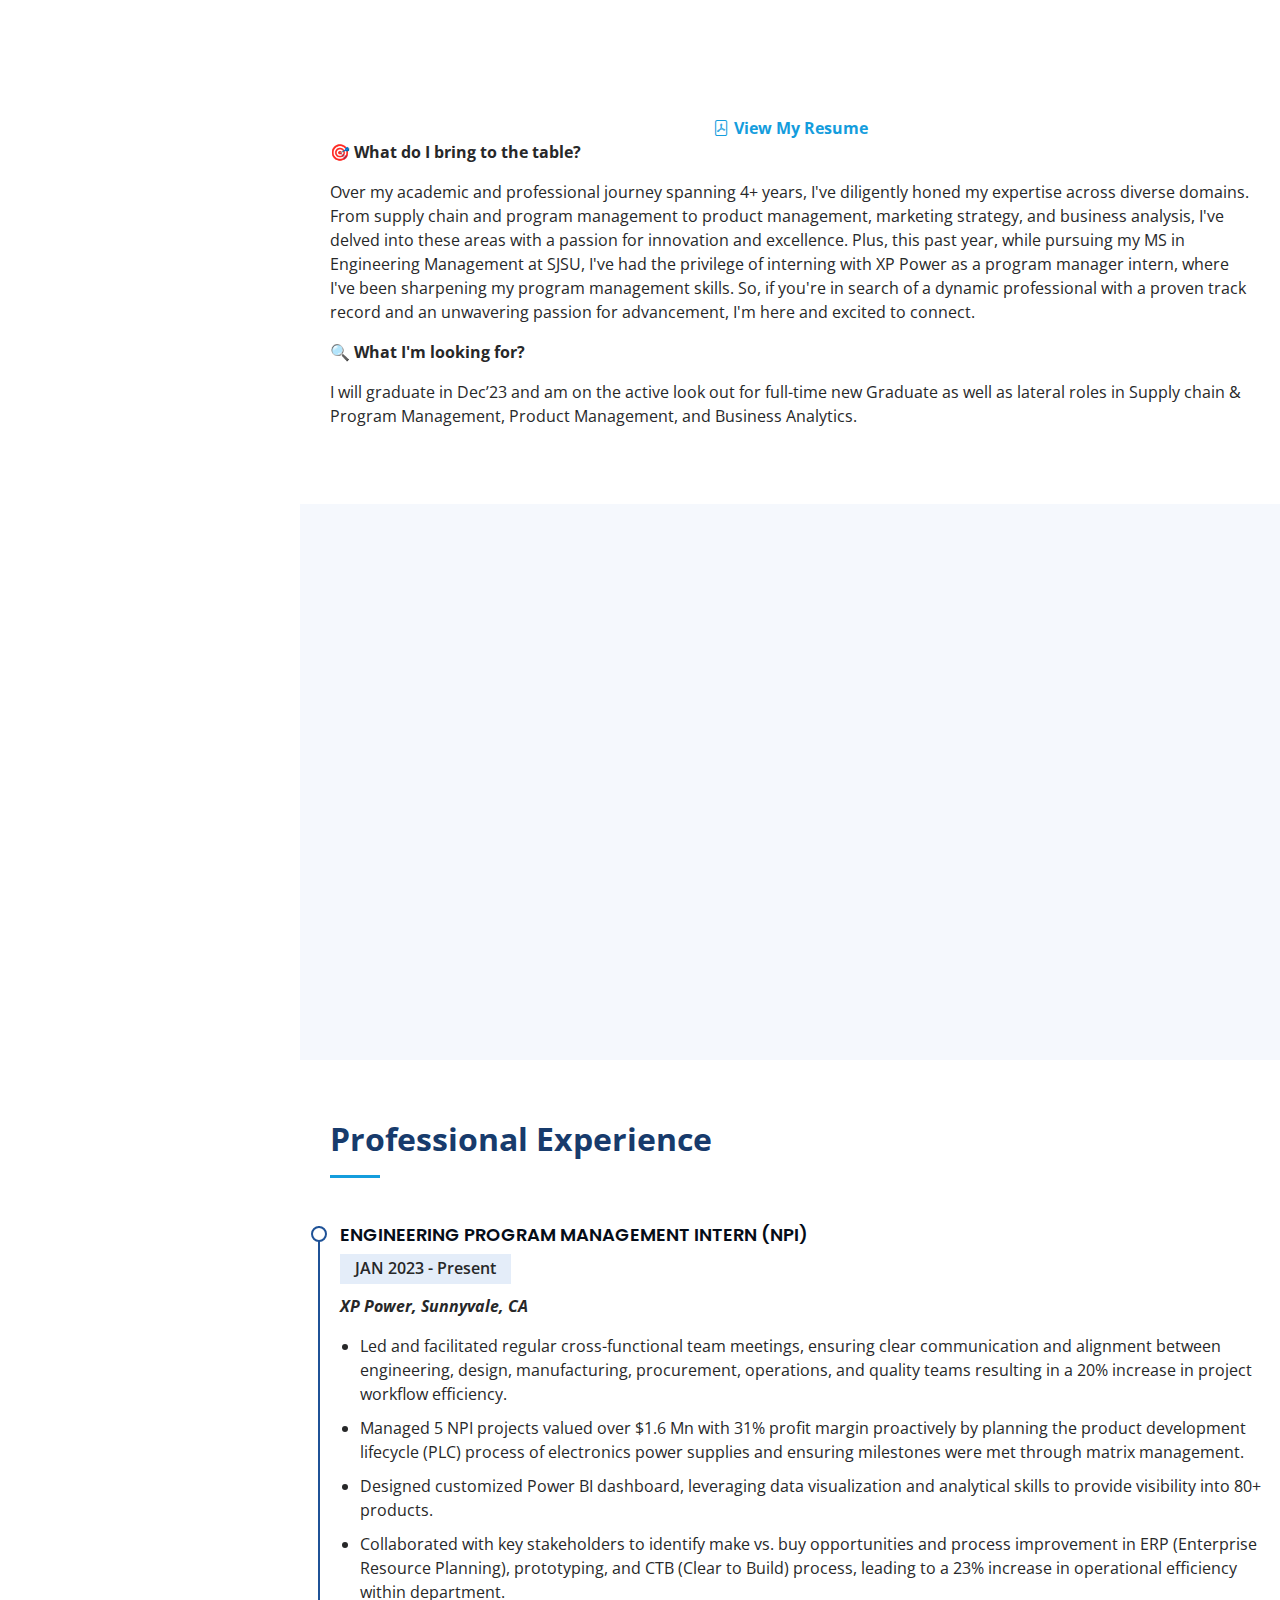
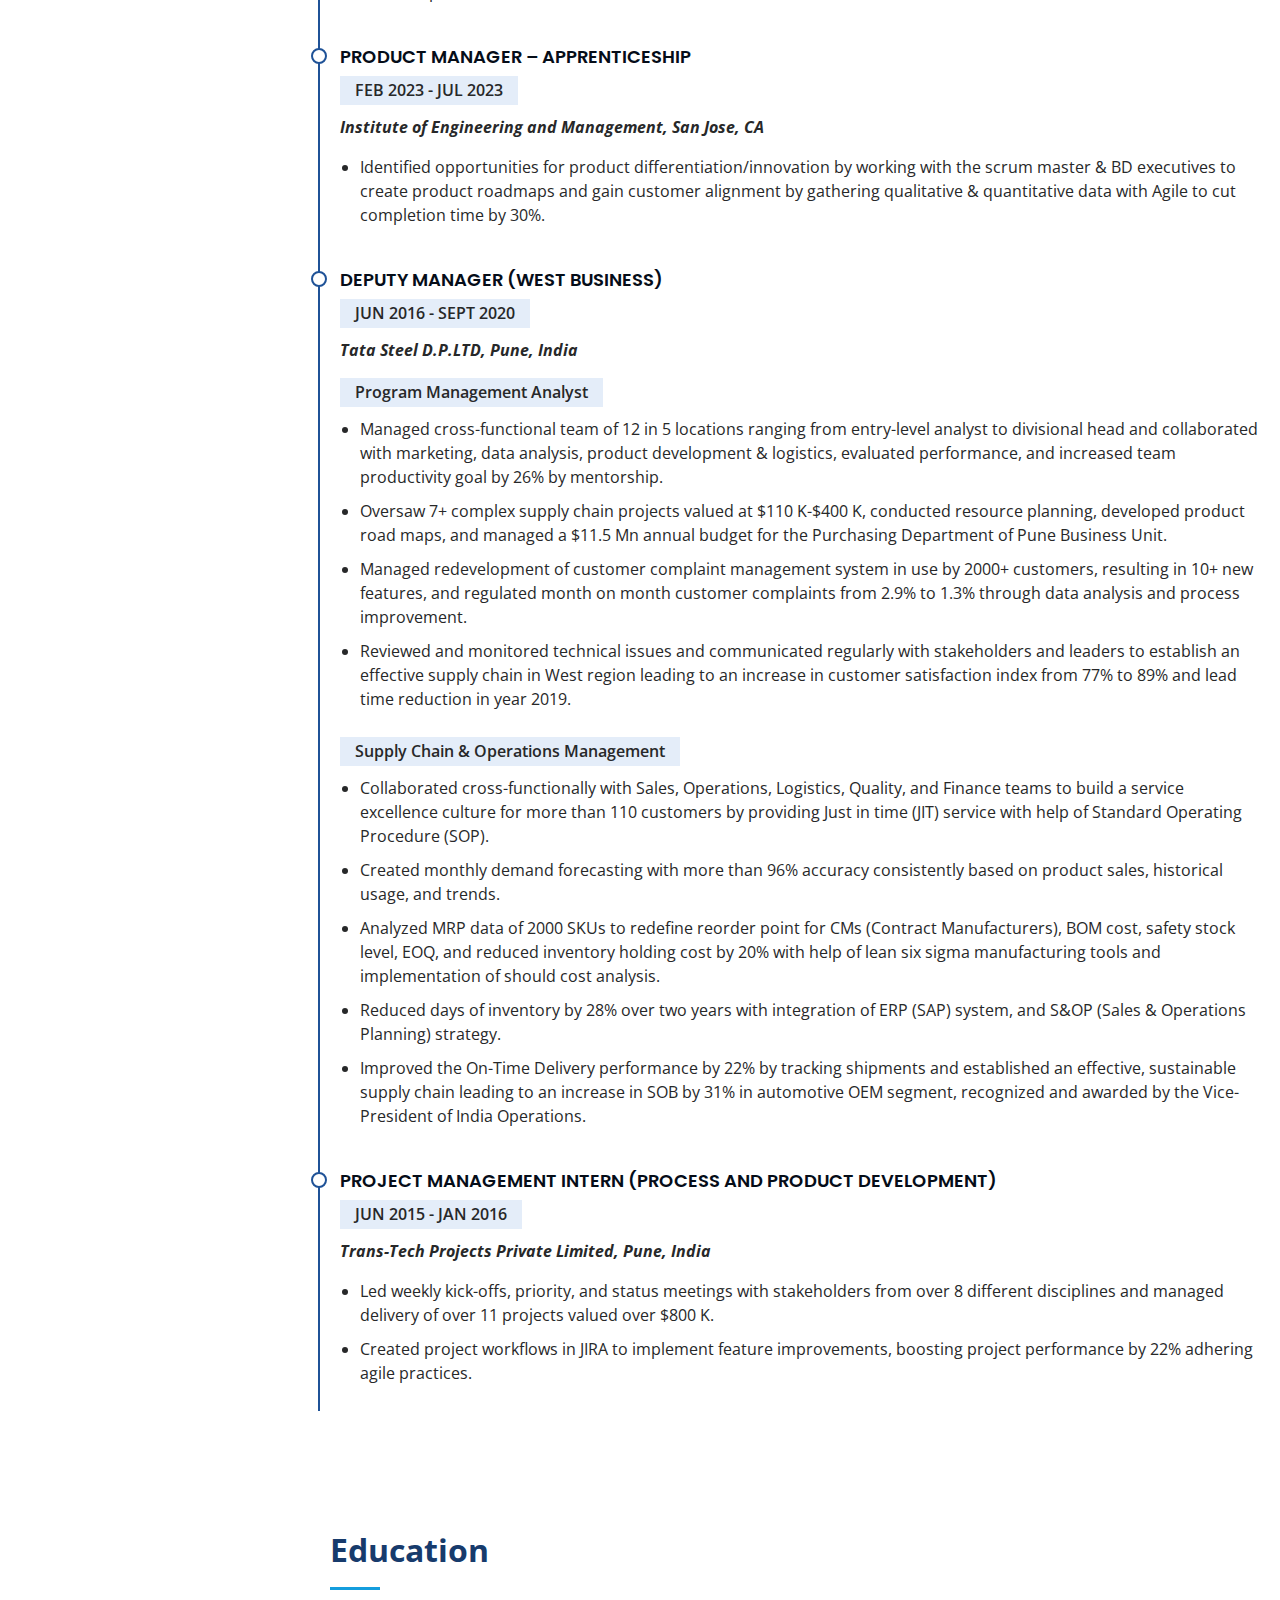
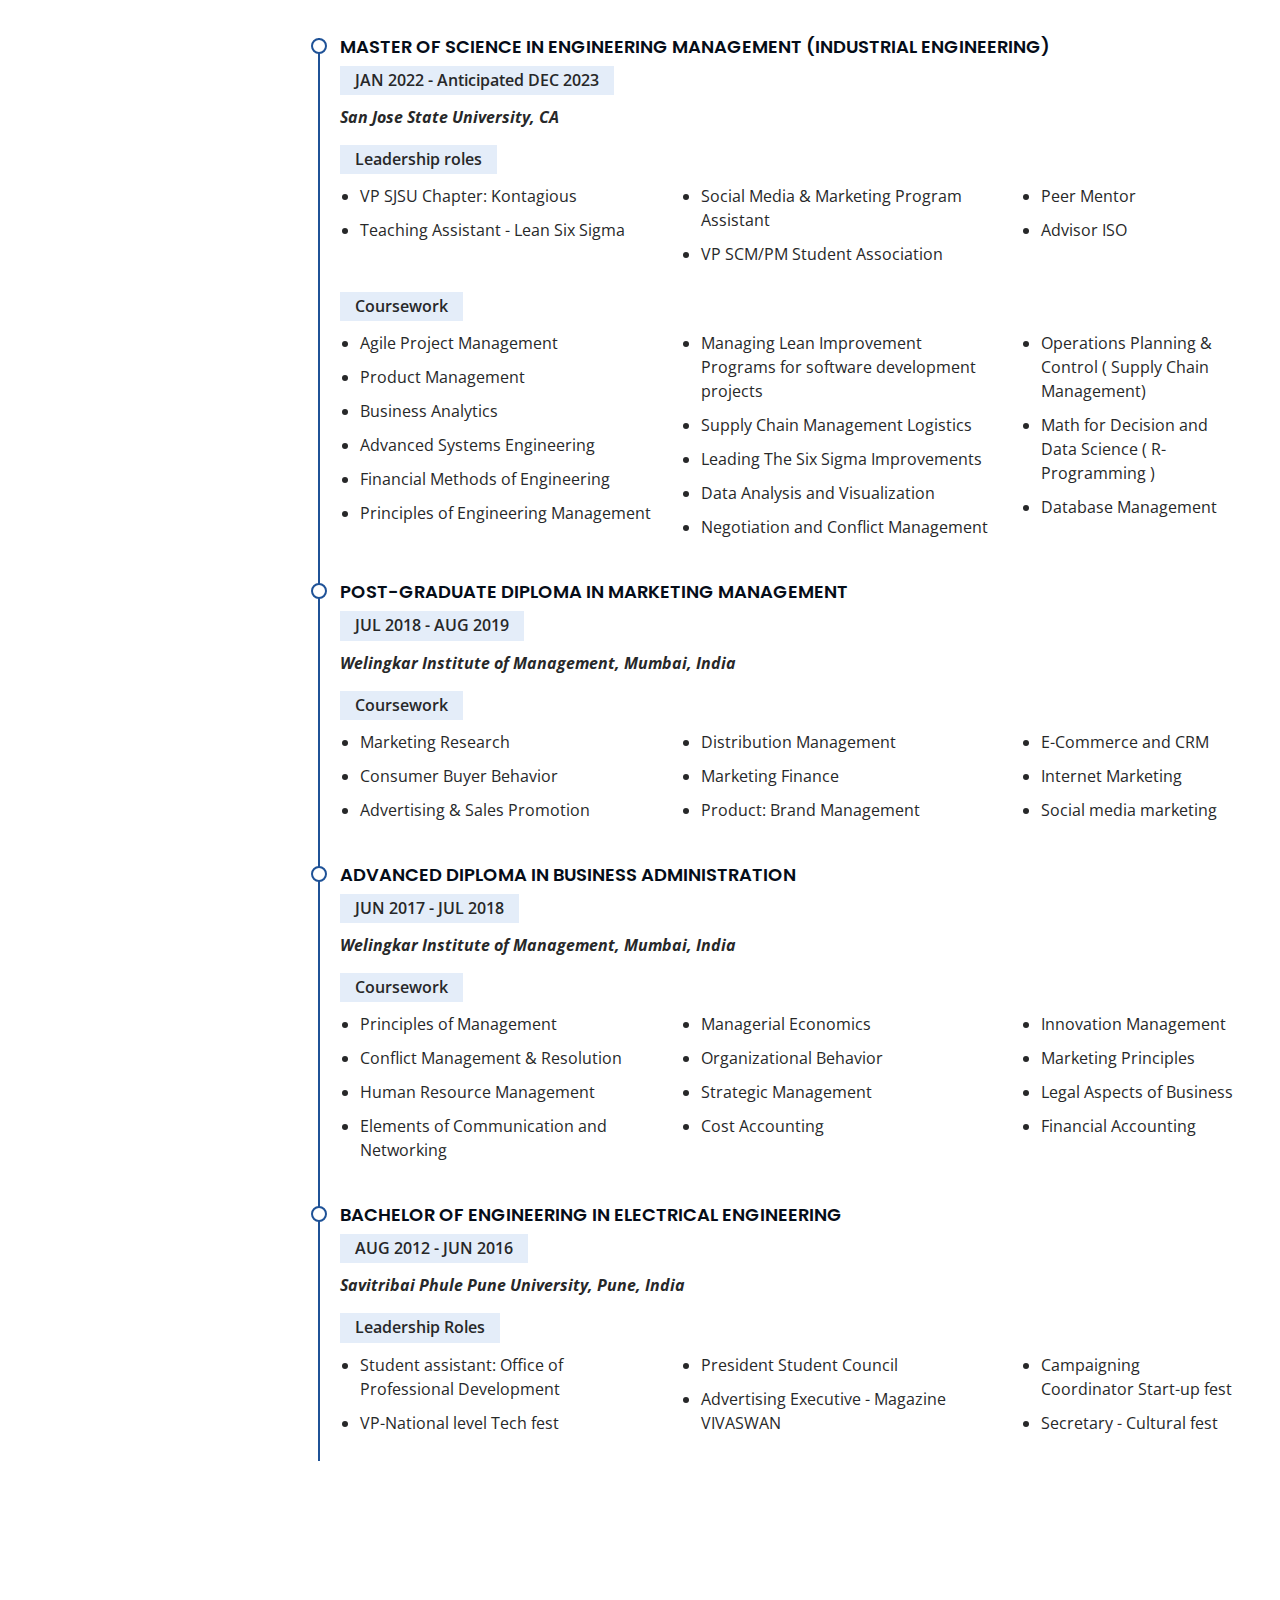
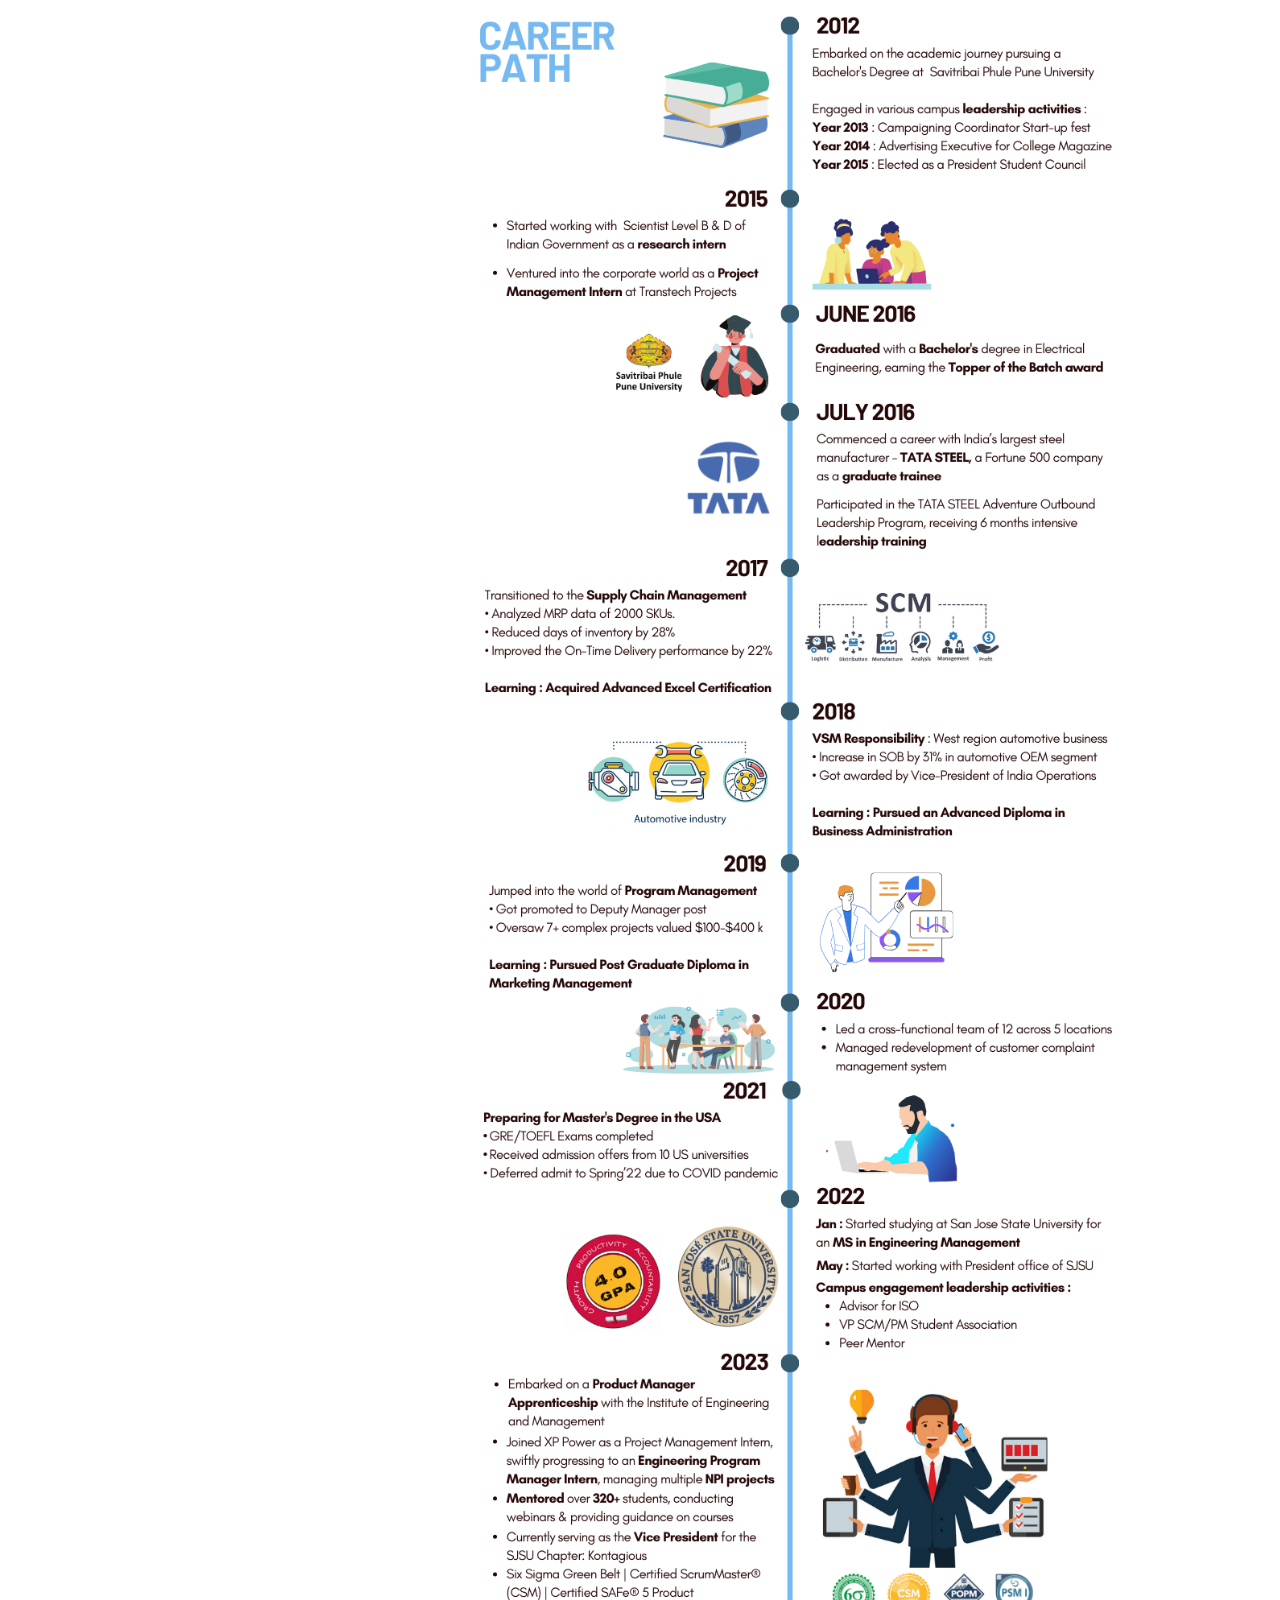
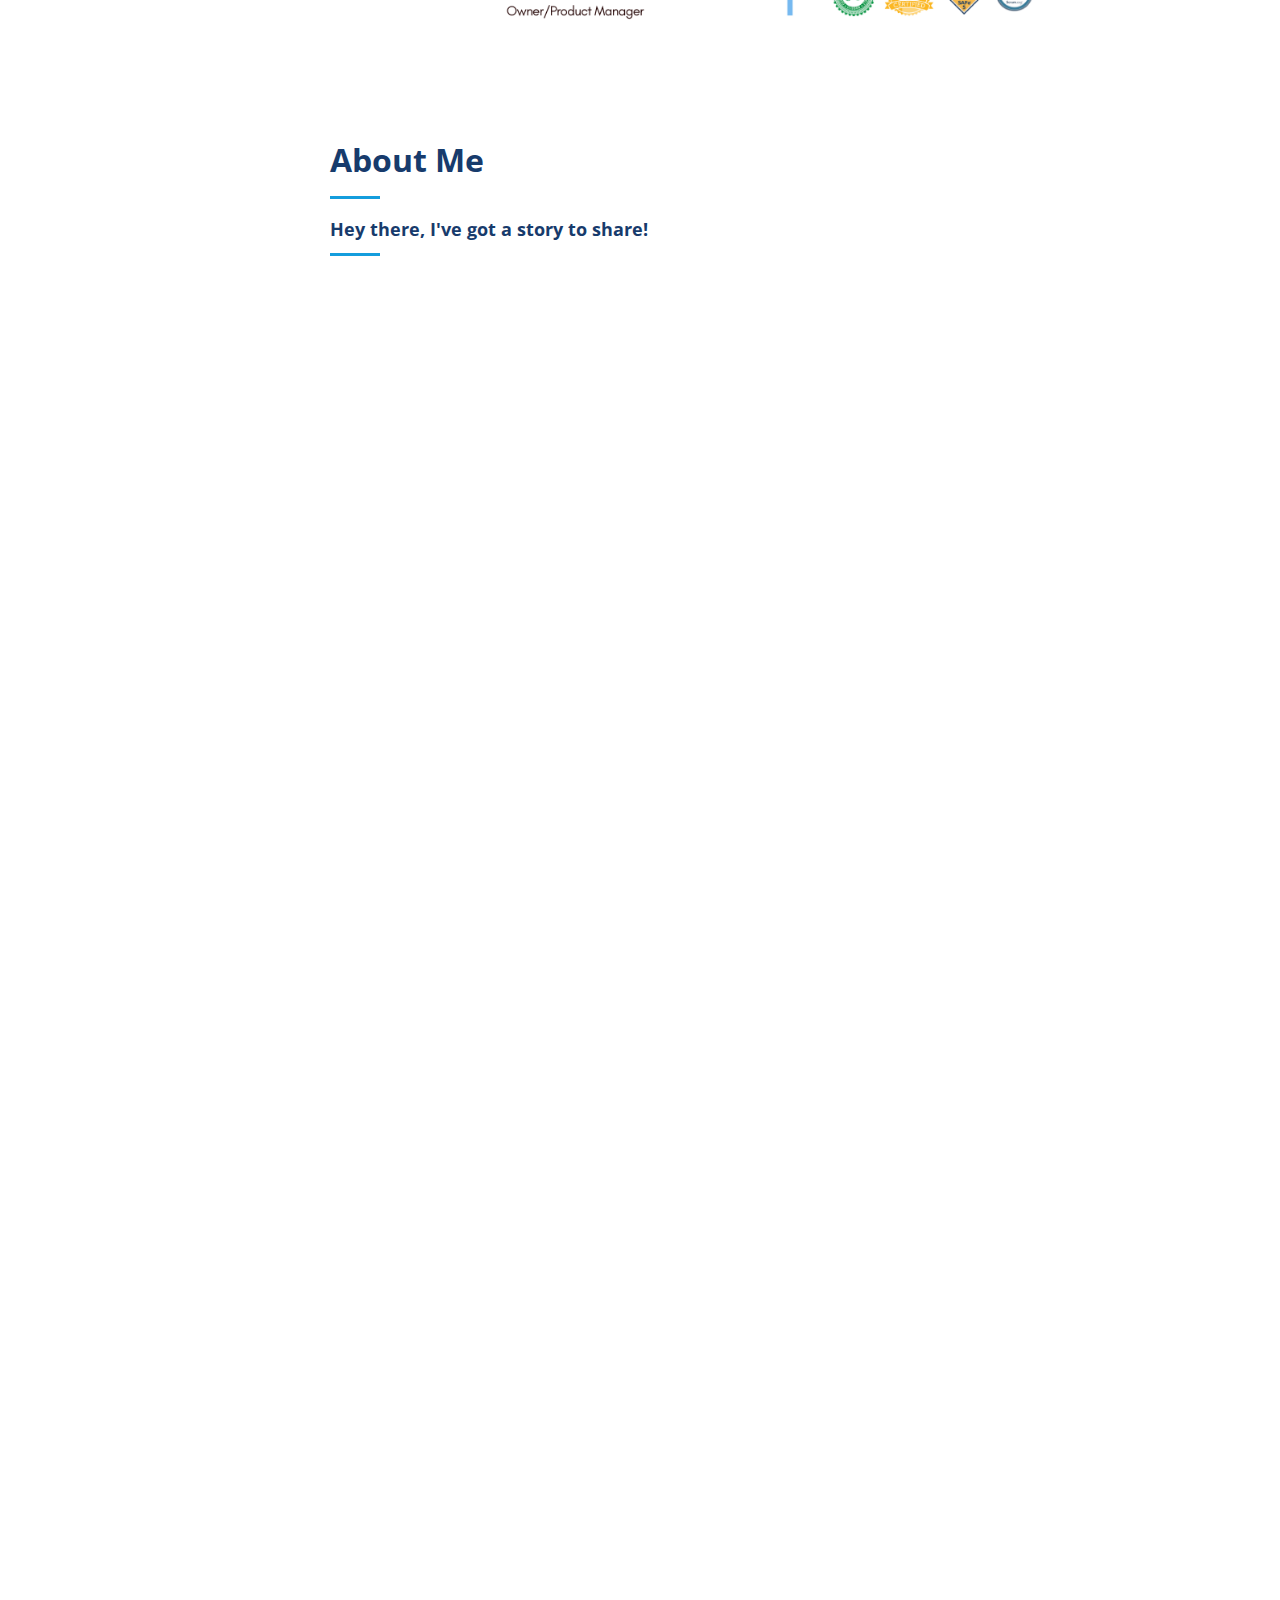
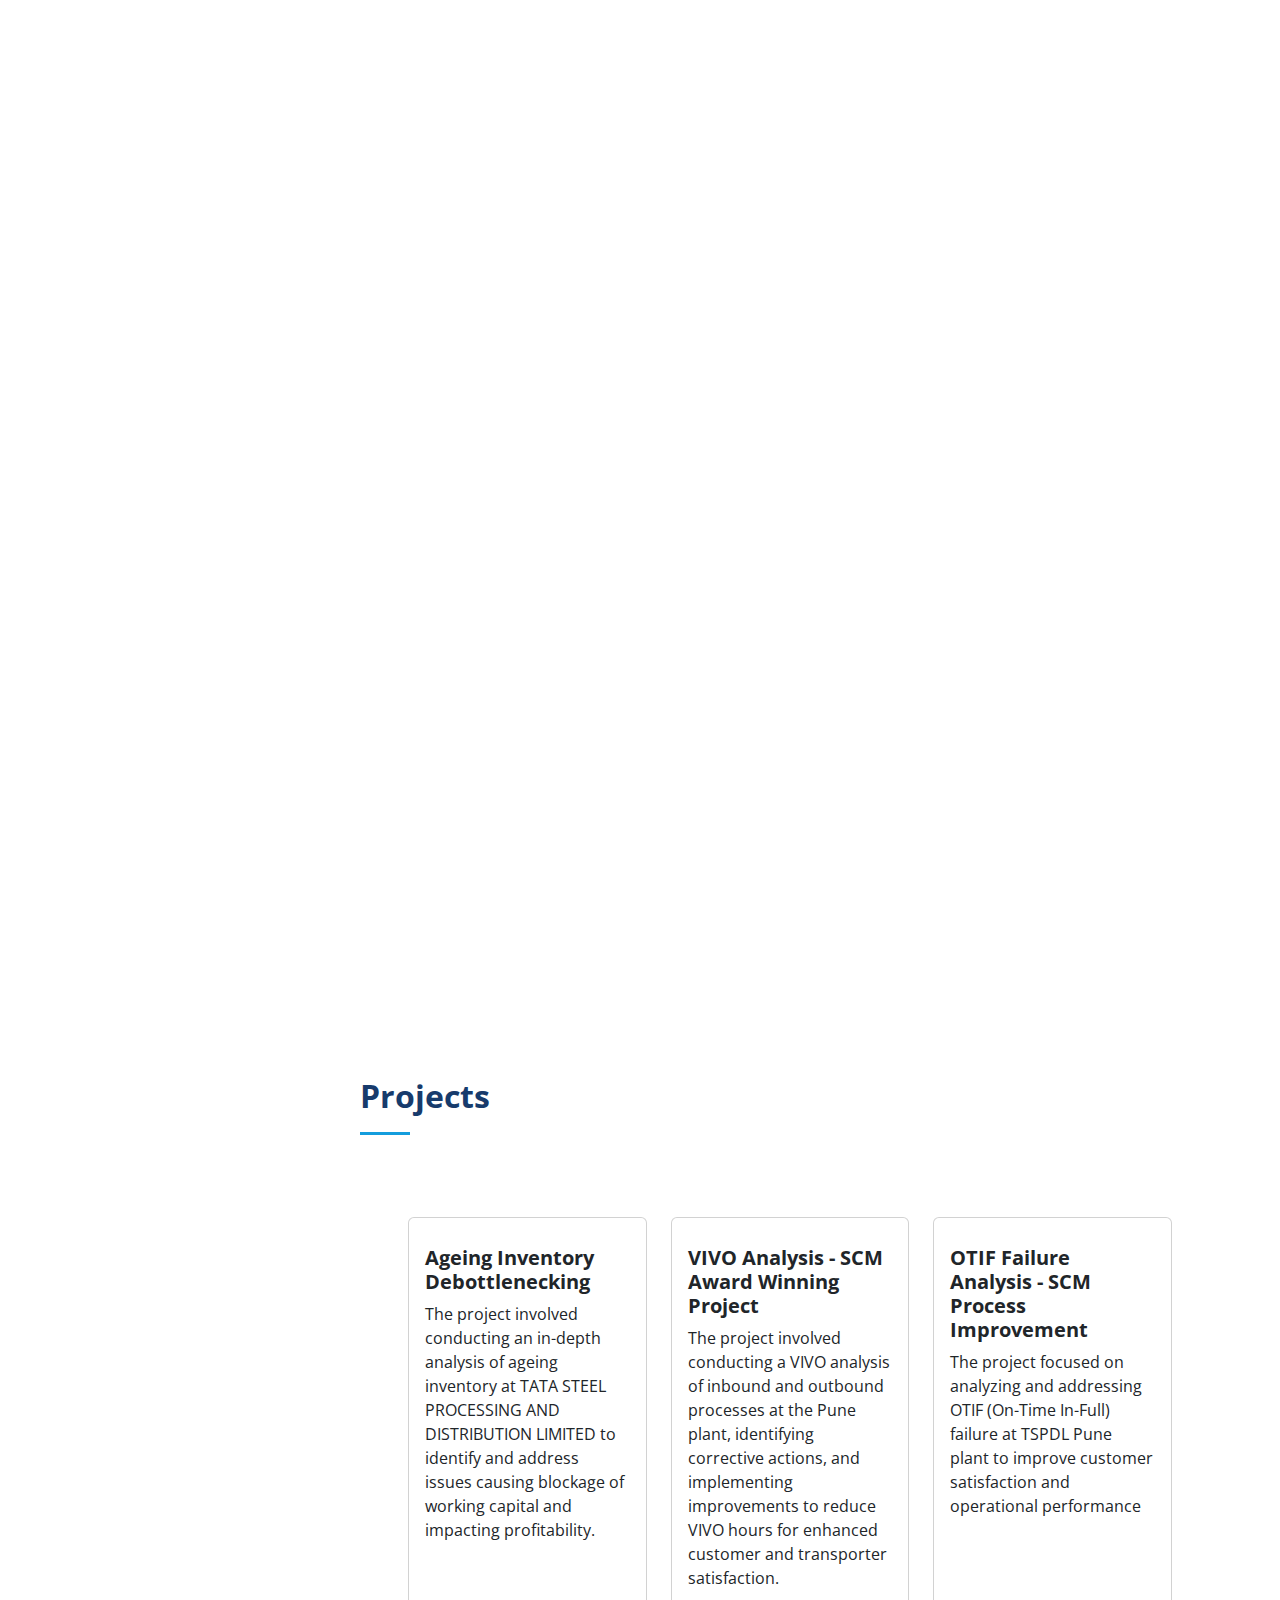
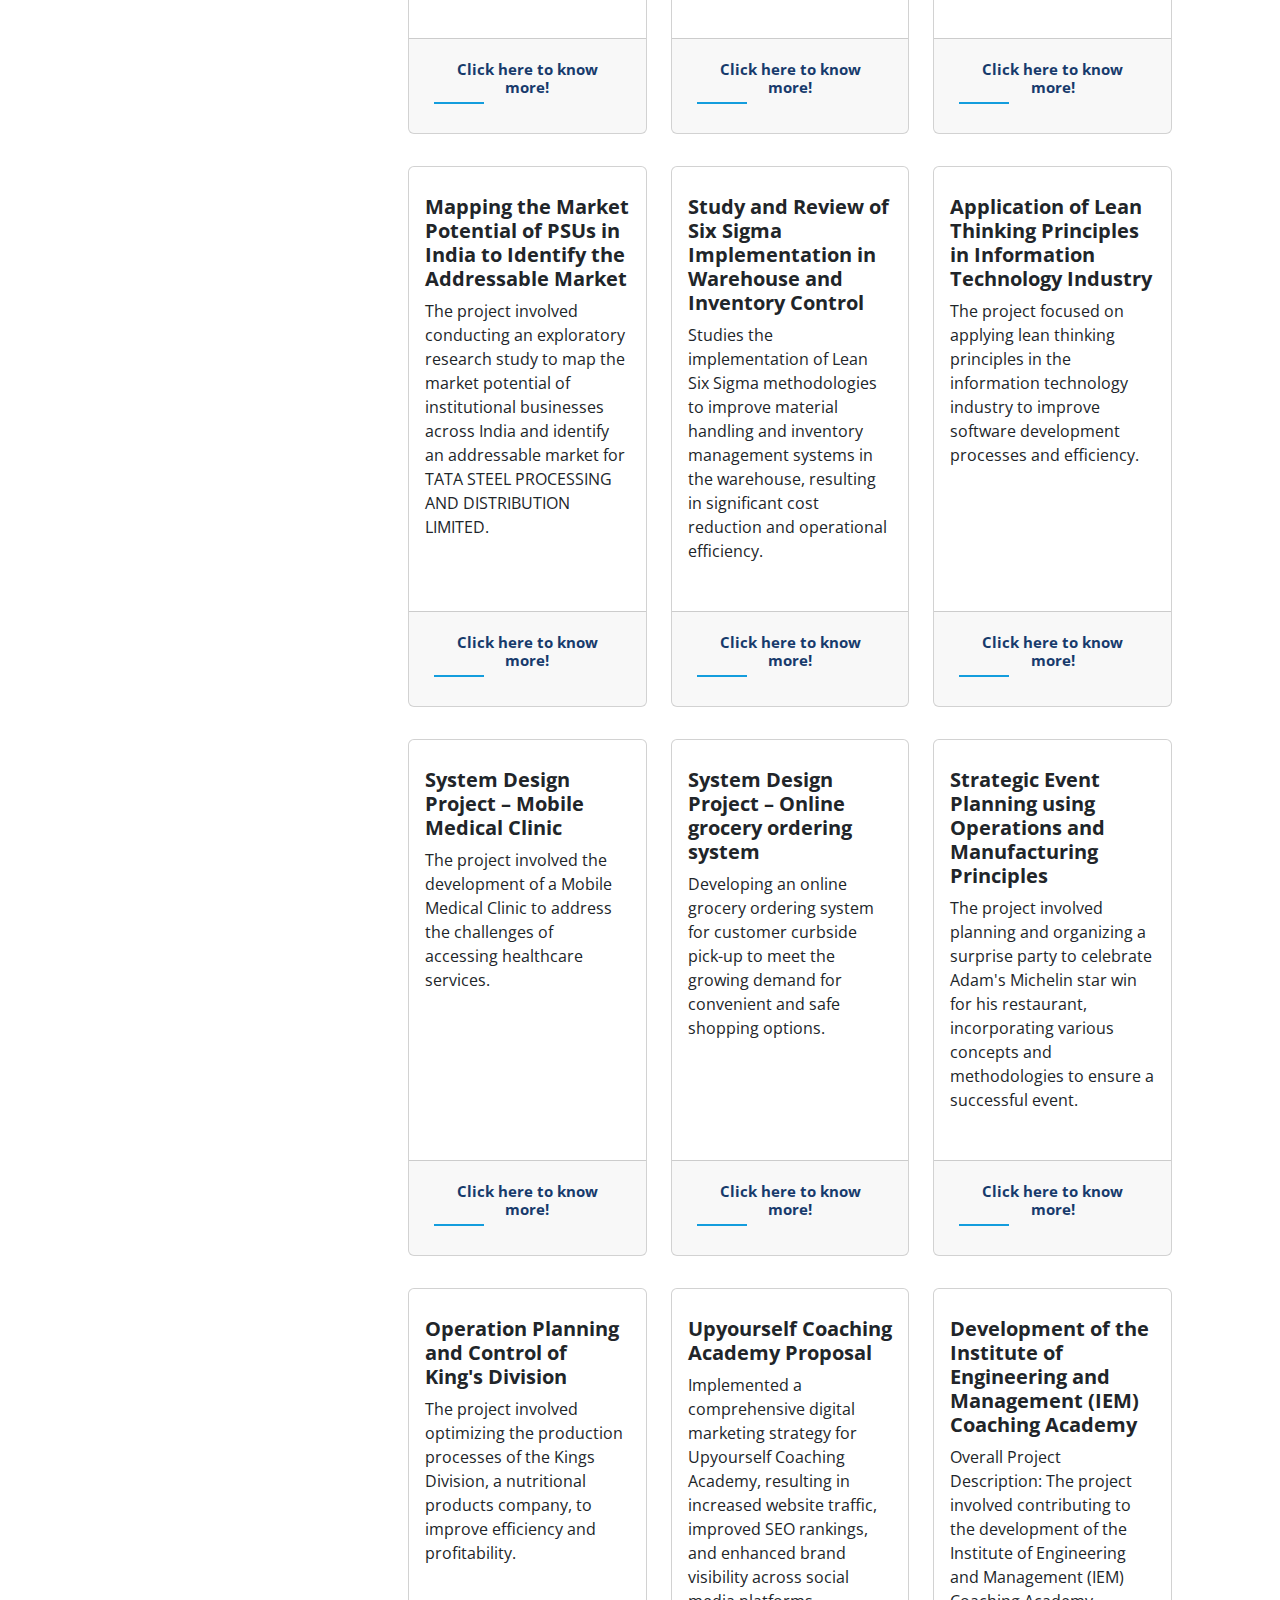
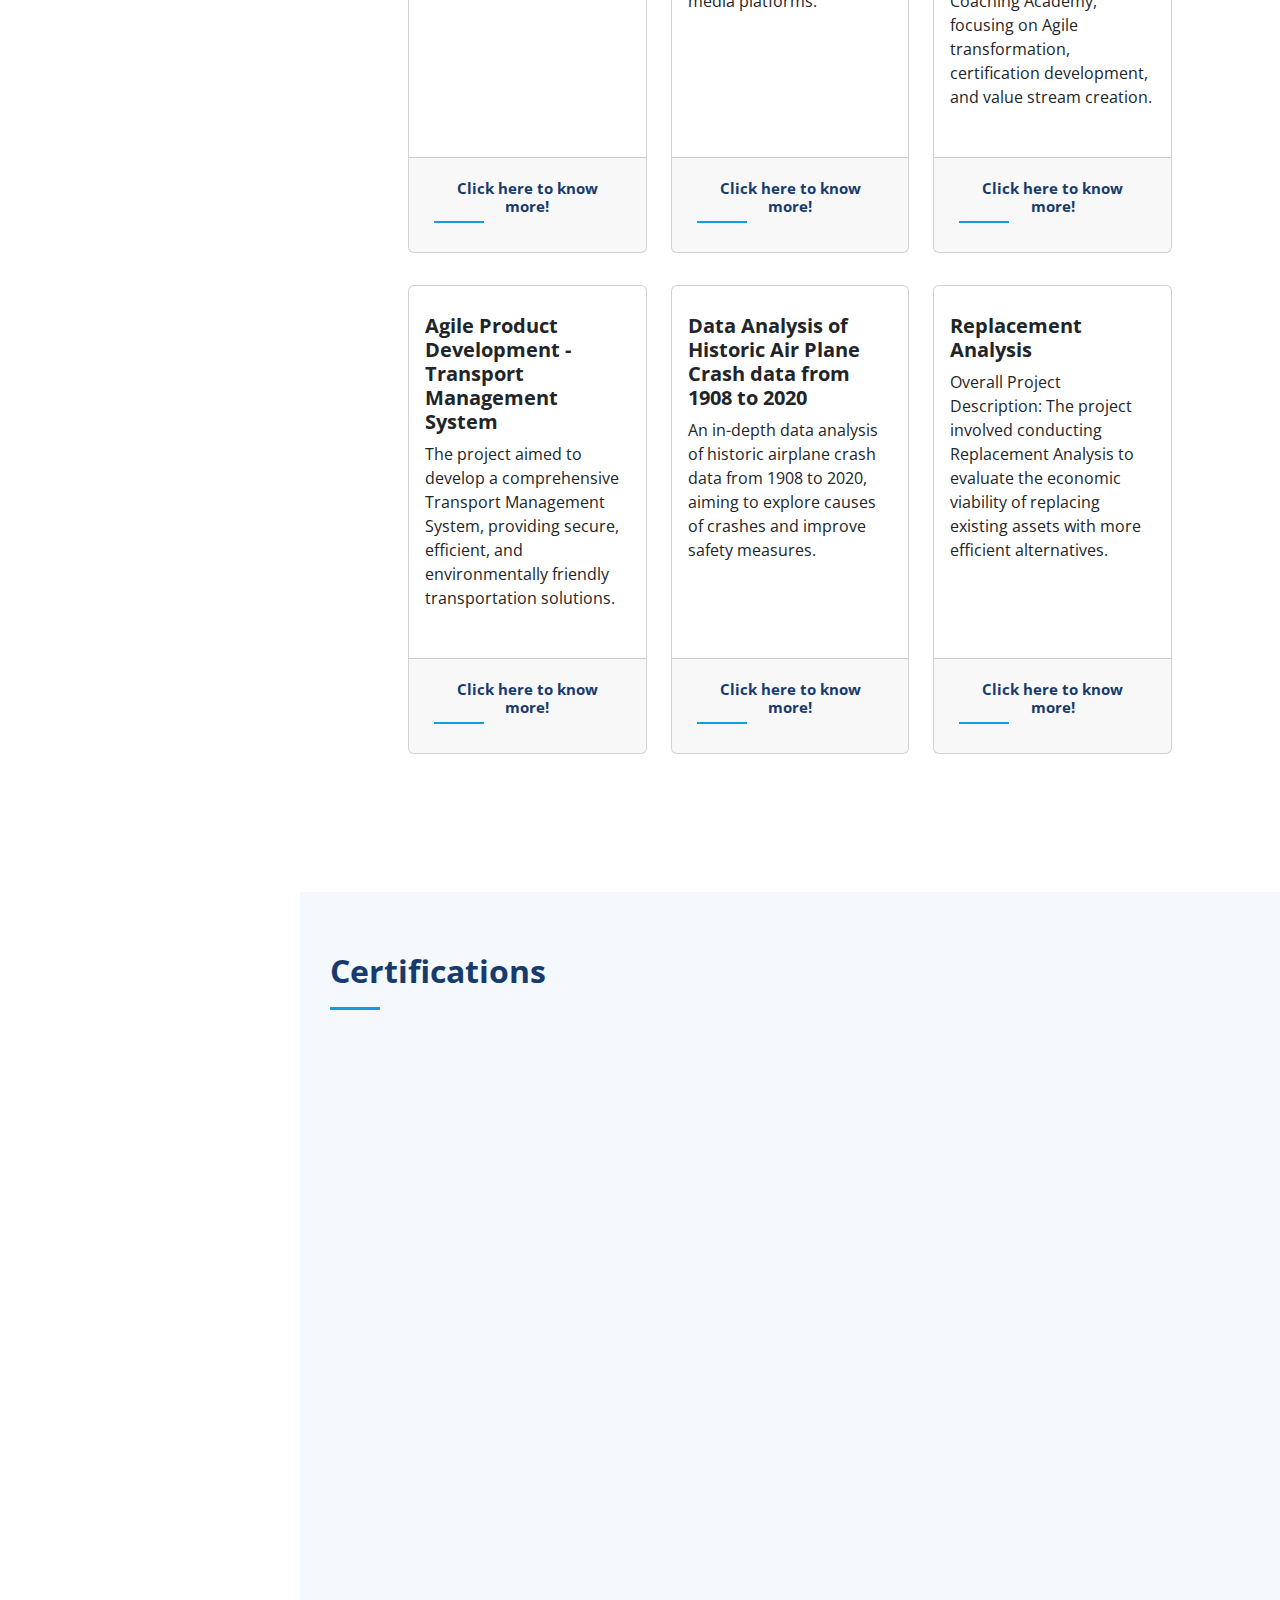
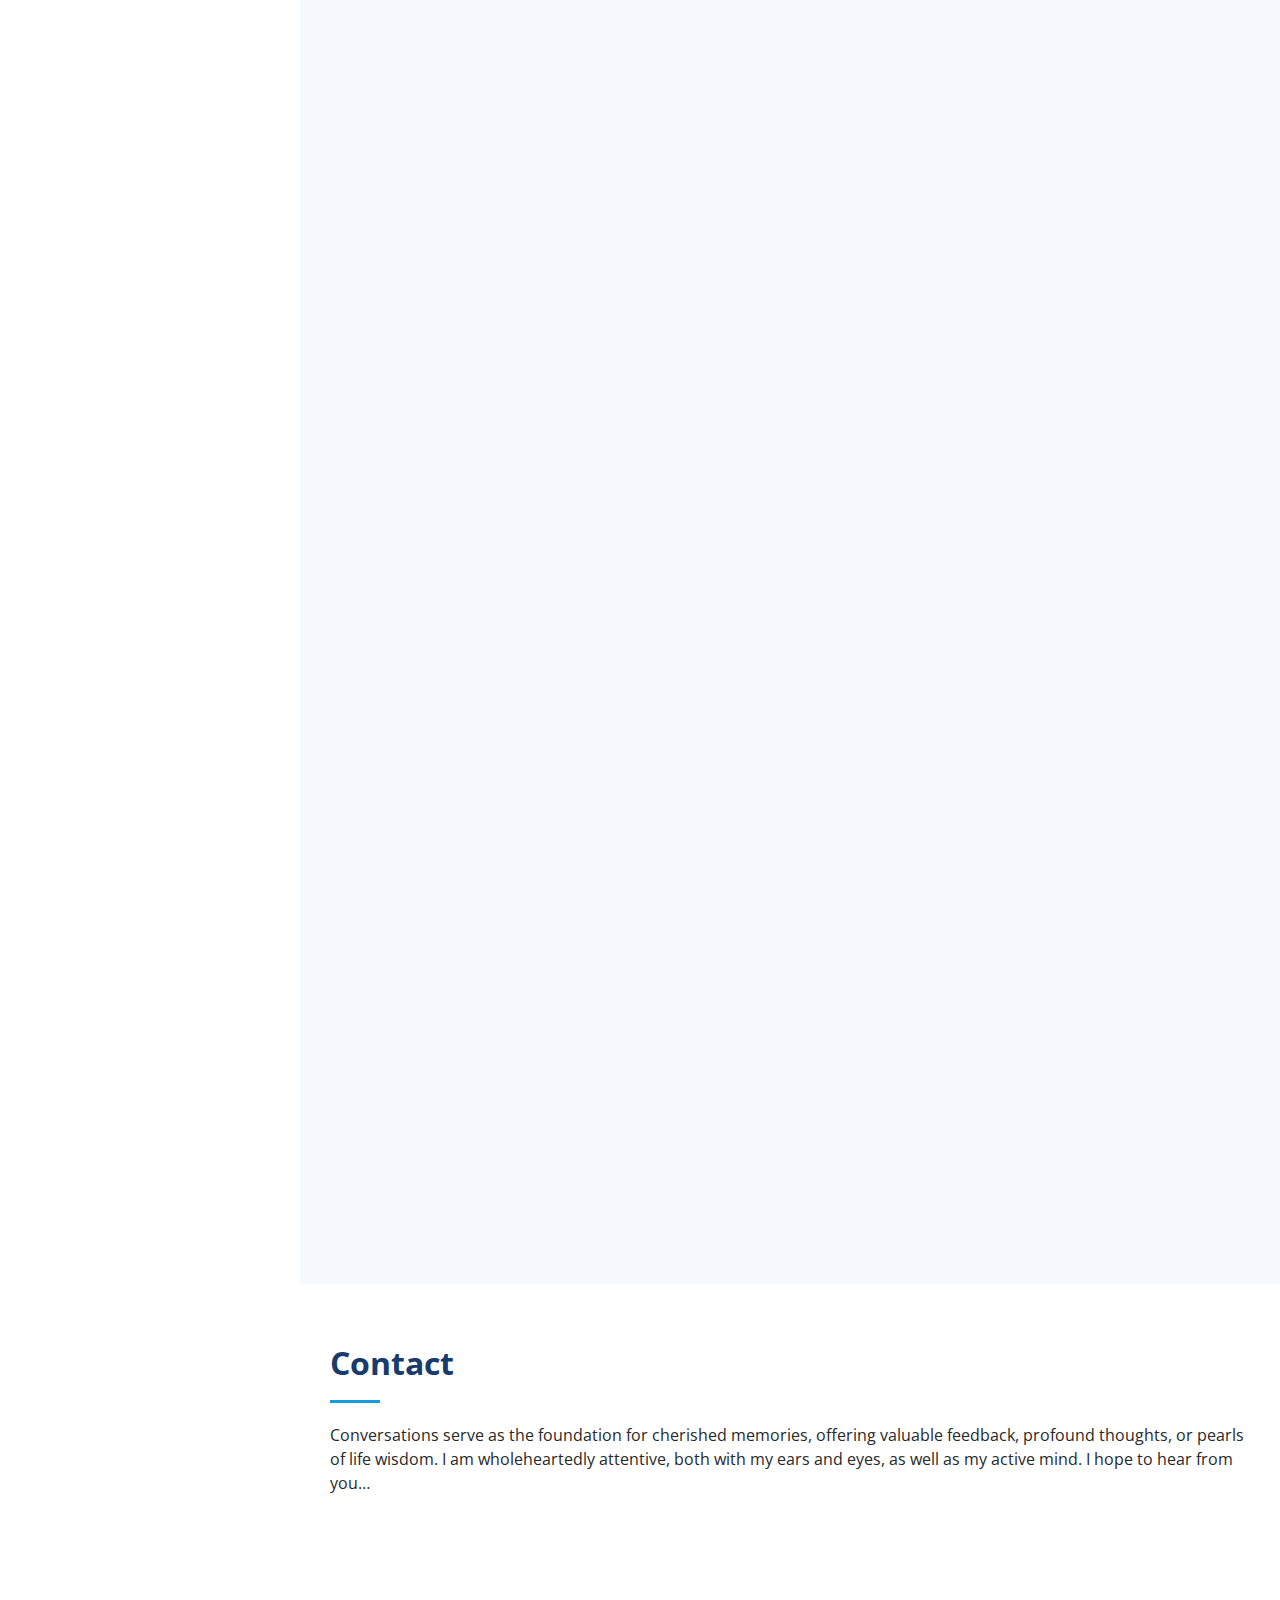
==== commit 630b727c: "Update index.html" ====
--- a/index.html
+++ b/index.html
@@ -1437,144 +1437,144 @@
 
           <div class="col-lg-4 col-md-6 portfolio-item filter-app">
             <div class="portfolio-wrap">
-              <img src="assets/img/certs/1.png" class="img-fluid" alt="">
+              <img src="assets/img/1.png" class="img-fluid" alt="">
               <div class="portfolio-links">
-                <a href="assets/img/certs/1.png" data-gallery="portfolioGallery" class="portfolio-lightbox"><i class="bx bx-plus"></i></a>
+                <a href="assets/img/1.png" data-gallery="portfolioGallery" class="portfolio-lightbox"><i class="bx bx-plus"></i></a>
               </div>
             </div>
           </div>
 
           <div class="col-lg-4 col-md-6 portfolio-item filter-web">
             <div class="portfolio-wrap">
-              <img src="assets/img/certs/2.png" class="img-fluid" alt="">
+              <img src="assets/img/2.png" class="img-fluid" alt="">
               <div class="portfolio-links">
-                <a href="assets/img/certs/2.png" data-gallery="portfolioGallery" class="portfolio-lightbox"><i class="bx bx-plus"></i></a>
+                <a href="assets/img/2.png" data-gallery="portfolioGallery" class="portfolio-lightbox"><i class="bx bx-plus"></i></a>
               </div>
             </div>
           </div>
 
           <div class="col-lg-4 col-md-6 portfolio-item filter-app">
             <div class="portfolio-wrap">
-              <img src="assets/img/certs/3.png" class="img-fluid" alt="">
+              <img src="assets/img/3.png" class="img-fluid" alt="">
               <div class="portfolio-links">
-                <a href="assets/img/certs/3.png" data-gallery="portfolioGallery" class="portfolio-lightbox"><i class="bx bx-plus"></i></a>
+                <a href="assets/img/3.png" data-gallery="portfolioGallery" class="portfolio-lightbox"><i class="bx bx-plus"></i></a>
               </div>
             </div>
           </div>
 
           <div class="col-lg-4 col-md-6 portfolio-item filter-card">
             <div class="portfolio-wrap">
-              <img src="assets/img/certs/4.png" class="img-fluid" alt="">
+              <img src="assets/img/4.png" class="img-fluid" alt="">
               <div class="portfolio-links">
-                <a href="assets/img/certs/4.png" data-gallery="portfolioGallery" class="portfolio-lightbox"><i class="bx bx-plus"></i></a>
+                <a href="assets/img/4.png" data-gallery="portfolioGallery" class="portfolio-lightbox"><i class="bx bx-plus"></i></a>
               </div>
             </div>
           </div>
 
           <div class="col-lg-4 col-md-6 portfolio-item filter-card">
             <div class="portfolio-wrap">
-              <img src="assets/img/certs/10.png" class="img-fluid" alt="">
+              <img src="assets/img/10.png" class="img-fluid" alt="">
               <div class="portfolio-links">
-                <a href="assets/img/certs/10.png" data-gallery="portfolioGallery" class="portfolio-lightbox"><i class="bx bx-plus"></i></a>
+                <a href="assets/img/10.png" data-gallery="portfolioGallery" class="portfolio-lightbox"><i class="bx bx-plus"></i></a>
               </div>
             </div>
           </div>
 
           <div class="col-lg-4 col-md-6 portfolio-item filter-app">
             <div class="portfolio-wrap">
-              <img src="assets/img/certs/6.png" class="img-fluid" alt="">
+              <img src="assets/img/6.png" class="img-fluid" alt="">
               <div class="portfolio-links">
-                <a href="assets/img/certs/6.png" data-gallery="portfolioGallery" class="portfolio-lightbox"><i class="bx bx-plus"></i></a>
+                <a href="assets/img/6.png" data-gallery="portfolioGallery" class="portfolio-lightbox"><i class="bx bx-plus"></i></a>
               </div>
             </div>
           </div>
 
           <div class="col-lg-4 col-md-6 portfolio-item filter-card">
             <div class="portfolio-wrap">
-              <img src="assets/img/certs/7.png" class="img-fluid" alt="">
+              <img src="assets/img/7.png" class="img-fluid" alt="">
               <div class="portfolio-links">
-                <a href="assets/img/certs/7.png" data-gallery="portfolioGallery" class="portfolio-lightbox"><i class="bx bx-plus"></i></a>
+                <a href="assets/img/7.png" data-gallery="portfolioGallery" class="portfolio-lightbox"><i class="bx bx-plus"></i></a>
               </div>
             </div>
           </div>
 
           <div class="col-lg-4 col-md-6 portfolio-item filter-card">
             <div class="portfolio-wrap">
-              <img src="assets/img/certs/8.png" class="img-fluid" alt="">
+              <img src="assets/img/8.png" class="img-fluid" alt="">
               <div class="portfolio-links">
-                <a href="assets/img/certs/8.png" data-gallery="portfolioGallery" class="portfolio-lightbox"><i class="bx bx-plus"></i></a>
+                <a href="assets/img/8.png" data-gallery="portfolioGallery" class="portfolio-lightbox"><i class="bx bx-plus"></i></a>
               </div>
             </div>
           </div>
 
           <div class="col-lg-4 col-md-6 portfolio-item filter-web">
             <div class="portfolio-wrap">
-              <img src="assets/img/certs/11.png" class="img-fluid" alt="">
+              <img src="assets/img/11.png" class="img-fluid" alt="">
               <div class="portfolio-links">
-                <a href="assets/img/certs/11.png" data-gallery="portfolioGallery" class="portfolio-lightbox"><i class="bx bx-plus"></i></a>
+                <a href="assets/img/11.png" data-gallery="portfolioGallery" class="portfolio-lightbox"><i class="bx bx-plus"></i></a>
               </div>
             </div>
           </div>
 
           <div class="col-lg-4 col-md-6 portfolio-item filter-web">
             <div class="portfolio-wrap">
-              <img src="assets/img/certs/12.png" class="img-fluid" alt="">
+              <img src="assets/img/12.png" class="img-fluid" alt="">
               <div class="portfolio-links">
-                <a href="assets/img/certs/12.png" data-gallery="portfolioGallery" class="portfolio-lightbox"><i class="bx bx-plus"></i></a>
+                <a href="assets/img/12.png" data-gallery="portfolioGallery" class="portfolio-lightbox"><i class="bx bx-plus"></i></a>
               </div>
             </div>
           </div>
 
           <div class="col-lg-4 col-md-6 portfolio-item filter-web">
             <div class="portfolio-wrap">
-              <img src="assets/img/certs/13.png" class="img-fluid" alt="">
+              <img src="assets/img/13.png" class="img-fluid" alt="">
               <div class="portfolio-links">
-                <a href="assets/img/certs/13.png" data-gallery="portfolioGallery" class="portfolio-lightbox"><i class="bx bx-plus"></i></a>
+                <a href="assets/img/13.png" data-gallery="portfolioGallery" class="portfolio-lightbox"><i class="bx bx-plus"></i></a>
               </div>
             </div>
           </div>
 
           <div class="col-lg-4 col-md-6 portfolio-item filter-web">
             <div class="portfolio-wrap">
-              <img src="assets/img/certs/14.png" class="img-fluid" alt="">
+              <img src="assets/img/14.png" class="img-fluid" alt="">
               <div class="portfolio-links">
-                <a href="assets/img/certs/14.png" data-gallery="portfolioGallery" class="portfolio-lightbox"><i class="bx bx-plus"></i></a>
+                <a href="assets/img/14.png" data-gallery="portfolioGallery" class="portfolio-lightbox"><i class="bx bx-plus"></i></a>
               </div>
             </div>
           </div>
 
           <div class="col-lg-4 col-md-6 portfolio-item filter-web">
             <div class="portfolio-wrap">
-              <img src="assets/img/certs/15.png" class="img-fluid" alt="">
+              <img src="assets/img/15.png" class="img-fluid" alt="">
               <div class="portfolio-links">
-                <a href="assets/img/certs/15.png" data-gallery="portfolioGallery" class="portfolio-lightbox"><i class="bx bx-plus"></i></a>
+                <a href="assets/img/15.png" data-gallery="portfolioGallery" class="portfolio-lightbox"><i class="bx bx-plus"></i></a>
               </div>
             </div>
           </div>
 
           <div class="col-lg-4 col-md-6 portfolio-item filter-web">
             <div class="portfolio-wrap">
-              <img src="assets/img/certs/16.png" class="img-fluid" alt="">
+              <img src="assets/img/16.png" class="img-fluid" alt="">
               <div class="portfolio-links">
-                <a href="assets/img/certs/16.png" data-gallery="portfolioGallery" class="portfolio-lightbox"><i class="bx bx-plus"></i></a>
+                <a href="assets/img/16.png" data-gallery="portfolioGallery" class="portfolio-lightbox"><i class="bx bx-plus"></i></a>
               </div>
             </div>
           </div>
 
           <div class="col-lg-4 col-md-6 portfolio-item filter-web">
             <div class="portfolio-wrap">
-              <img src="assets/img/certs/17.png" class="img-fluid" alt="">
+              <img src="assets/img/17.png" class="img-fluid" alt="">
               <div class="portfolio-links">
-                <a href="assets/img/certs/17.png" data-gallery="portfolioGallery" class="portfolio-lightbox"><i class="bx bx-plus"></i></a>
+                <a href="assets/img/17.png" data-gallery="portfolioGallery" class="portfolio-lightbox"><i class="bx bx-plus"></i></a>
               </div>
             </div>
           </div>
 
           <div class="col-lg-4 col-md-6 portfolio-item filter-web">
             <div class="portfolio-wrap">
-              <img src="assets/img/certs/18.png" class="img-fluid" alt="">
+              <img src="assets/img/18.png" class="img-fluid" alt="">
               <div class="portfolio-links">
-                <a href="assets/img/certs/18.png" data-gallery="portfolioGallery" class="portfolio-lightbox"><i class="bx bx-plus"></i></a>
+                <a href="assets/img/18.png" data-gallery="portfolioGallery" class="portfolio-lightbox"><i class="bx bx-plus"></i></a>
               </div>
             </div>
           </div>
@@ -1582,18 +1582,18 @@
 
           <div class="col-lg-4 col-md-6 portfolio-item filter-web">
             <div class="portfolio-wrap">
-              <img src="assets/img/certs/20.png" class="img-fluid" alt="">
+              <img src="assets/img/20.png" class="img-fluid" alt="">
               <div class="portfolio-links">
-                <a href="assets/img/certs/20.png" data-gallery="portfolioGallery" class="portfolio-lightbox"><i class="bx bx-plus"></i></a>
+                <a href="assets/img/20.png" data-gallery="portfolioGallery" class="portfolio-lightbox"><i class="bx bx-plus"></i></a>
               </div>
             </div>
           </div>
 
           <div class="col-lg-4 col-md-6 portfolio-item filter-web">
             <div class="portfolio-wrap">
-              <img src="assets/img/certs/9.png" class="img-fluid" alt="">
+              <img src="assets/img/9.png" class="img-fluid" alt="">
               <div class="portfolio-links">
-                <a href="assets/img/certs/9.png" data-gallery="portfolioGallery" class="portfolio-lightbox"><i class="bx bx-plus"></i></a>
+                <a href="assets/img/9.png" data-gallery="portfolioGallery" class="portfolio-lightbox"><i class="bx bx-plus"></i></a>
               </div>
             </div>
           </div>
@@ -1601,18 +1601,18 @@
 
           <div class="col-lg-4 col-md-6 portfolio-item filter-web">
             <div class="portfolio-wrap">
-              <img src="assets/img/certs/21.png" class="img-fluid" alt="">
+              <img src="assets/img/21.png" class="img-fluid" alt="">
               <div class="portfolio-links">
-                <a href="assets/img/certs/21.png" data-gallery="portfolioGallery" class="portfolio-lightbox"><i class="bx bx-plus"></i></a>
+                <a href="assets/img/21.png" data-gallery="portfolioGallery" class="portfolio-lightbox"><i class="bx bx-plus"></i></a>
               </div>
             </div>
           </div>
 
           <div class="col-lg-4 col-md-6 portfolio-item filter-web">
             <div class="portfolio-wrap">
-              <img src="assets/img/certs/22.png" class="img-fluid" alt="">
+              <img src="assets/img/22.png" class="img-fluid" alt="">
               <div class="portfolio-links">
-                <a href="assets/img/certs/22.png" data-gallery="portfolioGallery" class="portfolio-lightbox"><i class="bx bx-plus"></i></a>
+                <a href="assets/img/22.png" data-gallery="portfolioGallery" class="portfolio-lightbox"><i class="bx bx-plus"></i></a>
               </div>
             </div>
           </div>
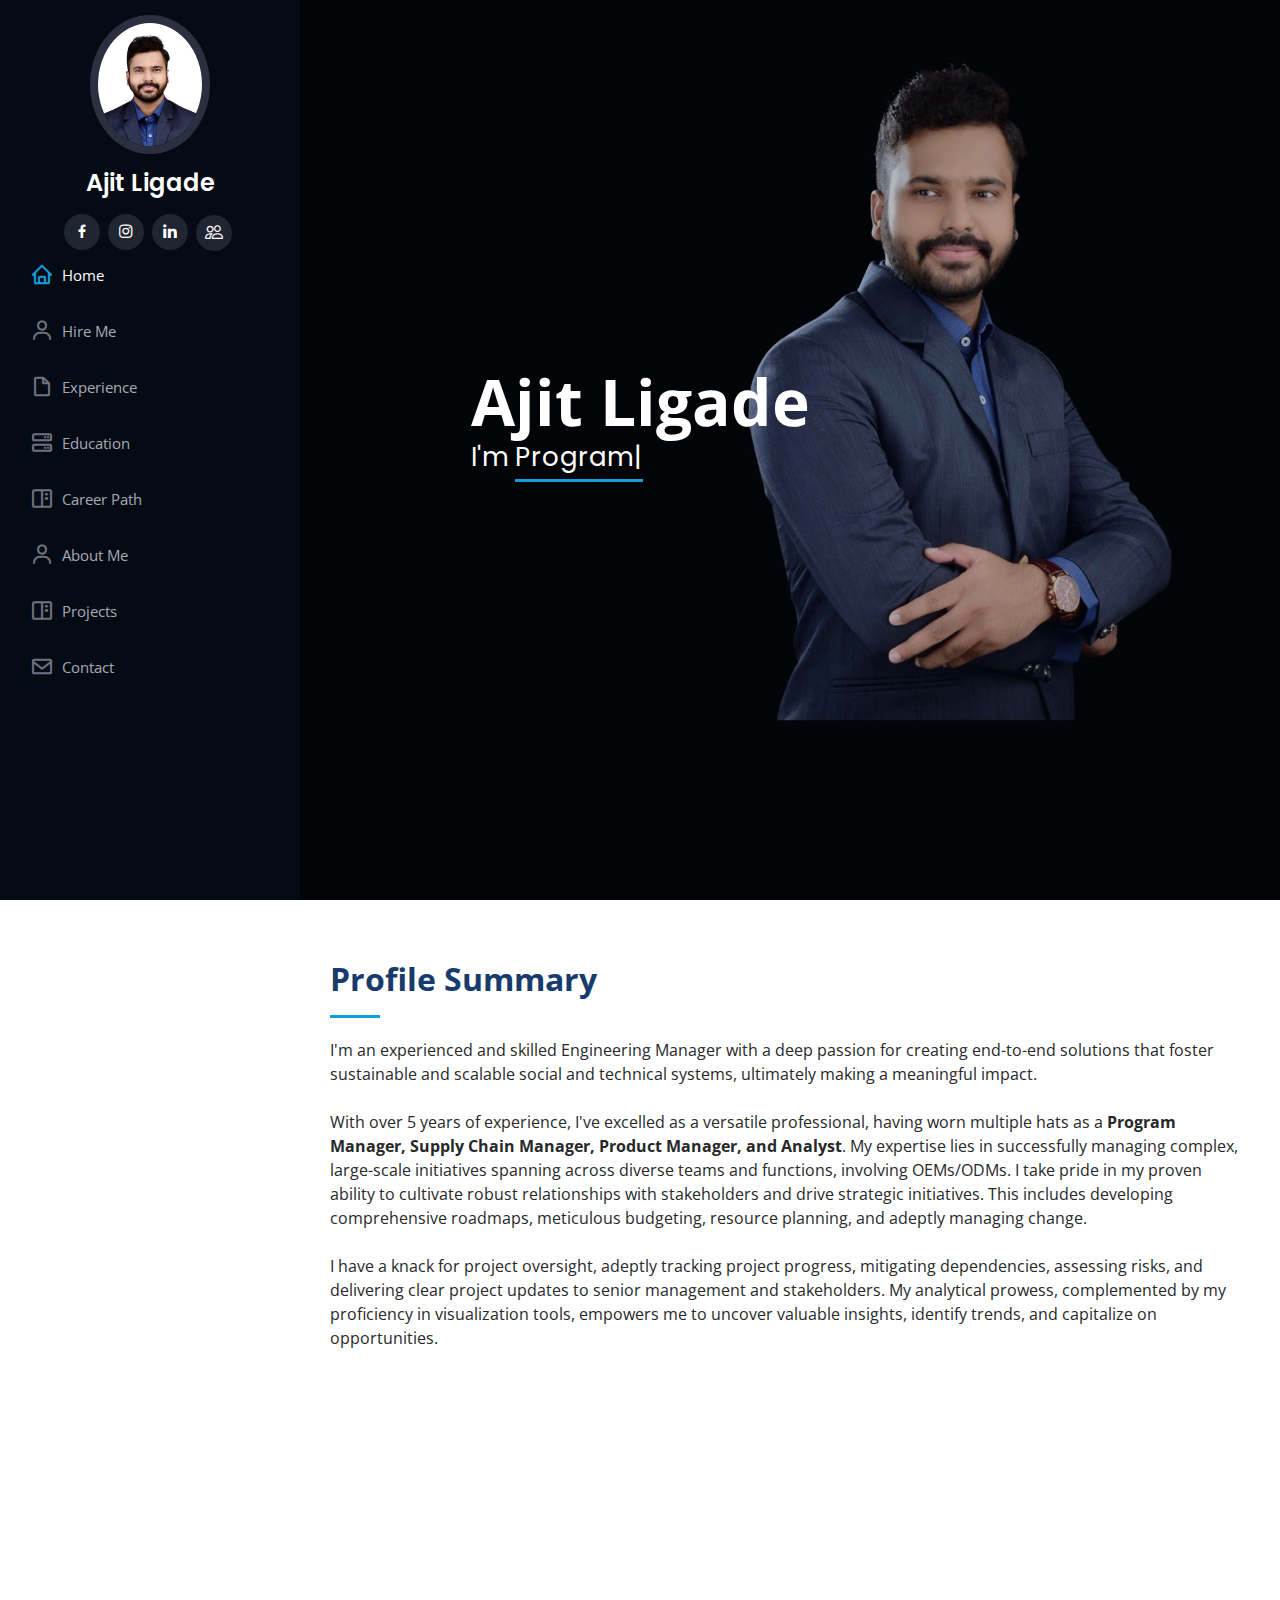
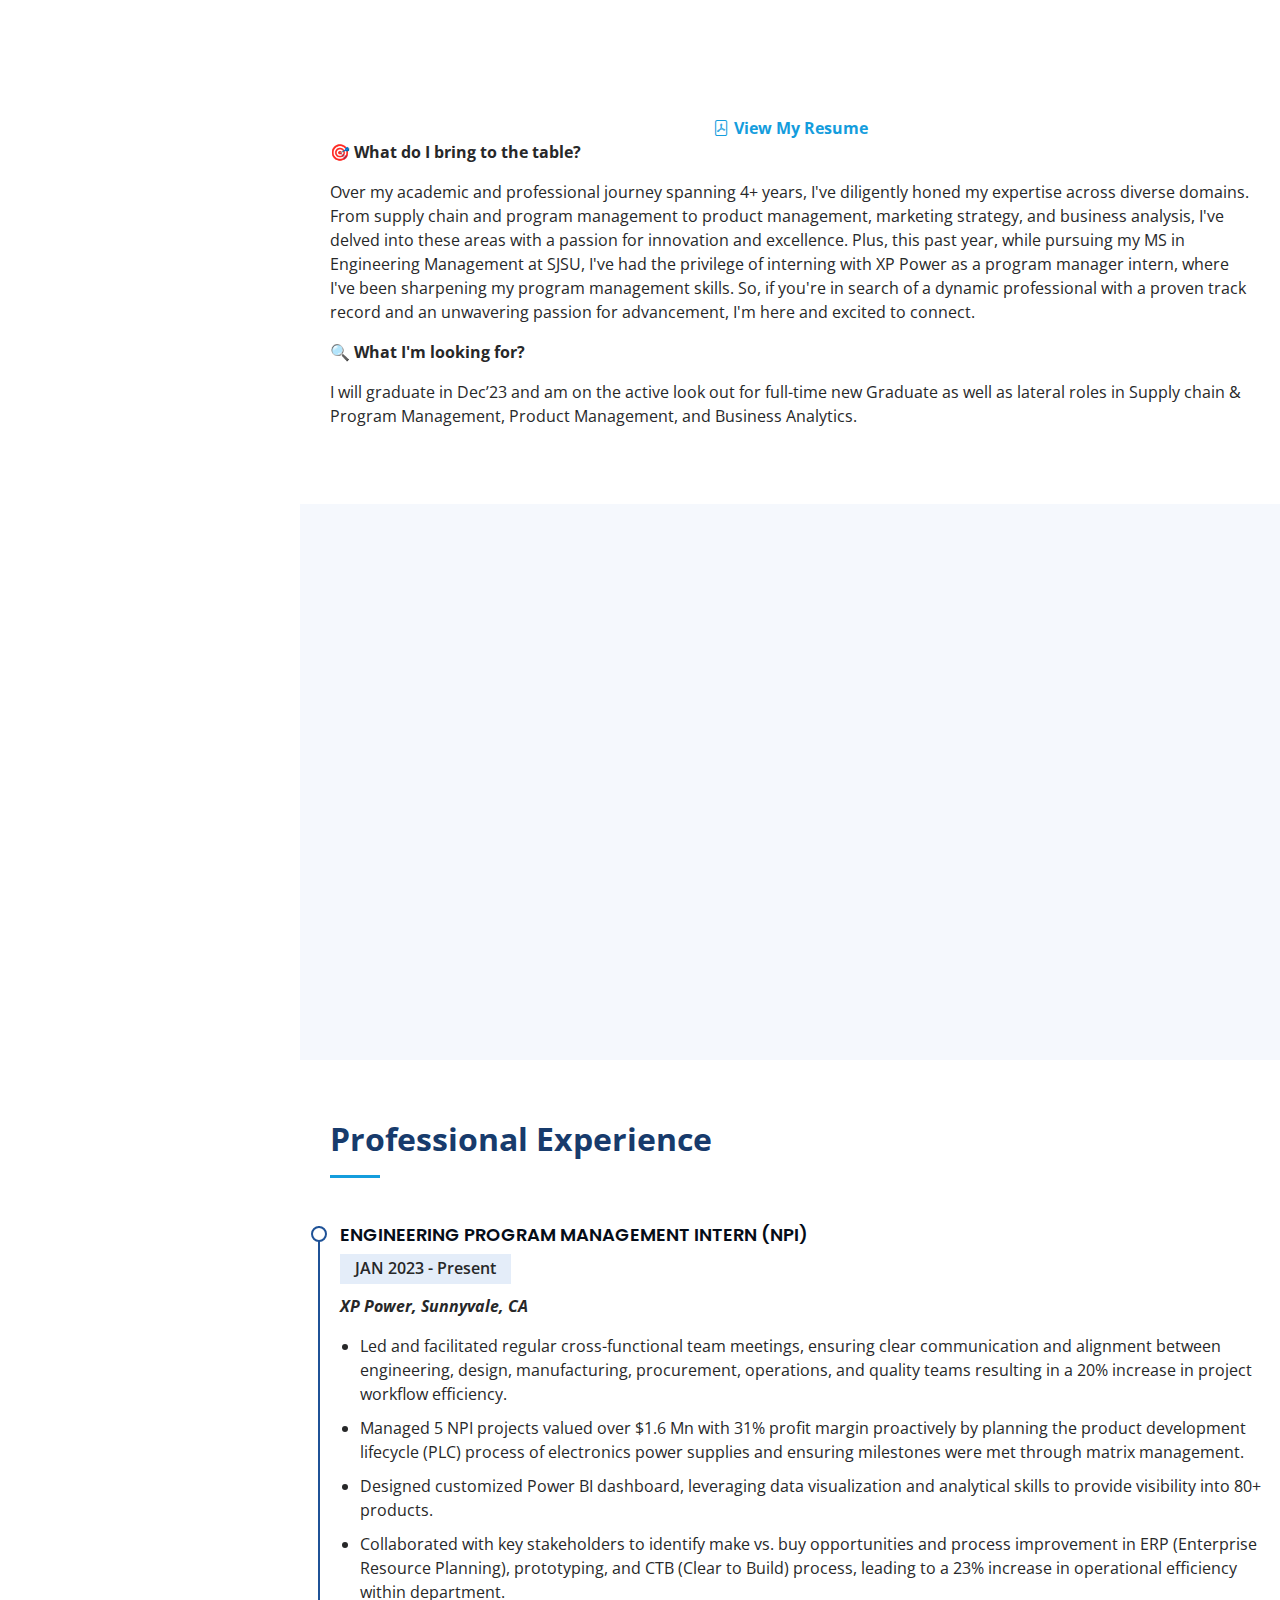
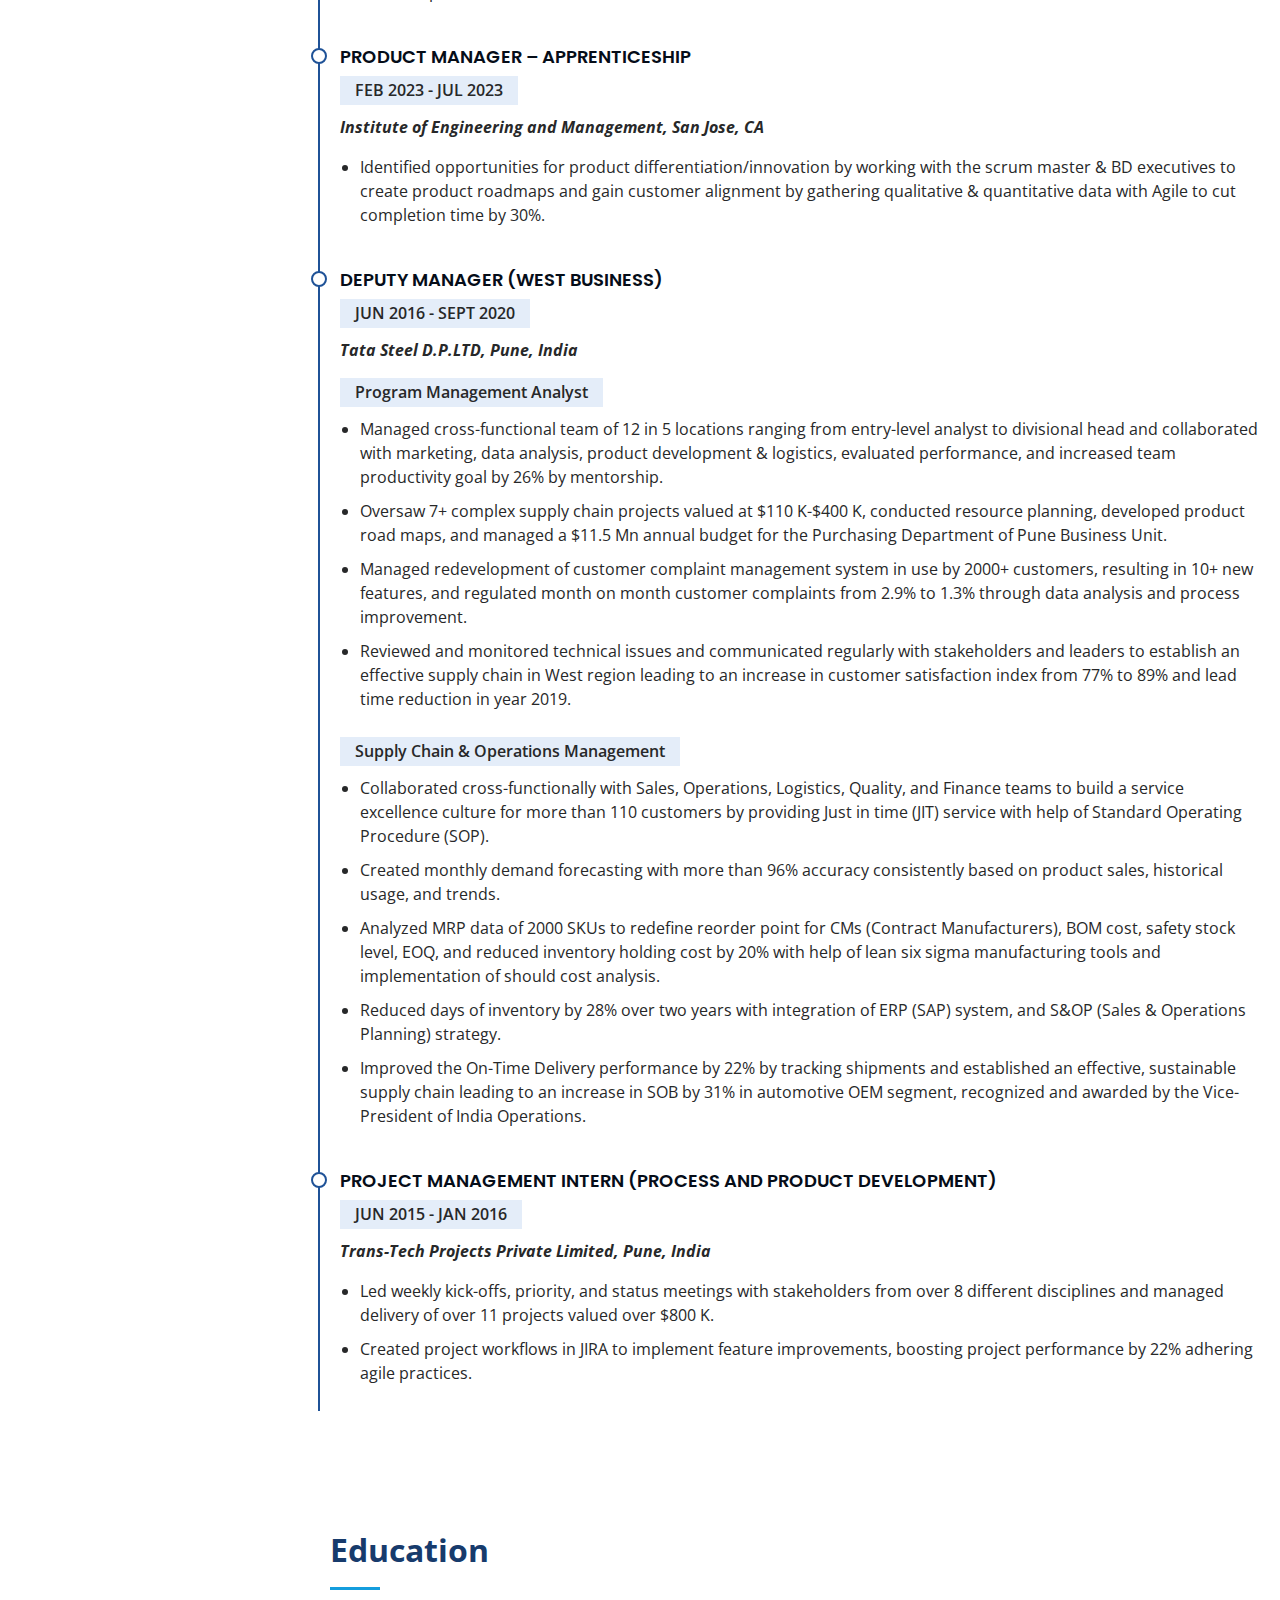
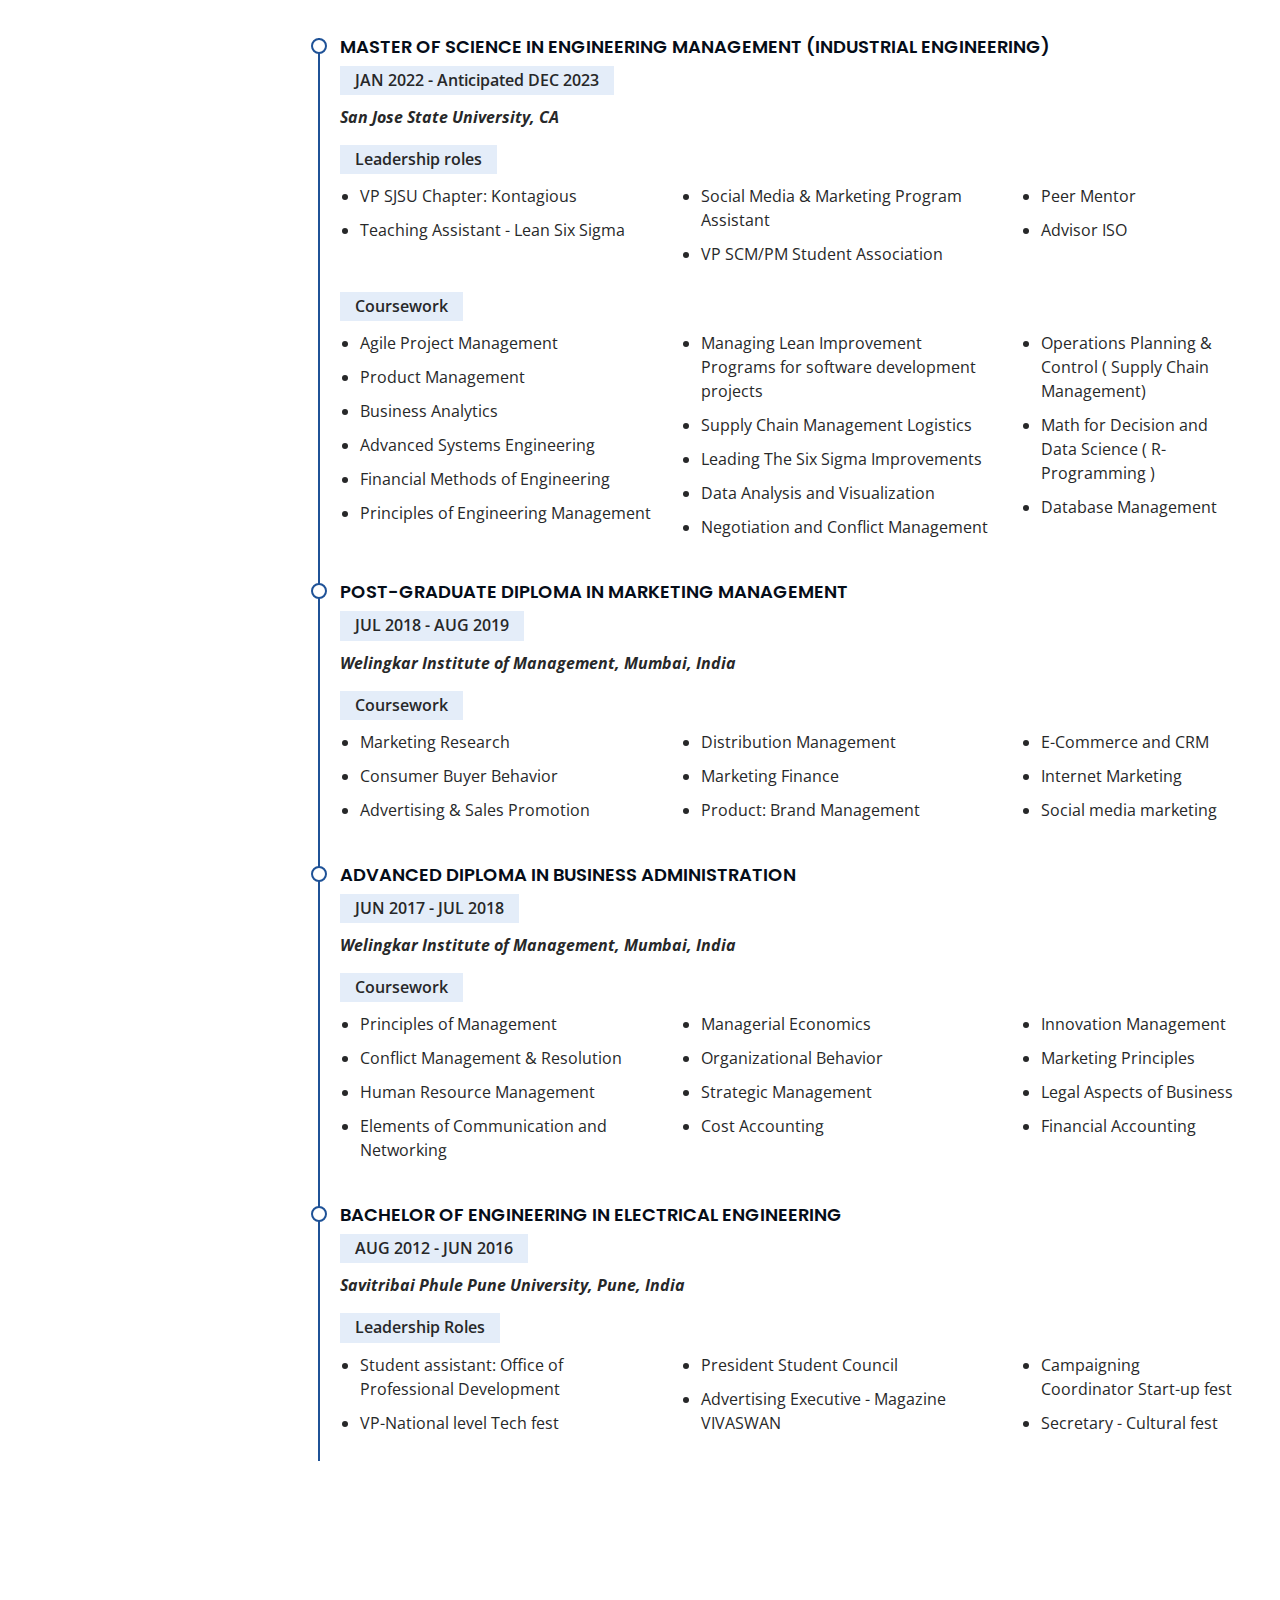
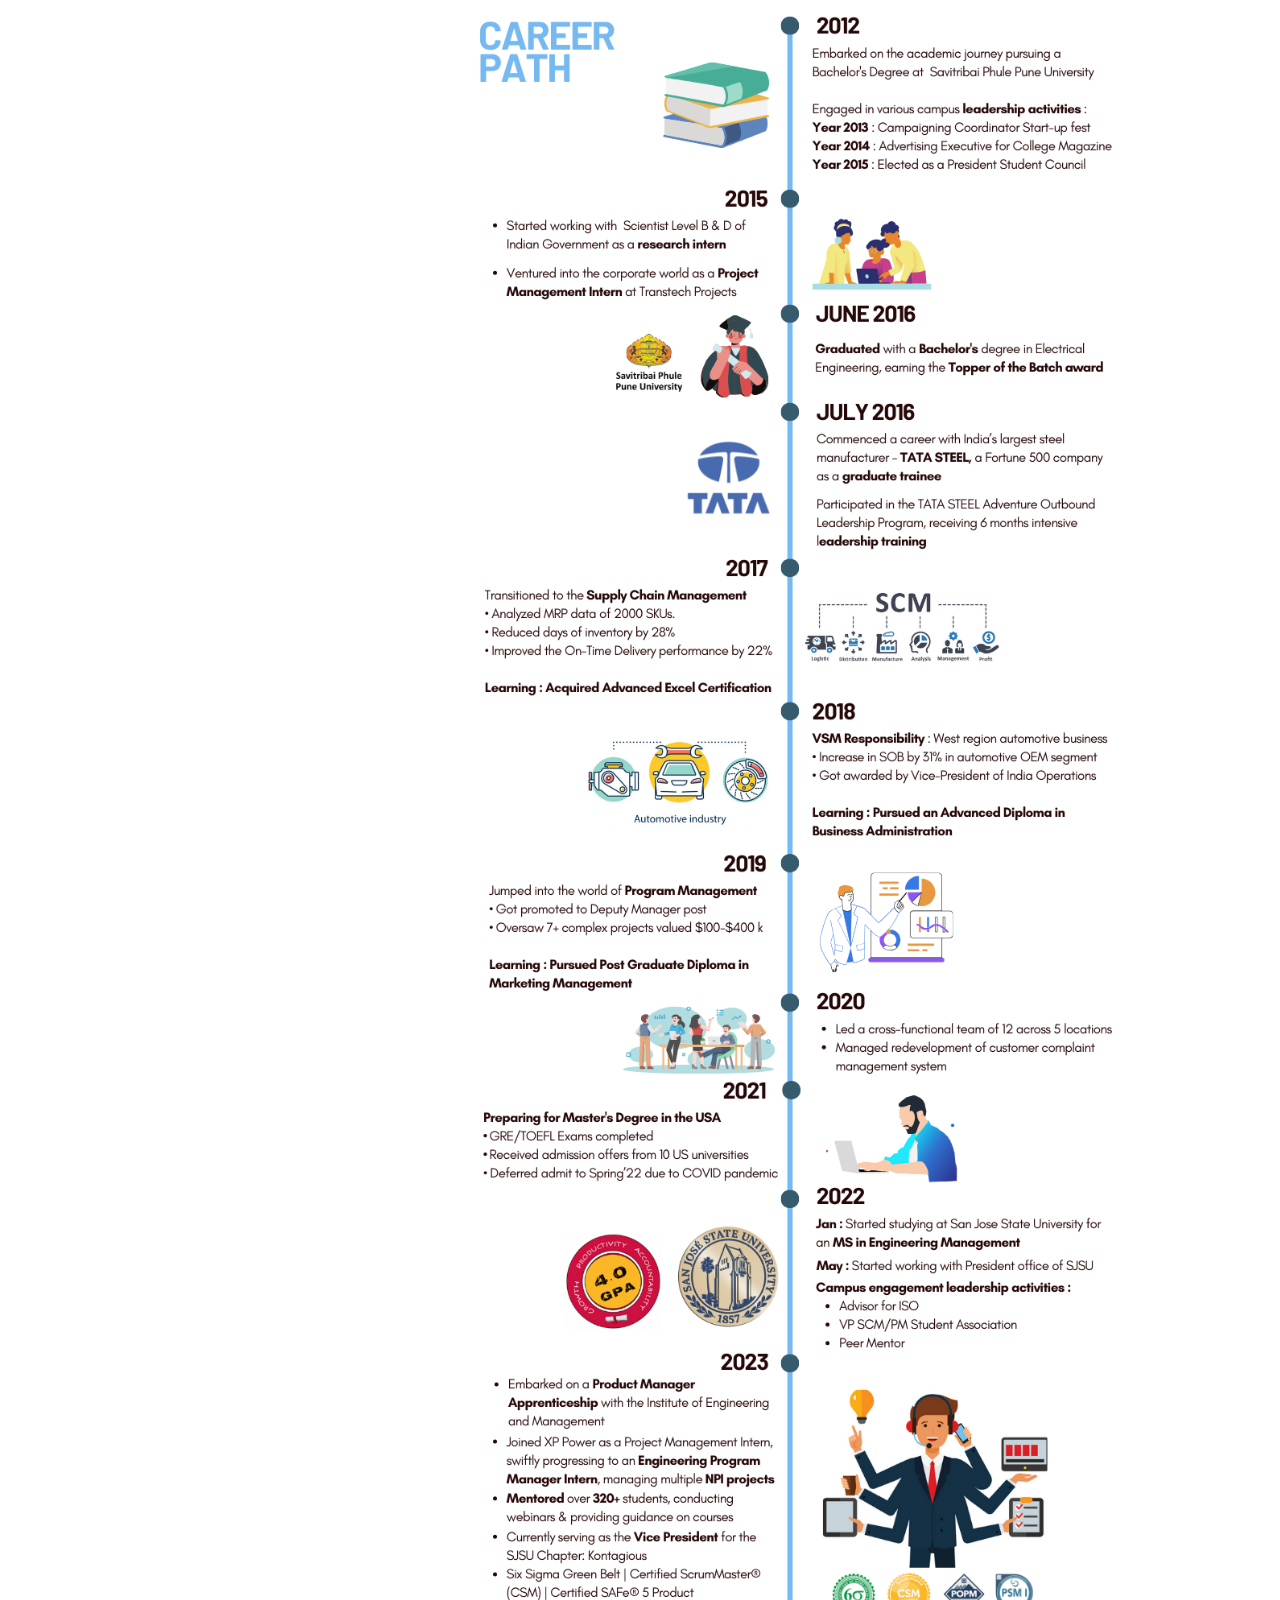
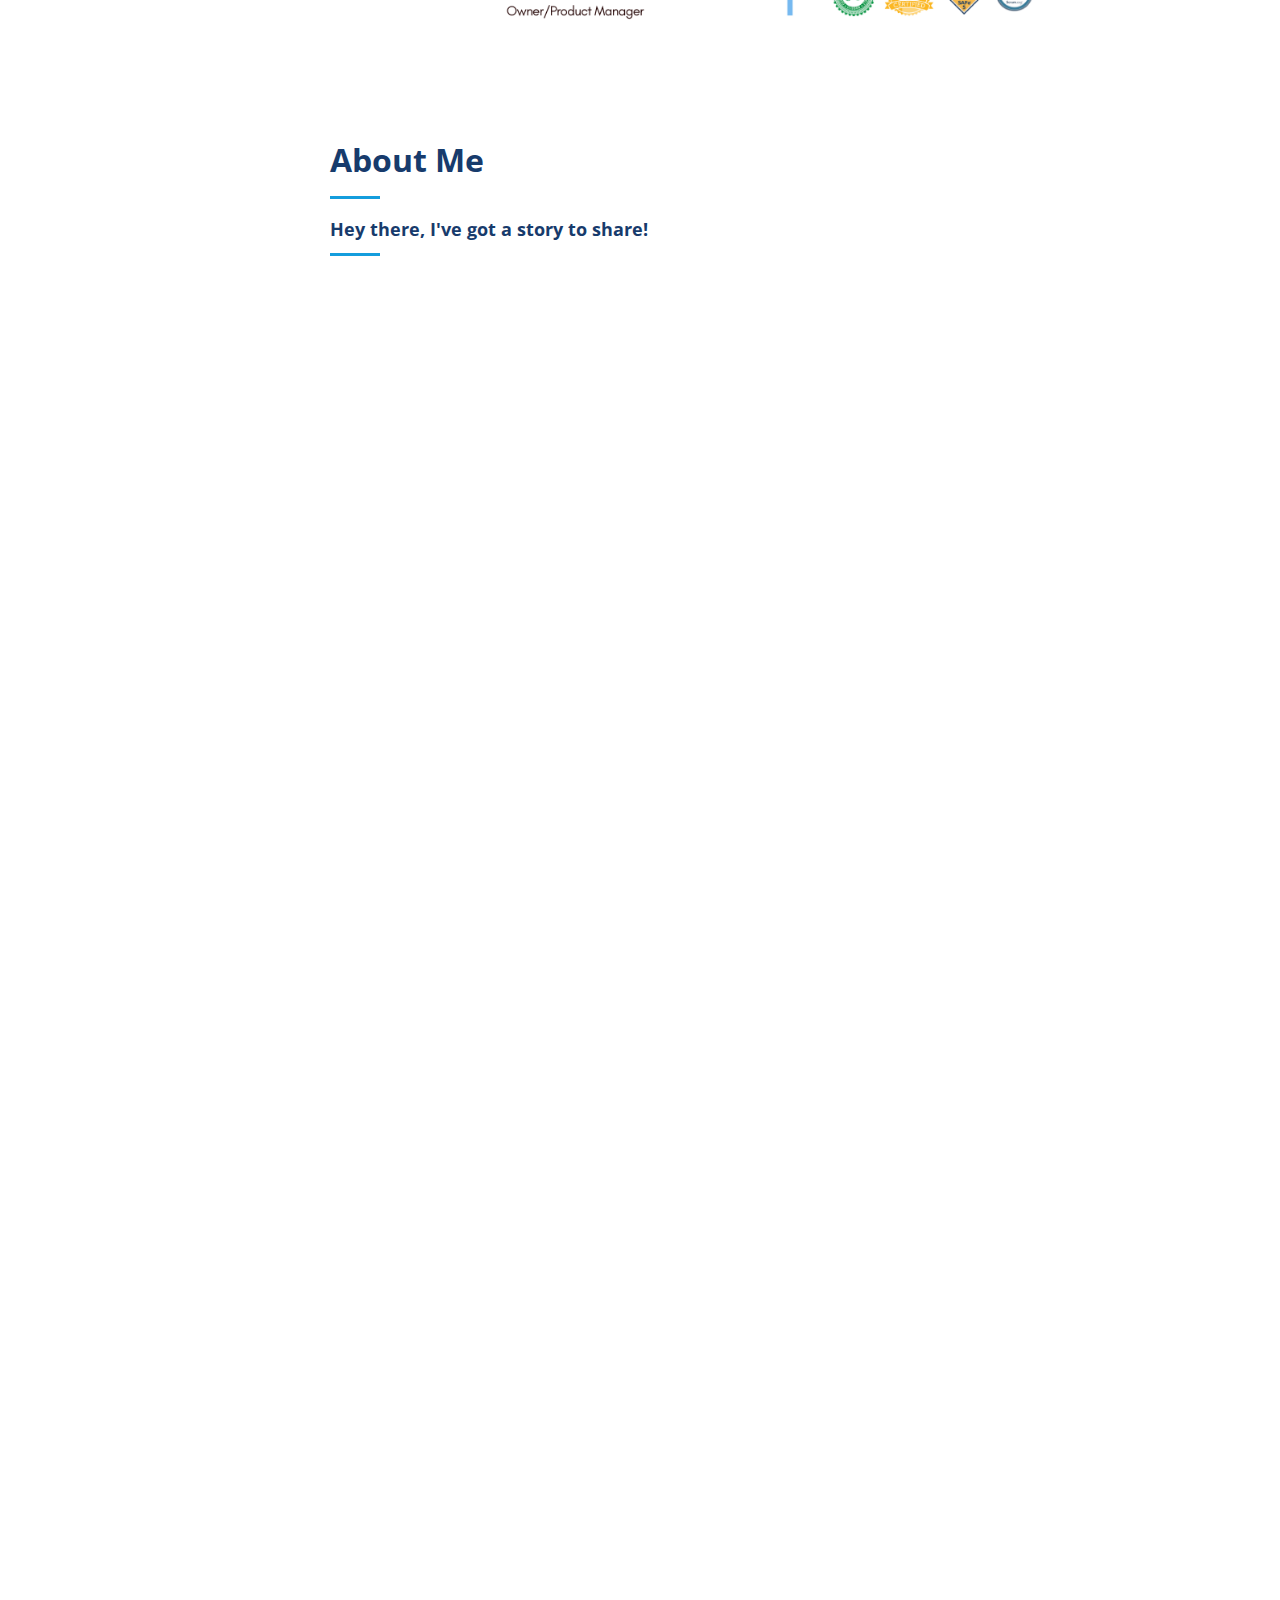
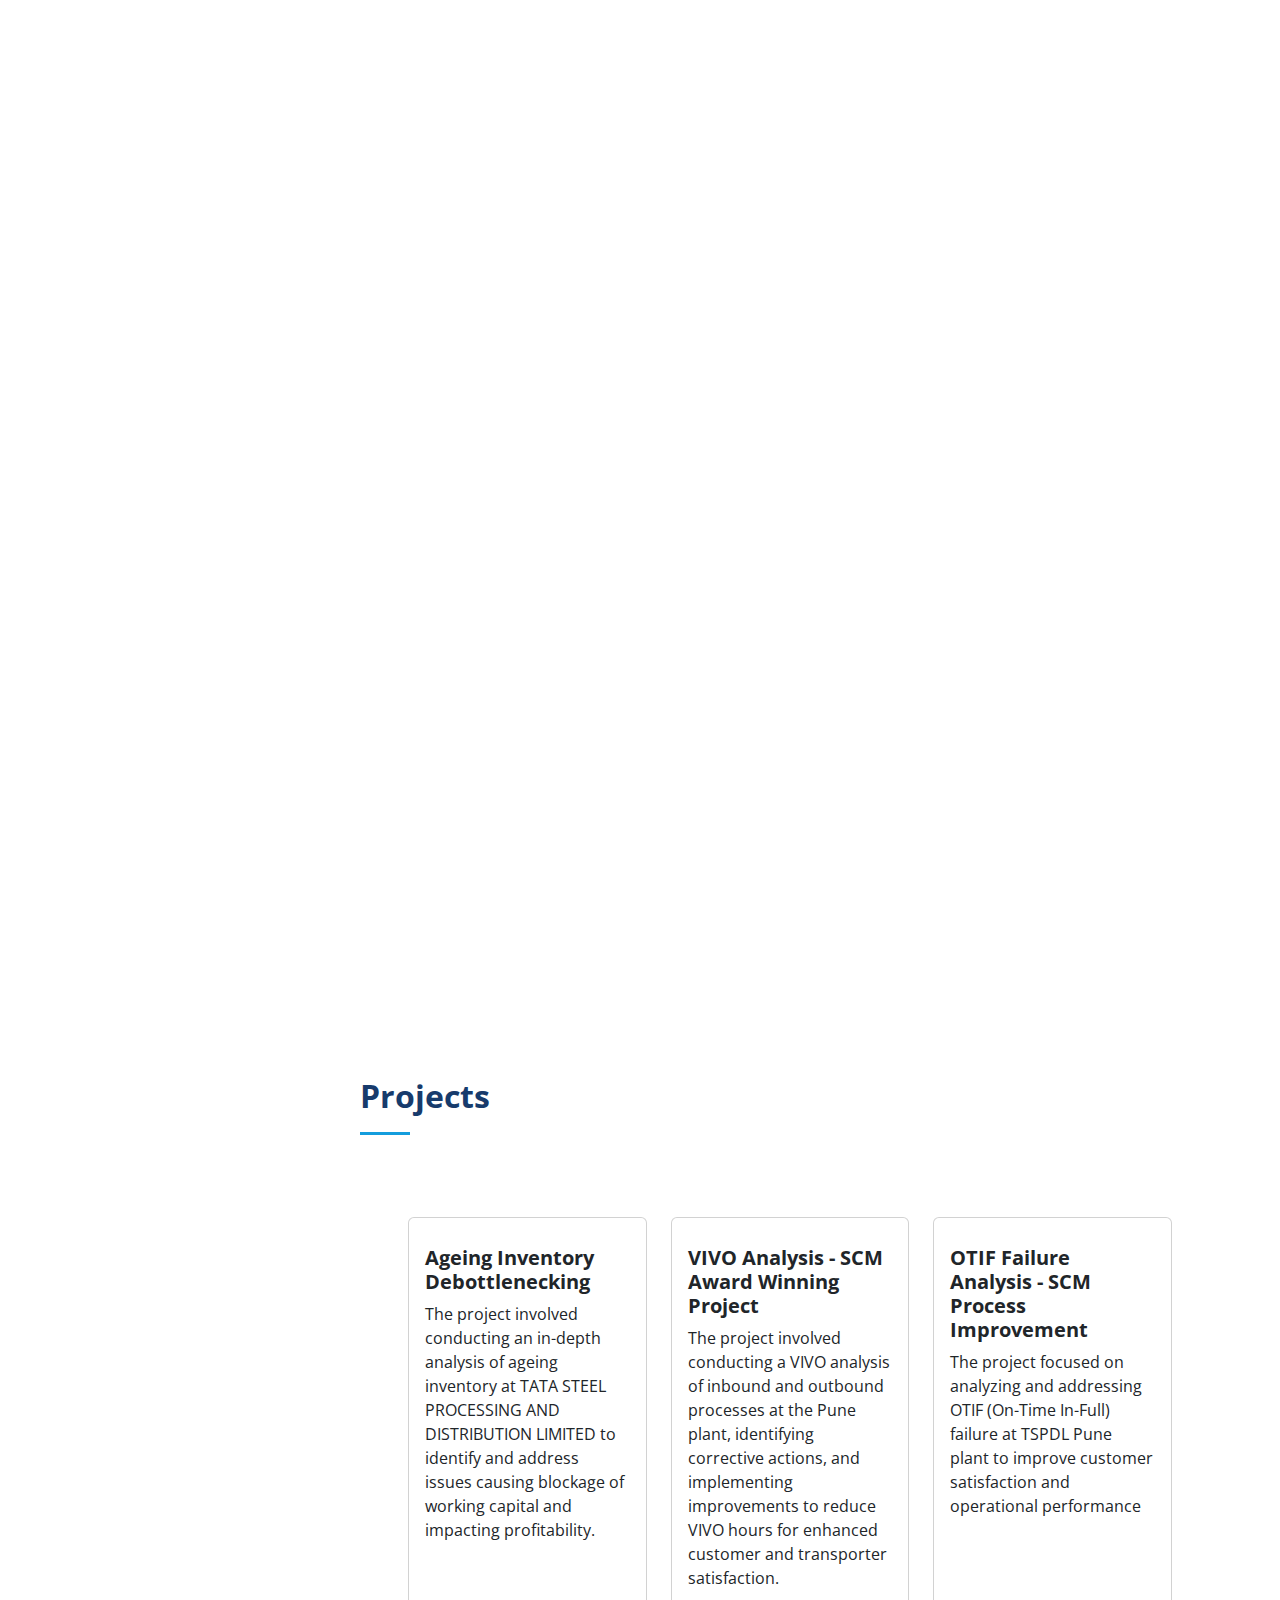
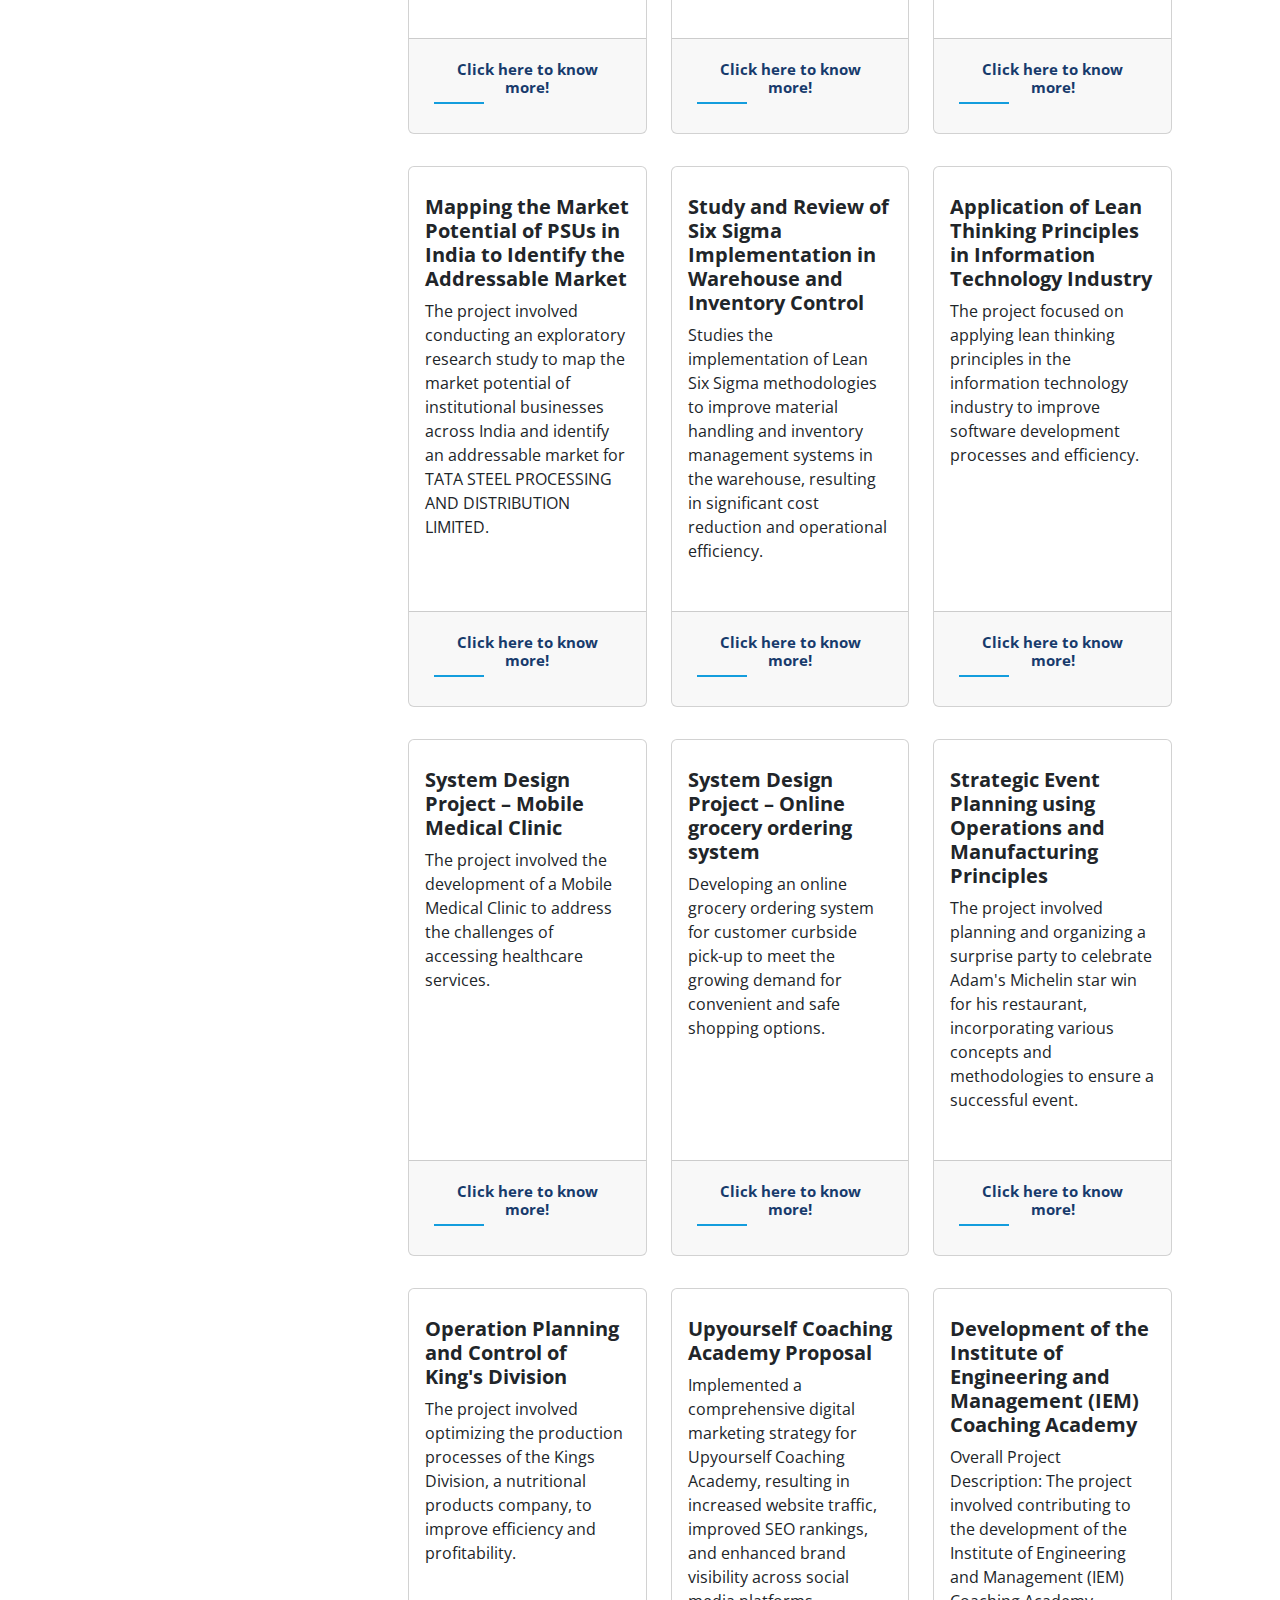
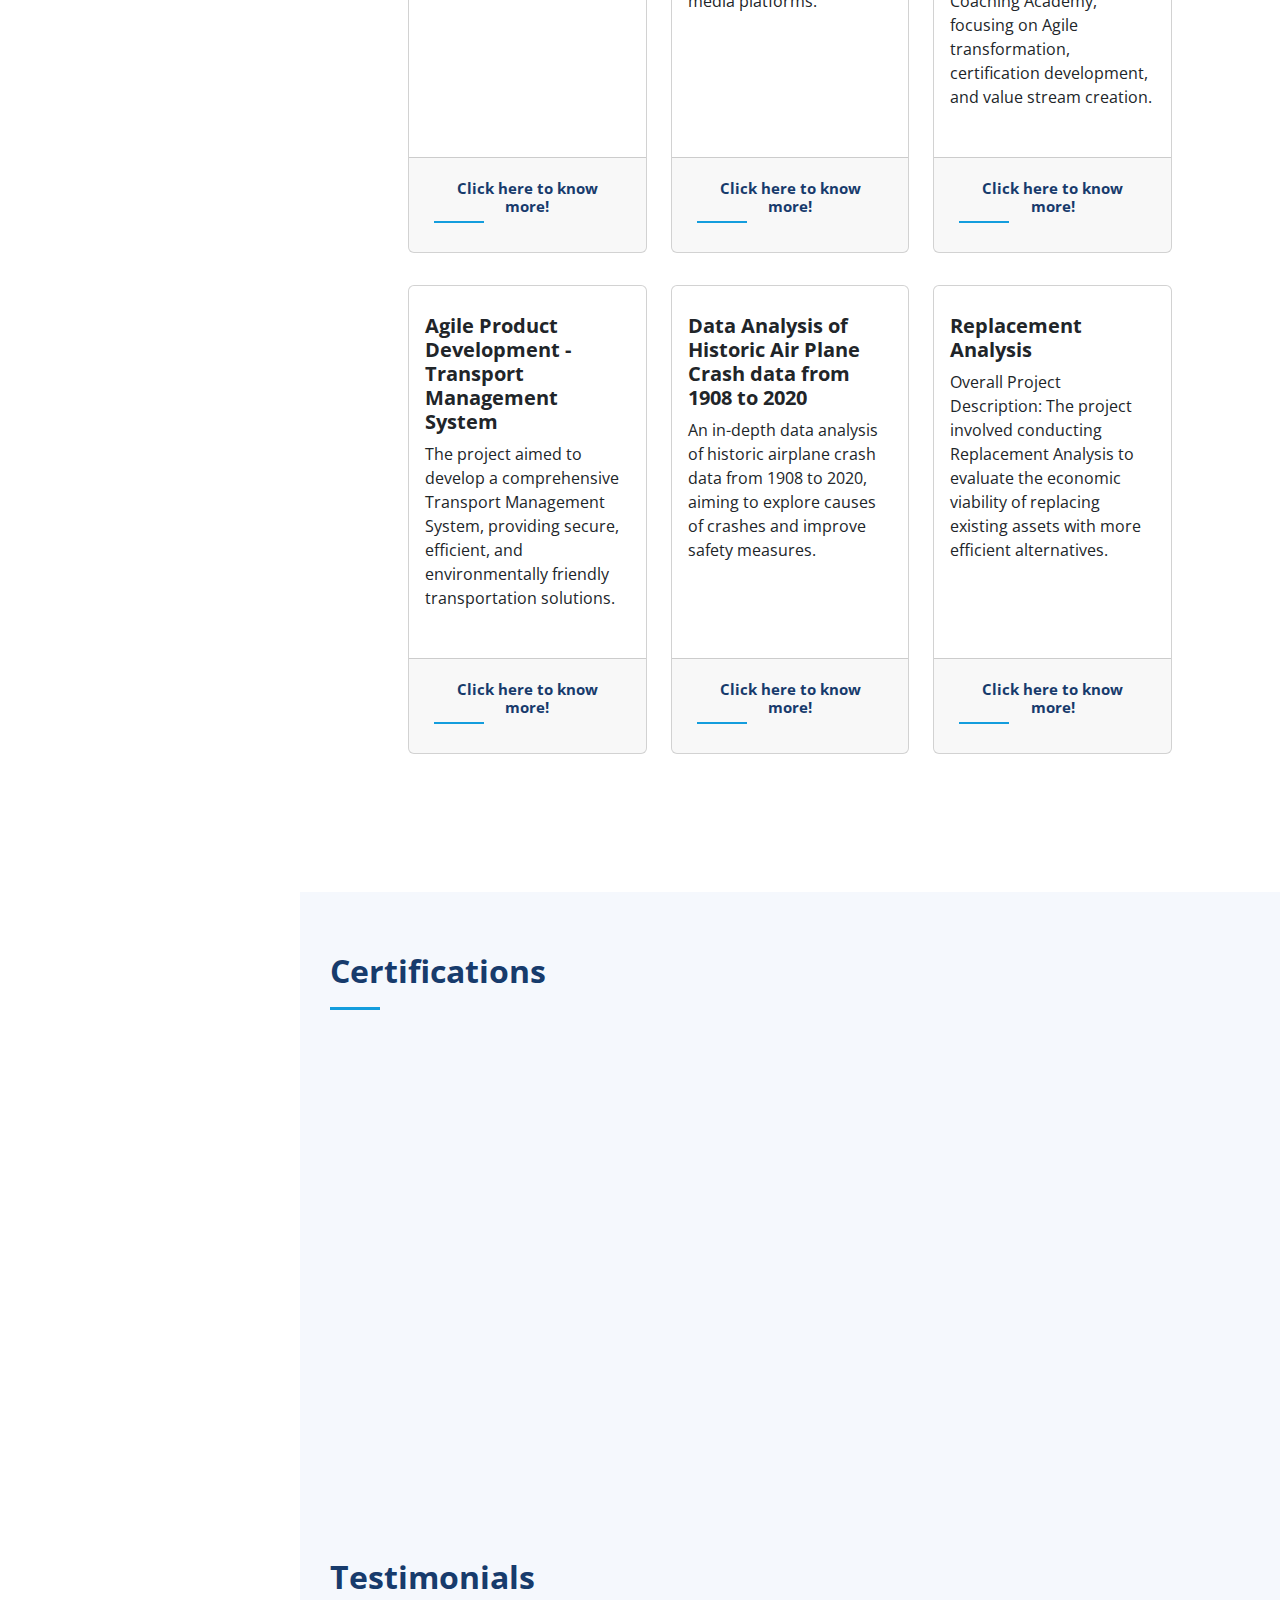
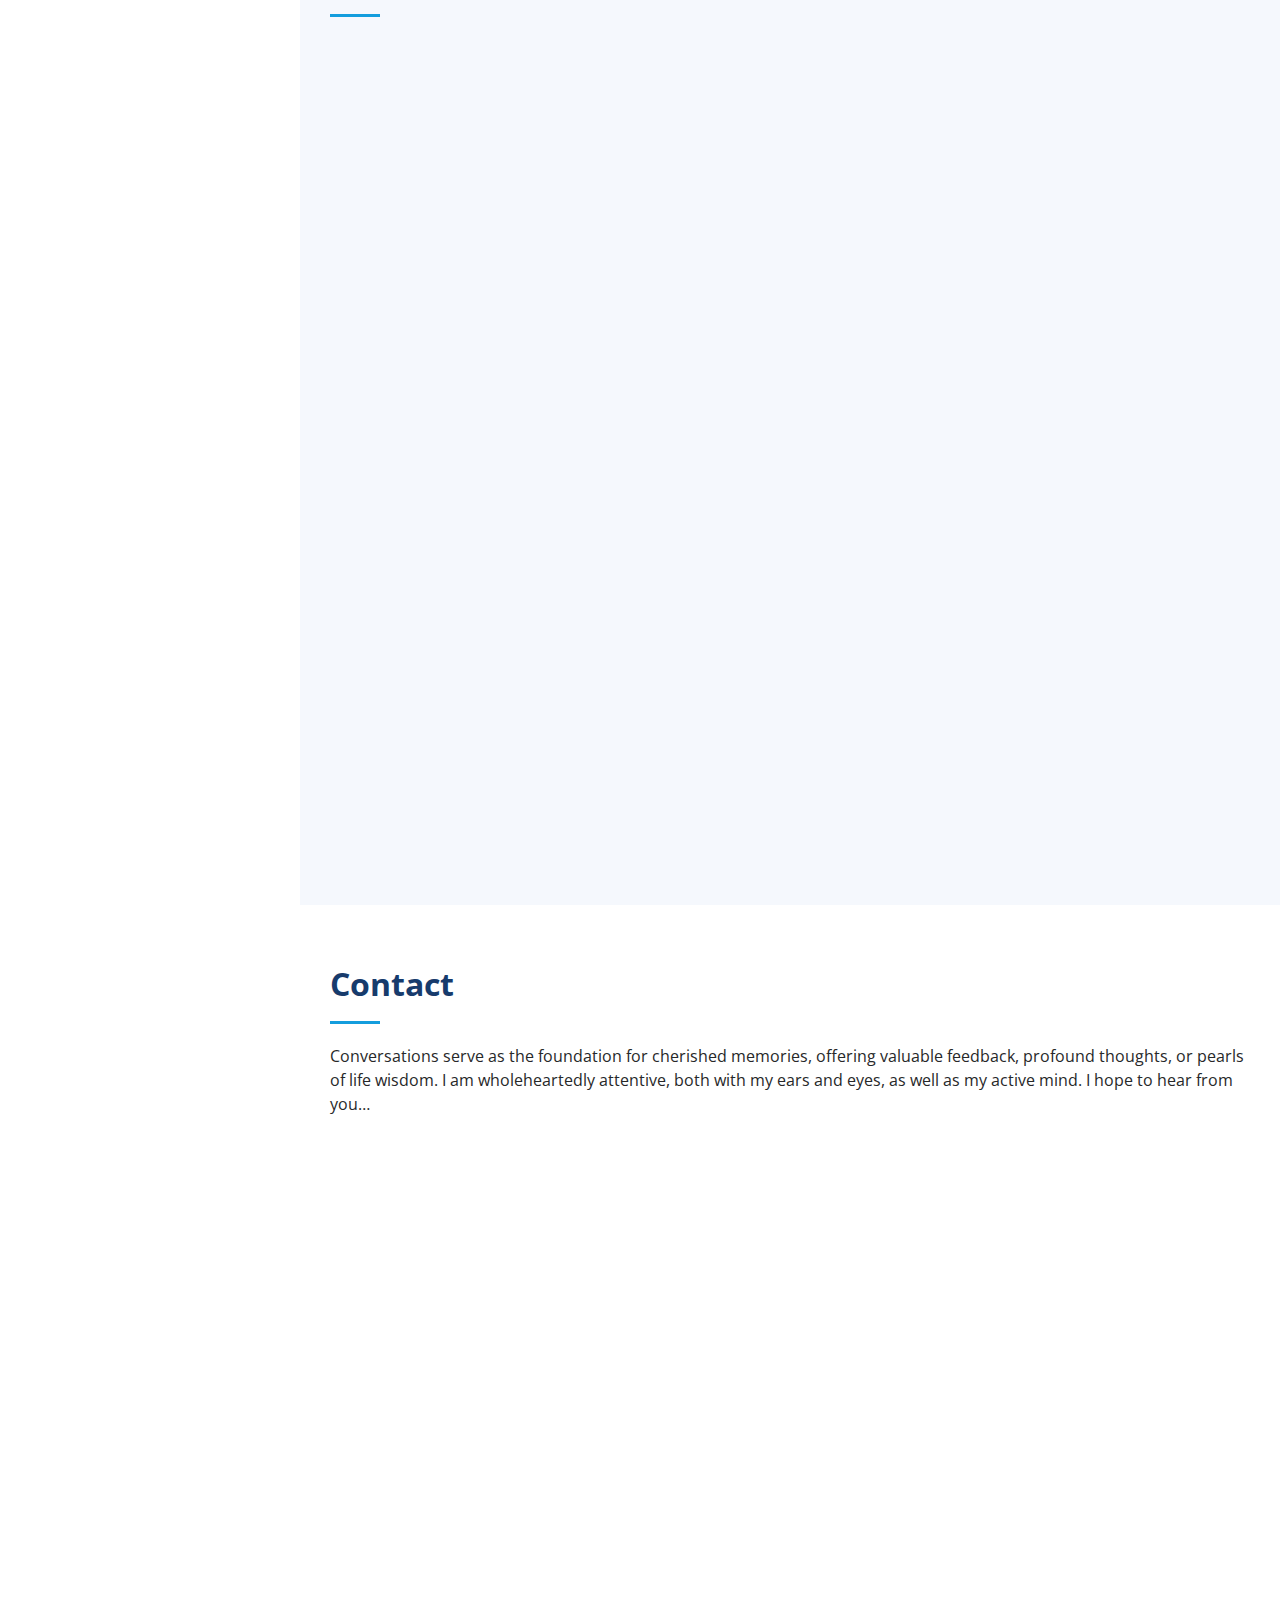
==== commit afd770e0: "Update index.html" ====
--- a/index.html
+++ b/index.html
@@ -1437,144 +1437,144 @@
 
           <div class="col-lg-4 col-md-6 portfolio-item filter-app">
             <div class="portfolio-wrap">
-              <img src="assets/img/1.png" class="img-fluid" alt="">
+              <img src="assets/img/certs/1.png" class="img-fluid" alt="">
               <div class="portfolio-links">
-                <a href="assets/img/1.png" data-gallery="portfolioGallery" class="portfolio-lightbox"><i class="bx bx-plus"></i></a>
+                <a href="assets/img/certs/1.png" data-gallery="portfolioGallery" class="portfolio-lightbox"><i class="bx bx-plus"></i></a>
               </div>
             </div>
           </div>
 
           <div class="col-lg-4 col-md-6 portfolio-item filter-web">
             <div class="portfolio-wrap">
-              <img src="assets/img/2.png" class="img-fluid" alt="">
+              <img src="assets/img/certs/2.png" class="img-fluid" alt="">
               <div class="portfolio-links">
-                <a href="assets/img/2.png" data-gallery="portfolioGallery" class="portfolio-lightbox"><i class="bx bx-plus"></i></a>
+                <a href="assets/img/certs/2.png" data-gallery="portfolioGallery" class="portfolio-lightbox"><i class="bx bx-plus"></i></a>
               </div>
             </div>
           </div>
 
           <div class="col-lg-4 col-md-6 portfolio-item filter-app">
             <div class="portfolio-wrap">
-              <img src="assets/img/3.png" class="img-fluid" alt="">
+              <img src="assets/img/certs/3.png" class="img-fluid" alt="">
               <div class="portfolio-links">
-                <a href="assets/img/3.png" data-gallery="portfolioGallery" class="portfolio-lightbox"><i class="bx bx-plus"></i></a>
+                <a href="assets/img/certs/3.png" data-gallery="portfolioGallery" class="portfolio-lightbox"><i class="bx bx-plus"></i></a>
               </div>
             </div>
           </div>
 
           <div class="col-lg-4 col-md-6 portfolio-item filter-card">
             <div class="portfolio-wrap">
-              <img src="assets/img/4.png" class="img-fluid" alt="">
+              <img src="assets/img/certs/4.png" class="img-fluid" alt="">
               <div class="portfolio-links">
-                <a href="assets/img/4.png" data-gallery="portfolioGallery" class="portfolio-lightbox"><i class="bx bx-plus"></i></a>
+                <a href="assets/img/certs/4.png" data-gallery="portfolioGallery" class="portfolio-lightbox"><i class="bx bx-plus"></i></a>
               </div>
             </div>
           </div>
 
           <div class="col-lg-4 col-md-6 portfolio-item filter-card">
             <div class="portfolio-wrap">
-              <img src="assets/img/10.png" class="img-fluid" alt="">
+              <img src="assets/img/certs/10.png" class="img-fluid" alt="">
               <div class="portfolio-links">
-                <a href="assets/img/10.png" data-gallery="portfolioGallery" class="portfolio-lightbox"><i class="bx bx-plus"></i></a>
+                <a href="assets/img/certs/10.png" data-gallery="portfolioGallery" class="portfolio-lightbox"><i class="bx bx-plus"></i></a>
               </div>
             </div>
           </div>
 
           <div class="col-lg-4 col-md-6 portfolio-item filter-app">
             <div class="portfolio-wrap">
-              <img src="assets/img/6.png" class="img-fluid" alt="">
+              <img src="assets/img/certs/6.png" class="img-fluid" alt="">
               <div class="portfolio-links">
-                <a href="assets/img/6.png" data-gallery="portfolioGallery" class="portfolio-lightbox"><i class="bx bx-plus"></i></a>
+                <a href="assets/img/certs/6.png" data-gallery="portfolioGallery" class="portfolio-lightbox"><i class="bx bx-plus"></i></a>
               </div>
             </div>
           </div>
 
           <div class="col-lg-4 col-md-6 portfolio-item filter-card">
             <div class="portfolio-wrap">
-              <img src="assets/img/7.png" class="img-fluid" alt="">
+              <img src="assets/img/certs/7.png" class="img-fluid" alt="">
               <div class="portfolio-links">
-                <a href="assets/img/7.png" data-gallery="portfolioGallery" class="portfolio-lightbox"><i class="bx bx-plus"></i></a>
+                <a href="assets/img/certs/7.png" data-gallery="portfolioGallery" class="portfolio-lightbox"><i class="bx bx-plus"></i></a>
               </div>
             </div>
           </div>
 
           <div class="col-lg-4 col-md-6 portfolio-item filter-card">
             <div class="portfolio-wrap">
-              <img src="assets/img/8.png" class="img-fluid" alt="">
+              <img src="assets/img/certs/8.png" class="img-fluid" alt="">
               <div class="portfolio-links">
-                <a href="assets/img/8.png" data-gallery="portfolioGallery" class="portfolio-lightbox"><i class="bx bx-plus"></i></a>
+                <a href="assets/img/certs/8.png" data-gallery="portfolioGallery" class="portfolio-lightbox"><i class="bx bx-plus"></i></a>
               </div>
             </div>
           </div>
 
           <div class="col-lg-4 col-md-6 portfolio-item filter-web">
             <div class="portfolio-wrap">
-              <img src="assets/img/11.png" class="img-fluid" alt="">
+              <img src="assets/img/certs/11.png" class="img-fluid" alt="">
               <div class="portfolio-links">
-                <a href="assets/img/11.png" data-gallery="portfolioGallery" class="portfolio-lightbox"><i class="bx bx-plus"></i></a>
+                <a href="assets/img/certs/11.png" data-gallery="portfolioGallery" class="portfolio-lightbox"><i class="bx bx-plus"></i></a>
               </div>
             </div>
           </div>
 
           <div class="col-lg-4 col-md-6 portfolio-item filter-web">
             <div class="portfolio-wrap">
-              <img src="assets/img/12.png" class="img-fluid" alt="">
+              <img src="assets/img/certs/12.png" class="img-fluid" alt="">
               <div class="portfolio-links">
-                <a href="assets/img/12.png" data-gallery="portfolioGallery" class="portfolio-lightbox"><i class="bx bx-plus"></i></a>
+                <a href="assets/img/certs/12.png" data-gallery="portfolioGallery" class="portfolio-lightbox"><i class="bx bx-plus"></i></a>
               </div>
             </div>
           </div>
 
           <div class="col-lg-4 col-md-6 portfolio-item filter-web">
             <div class="portfolio-wrap">
-              <img src="assets/img/13.png" class="img-fluid" alt="">
+              <img src="assets/img/certs/13.png" class="img-fluid" alt="">
               <div class="portfolio-links">
-                <a href="assets/img/13.png" data-gallery="portfolioGallery" class="portfolio-lightbox"><i class="bx bx-plus"></i></a>
+                <a href="assets/img/certs/13.png" data-gallery="portfolioGallery" class="portfolio-lightbox"><i class="bx bx-plus"></i></a>
               </div>
             </div>
           </div>
 
           <div class="col-lg-4 col-md-6 portfolio-item filter-web">
             <div class="portfolio-wrap">
-              <img src="assets/img/14.png" class="img-fluid" alt="">
+              <img src="assets/img/certs/14.png" class="img-fluid" alt="">
               <div class="portfolio-links">
-                <a href="assets/img/14.png" data-gallery="portfolioGallery" class="portfolio-lightbox"><i class="bx bx-plus"></i></a>
+                <a href="assets/img/certs/14.png" data-gallery="portfolioGallery" class="portfolio-lightbox"><i class="bx bx-plus"></i></a>
               </div>
             </div>
           </div>
 
           <div class="col-lg-4 col-md-6 portfolio-item filter-web">
             <div class="portfolio-wrap">
-              <img src="assets/img/15.png" class="img-fluid" alt="">
+              <img src="assets/img/certs/15.png" class="img-fluid" alt="">
               <div class="portfolio-links">
-                <a href="assets/img/15.png" data-gallery="portfolioGallery" class="portfolio-lightbox"><i class="bx bx-plus"></i></a>
+                <a href="assets/img/certs/15.png" data-gallery="portfolioGallery" class="portfolio-lightbox"><i class="bx bx-plus"></i></a>
               </div>
             </div>
           </div>
 
           <div class="col-lg-4 col-md-6 portfolio-item filter-web">
             <div class="portfolio-wrap">
-              <img src="assets/img/16.png" class="img-fluid" alt="">
+              <img src="assets/img/certs/16.png" class="img-fluid" alt="">
               <div class="portfolio-links">
-                <a href="assets/img/16.png" data-gallery="portfolioGallery" class="portfolio-lightbox"><i class="bx bx-plus"></i></a>
+                <a href="assets/img/certs/16.png" data-gallery="portfolioGallery" class="portfolio-lightbox"><i class="bx bx-plus"></i></a>
               </div>
             </div>
           </div>
 
           <div class="col-lg-4 col-md-6 portfolio-item filter-web">
             <div class="portfolio-wrap">
-              <img src="assets/img/17.png" class="img-fluid" alt="">
+              <img src="assets/img/certs/17.png" class="img-fluid" alt="">
               <div class="portfolio-links">
-                <a href="assets/img/17.png" data-gallery="portfolioGallery" class="portfolio-lightbox"><i class="bx bx-plus"></i></a>
+                <a href="assets/img/certs/17.png" data-gallery="portfolioGallery" class="portfolio-lightbox"><i class="bx bx-plus"></i></a>
               </div>
             </div>
           </div>
 
           <div class="col-lg-4 col-md-6 portfolio-item filter-web">
             <div class="portfolio-wrap">
-              <img src="assets/img/18.png" class="img-fluid" alt="">
+              <img src="assets/img/certs/18.png" class="img-fluid" alt="">
               <div class="portfolio-links">
-                <a href="assets/img/18.png" data-gallery="portfolioGallery" class="portfolio-lightbox"><i class="bx bx-plus"></i></a>
+                <a href="assets/img/certs/18.png" data-gallery="portfolioGallery" class="portfolio-lightbox"><i class="bx bx-plus"></i></a>
               </div>
             </div>
           </div>
@@ -1582,18 +1582,18 @@
 
           <div class="col-lg-4 col-md-6 portfolio-item filter-web">
             <div class="portfolio-wrap">
-              <img src="assets/img/20.png" class="img-fluid" alt="">
+              <img src="assets/img/certs/20.png" class="img-fluid" alt="">
               <div class="portfolio-links">
-                <a href="assets/img/20.png" data-gallery="portfolioGallery" class="portfolio-lightbox"><i class="bx bx-plus"></i></a>
+                <a href="assets/img/certs/20.png" data-gallery="portfolioGallery" class="portfolio-lightbox"><i class="bx bx-plus"></i></a>
               </div>
             </div>
           </div>
 
           <div class="col-lg-4 col-md-6 portfolio-item filter-web">
             <div class="portfolio-wrap">
-              <img src="assets/img/9.png" class="img-fluid" alt="">
+              <img src="assets/img/certs/9.png" class="img-fluid" alt="">
               <div class="portfolio-links">
-                <a href="assets/img/9.png" data-gallery="portfolioGallery" class="portfolio-lightbox"><i class="bx bx-plus"></i></a>
+                <a href="assets/img/certs/9.png" data-gallery="portfolioGallery" class="portfolio-lightbox"><i class="bx bx-plus"></i></a>
               </div>
             </div>
           </div>
@@ -1601,18 +1601,18 @@
 
           <div class="col-lg-4 col-md-6 portfolio-item filter-web">
             <div class="portfolio-wrap">
-              <img src="assets/img/21.png" class="img-fluid" alt="">
+              <img src="assets/img/certs/21.png" class="img-fluid" alt="">
               <div class="portfolio-links">
-                <a href="assets/img/21.png" data-gallery="portfolioGallery" class="portfolio-lightbox"><i class="bx bx-plus"></i></a>
+                <a href="assets/img/certs/21.png" data-gallery="portfolioGallery" class="portfolio-lightbox"><i class="bx bx-plus"></i></a>
               </div>
             </div>
           </div>
 
           <div class="col-lg-4 col-md-6 portfolio-item filter-web">
             <div class="portfolio-wrap">
-              <img src="assets/img/22.png" class="img-fluid" alt="">
+              <img src="assets/img/certs/22.png" class="img-fluid" alt="">
               <div class="portfolio-links">
-                <a href="assets/img/22.png" data-gallery="portfolioGallery" class="portfolio-lightbox"><i class="bx bx-plus"></i></a>
+                <a href="assets/img/certs/22.png" data-gallery="portfolioGallery" class="portfolio-lightbox"><i class="bx bx-plus"></i></a>
               </div>
             </div>
           </div>
@@ -1682,6 +1682,63 @@
 
  -->
 
+<!-- ======= Testimonials Section ======= -->
+    <section id="testimonials" class="testimonials section-bg">
+      <div class="container">
+
+        <div class="section-title">
+          <h2>Testimonials</h2>
+        </div>
+
+        <div class="testimonials-slider swiper" data-aos="fade-up" data-aos-delay="100">
+          <div class="swiper-wrapper">
+
+            <div class="swiper-slide">
+              <div class="testimonial-item" data-aos="fade-up">
+                <p>
+                  <i class="bx bxs-quote-alt-left quote-icon-left"></i>
+                  Having closely worked with Ajit in the automotive business of TSPDL, I can attest to his exceptional project management skills. Ajit effectively leads complex projects, managing cross-functional teams and delivering results under pressure. His strategic approach, attention to detail, and resource management ensure project success within budgets. His stakeholder management in process improvement projects has significantly improved the customer satisfaction index in TSPDL’s automobile business sector.
+                  <i class="bx bxs-quote-alt-right quote-icon-right"></i>
+                </p>
+                <img src="assets/img/t2.jpeg" class="testimonial-img" alt="">
+                <h3>Viraj Naik</h3>
+                <h4>NBD Head - Automotive (VSM), TATA STEEL DP LTD</h4>
+              </div>
+            </div><!-- End testimonial item -->
+
+            <div class="swiper-slide">
+              <div class="testimonial-item" data-aos="fade-up" data-aos-delay="100">
+                <p>
+                  <i class="bx bxs-quote-alt-left quote-icon-left"></i>
+                  Ajit demonstrated exceptional leadership and dedication at TATA STEEL DP LTD, where he quickly established himself as a compassionate and effective leader. His strong communication skills, problem-solving abilities, and proactive approach were instrumental in driving successful SCM projects, earning him recognition and awards from customers and company leadership. Ajit's proven track record in inventory management, forecasting, procurement, planning, and process improvement make him a valuable asset to any team seeking supply chain expertise.
+                  <i class="bx bxs-quote-alt-right quote-icon-right"></i>
+                </p>
+                <img src="assets/img/t1.jpeg" class="testimonial-img" alt="">
+                <h3>Shivranjan Funde</h3>
+                <h4>SCM Head - West, TATA STEEL DP LTD</h4>
+              </div>
+            </div><!-- End testimonial item -->
+
+            <div class="swiper-slide">
+              <div class="testimonial-item" data-aos="fade-up" data-aos-delay="100">
+                <p>
+                  <i class="bx bxs-quote-alt-left quote-icon-left"></i>
+                  Ajit's academic prowess and practical application of knowledge were evident throughout his engineering studies, where he consistently excelled and emerged as the topper of his batch. I have no doubt that Ajit will continue to excel in his corporate life, just as he did in his college life, with his strong work ethic and dedication to success.
+                  <i class="bx bxs-quote-alt-right quote-icon-right"></i>
+                </p>
+                <img src="assets/img/t3.jpeg" class="testimonial-img" alt="">
+                <h3>Nisha Dagade</h3>
+                <h4>Professor - University of Pune</h4>
+              </div>
+            </div><!-- End testimonial item -->
+
+          </div>
+          <div class="swiper-pagination"></div>
+        </div>
+
+      </div>
+    </section><!-- End Testimonials Section -->
+
 <section id="contact" class="contact">
       <div class="container">
 
@@ -1712,7 +1769,7 @@
                 <p>+1 (707)-740-1717</p>
               </div>
 
-              <iframe src="https://www.google.com/maps/embed?pb=!1m14!1m8!1m3!1d12097.433213460943!2d-74.0062269!3d40.7101282!3m2!1i1024!2i768!4f13.1!3m3!1m2!1s0x0%3A0xb89d1fe6bc499443!2sDowntown+Conference+Center!5e0!3m2!1smk!2sbg!4v1539943755621" frameborder="0" style="border:0; width: 100%; height: 290px;" allowfullscreen></iframe>
+              <iframe src="https://www.google.com/maps/embed?pb=!1m18!1m12!1m3!1d3172.1490844225177!2d-121.86628552463613!3d37.33897903714483!2m3!1f0!2f0!3f0!3m2!1i1024!2i768!4f13.1!3m3!1m2!1s0x808fccda4153d3d1%3A0x6bc102aa687fd566!2s473%20S%2022nd%20St%2C%20San%20Jose%2C%20CA%2095116%2C%20USA!5e0!3m2!1sen!2sin!4v1711310856994!5m2!1sen!2sin" width="600" height="450" style="border:0;" allowfullscreen="" loading="lazy" referrerpolicy="no-referrer-when-downgrade"></iframe>
             </div>
 
           </div>
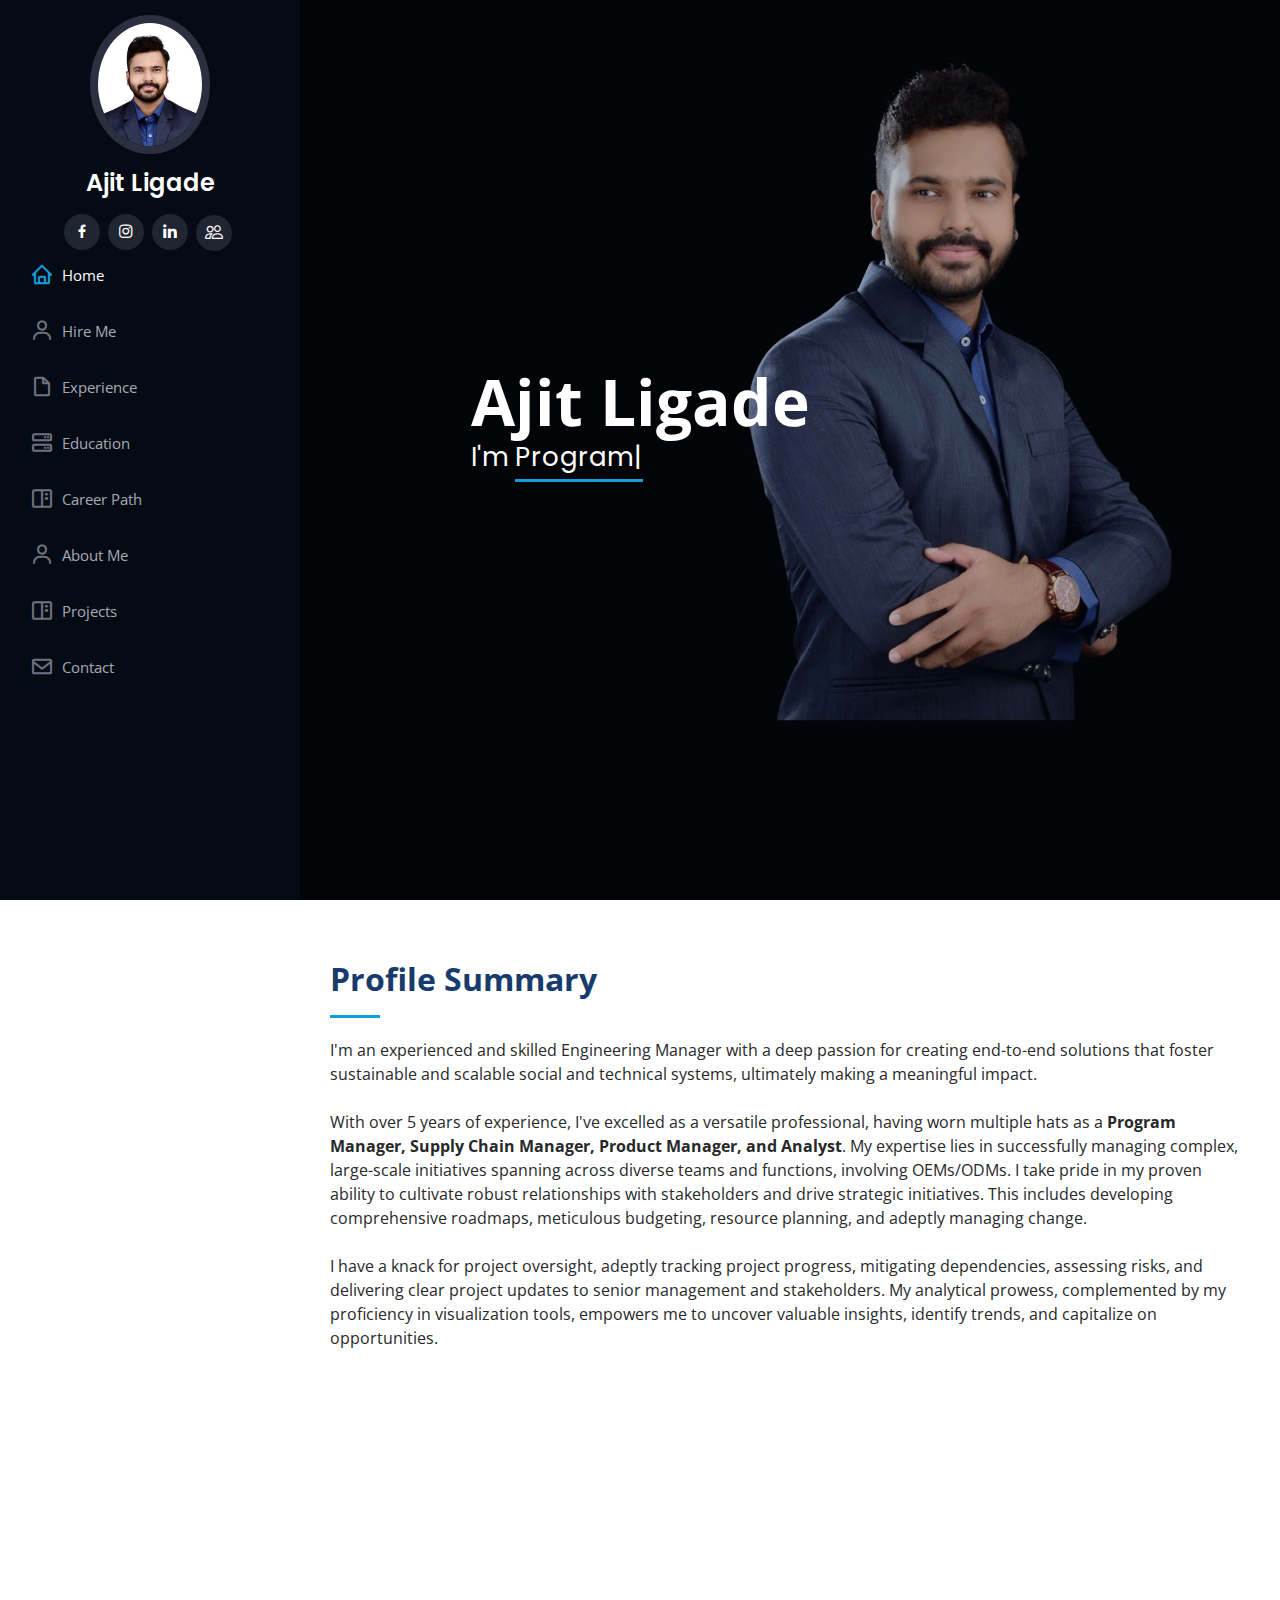
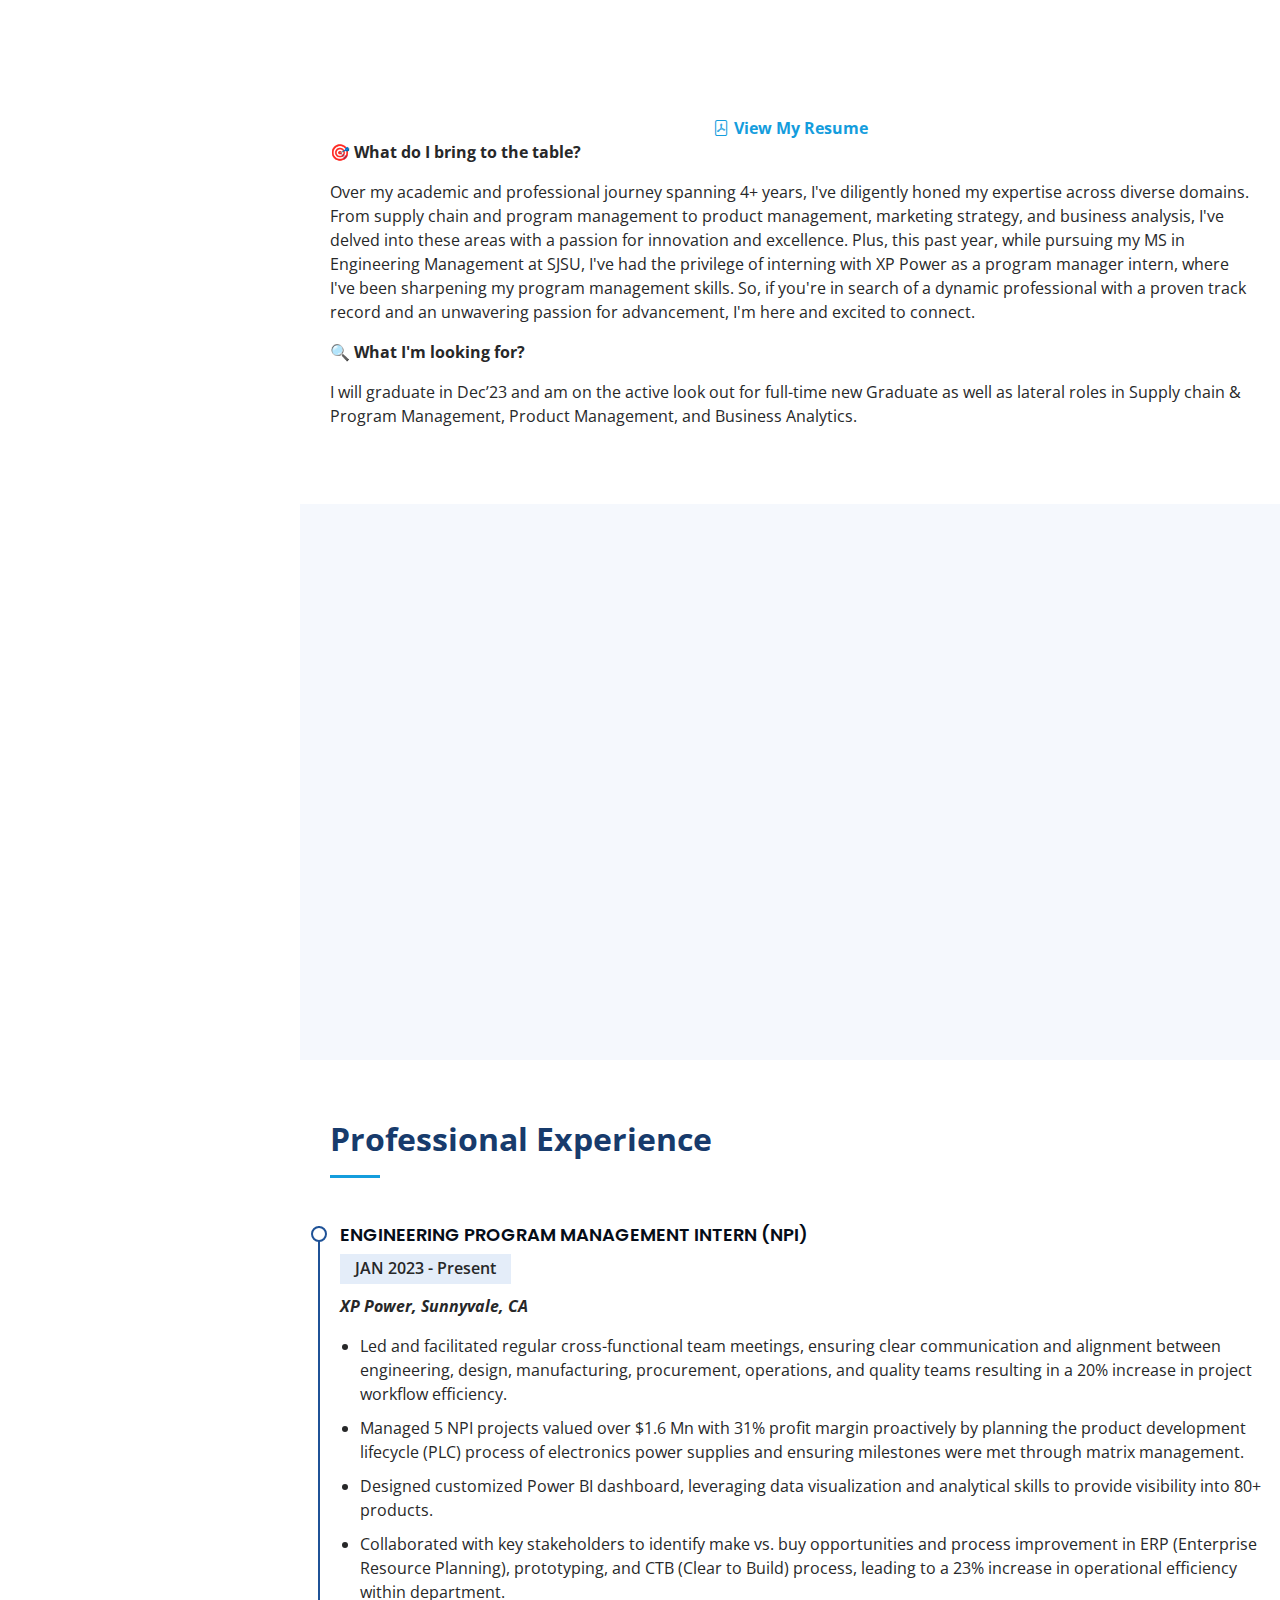
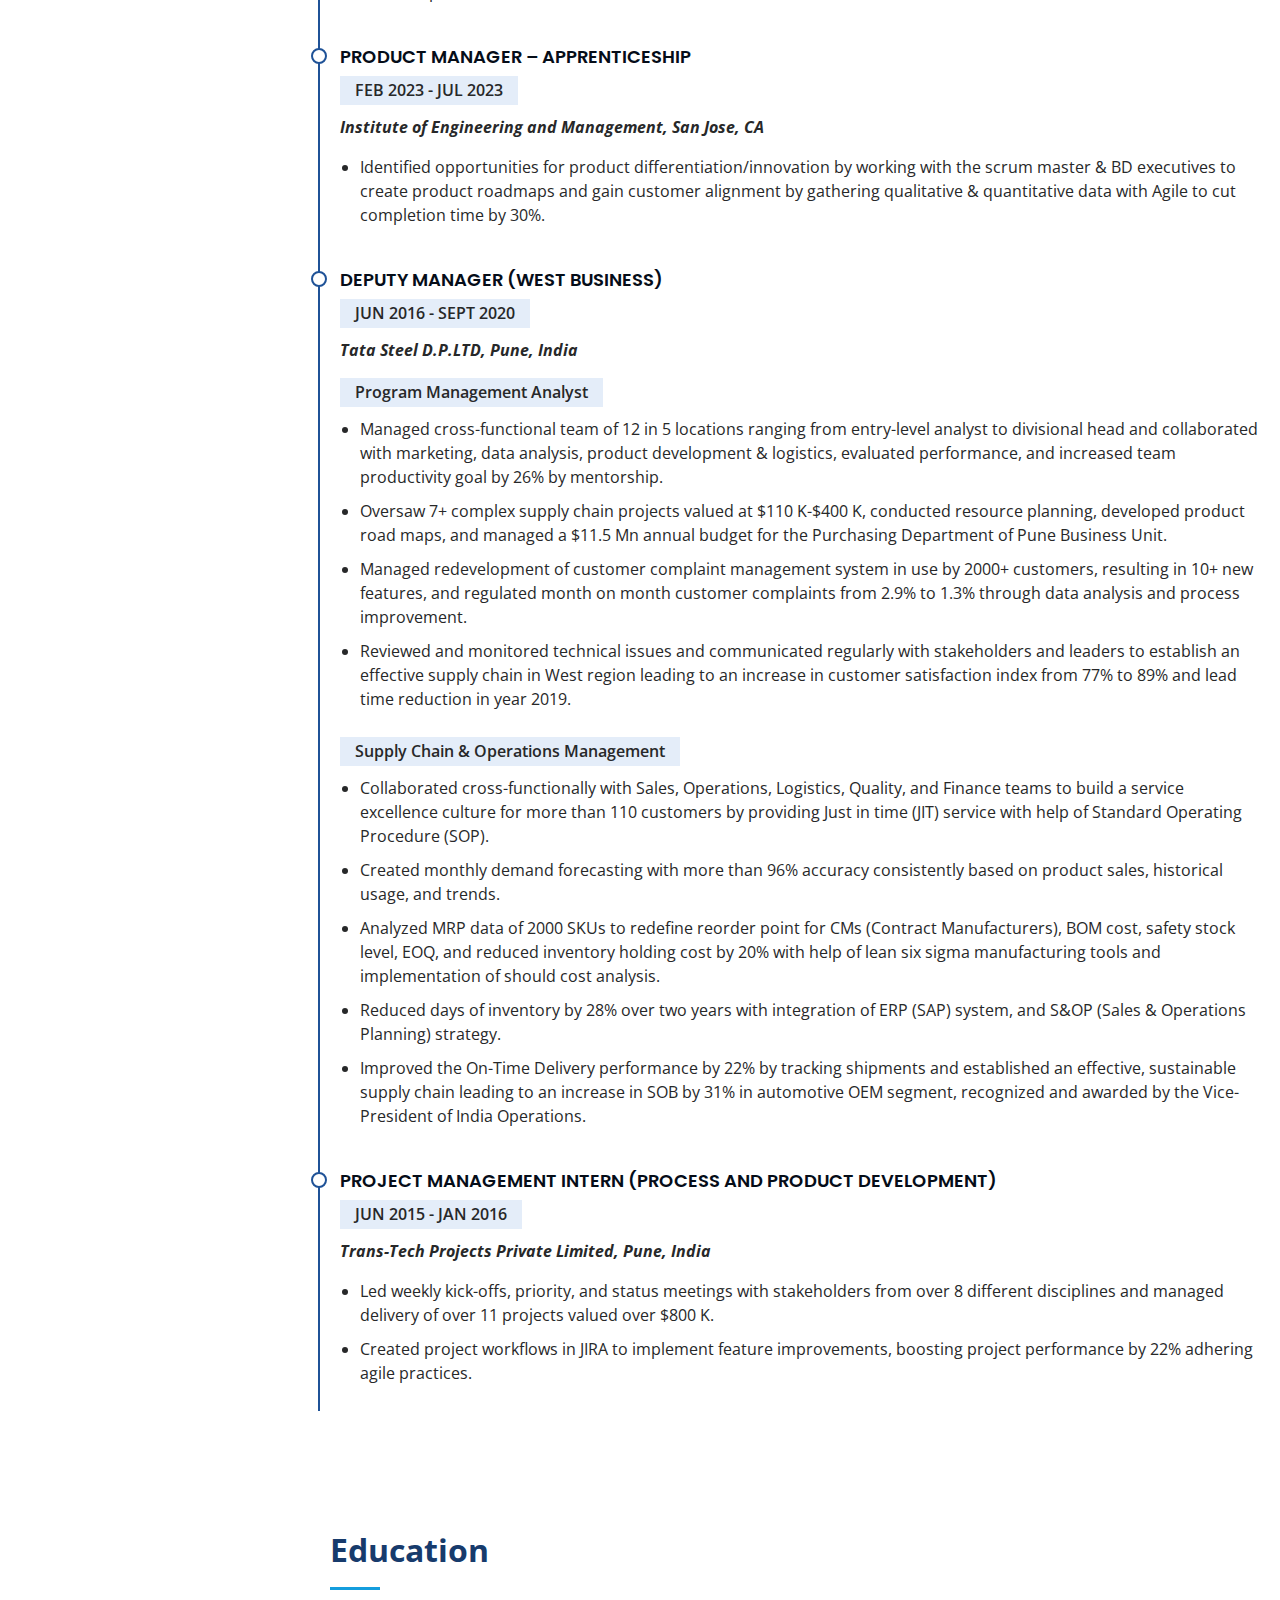
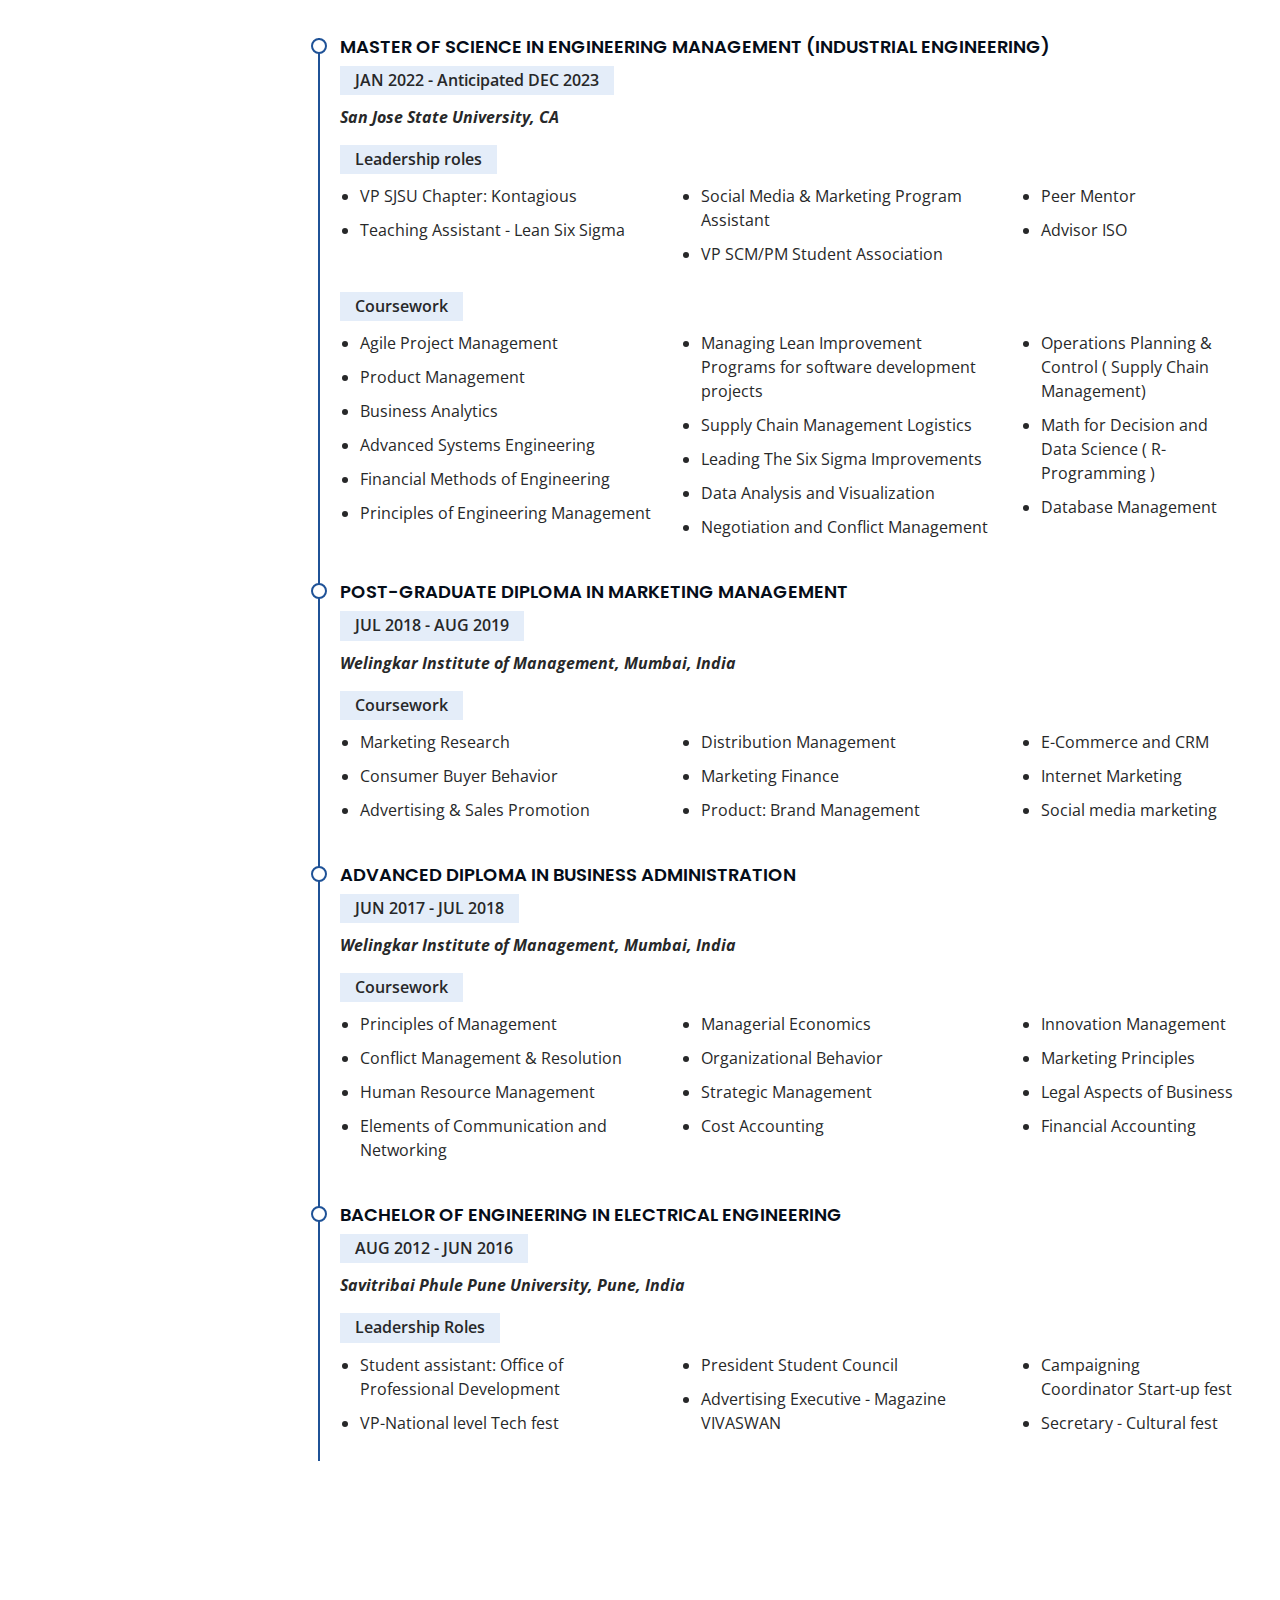
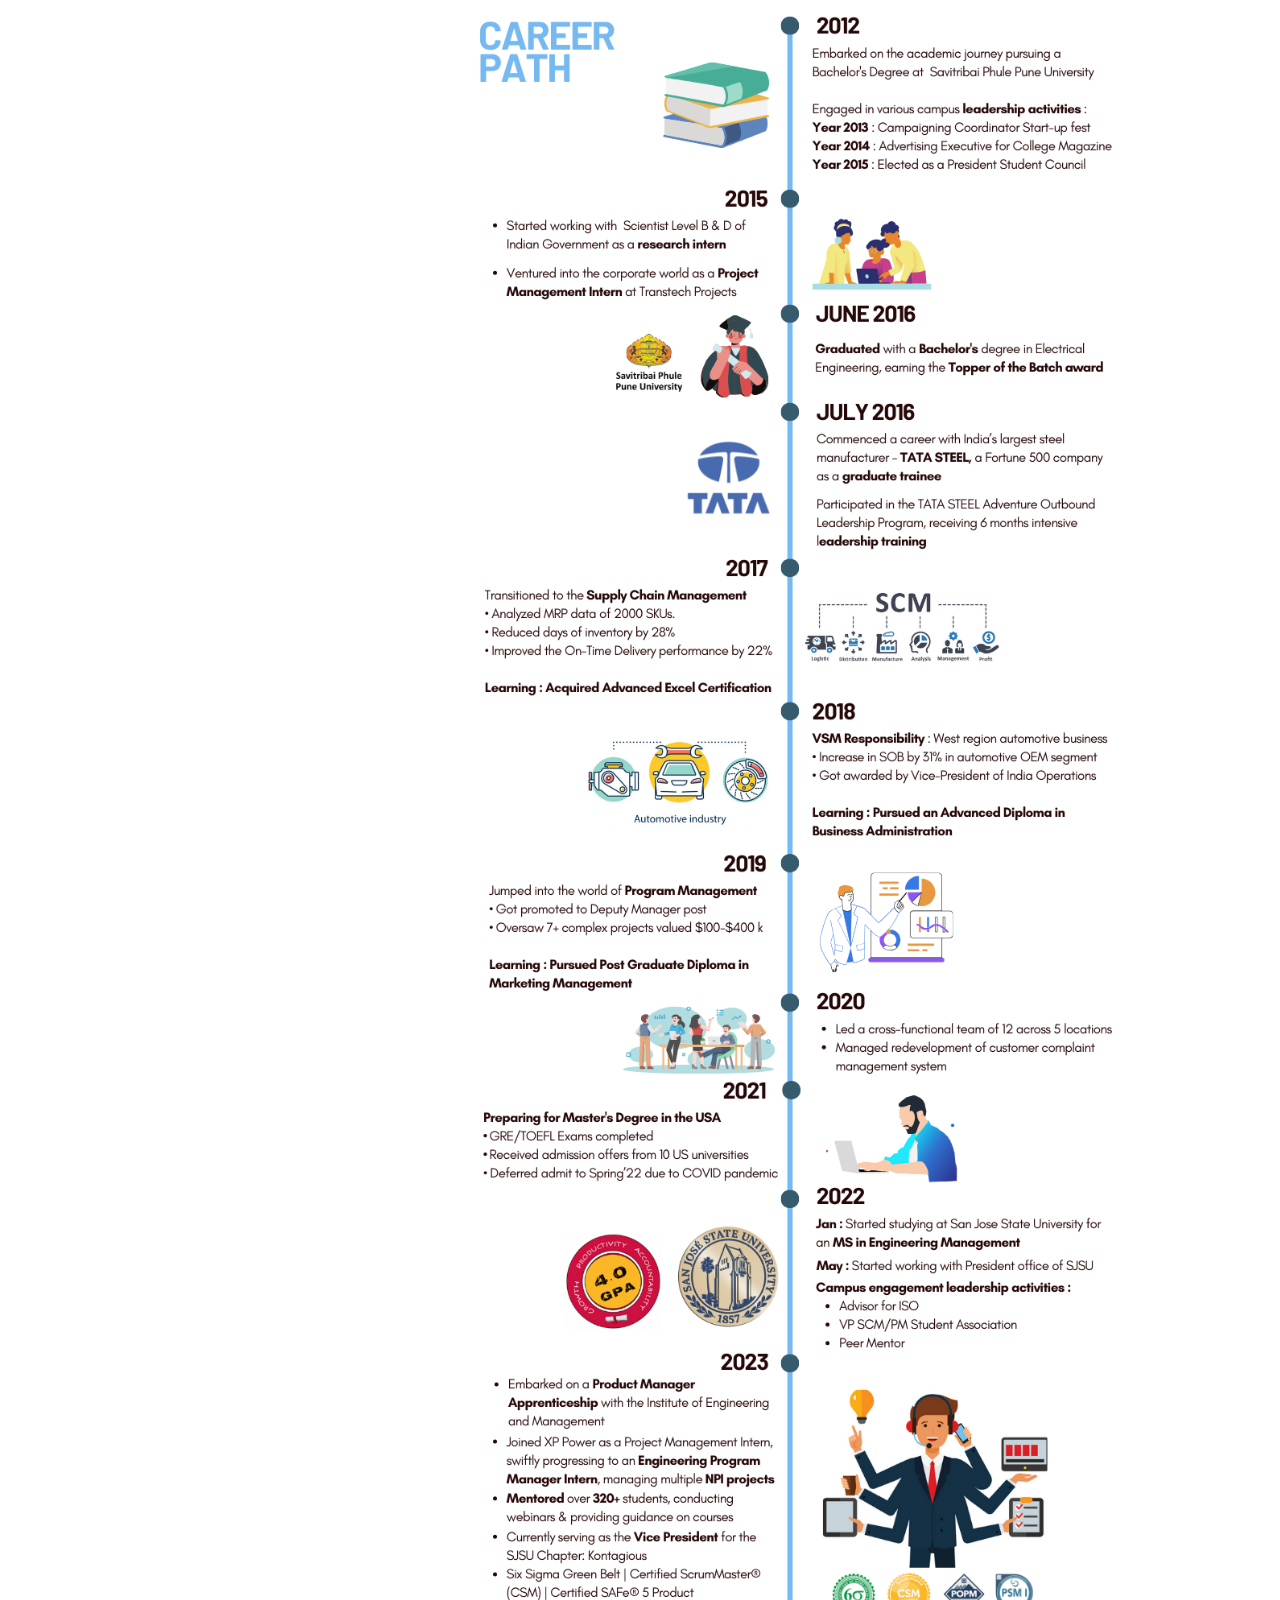
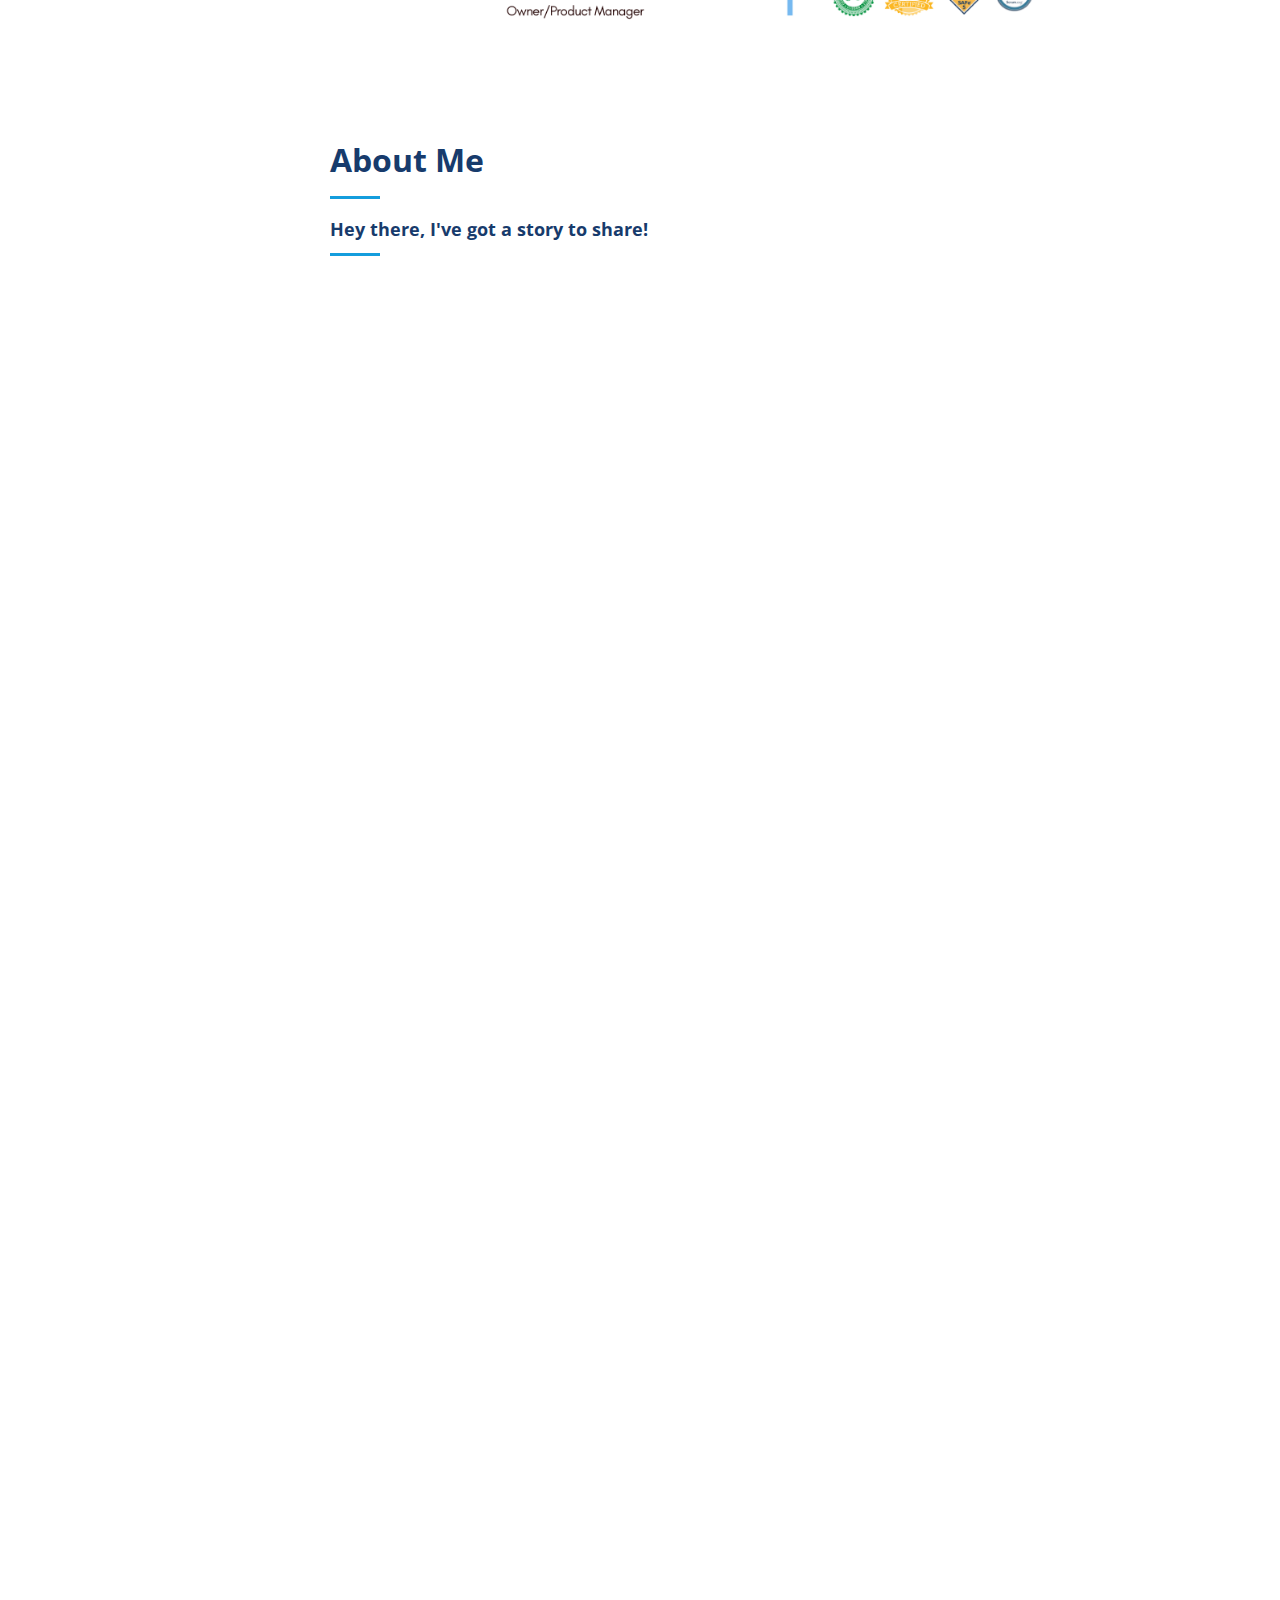
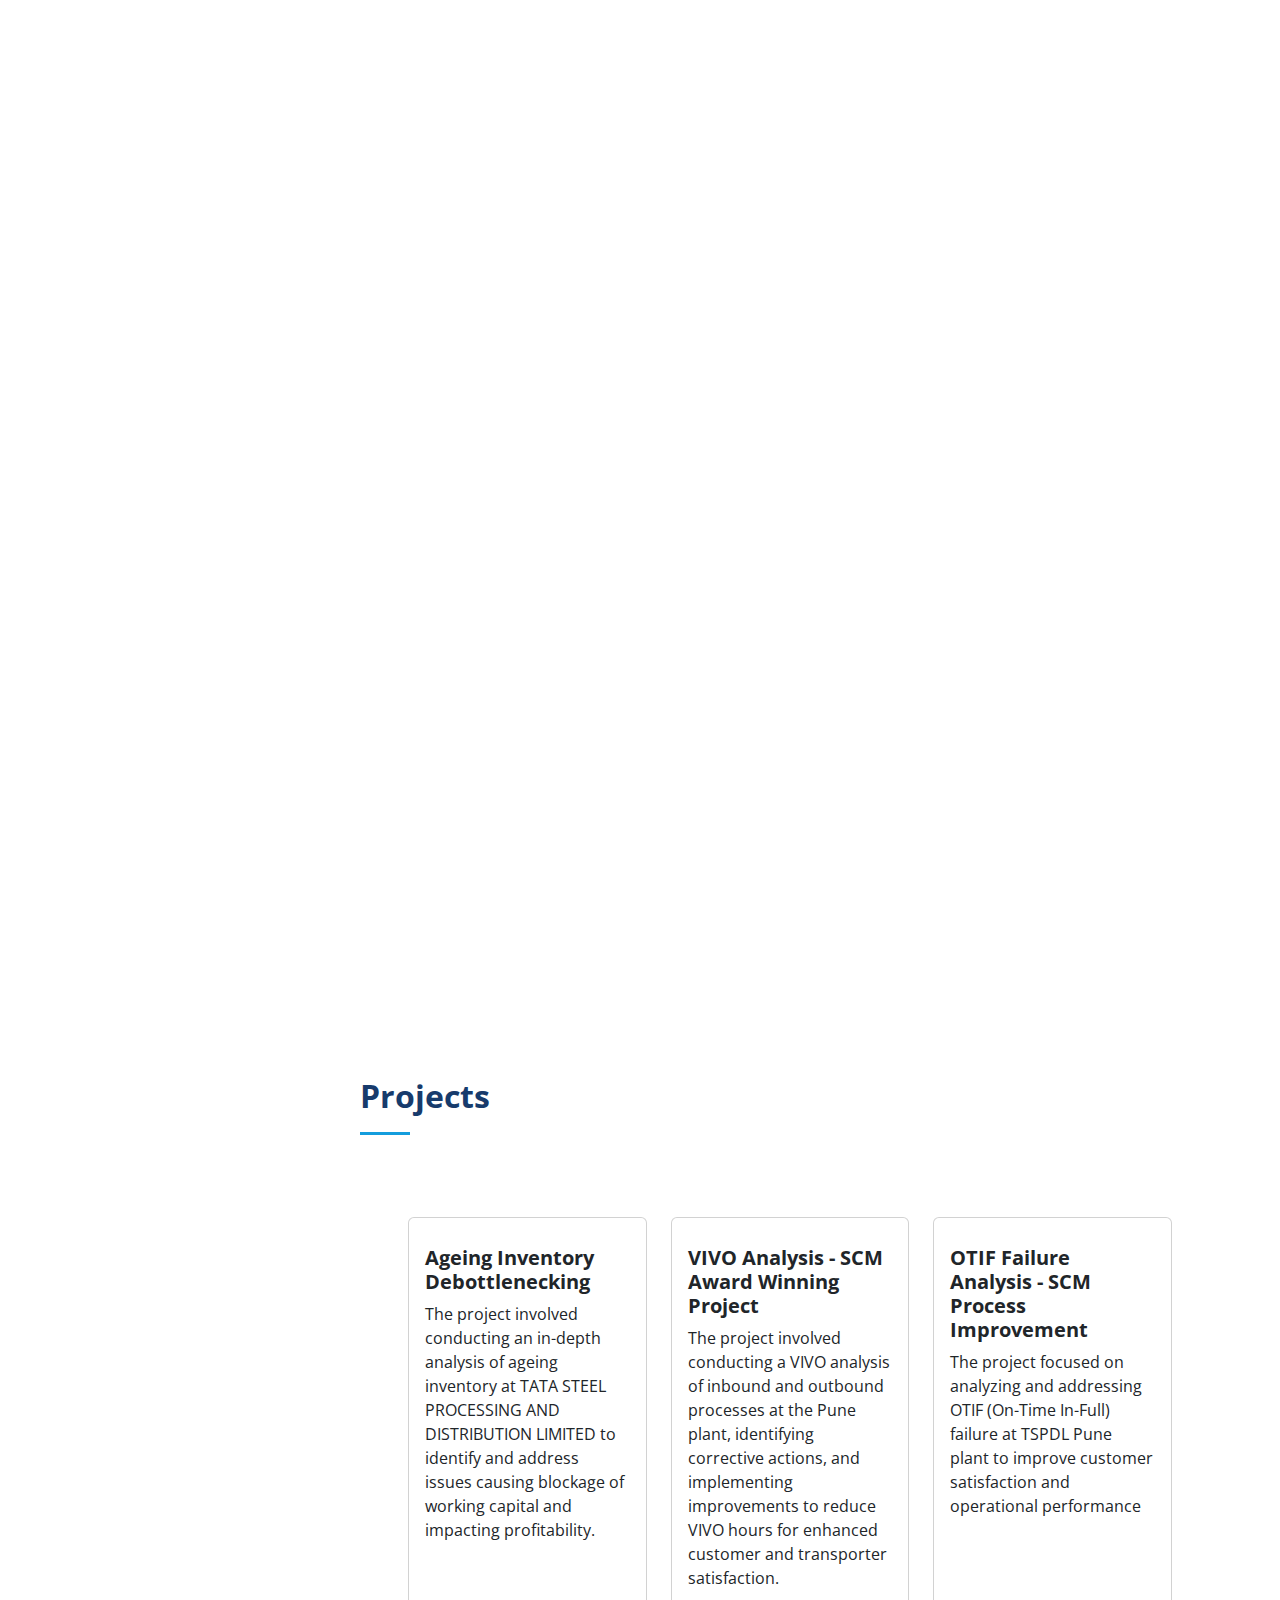
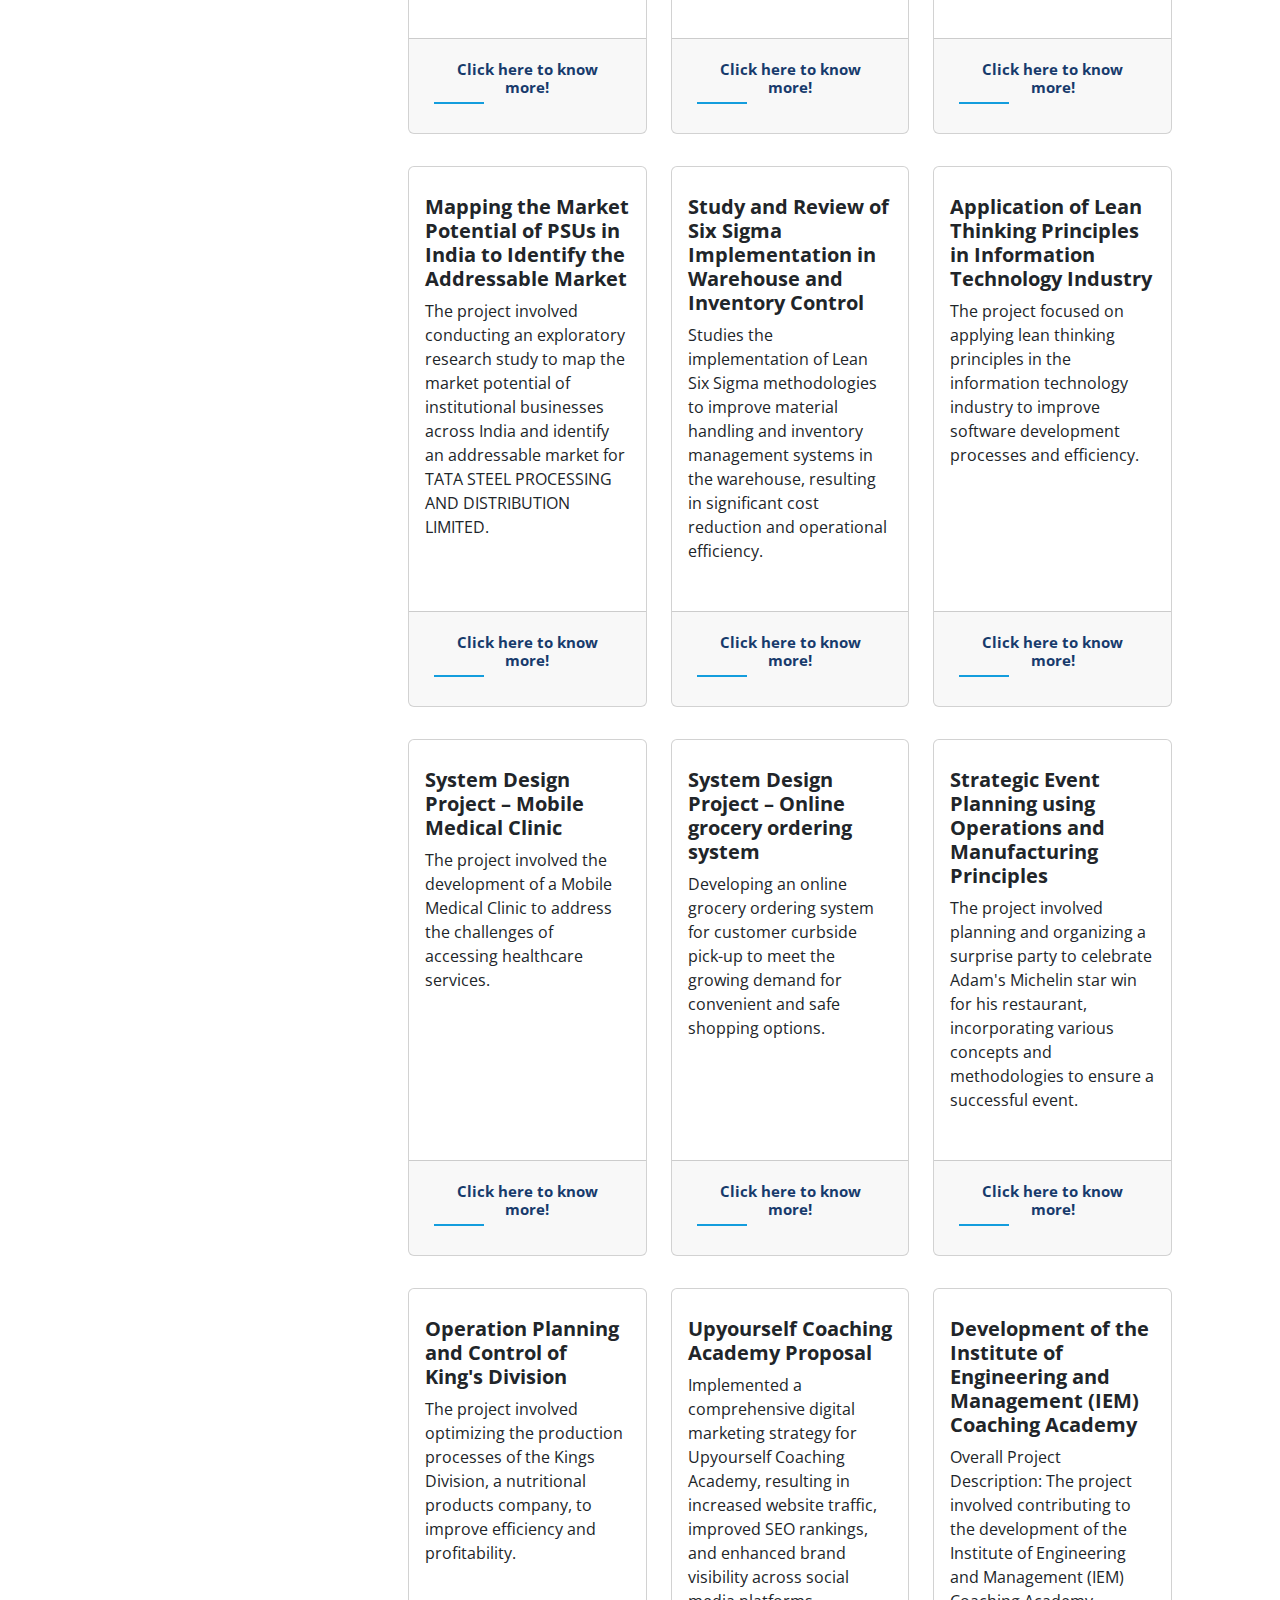
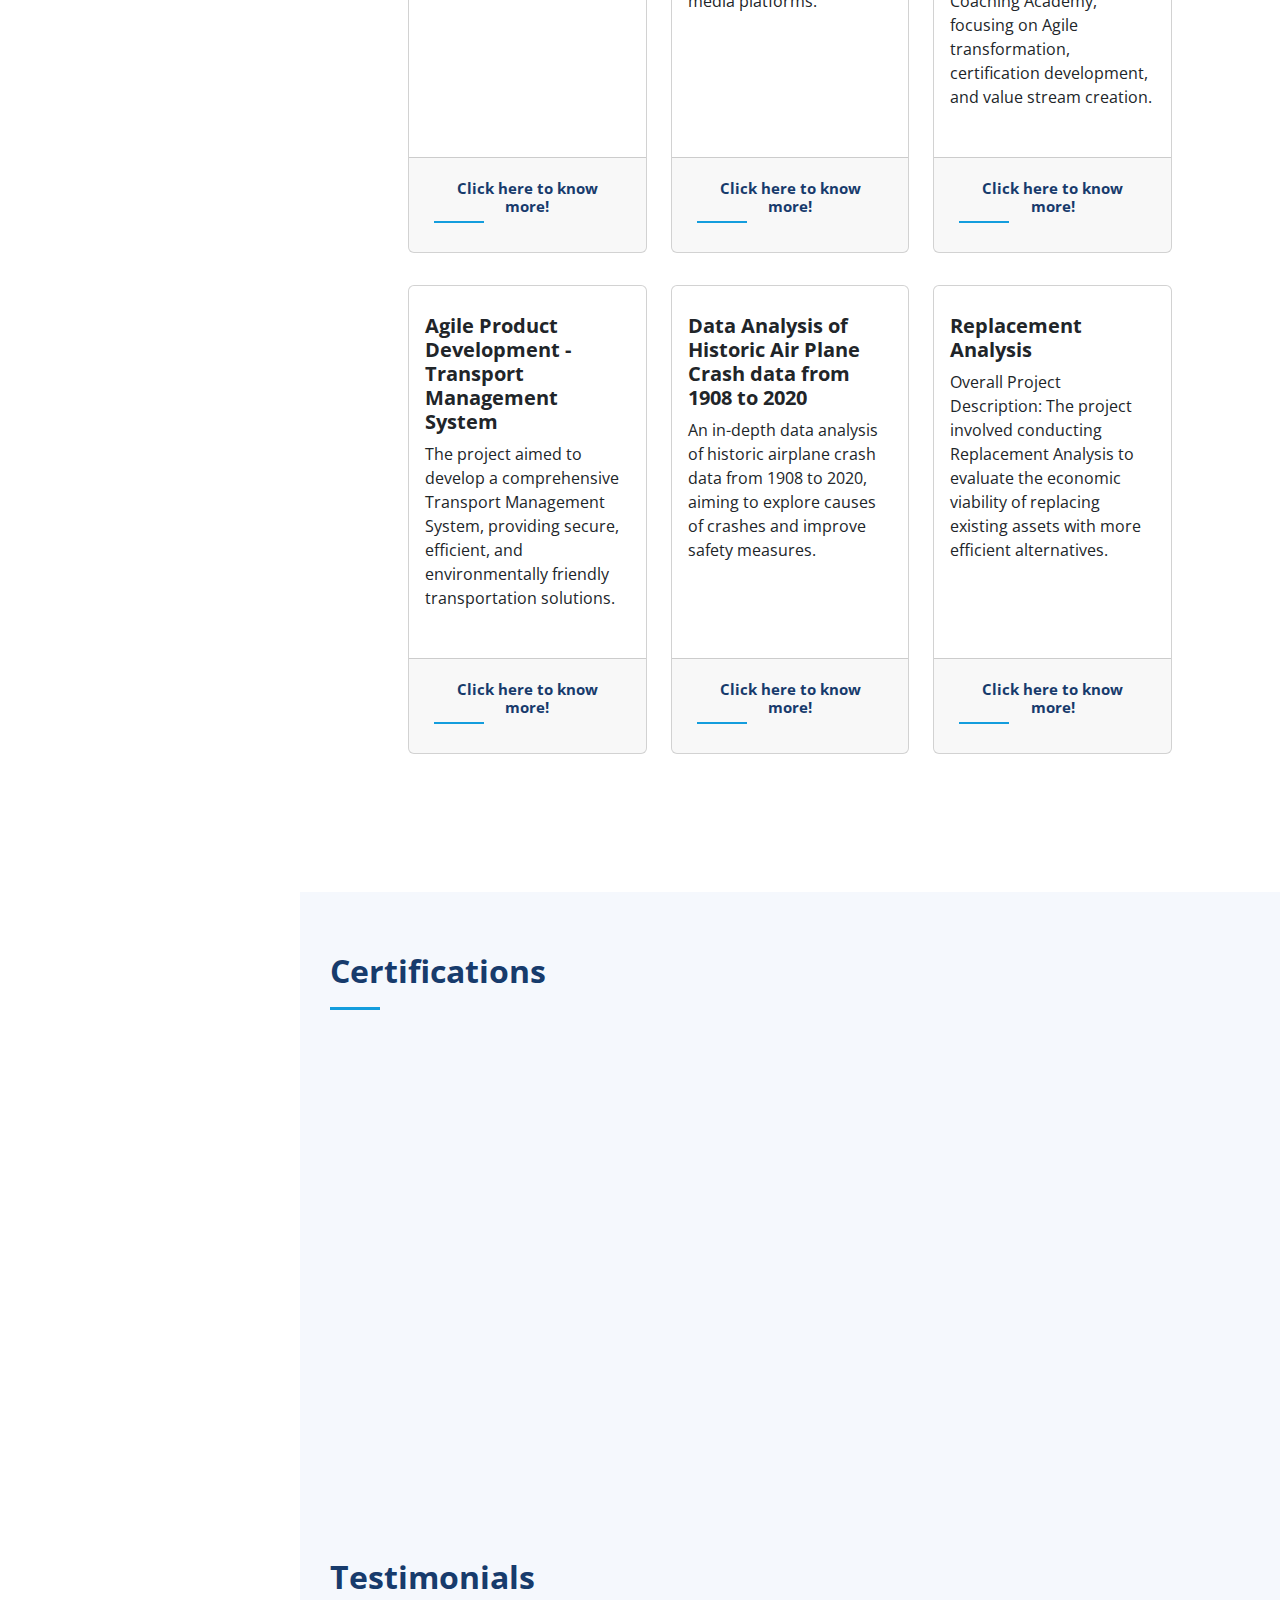
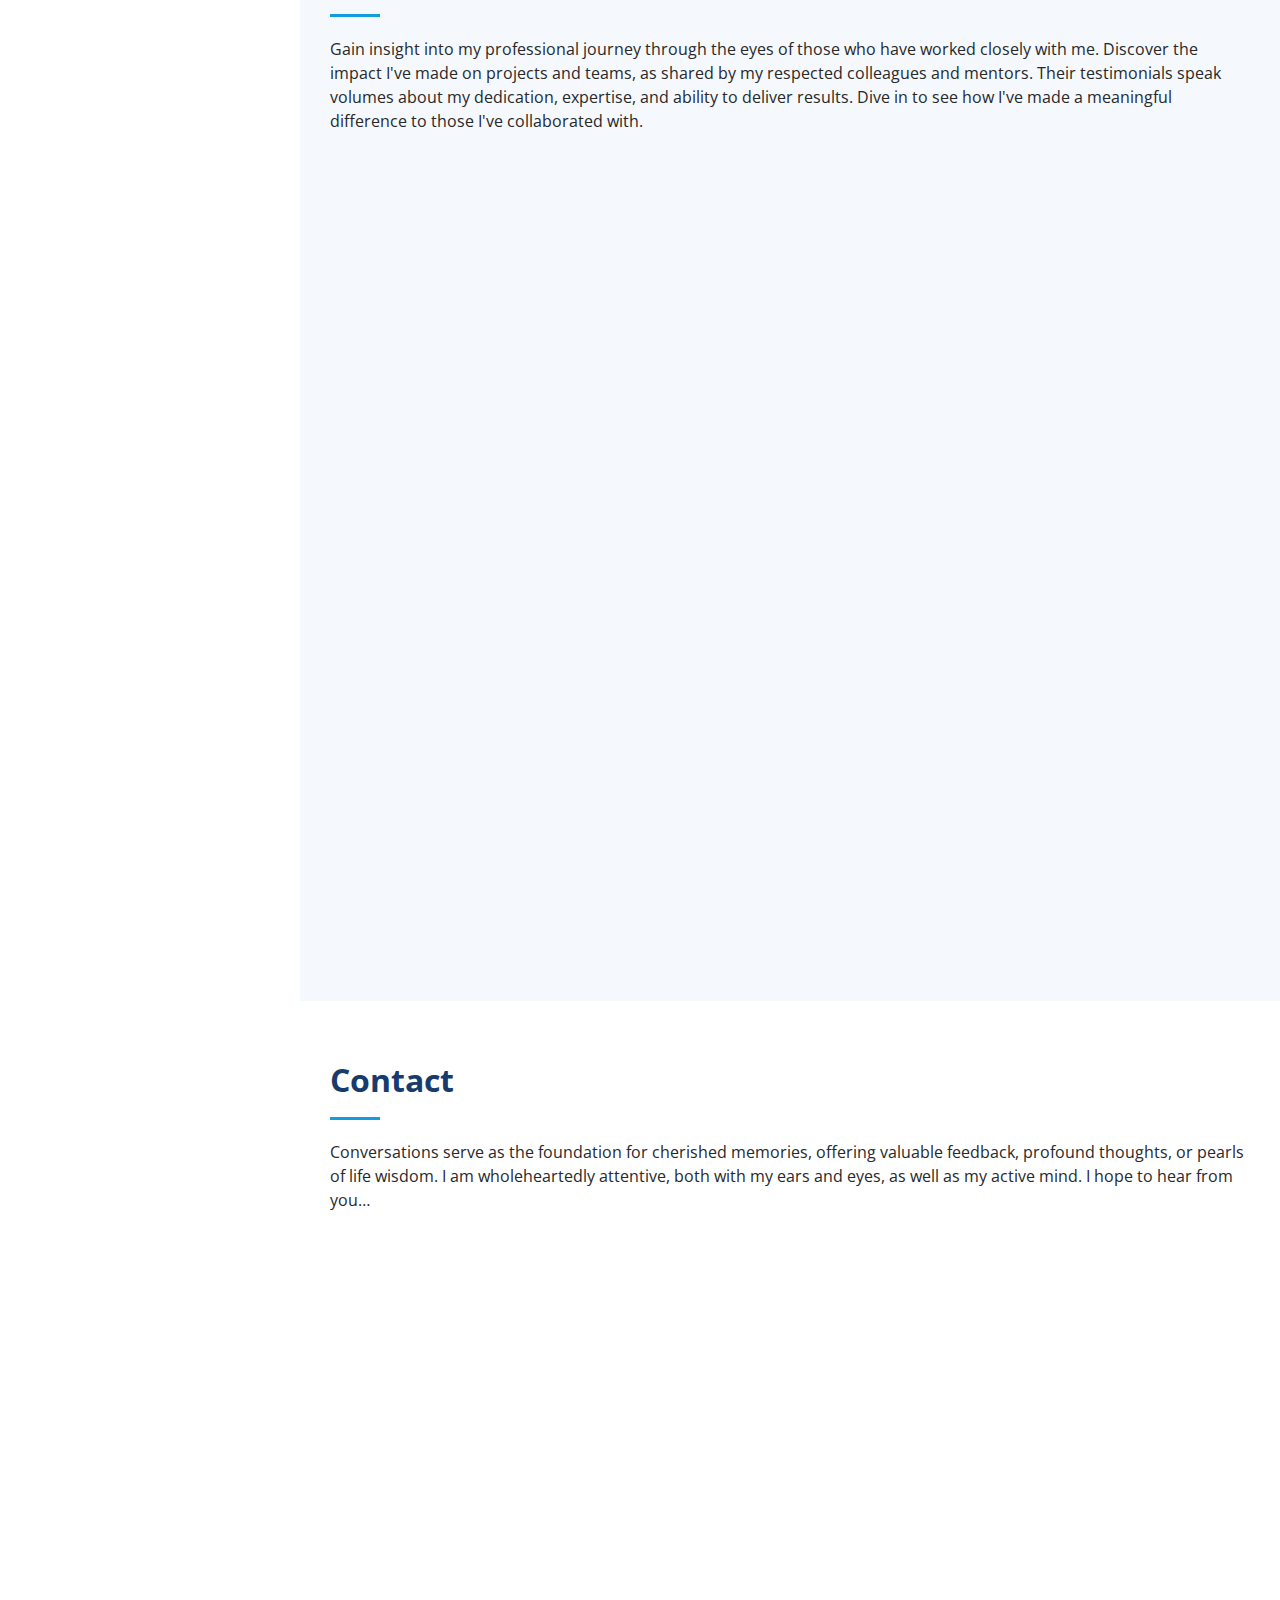
==== commit da998cb6: "Update index.html" ====
--- a/index.html
+++ b/index.html
@@ -1688,6 +1688,7 @@
 
         <div class="section-title">
           <h2>Testimonials</h2>
+          <p>Gain insight into my professional journey through the eyes of those who have worked closely with me. Discover the impact I've made on projects and teams, as shared by my respected colleagues and mentors. Their testimonials speak volumes about my dedication, expertise, and ability to deliver results.  Dive in to see how I've made a meaningful difference to those I've collaborated with.</p>
         </div>
 
         <div class="testimonials-slider swiper" data-aos="fade-up" data-aos-delay="100">
@@ -1769,7 +1770,7 @@
                 <p>+1 (707)-740-1717</p>
               </div>
 
-              <iframe src="https://www.google.com/maps/embed?pb=!1m18!1m12!1m3!1d3172.1490844225177!2d-121.86628552463613!3d37.33897903714483!2m3!1f0!2f0!3f0!3m2!1i1024!2i768!4f13.1!3m3!1m2!1s0x808fccda4153d3d1%3A0x6bc102aa687fd566!2s473%20S%2022nd%20St%2C%20San%20Jose%2C%20CA%2095116%2C%20USA!5e0!3m2!1sen!2sin!4v1711310856994!5m2!1sen!2sin" width="600" height="450" style="border:0;" allowfullscreen="" loading="lazy" referrerpolicy="no-referrer-when-downgrade"></iframe>
+              <iframe src="https://www.google.com/maps/embed?pb=!1m18!1m12!1m3!1d3172.1490844225177!2d-121.86628552463613!3d37.33897903714483!2m3!1f0!2f0!3f0!3m2!1i1024!2i768!4f13.1!3m3!1m2!1s0x808fccda4153d3d1%3A0x6bc102aa687fd566!2s473%20S%2022nd%20St%2C%20San%20Jose%2C%20CA%2095116%2C%20USA!5e0!3m2!1sen!2sin!4v1711310856994!5m2!1sen!2sin" frameborder="0" style="border:0; width: 100%; height: 290px;" allowfullscreen></iframe>
             </div>
 
           </div>
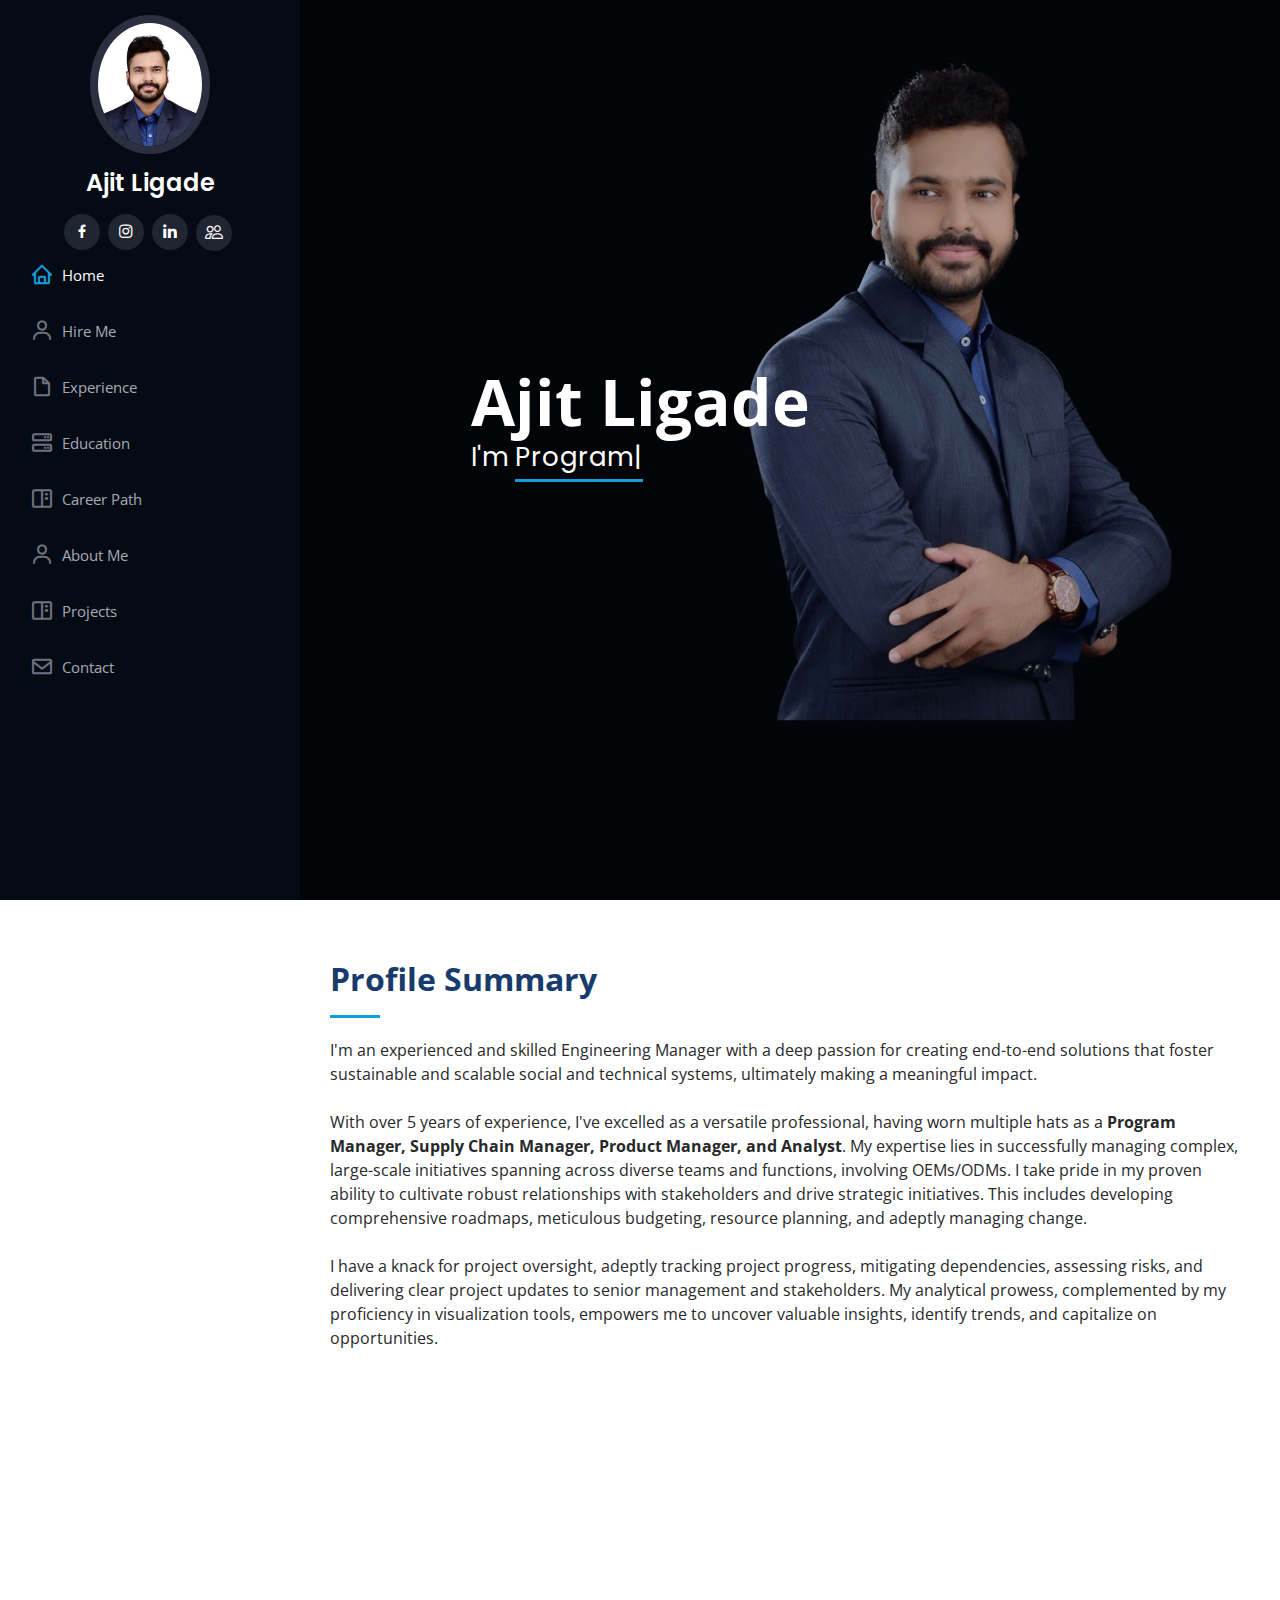
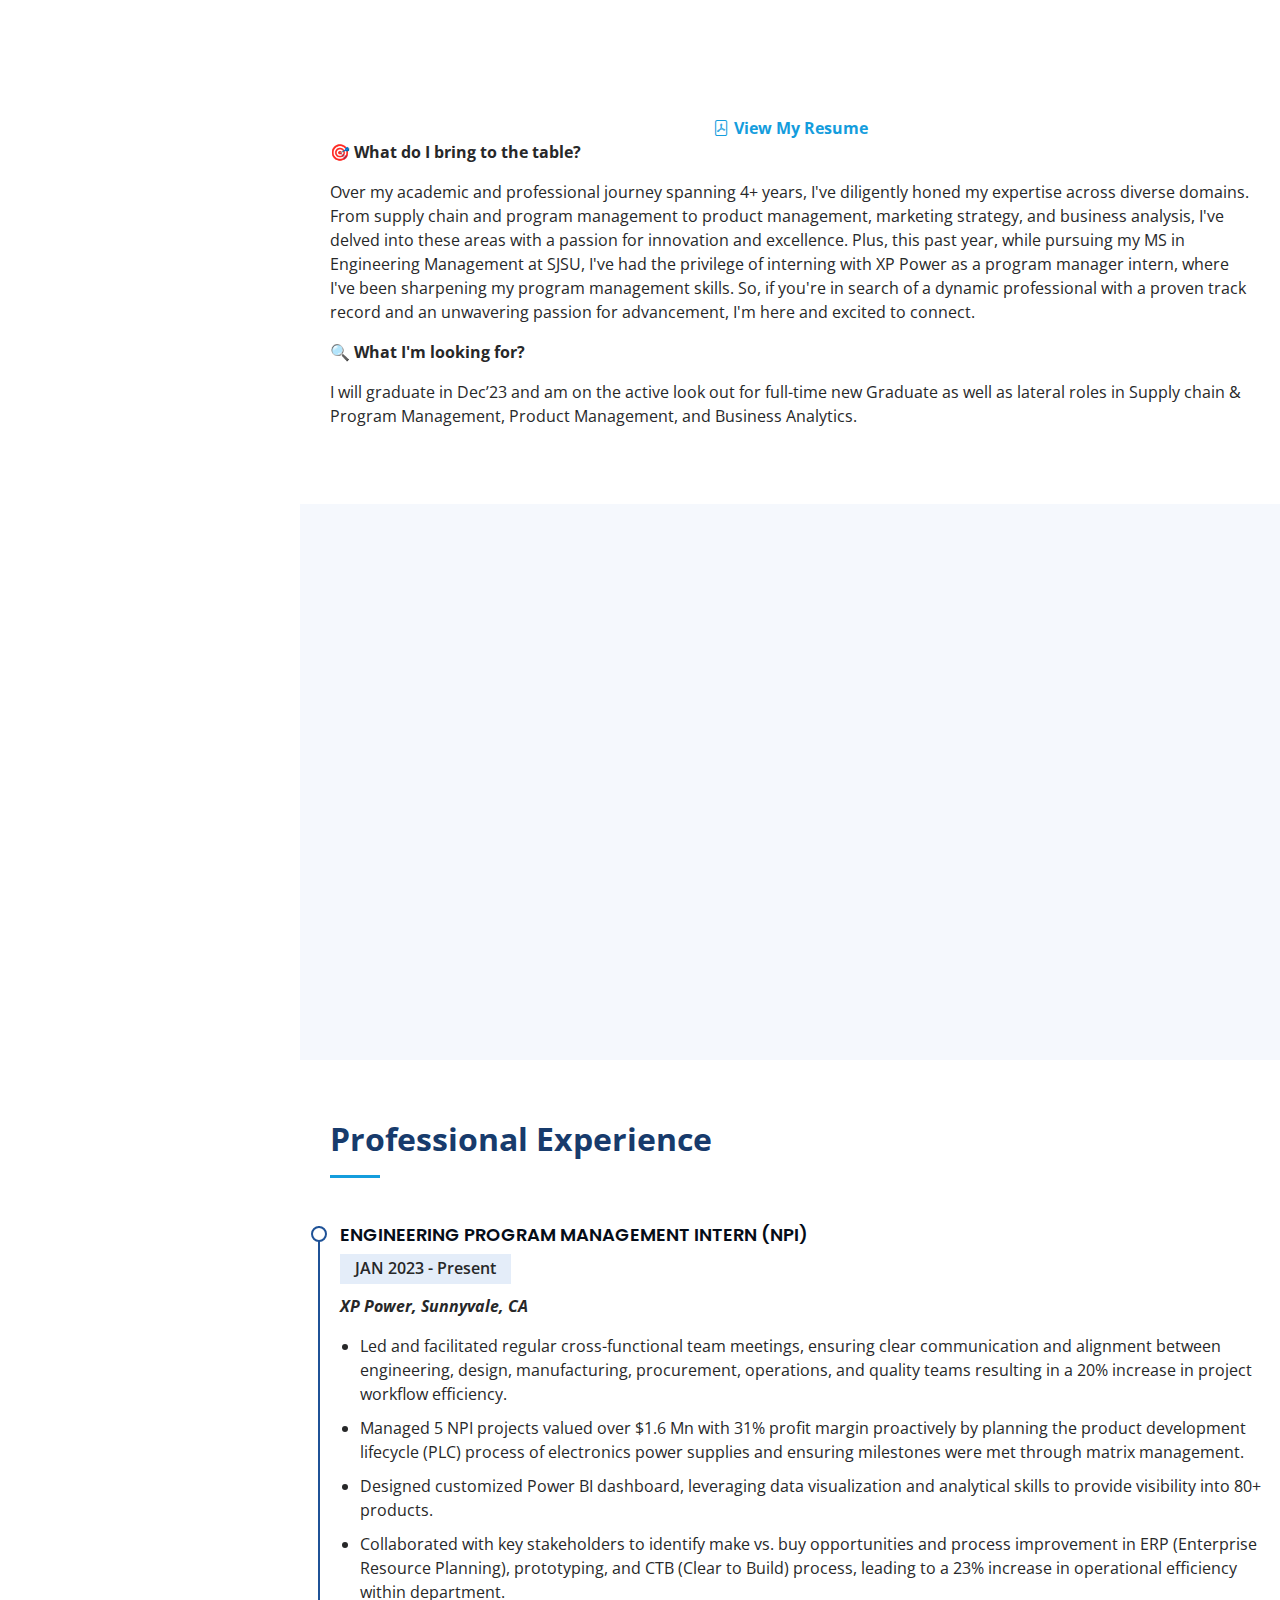
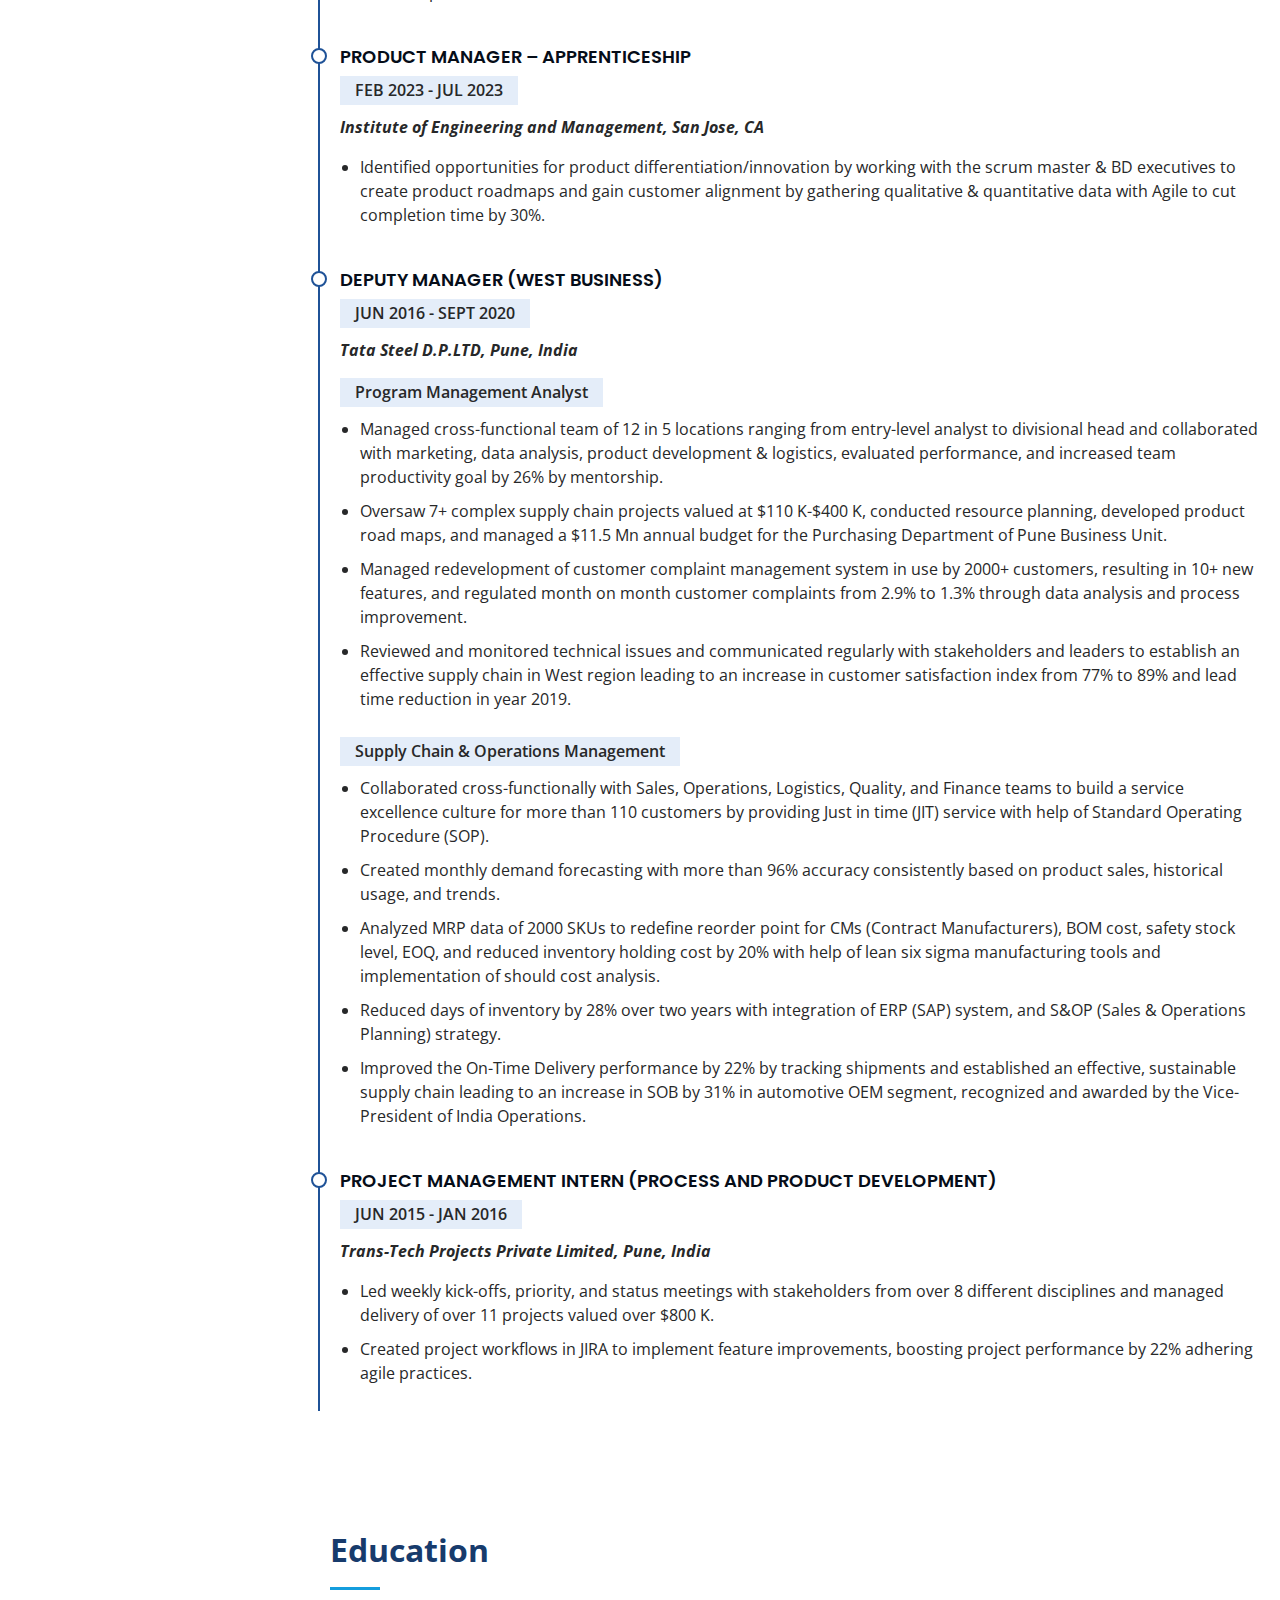
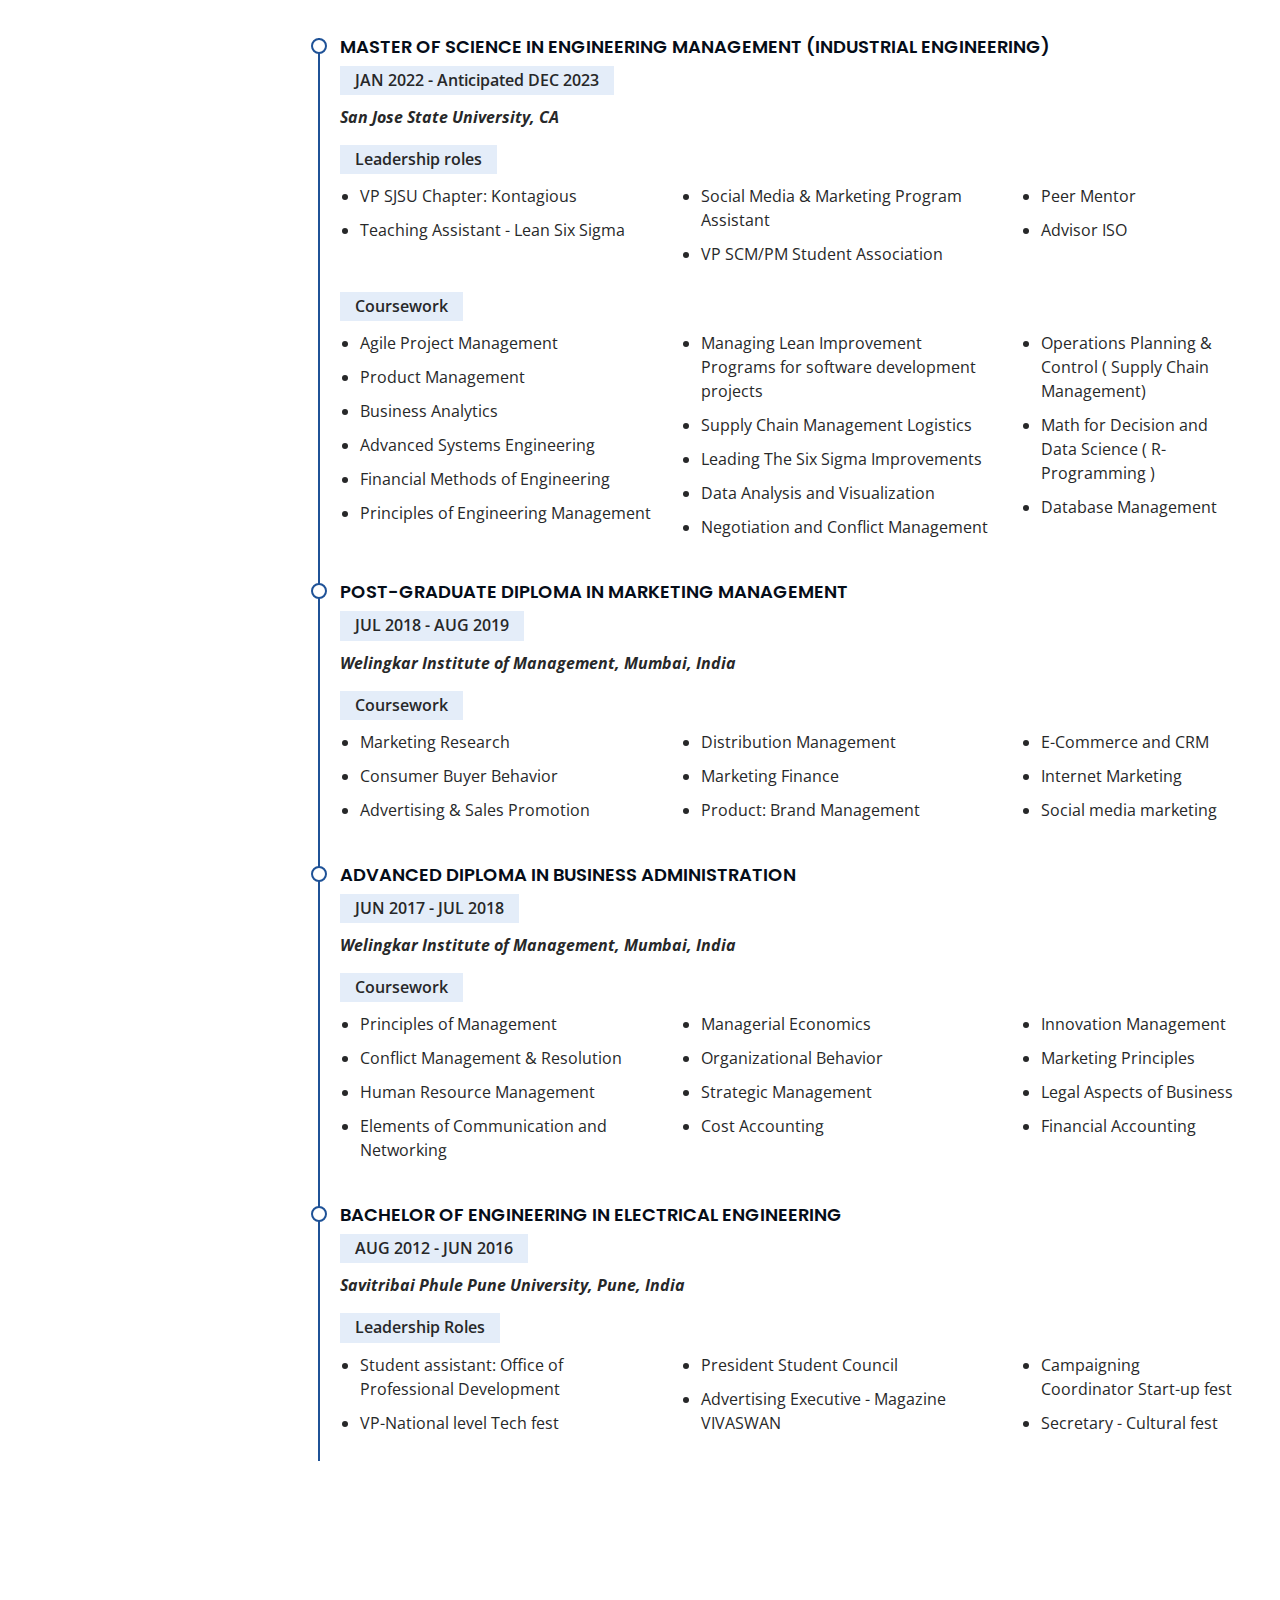
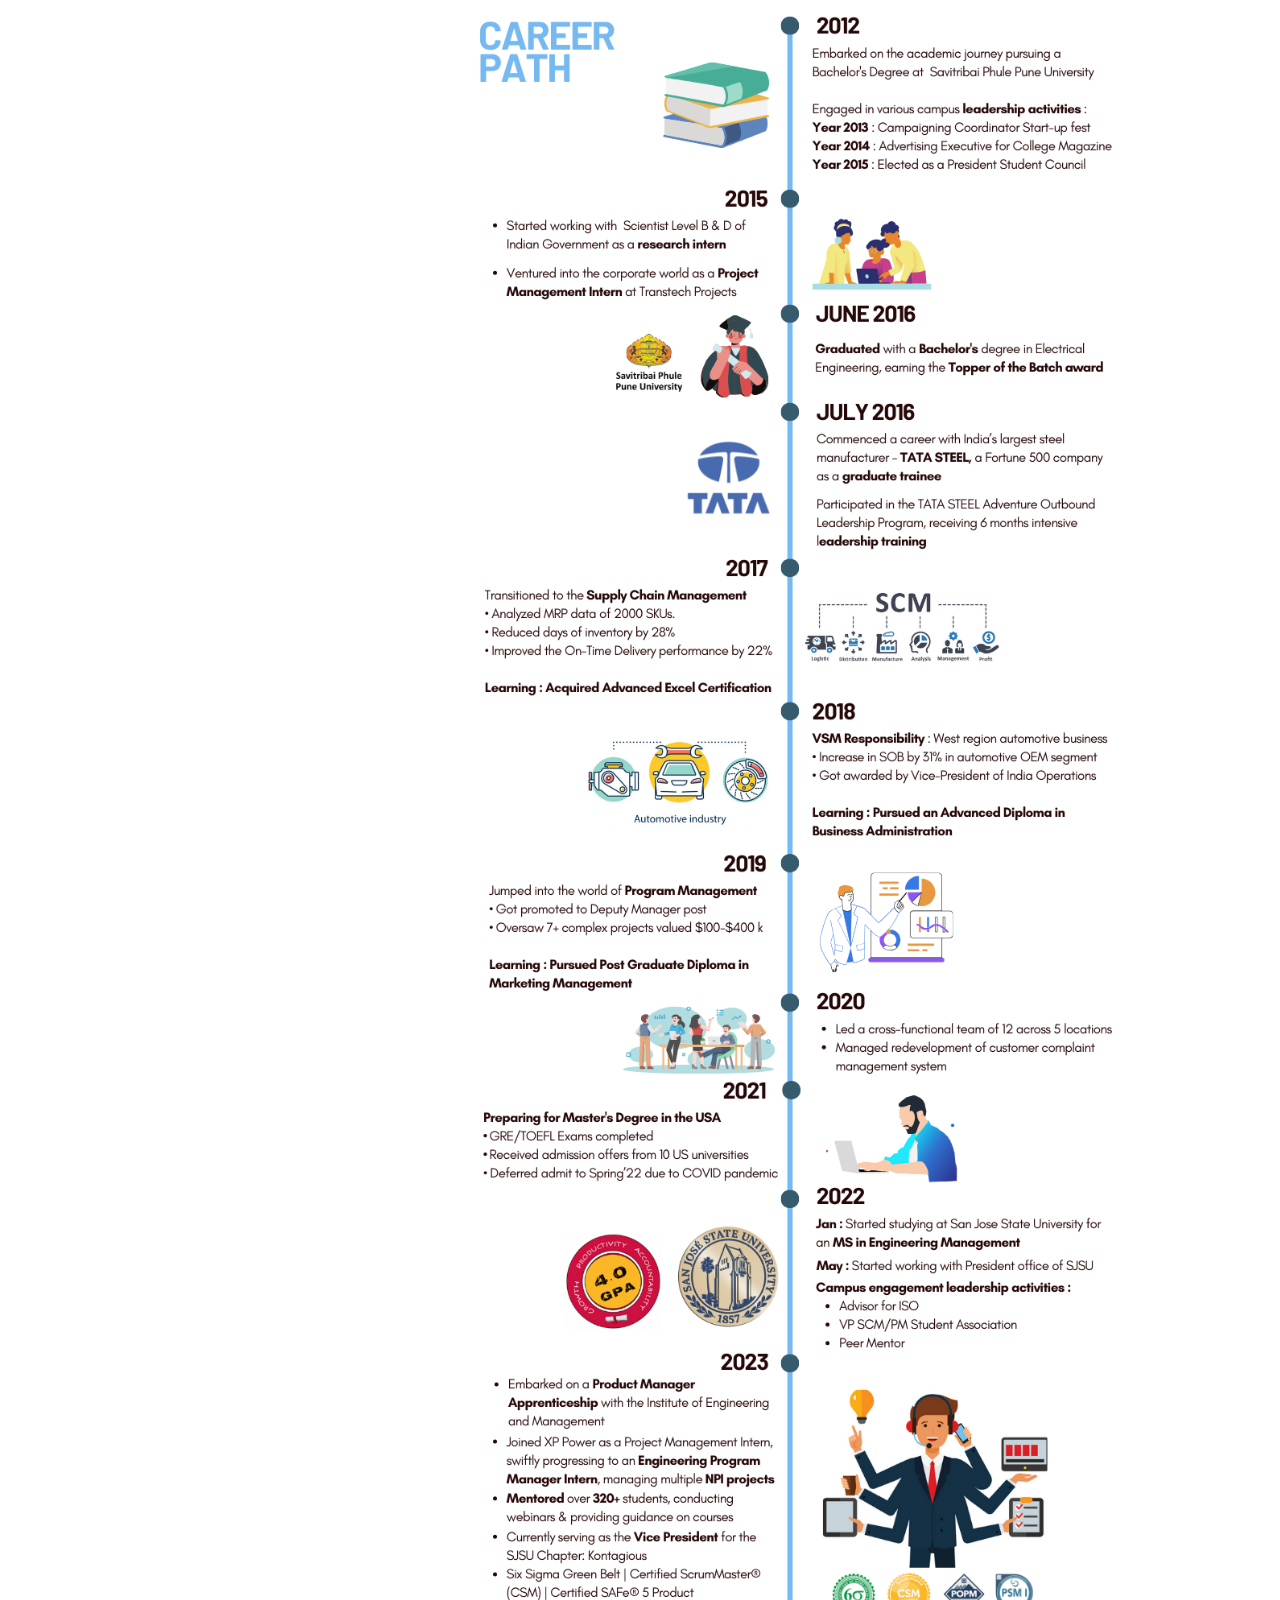
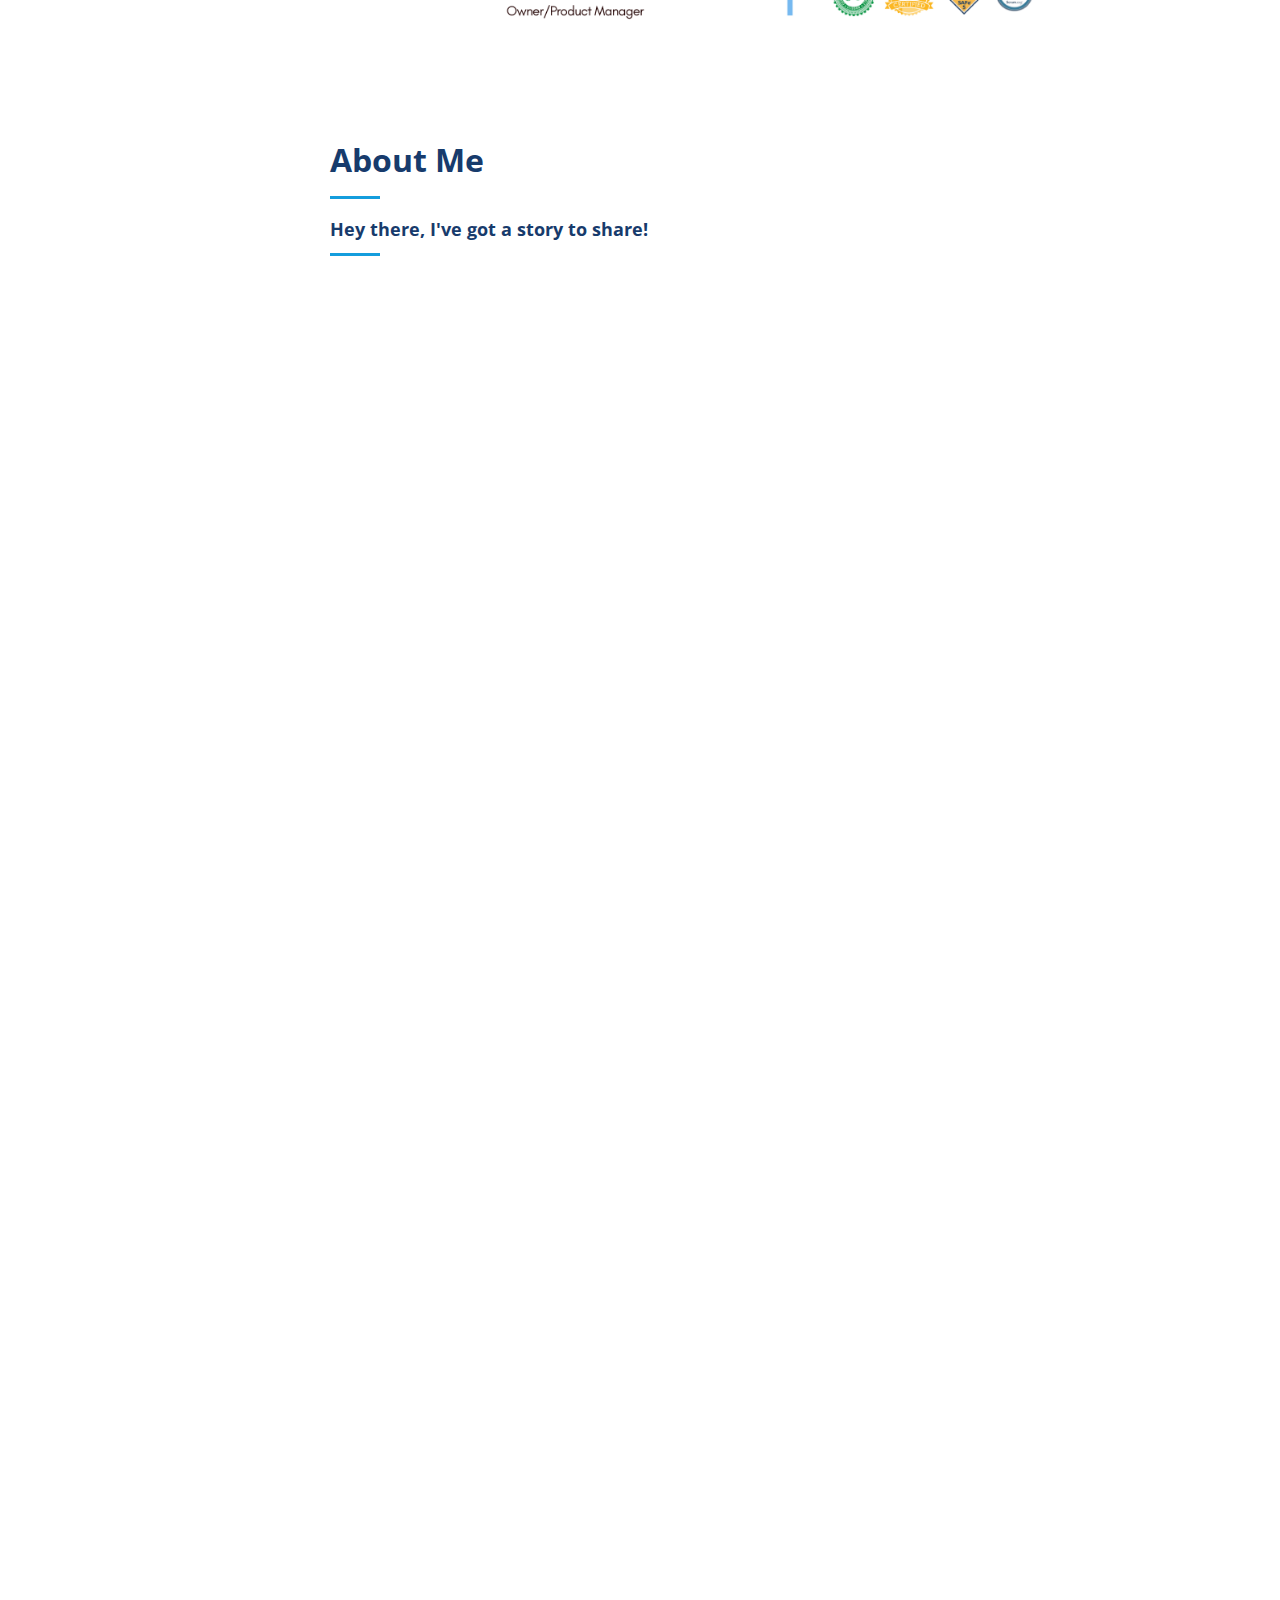
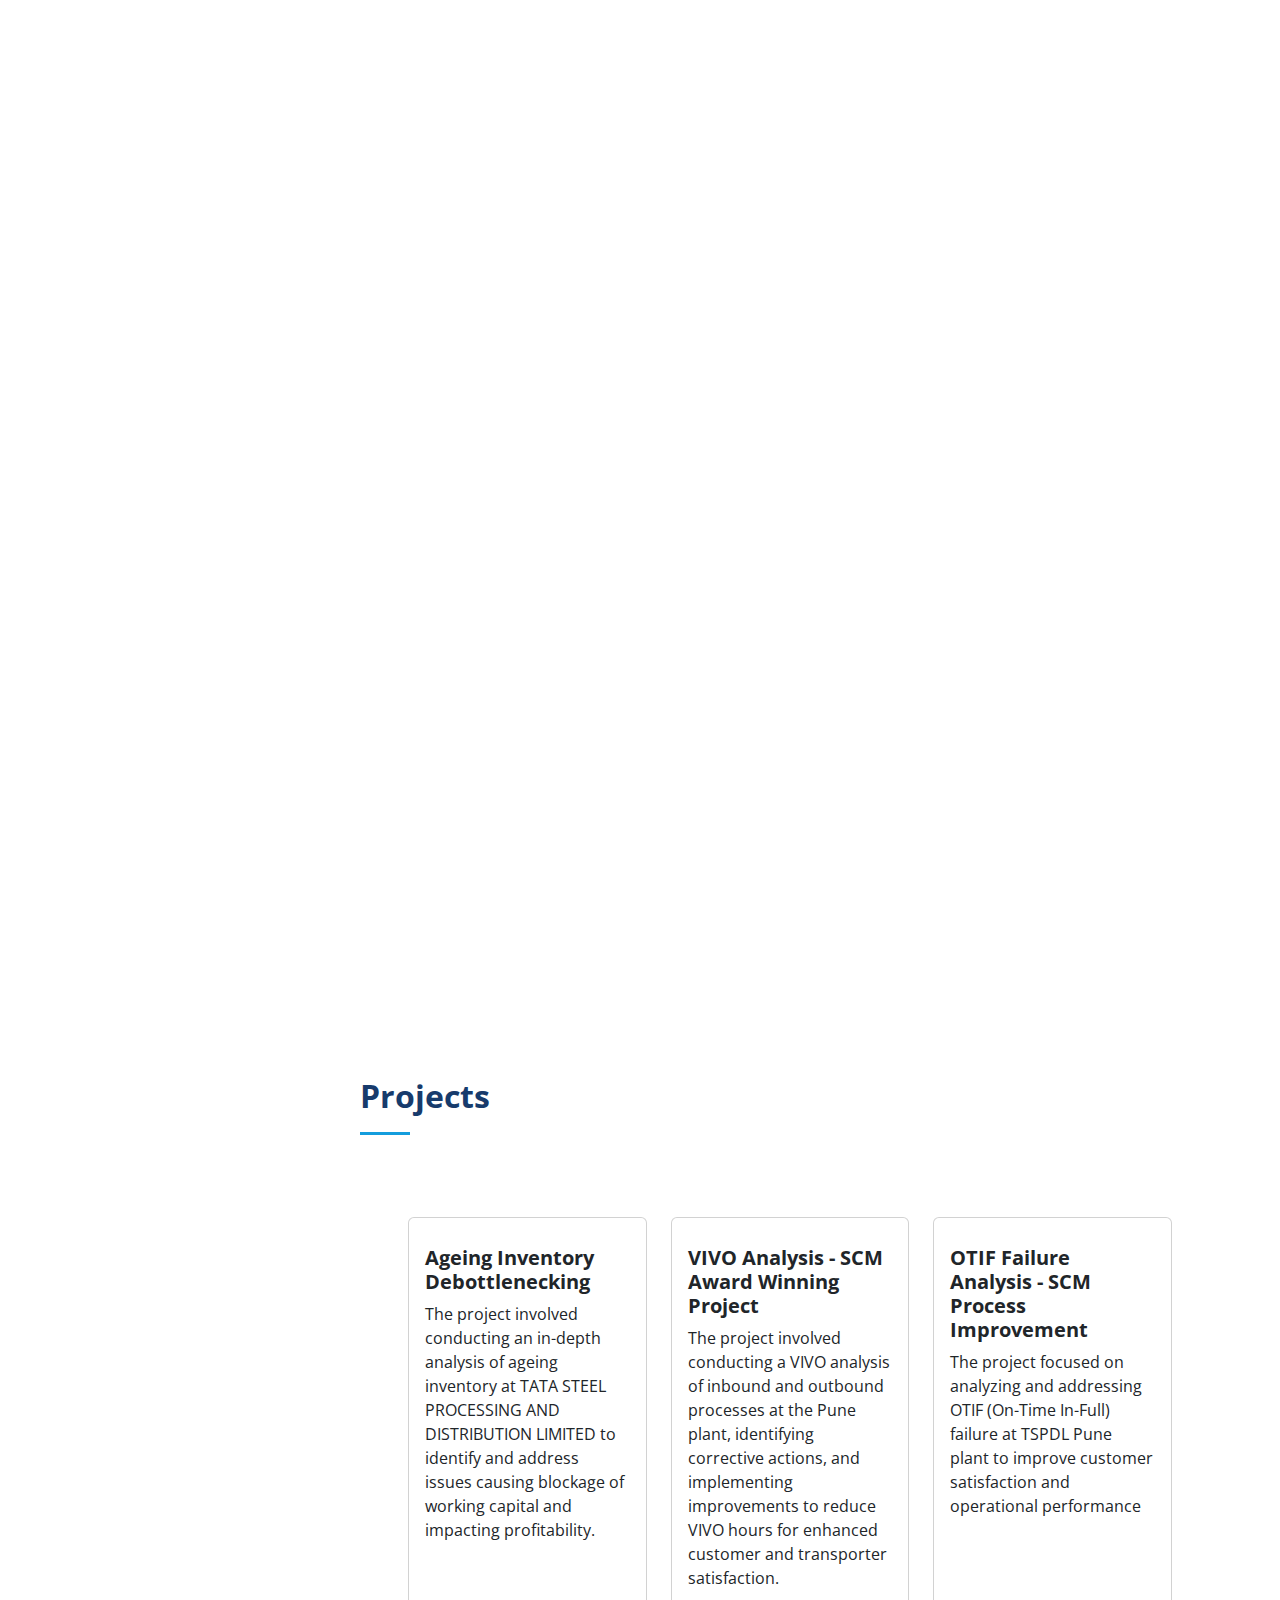
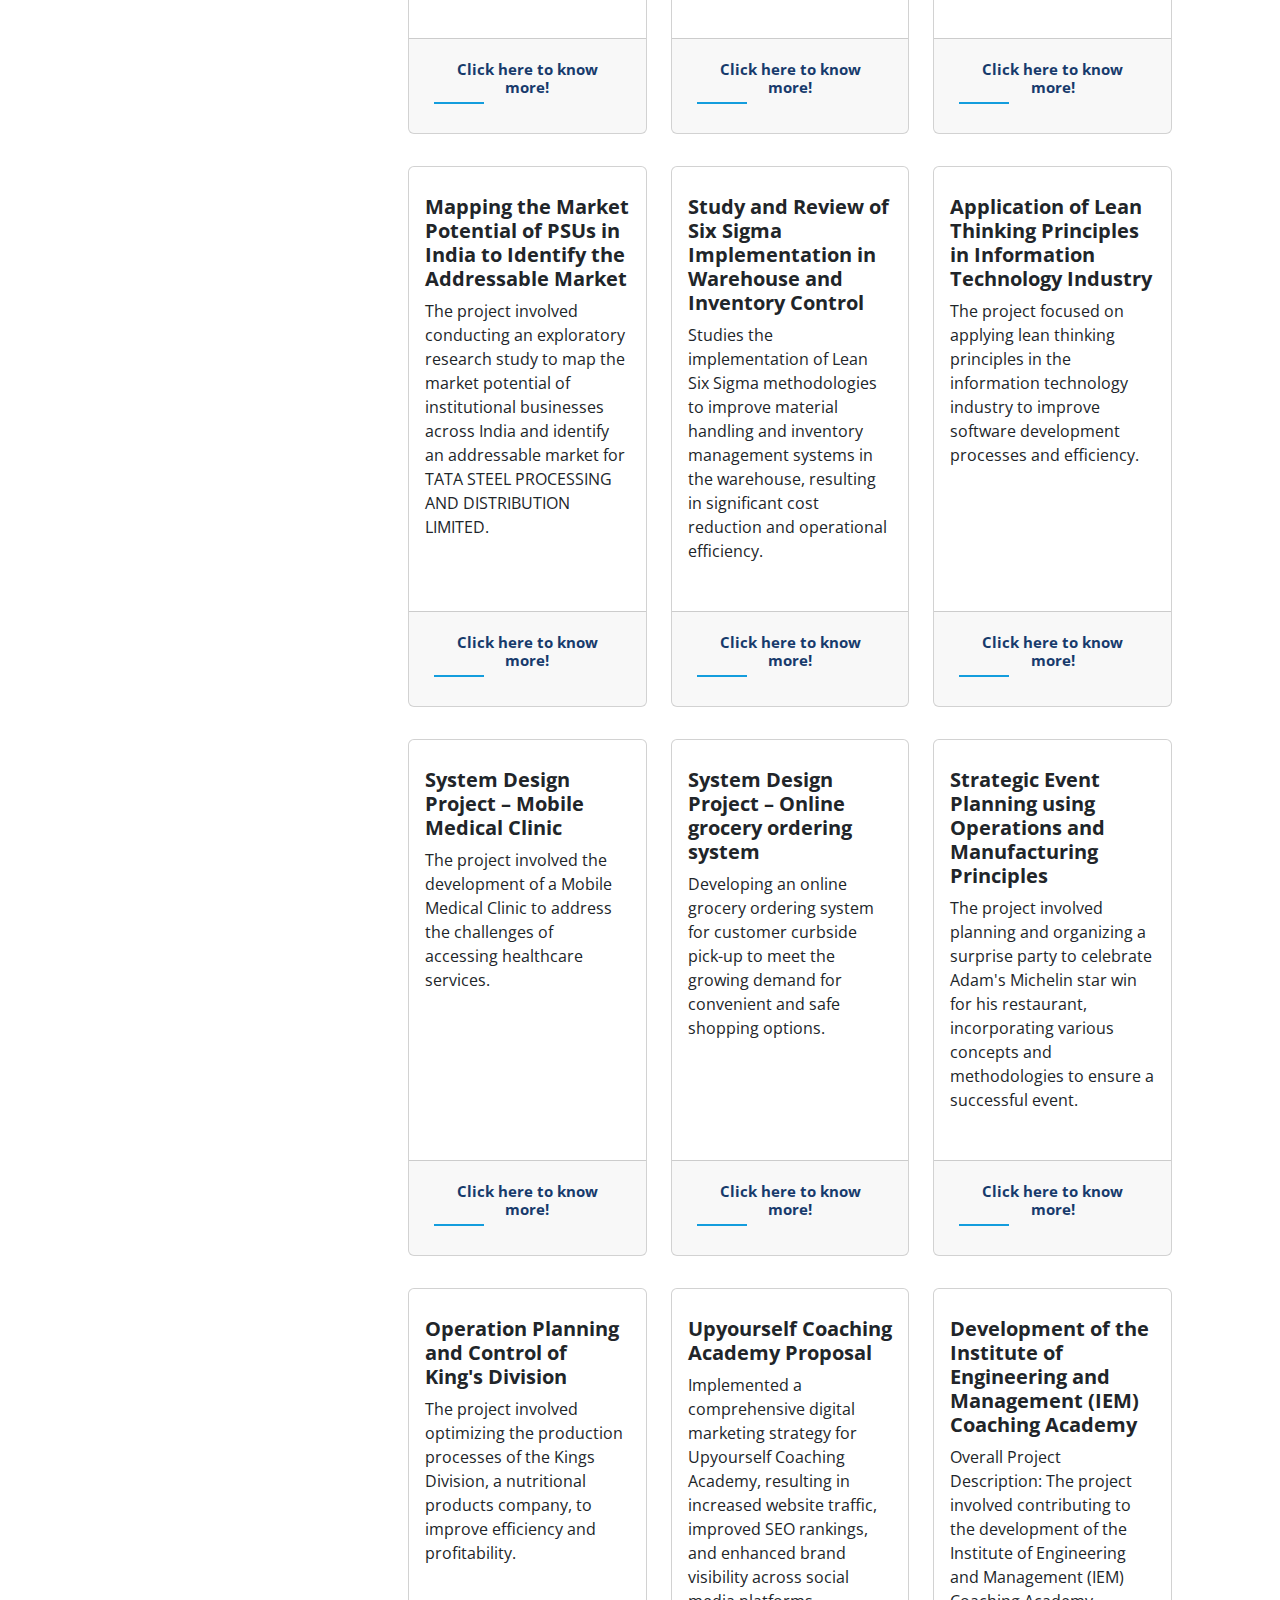
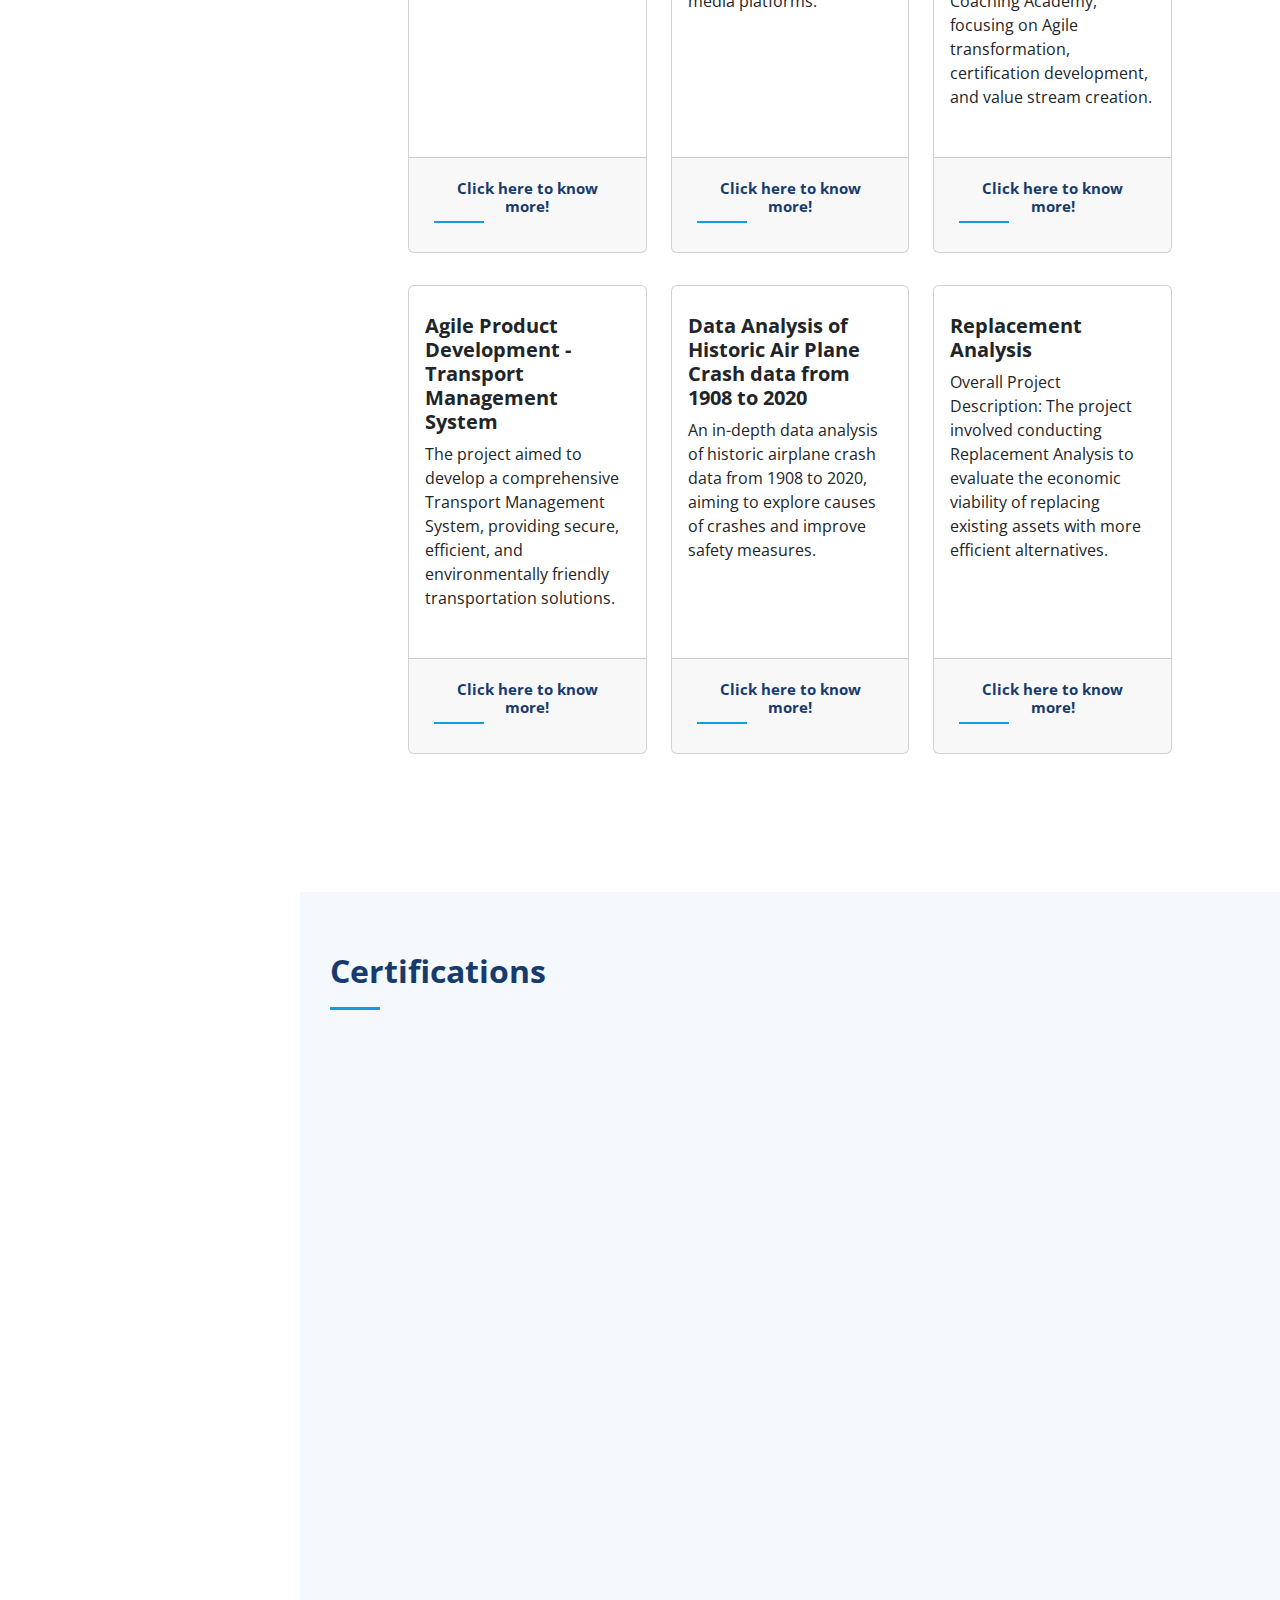
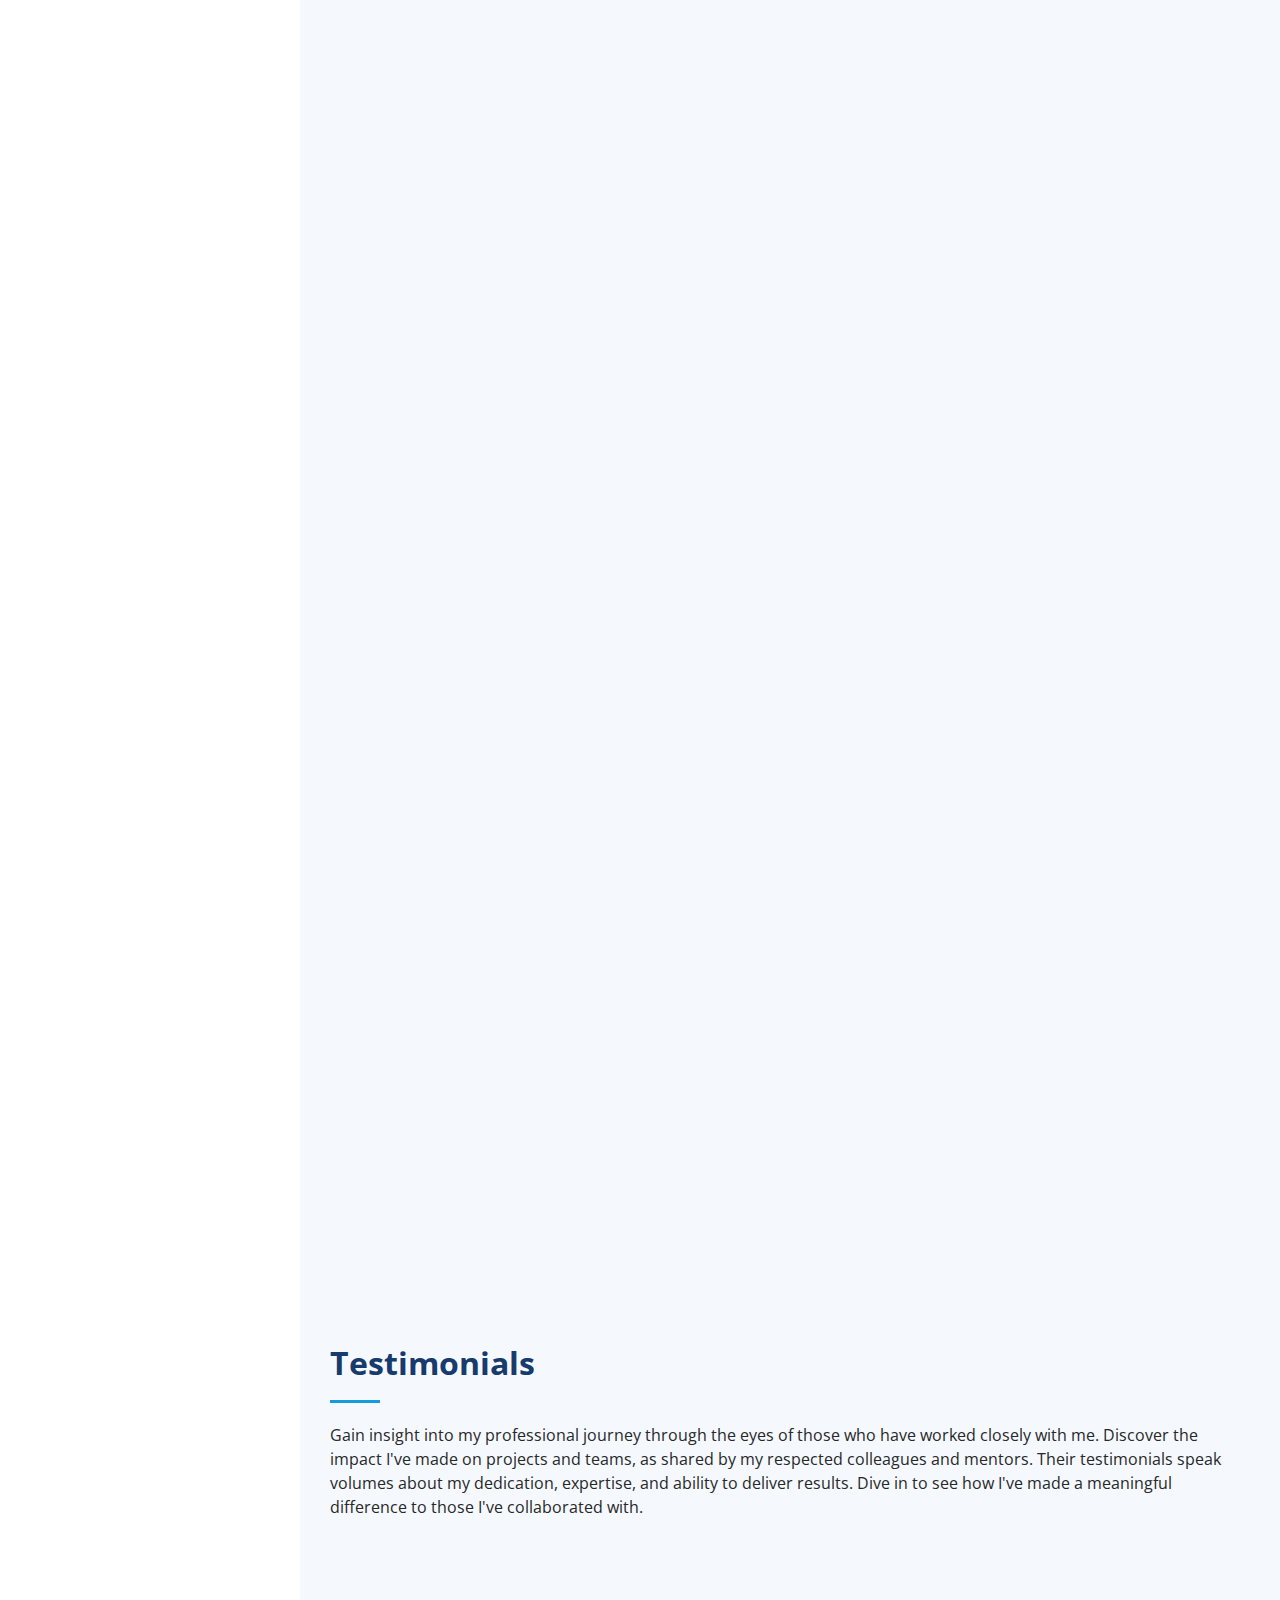
==== commit 59d4d23b: "Update index.html" ====
--- a/index.html
+++ b/index.html
@@ -1437,144 +1437,144 @@
 
           <div class="col-lg-4 col-md-6 portfolio-item filter-app">
             <div class="portfolio-wrap">
-              <img src="assets/img/certs/1.png" class="img-fluid" alt="">
+              <img src="assets/img/1.png" class="img-fluid" alt="">
               <div class="portfolio-links">
-                <a href="assets/img/certs/1.png" data-gallery="portfolioGallery" class="portfolio-lightbox"><i class="bx bx-plus"></i></a>
+                <a href="assets/img/1.png" data-gallery="portfolioGallery" class="portfolio-lightbox"><i class="bx bx-plus"></i></a>
               </div>
             </div>
           </div>
 
           <div class="col-lg-4 col-md-6 portfolio-item filter-web">
             <div class="portfolio-wrap">
-              <img src="assets/img/certs/2.png" class="img-fluid" alt="">
+              <img src="assets/img/2.png" class="img-fluid" alt="">
               <div class="portfolio-links">
-                <a href="assets/img/certs/2.png" data-gallery="portfolioGallery" class="portfolio-lightbox"><i class="bx bx-plus"></i></a>
+                <a href="assets/img/2.png" data-gallery="portfolioGallery" class="portfolio-lightbox"><i class="bx bx-plus"></i></a>
               </div>
             </div>
           </div>
 
           <div class="col-lg-4 col-md-6 portfolio-item filter-app">
             <div class="portfolio-wrap">
-              <img src="assets/img/certs/3.png" class="img-fluid" alt="">
+              <img src="assets/img/3.png" class="img-fluid" alt="">
               <div class="portfolio-links">
-                <a href="assets/img/certs/3.png" data-gallery="portfolioGallery" class="portfolio-lightbox"><i class="bx bx-plus"></i></a>
+                <a href="assets/img/3.png" data-gallery="portfolioGallery" class="portfolio-lightbox"><i class="bx bx-plus"></i></a>
               </div>
             </div>
           </div>
 
           <div class="col-lg-4 col-md-6 portfolio-item filter-card">
             <div class="portfolio-wrap">
-              <img src="assets/img/certs/4.png" class="img-fluid" alt="">
+              <img src="assets/img/4.png" class="img-fluid" alt="">
               <div class="portfolio-links">
-                <a href="assets/img/certs/4.png" data-gallery="portfolioGallery" class="portfolio-lightbox"><i class="bx bx-plus"></i></a>
+                <a href="assets/img/4.png" data-gallery="portfolioGallery" class="portfolio-lightbox"><i class="bx bx-plus"></i></a>
               </div>
             </div>
           </div>
 
           <div class="col-lg-4 col-md-6 portfolio-item filter-card">
             <div class="portfolio-wrap">
-              <img src="assets/img/certs/10.png" class="img-fluid" alt="">
+              <img src="assets/img/10.png" class="img-fluid" alt="">
               <div class="portfolio-links">
-                <a href="assets/img/certs/10.png" data-gallery="portfolioGallery" class="portfolio-lightbox"><i class="bx bx-plus"></i></a>
+                <a href="assets/img/10.png" data-gallery="portfolioGallery" class="portfolio-lightbox"><i class="bx bx-plus"></i></a>
               </div>
             </div>
           </div>
 
           <div class="col-lg-4 col-md-6 portfolio-item filter-app">
             <div class="portfolio-wrap">
-              <img src="assets/img/certs/6.png" class="img-fluid" alt="">
+              <img src="assets/img/6.png" class="img-fluid" alt="">
               <div class="portfolio-links">
-                <a href="assets/img/certs/6.png" data-gallery="portfolioGallery" class="portfolio-lightbox"><i class="bx bx-plus"></i></a>
+                <a href="assets/img/6.png" data-gallery="portfolioGallery" class="portfolio-lightbox"><i class="bx bx-plus"></i></a>
               </div>
             </div>
           </div>
 
           <div class="col-lg-4 col-md-6 portfolio-item filter-card">
             <div class="portfolio-wrap">
-              <img src="assets/img/certs/7.png" class="img-fluid" alt="">
+              <img src="assets/img/7.png" class="img-fluid" alt="">
               <div class="portfolio-links">
-                <a href="assets/img/certs/7.png" data-gallery="portfolioGallery" class="portfolio-lightbox"><i class="bx bx-plus"></i></a>
+                <a href="assets/img/7.png" data-gallery="portfolioGallery" class="portfolio-lightbox"><i class="bx bx-plus"></i></a>
               </div>
             </div>
           </div>
 
           <div class="col-lg-4 col-md-6 portfolio-item filter-card">
             <div class="portfolio-wrap">
-              <img src="assets/img/certs/8.png" class="img-fluid" alt="">
+              <img src="assets/img/8.png" class="img-fluid" alt="">
               <div class="portfolio-links">
-                <a href="assets/img/certs/8.png" data-gallery="portfolioGallery" class="portfolio-lightbox"><i class="bx bx-plus"></i></a>
+                <a href="assets/img/8.png" data-gallery="portfolioGallery" class="portfolio-lightbox"><i class="bx bx-plus"></i></a>
               </div>
             </div>
           </div>
 
           <div class="col-lg-4 col-md-6 portfolio-item filter-web">
             <div class="portfolio-wrap">
-              <img src="assets/img/certs/11.png" class="img-fluid" alt="">
+              <img src="assets/img/11.png" class="img-fluid" alt="">
               <div class="portfolio-links">
-                <a href="assets/img/certs/11.png" data-gallery="portfolioGallery" class="portfolio-lightbox"><i class="bx bx-plus"></i></a>
+                <a href="assets/img/11.png" data-gallery="portfolioGallery" class="portfolio-lightbox"><i class="bx bx-plus"></i></a>
               </div>
             </div>
           </div>
 
           <div class="col-lg-4 col-md-6 portfolio-item filter-web">
             <div class="portfolio-wrap">
-              <img src="assets/img/certs/12.png" class="img-fluid" alt="">
+              <img src="assets/img/12.png" class="img-fluid" alt="">
               <div class="portfolio-links">
-                <a href="assets/img/certs/12.png" data-gallery="portfolioGallery" class="portfolio-lightbox"><i class="bx bx-plus"></i></a>
+                <a href="assets/img/12.png" data-gallery="portfolioGallery" class="portfolio-lightbox"><i class="bx bx-plus"></i></a>
               </div>
             </div>
           </div>
 
           <div class="col-lg-4 col-md-6 portfolio-item filter-web">
             <div class="portfolio-wrap">
-              <img src="assets/img/certs/13.png" class="img-fluid" alt="">
+              <img src="assets/img/13.png" class="img-fluid" alt="">
               <div class="portfolio-links">
-                <a href="assets/img/certs/13.png" data-gallery="portfolioGallery" class="portfolio-lightbox"><i class="bx bx-plus"></i></a>
+                <a href="assets/img/13.png" data-gallery="portfolioGallery" class="portfolio-lightbox"><i class="bx bx-plus"></i></a>
               </div>
             </div>
           </div>
 
           <div class="col-lg-4 col-md-6 portfolio-item filter-web">
             <div class="portfolio-wrap">
-              <img src="assets/img/certs/14.png" class="img-fluid" alt="">
+              <img src="assets/img/14.png" class="img-fluid" alt="">
               <div class="portfolio-links">
-                <a href="assets/img/certs/14.png" data-gallery="portfolioGallery" class="portfolio-lightbox"><i class="bx bx-plus"></i></a>
+                <a href="assets/img/14.png" data-gallery="portfolioGallery" class="portfolio-lightbox"><i class="bx bx-plus"></i></a>
               </div>
             </div>
           </div>
 
           <div class="col-lg-4 col-md-6 portfolio-item filter-web">
             <div class="portfolio-wrap">
-              <img src="assets/img/certs/15.png" class="img-fluid" alt="">
+              <img src="assets/img/15.png" class="img-fluid" alt="">
               <div class="portfolio-links">
-                <a href="assets/img/certs/15.png" data-gallery="portfolioGallery" class="portfolio-lightbox"><i class="bx bx-plus"></i></a>
+                <a href="assets/img/15.png" data-gallery="portfolioGallery" class="portfolio-lightbox"><i class="bx bx-plus"></i></a>
               </div>
             </div>
           </div>
 
           <div class="col-lg-4 col-md-6 portfolio-item filter-web">
             <div class="portfolio-wrap">
-              <img src="assets/img/certs/16.png" class="img-fluid" alt="">
+              <img src="assets/img/16.png" class="img-fluid" alt="">
               <div class="portfolio-links">
-                <a href="assets/img/certs/16.png" data-gallery="portfolioGallery" class="portfolio-lightbox"><i class="bx bx-plus"></i></a>
+                <a href="assets/img/16.png" data-gallery="portfolioGallery" class="portfolio-lightbox"><i class="bx bx-plus"></i></a>
               </div>
             </div>
           </div>
 
           <div class="col-lg-4 col-md-6 portfolio-item filter-web">
             <div class="portfolio-wrap">
-              <img src="assets/img/certs/17.png" class="img-fluid" alt="">
+              <img src="assets/img/17.png" class="img-fluid" alt="">
               <div class="portfolio-links">
-                <a href="assets/img/certs/17.png" data-gallery="portfolioGallery" class="portfolio-lightbox"><i class="bx bx-plus"></i></a>
+                <a href="assets/img/17.png" data-gallery="portfolioGallery" class="portfolio-lightbox"><i class="bx bx-plus"></i></a>
               </div>
             </div>
           </div>
 
           <div class="col-lg-4 col-md-6 portfolio-item filter-web">
             <div class="portfolio-wrap">
-              <img src="assets/img/certs/18.png" class="img-fluid" alt="">
+              <img src="assets/img/18.png" class="img-fluid" alt="">
               <div class="portfolio-links">
-                <a href="assets/img/certs/18.png" data-gallery="portfolioGallery" class="portfolio-lightbox"><i class="bx bx-plus"></i></a>
+                <a href="assets/img/18.png" data-gallery="portfolioGallery" class="portfolio-lightbox"><i class="bx bx-plus"></i></a>
               </div>
             </div>
           </div>
@@ -1582,18 +1582,18 @@
 
           <div class="col-lg-4 col-md-6 portfolio-item filter-web">
             <div class="portfolio-wrap">
-              <img src="assets/img/certs/20.png" class="img-fluid" alt="">
+              <img src="assets/img/20.png" class="img-fluid" alt="">
               <div class="portfolio-links">
-                <a href="assets/img/certs/20.png" data-gallery="portfolioGallery" class="portfolio-lightbox"><i class="bx bx-plus"></i></a>
+                <a href="assets/img/20.png" data-gallery="portfolioGallery" class="portfolio-lightbox"><i class="bx bx-plus"></i></a>
               </div>
             </div>
           </div>
 
           <div class="col-lg-4 col-md-6 portfolio-item filter-web">
             <div class="portfolio-wrap">
-              <img src="assets/img/certs/9.png" class="img-fluid" alt="">
+              <img src="assets/img/9.png" class="img-fluid" alt="">
               <div class="portfolio-links">
-                <a href="assets/img/certs/9.png" data-gallery="portfolioGallery" class="portfolio-lightbox"><i class="bx bx-plus"></i></a>
+                <a href="assets/img/9.png" data-gallery="portfolioGallery" class="portfolio-lightbox"><i class="bx bx-plus"></i></a>
               </div>
             </div>
           </div>
@@ -1601,18 +1601,18 @@
 
           <div class="col-lg-4 col-md-6 portfolio-item filter-web">
             <div class="portfolio-wrap">
-              <img src="assets/img/certs/21.png" class="img-fluid" alt="">
+              <img src="assets/img/21.png" class="img-fluid" alt="">
               <div class="portfolio-links">
-                <a href="assets/img/certs/21.png" data-gallery="portfolioGallery" class="portfolio-lightbox"><i class="bx bx-plus"></i></a>
+                <a href="assets/img/21.png" data-gallery="portfolioGallery" class="portfolio-lightbox"><i class="bx bx-plus"></i></a>
               </div>
             </div>
           </div>
 
           <div class="col-lg-4 col-md-6 portfolio-item filter-web">
             <div class="portfolio-wrap">
-              <img src="assets/img/certs/22.png" class="img-fluid" alt="">
+              <img src="assets/img/22.png" class="img-fluid" alt="">
               <div class="portfolio-links">
-                <a href="assets/img/certs/22.png" data-gallery="portfolioGallery" class="portfolio-lightbox"><i class="bx bx-plus"></i></a>
+                <a href="assets/img/22.png" data-gallery="portfolioGallery" class="portfolio-lightbox"><i class="bx bx-plus"></i></a>
               </div>
             </div>
           </div>
